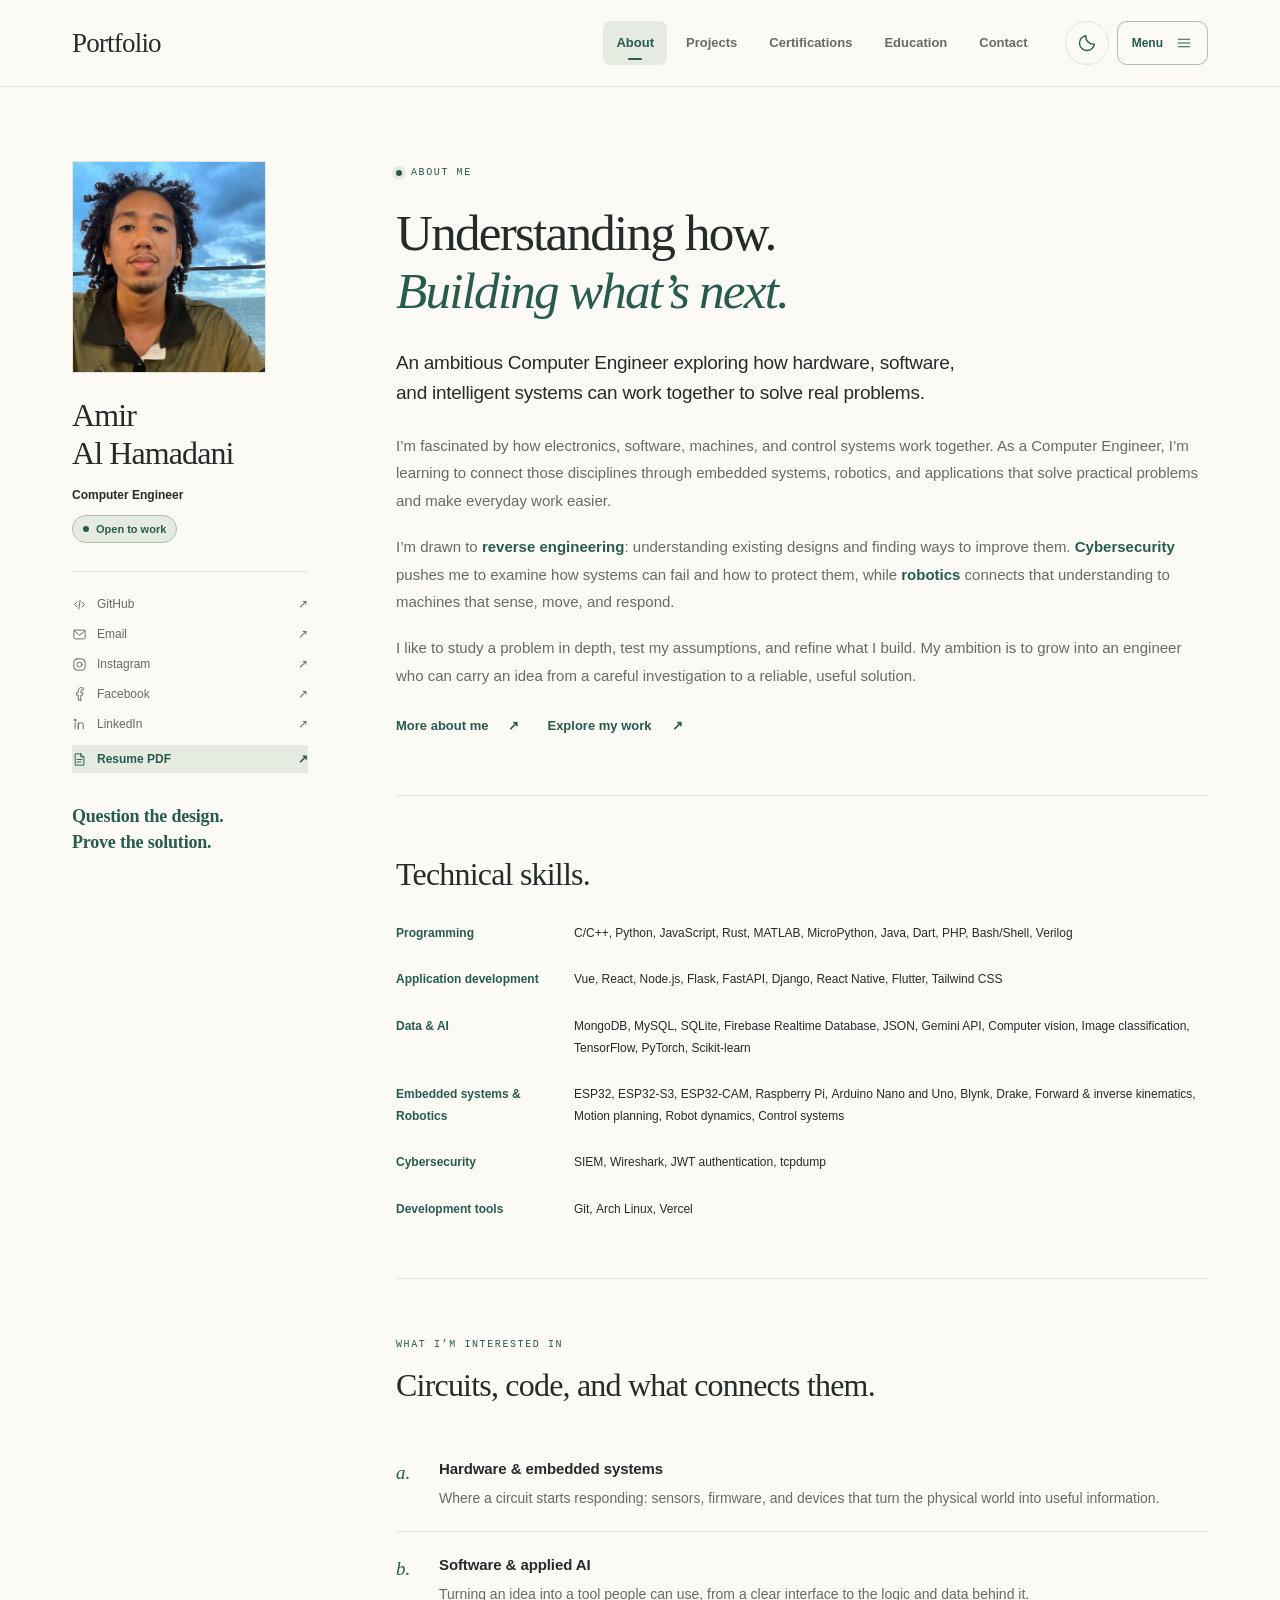
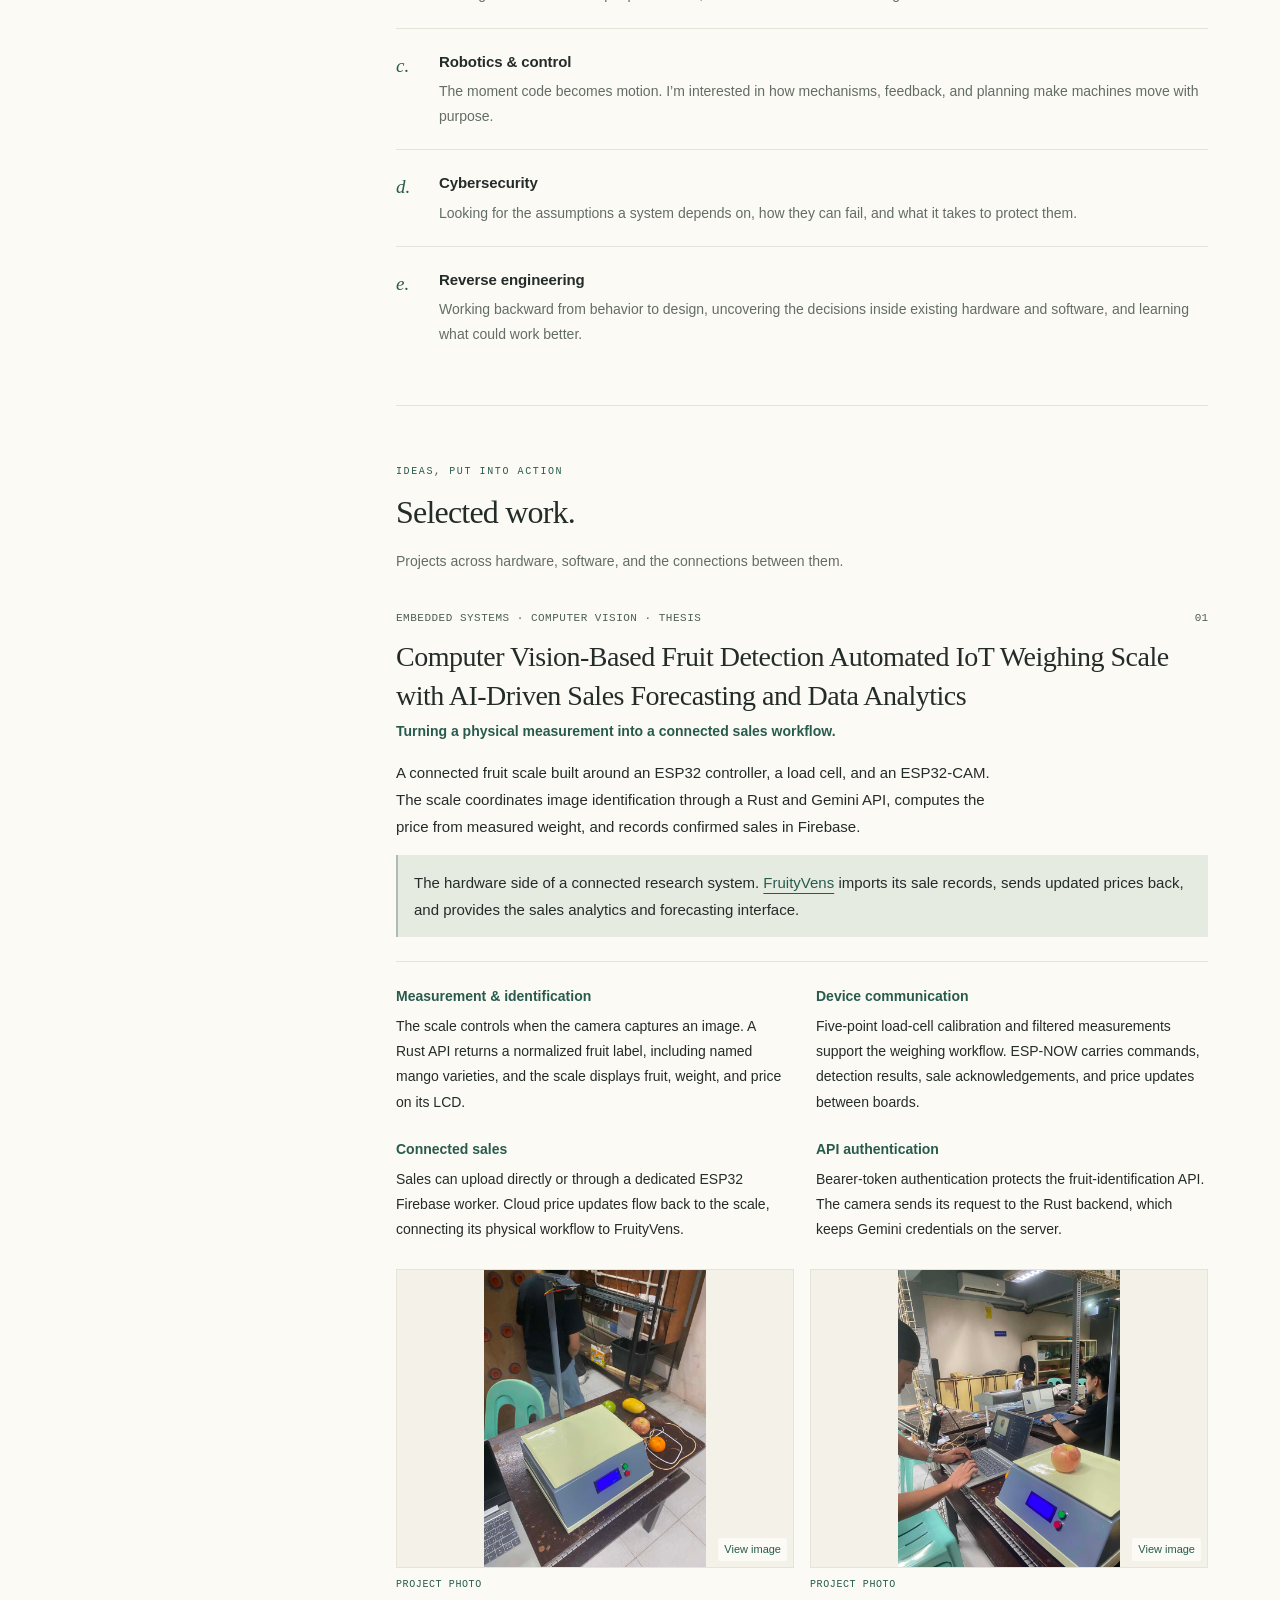
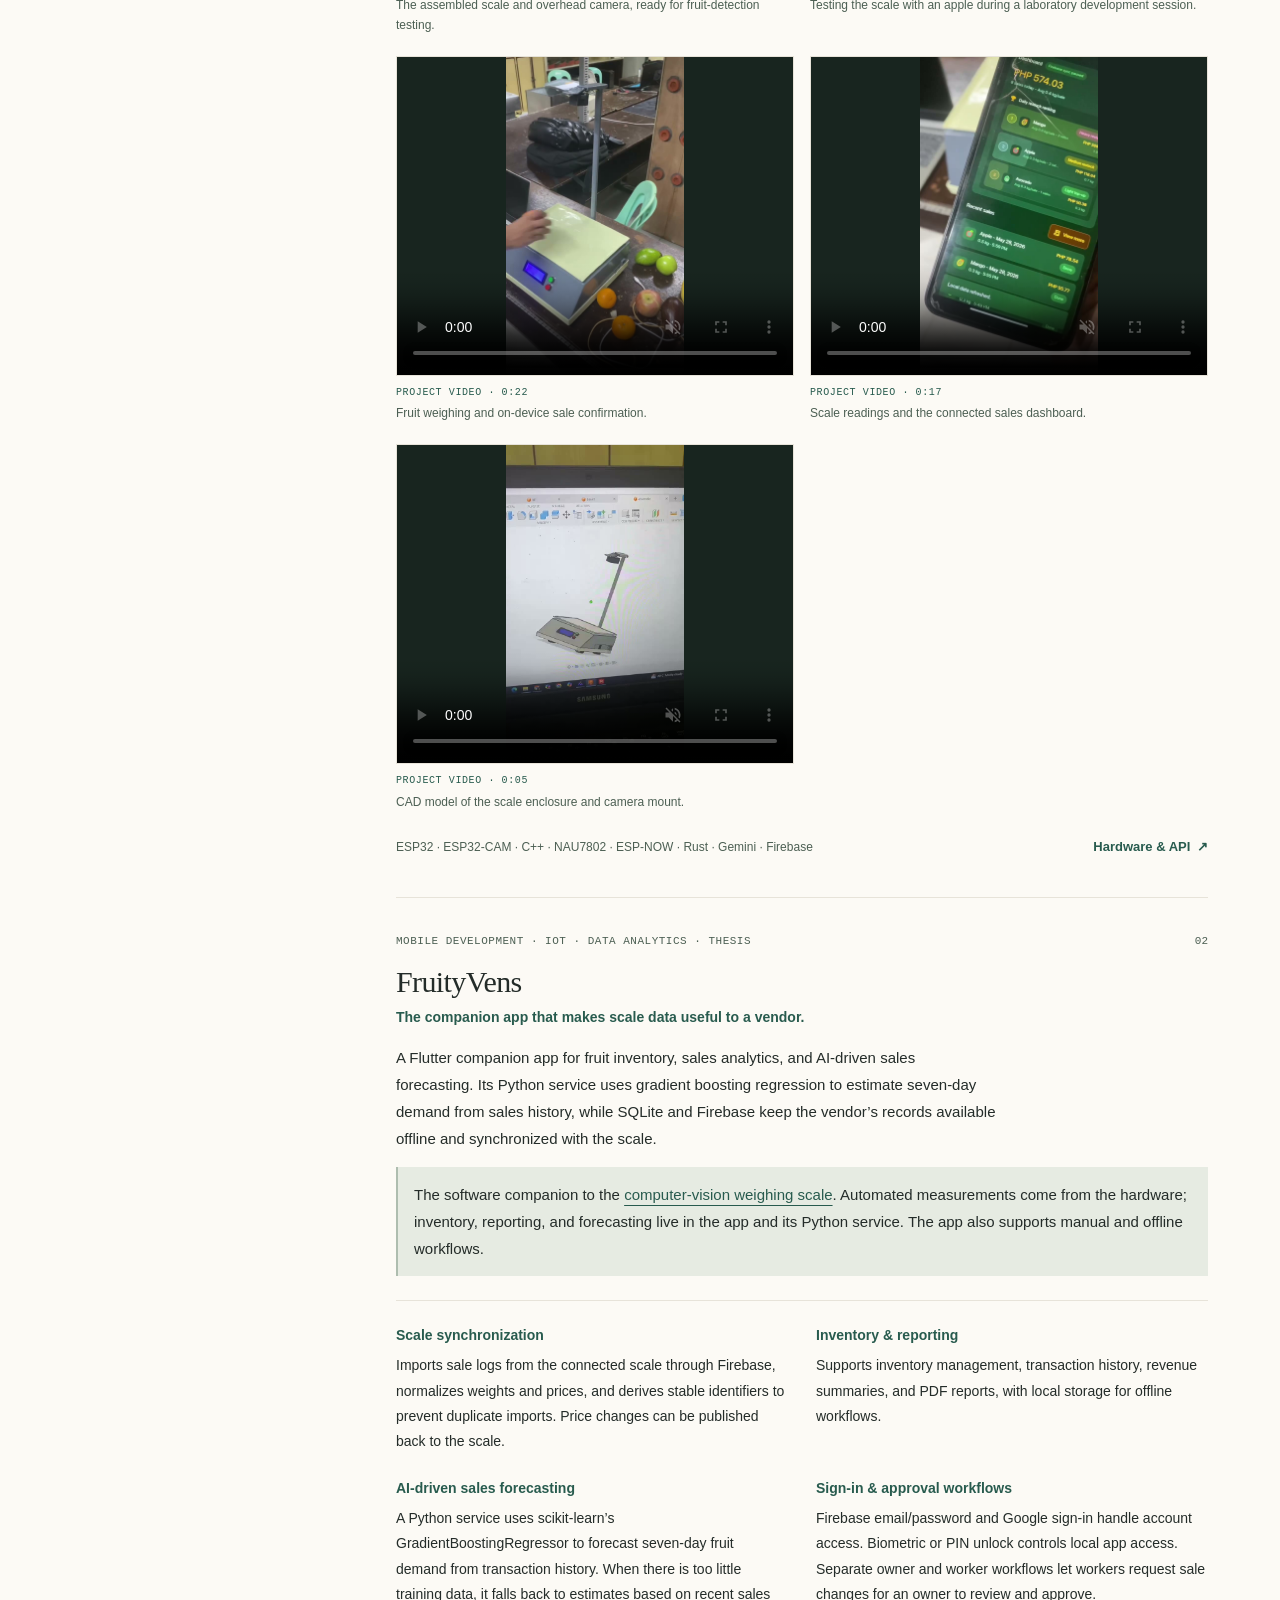
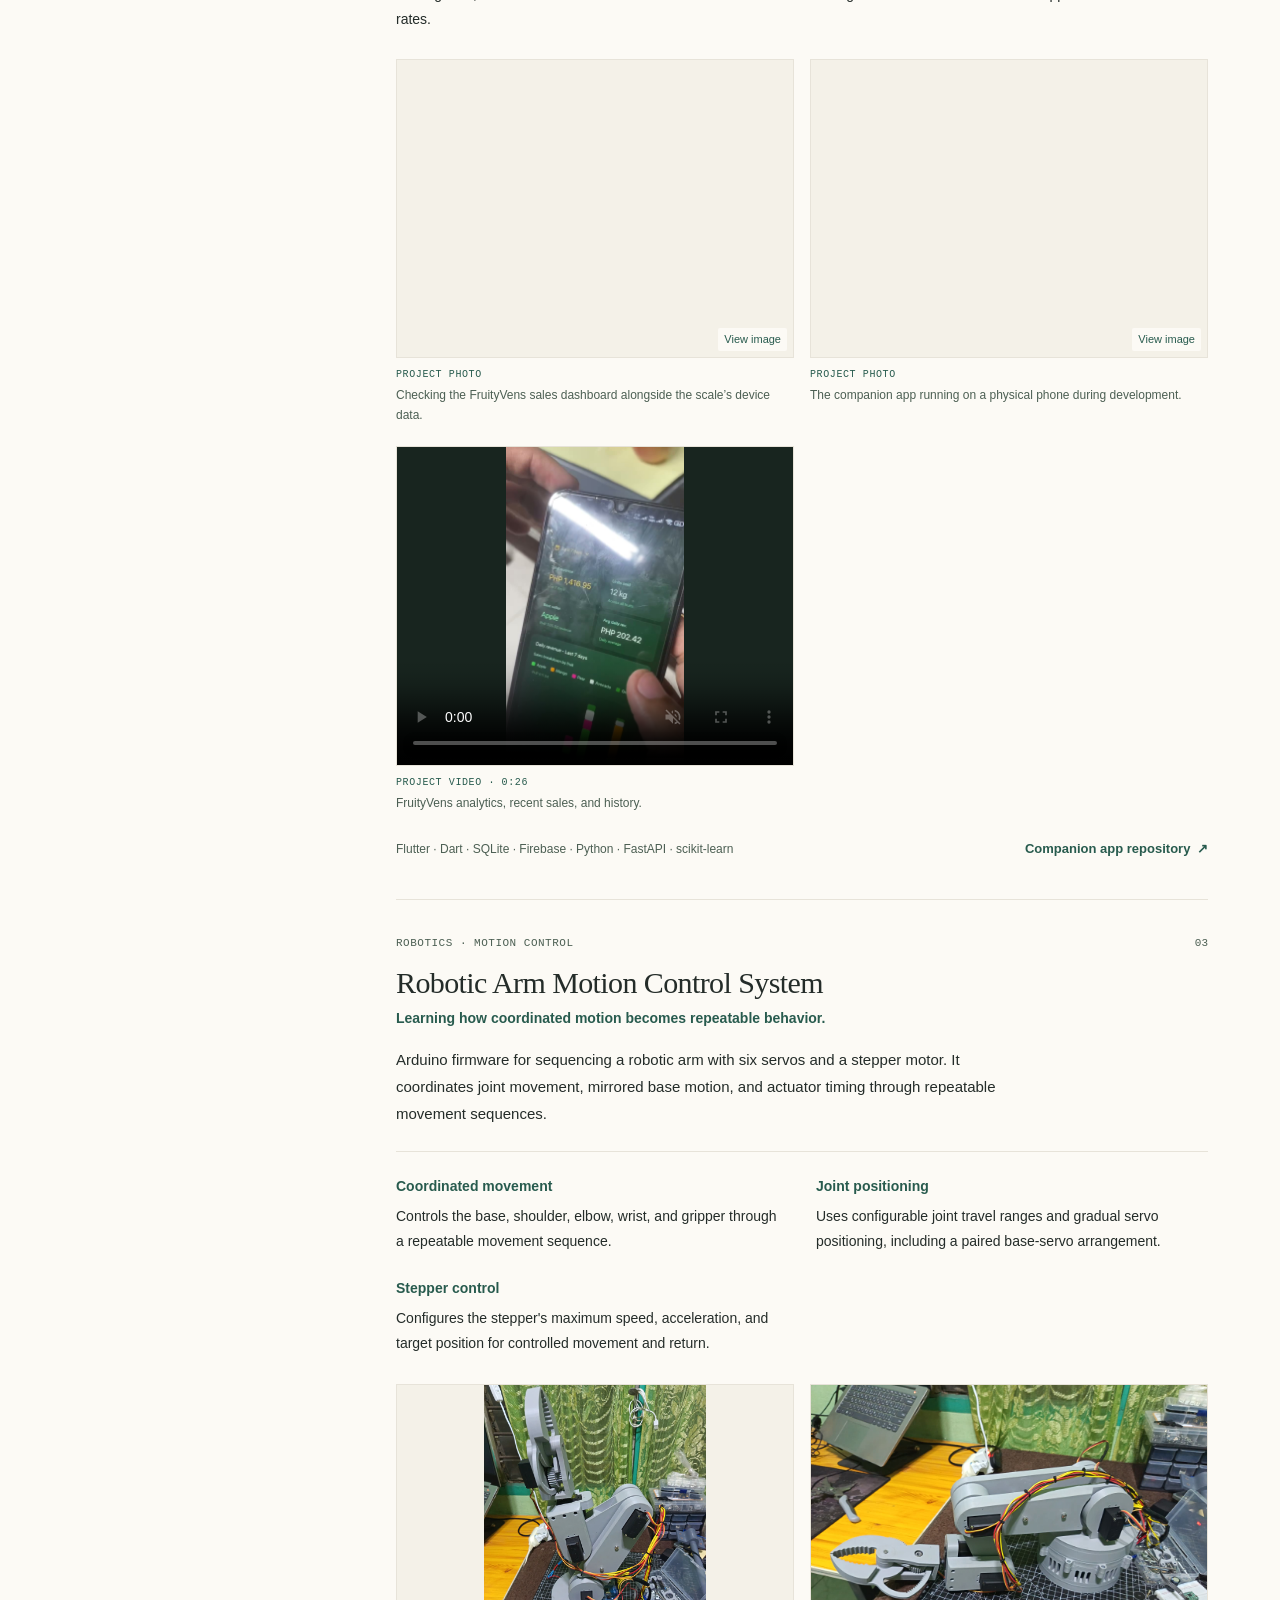
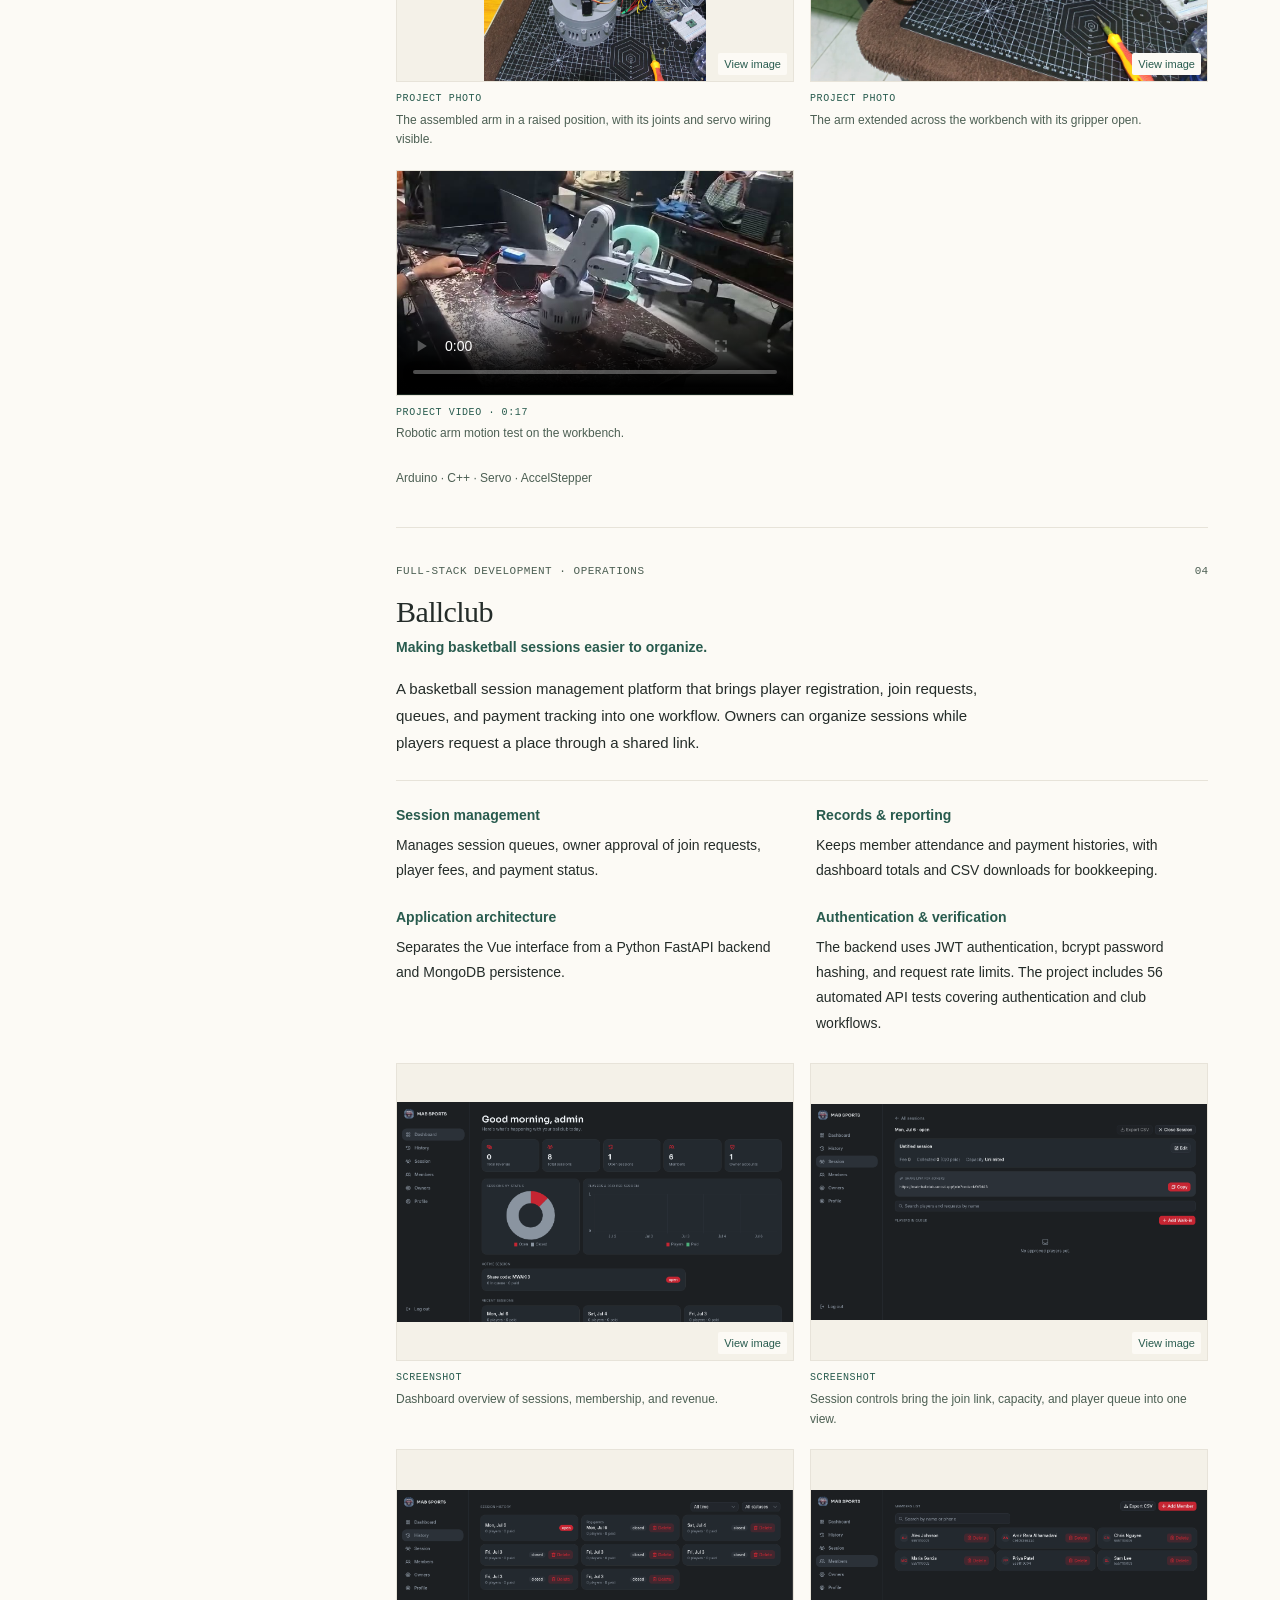
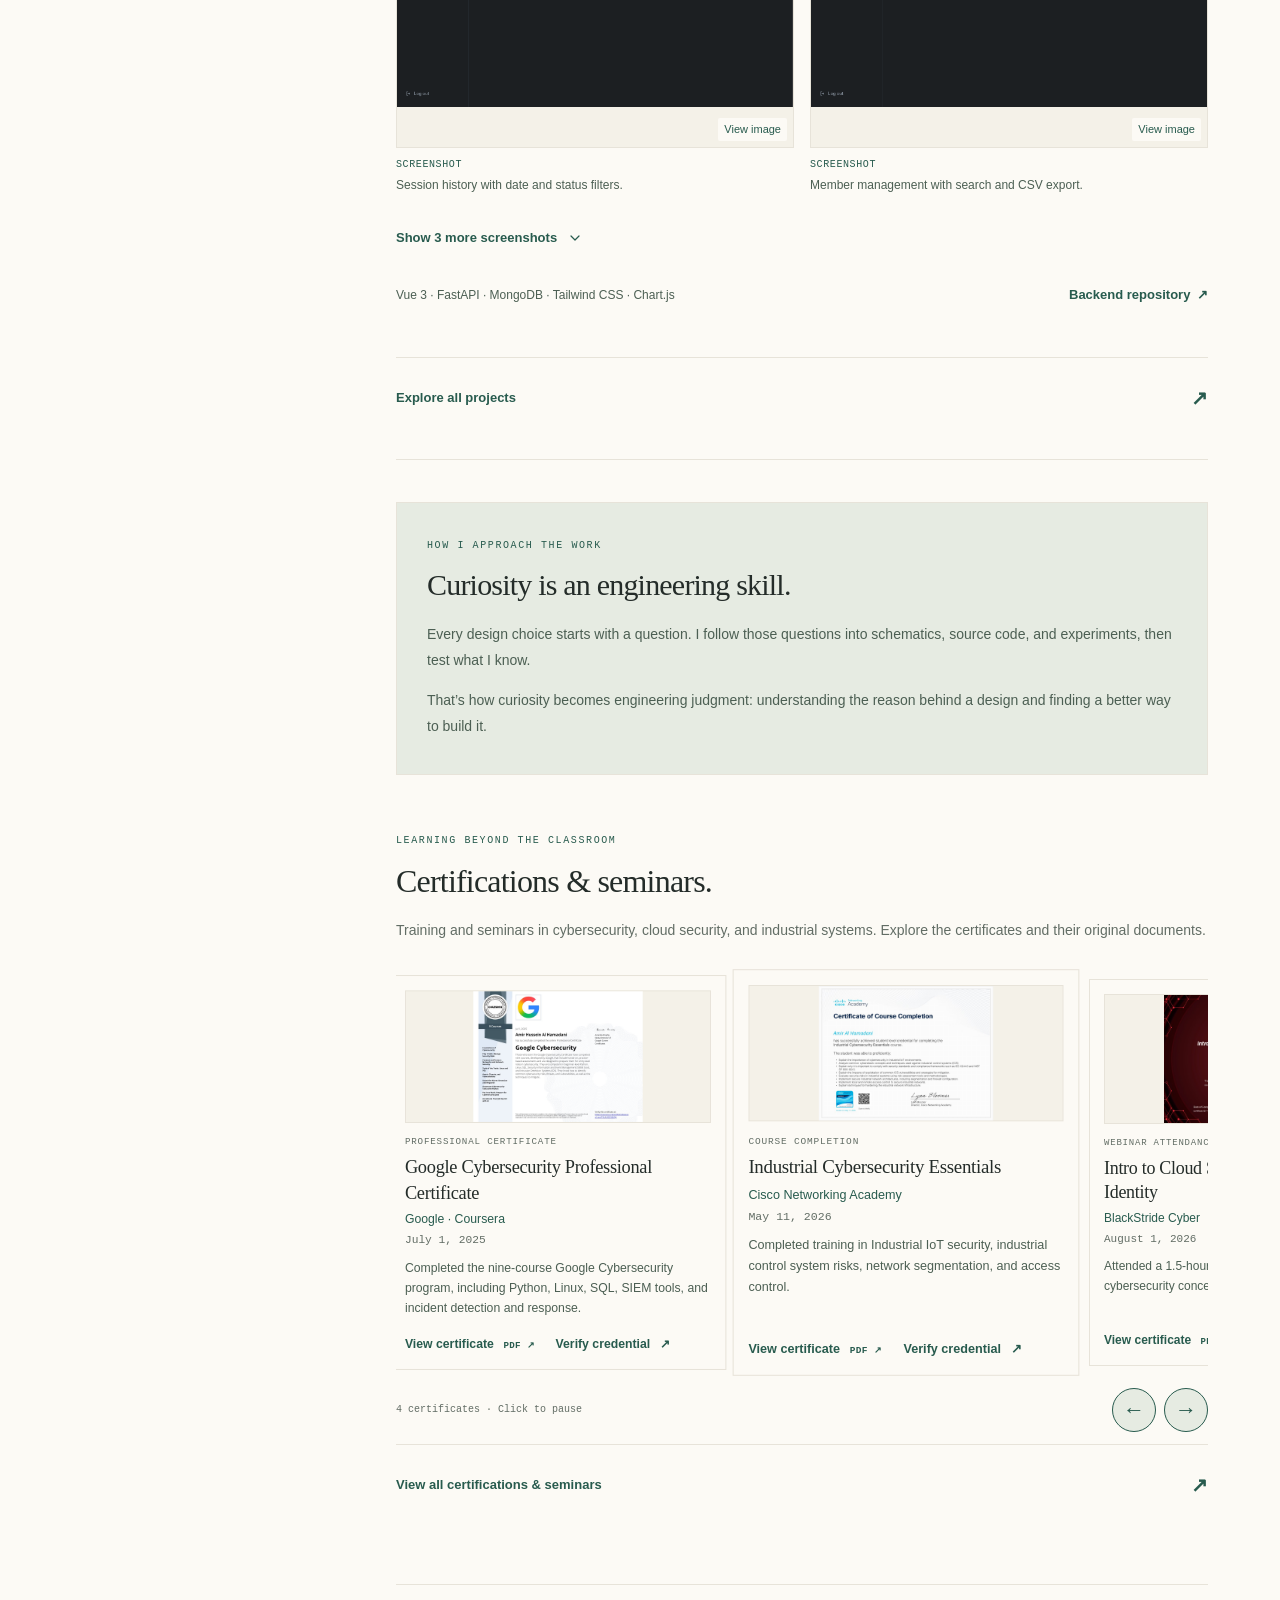
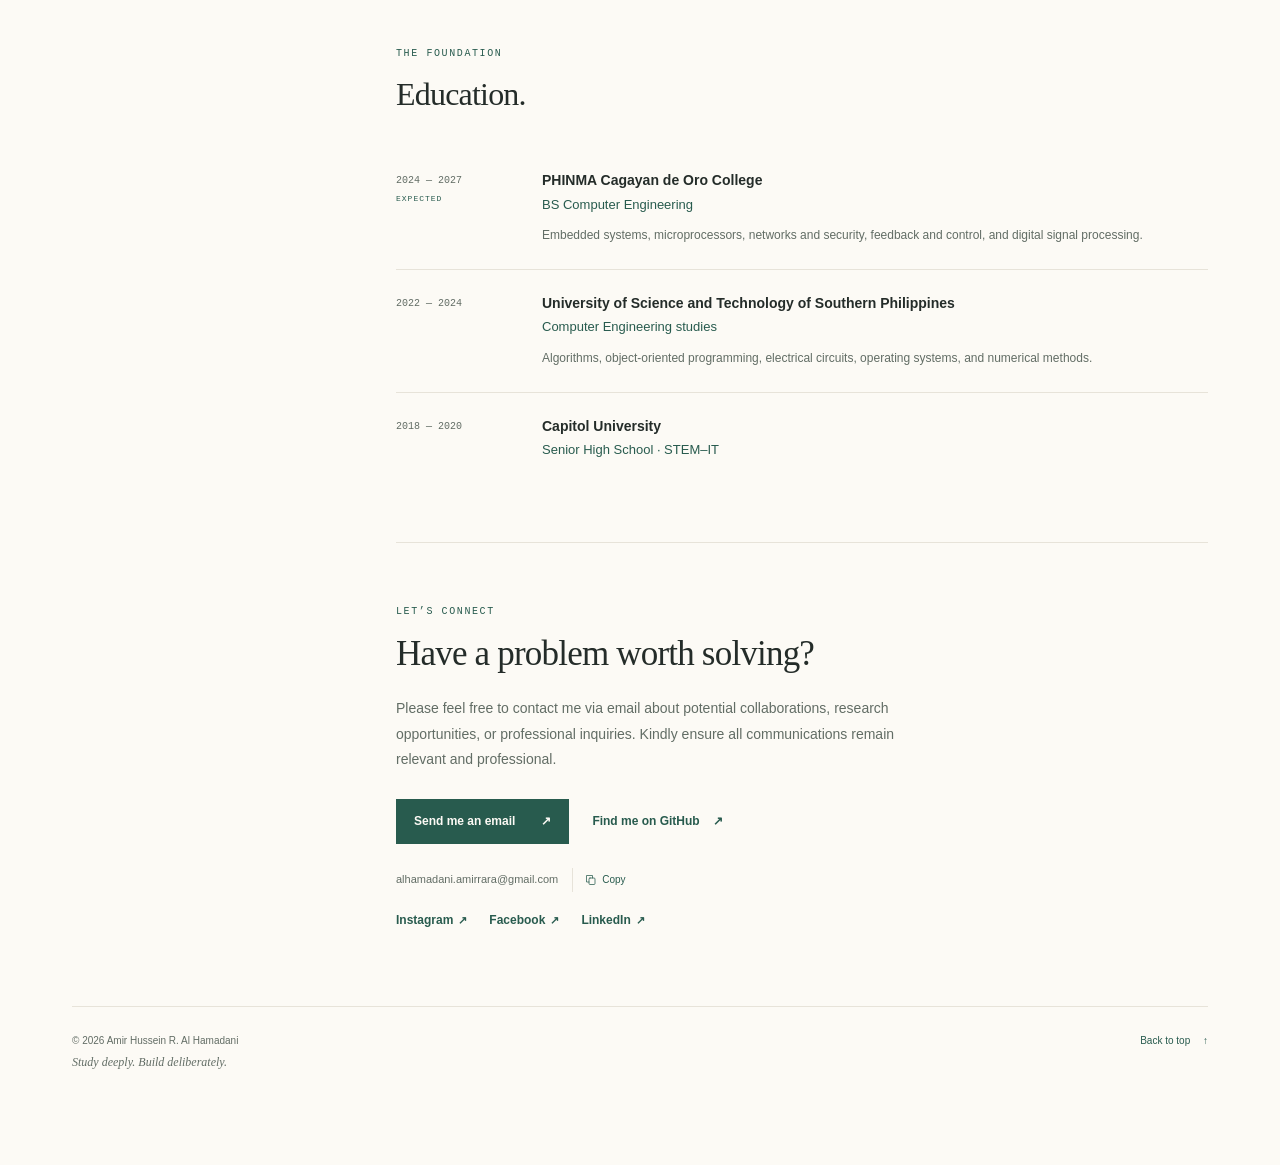
==== index.html @ 792cb80e "chnaged the student" ====
<!doctype html>
<html lang="en">
  <head>
    <meta charset="utf-8">
    <meta name="viewport" content="width=device-width, initial-scale=1">
    <meta name="color-scheme" content="light">
    <meta name="theme-color" content="#fcfaf5">
    <title>Amir Al Hamadani - Computer Engineering</title>
    <meta name="description" content="Amir Al Hamadani is an aspiring Computer Engineer exploring electronics, software, robotics, and the systems that connect them.">
    <meta property="og:type" content="website">
    <meta property="og:title" content="Amir Al Hamadani - Computer Engineering">
    <meta property="og:description" content="Connecting hardware and software. Understanding the details. Building things that help.">
    <meta property="og:url" content="https://alhamadaniamir.github.io/">
    <link rel="canonical" href="https://alhamadaniamir.github.io/">
    <!-- Read the saved theme before the first paint, including the loading screen. -->
    <script>
      (() => {
        function handleTransitionPromises(event) {
          const transition = event.viewTransition;
          if (!transition) return;
          transition.ready.catch(() => {});
          transition.updateCallbackDone.catch(() => {});
          transition.finished.catch(() => {});
        }
        window.addEventListener('pageswap', handleTransitionPromises);
        // Register before the first paint so a slow deferred script cannot miss arrival.
        window.addEventListener('pagereveal', (event) => {
          handleTransitionPromises(event);
          window.portfolioPageTransition = null;
          const transition = event.viewTransition;
          if (!transition) return;
          if (document.readyState === 'loading' || document.querySelector('#site-styles')?.media !== 'all' ||
              window.matchMedia('(prefers-reduced-motion: reduce)').matches ||
              document.documentElement.matches('.page-preparing, .page-loading, .welcome-active, .welcome-pending')) {
            transition.skipTransition();
            return;
          }
          window.portfolioPageTransition = transition;
        });
        let theme = 'light';
        try { if (localStorage.getItem('portfolio-theme') === 'dark') theme = 'dark'; } catch {}
        document.documentElement.dataset.theme = theme;
        document.querySelector('meta[name="color-scheme"]').content = theme;
        document.querySelector('meta[name="theme-color"]').content = theme === 'dark' ? '#151d19' : '#fcfaf5';
      })();
    </script>
    <!-- Critical loading styles stay inline so a slow stylesheet cannot hide the indicator. -->
    <style>
      @media (prefers-reduced-motion: no-preference) { @view-transition { navigation: auto; types: page; } }
      :root { color-scheme: light; --paper: #fcfaf5; --ink: #242c29; --muted: #626d65; --accent: #285b4e; --rule: #e7e3d9; --soft-green: #e6ebe2; }
      :root[data-theme="dark"] { color-scheme: dark; --paper: #151d19; --ink: #e6ece5; --muted: #afbdb1; --accent: #9ecdb2; --rule: #34463a; --soft-green: #23382c; }
      html.page-preparing { background: var(--paper); }
      html.page-preparing body { visibility: hidden; max-width: 100vw; overflow: hidden; }
      html.page-loading, html.welcome-active { overflow: hidden; }
      .page-loader { position: fixed; inset: 0; z-index: 100; visibility: visible; display: grid; place-items: center; padding: 32px; background: var(--paper); color: var(--ink); opacity: 1; transition: opacity .16s ease-out; }
      .page-loader--leaving { opacity: 0; pointer-events: none; }
      .page-loader:focus { outline: none; }
      .page-loader-content { width: min(224px, 100%); }
      .page-loader-brand { margin-bottom: 24px; font: 400 28px/1.2 Georgia, serif; letter-spacing: -.7px; text-align: center; }
      .page-loader-track { height: 1px; overflow: hidden; background: var(--rule); }
      .page-loader-track::after { content: ""; display: block; width: 36%; height: 100%; background: var(--accent); animation: loading-sweep 1.6s ease-in-out infinite; }
      .page-loader-meta { display: flex; align-items: center; justify-content: space-between; gap: 16px; margin-top: 8px; }
      .page-loader-label { margin: 0; color: var(--muted); font: 11px/1.6 "Segoe UI", Arial, sans-serif; letter-spacing: .2px; }
      .page-loader button { display: inline-flex; align-items: center; gap: 8px; min-height: 44px; padding: 8px 0 8px 8px; border: 0; background: transparent; color: var(--accent); font: 11px/1.6 "Segoe UI", Arial, sans-serif; cursor: pointer; }
      .page-loader button:hover { text-decoration: underline; text-underline-offset: 4px; }
      .page-loader button:focus-visible { outline: 2px solid var(--accent); outline-offset: 4px; }
      /* An editorial opening in the portfolio's green and serif typography. */
      .portfolio-welcome { --welcome-paper: #fcfaf5; --welcome-muted: #cfddd3; padding: 32px 24px; text-align: center; overflow: hidden; background: #151d19; color: var(--welcome-paper); transition: opacity 1s ease; }
      .portfolio-welcome .welcome-content { width: min(440px, 100%); transition: opacity .75s ease; }
      .welcome-heading { margin: 0; font: italic 400 clamp(44px, 7vw, 72px)/1.15 Georgia, serif; letter-spacing: -1.6px; }
      .welcome-title { display: block; color: #9ecdb2; animation: welcome-title-in .95s cubic-bezier(.22, 1, .36, 1) both; }
      .welcome-rule { display: block; height: 1px; margin: 26px auto 0; background: #a8c6b7; transform-origin: center; animation: welcome-rule-expand 1.1s .55s cubic-bezier(.22, 1, .36, 1) both; }
      .welcome-quote { margin: 22px 0 0; color: var(--welcome-muted); font: 13px/1.7 "Segoe UI", Arial, sans-serif; letter-spacing: .35px; animation: welcome-settle .75s .35s cubic-bezier(.22, 1, .36, 1) both; }
      .welcome-loading { margin: 20px 0 0; color: var(--welcome-muted); font: 11px/1.6 "Segoe UI", Arial, sans-serif; }
      .portfolio-welcome .welcome-skip { position: absolute; bottom: max(26px, env(safe-area-inset-bottom)); left: 50%; transform: translateX(-50%); padding: 10px 14px; color: var(--welcome-muted); transition: opacity .25s ease; }
      .portfolio-welcome .welcome-skip:focus-visible { outline-color: var(--welcome-paper); }
      .portfolio-welcome.page-loader--leaving { opacity: 0; }
      .portfolio-welcome.welcome-aperture-active { opacity: 1; transition: none; }
      .welcome-aperture-letter { position: relative; isolation: isolate; white-space: nowrap; }
      .welcome-baseline { position: relative; display: inline-block; width: 0; height: 0; }
      .welcome-baseline::before { content: ""; position: absolute; z-index: -1; left: var(--counter-x); top: var(--counter-y); width: var(--counter-width); height: var(--counter-height); transform: translate(-50%, -50%); background: var(--welcome-paper); -webkit-mask-image: var(--counter-mask); mask-image: var(--counter-mask); -webkit-mask-size: 100% 100%; mask-size: 100% 100%; }
      .portfolio-welcome.welcome-aperture-active.page-loader--leaving .welcome-content { opacity: 1; }
      .welcome-aperture-active .welcome-title { animation: none; }
      .welcome-aperture-active .welcome-rule, .welcome-aperture-active .welcome-quote, .welcome-aperture-active .welcome-loading { visibility: hidden; }
      .portfolio-welcome.page-loader--leaving .welcome-content { opacity: 0; }
      .portfolio-welcome.page-loader--leaving .welcome-skip { opacity: 0; }
      @keyframes welcome-title-in { from { opacity: 0; transform: translateY(12px) scale(.97); } to { opacity: 1; transform: translateY(0) scale(1); } }
      @keyframes welcome-rule-expand { from { opacity: 0; transform: scaleX(.16); } to { opacity: 1; transform: scaleX(1); } }
      @keyframes welcome-settle { from { opacity: 0; transform: translateY(6px); } to { opacity: 1; transform: translateY(0); } }
      @keyframes loading-sweep { 0% { transform: translateX(-110%); } 100% { transform: translateX(390%); } }
      @media (prefers-reduced-motion: reduce) { .page-loader { transition: none; } .page-loader-track::after { animation: none; width: 36%; } .welcome-title, .welcome-rule, .welcome-quote { animation: none; } .portfolio-welcome, .portfolio-welcome .welcome-content { transition: none; } }
      @media print { html.page-preparing body { visibility: visible; } .page-loader { display: none !important; } }
    </style>
    <script>
      (() => {
        const root = document.documentElement;
        const reducedMotion = window.matchMedia('(prefers-reduced-motion: reduce)');
        const welcomeKey = 'portfolio-welcome-seen';
        let welcome = false;
        try {
          const navigation = performance.getEntriesByType('navigation')[0];
          const fromPortfolio = document.referrer && new URL(document.referrer).origin === location.origin;
          welcome = !reducedMotion.matches && !document.hidden && !location.hash && !fromPortfolio &&
            (!navigation || navigation.type === 'navigate') && sessionStorage.getItem(welcomeKey) !== '1';
        } catch { /* With storage unavailable, keep navigation immediate. */ }
        root.classList.add('page-preparing');
        if (welcome) root.classList.add('welcome-active');
        let finished = false;
        let stylesReady = false;
        let contentReady = false;
        let loader;
        let previousFocus;
        let observer;
        let showTimer;
        let welcomeTimer;
        let statusTimer;
        let welcomeStarted = 0;
        let apertureFrame = 0;
        let letterCounter;
        const entranceAnimations = new Set();
        const inertElements = new Map();

        function finishWhenReady() {
          if (finished || !stylesReady || !contentReady) return;
          if (!welcome) { restorePage(); return; }
          if (!loader) showLoader();
          window.clearTimeout(welcomeTimer);
          // The brief greeting runs while the document prepares; media never delays it.
          welcomeTimer = window.setTimeout(() => restorePage(true), Math.max(0, 1800 - (performance.now() - welcomeStarted)));
        }

        function revealIntroduction() {
          if (reducedMotion.matches || document.body.classList.contains('hero-morph-ready') || typeof Element.prototype.animate !== 'function') return;
          const elements = document.querySelectorAll('.home-hero .hero-copy, .home-hero .hero-portrait-wrap, .home-hero .hero-scroll-cue, .profile, .about-section > .section-eyebrow, .about-section > h1, .about-section > .intro-lead, .about-section > .prose, .about-section > .intro-actions');
          [...elements].filter(element => element.getBoundingClientRect().top < window.innerHeight).forEach((element, index) => {
            const animation = element.animate(
              [{ opacity: 0, transform: 'translateY(6px)' }, { opacity: 1, transform: 'translateY(0)' }],
              { duration: 900, delay: 60 + index * 60, easing: 'cubic-bezier(.22, 1, .36, 1)', fill: 'backwards' },
            );
            animation.id = 'welcome-enter';
            entranceAnimations.add(animation);
            const cleanup = () => entranceAnimations.delete(animation);
            animation.finished.then(cleanup, cleanup);
          });
        }

        function prepareLetterCenter() {
          const letter = loader.querySelector('.welcome-aperture-letter');
          const canvas = document.createElement('canvas');
          const context = canvas.getContext('2d', { willReadFrequently: true });
          if (!letter || !context || !window.CSS?.supports('mask-image', 'radial-gradient(circle, transparent 1px, black 2px)')) return;
          const font = getComputedStyle(letter);
          // Trace the enclosed counter of the actual font, rather than guessing an oval.
          // Normalized coordinates keep the same shape at every responsive text size.
          const size = 256;
          const canvasFont = `${font.fontStyle} ${font.fontWeight} ${size}px ${font.fontFamily}`;
          context.font = canvasFont;
          const metrics = context.measureText('o');
          const baselineX = Math.ceil(metrics.actualBoundingBoxLeft) + 4;
          const baselineY = Math.ceil(metrics.actualBoundingBoxAscent) + 4;
          canvas.width = Math.ceil(metrics.actualBoundingBoxLeft + metrics.actualBoundingBoxRight) + 8;
          canvas.height = Math.ceil(metrics.actualBoundingBoxAscent + metrics.actualBoundingBoxDescent) + 8;
          context.font = canvasFont;
          context.fillText('o', baselineX, baselineY);
          const { width, height } = canvas;
          const pixels = context.getImageData(0, 0, width, height).data;
          const seedX = Math.round(baselineX + (metrics.actualBoundingBoxRight - metrics.actualBoundingBoxLeft) / 2);
          const seedY = Math.round(baselineY + (metrics.actualBoundingBoxDescent - metrics.actualBoundingBoxAscent) / 2);
          const seed = seedY * width + seedX;
          if (pixels[seed * 4 + 3] >= 224) return;
          const visited = new Uint8Array(width * height);
          const leftEdges = new Int32Array(height).fill(width);
          const rightEdges = new Int32Array(height).fill(-1);
          const queue = [seed];
          visited[seed] = 1;
          let top = height, bottom = 0, left = width, right = 0;
          for (let cursor = 0; cursor < queue.length; cursor++) {
            const pixel = queue[cursor], x = pixel % width, y = Math.floor(pixel / width);
            // An unclosed glyph should use the existing fade fallback, not an exterior fill.
            if (!x || !y || x === width - 1 || y === height - 1) return;
            leftEdges[y] = Math.min(leftEdges[y], x);
            rightEdges[y] = Math.max(rightEdges[y], x);
            left = Math.min(left, x); right = Math.max(right, x + 1);
            top = Math.min(top, y); bottom = Math.max(bottom, y + 1);
            for (const neighbor of [pixel - 1, pixel + 1, pixel - width, pixel + width]) {
              if (!visited[neighbor] && pixels[neighbor * 4 + 3] < 224) {
                visited[neighbor] = 1;
                queue.push(neighbor);
              }
            }
          }
          const centerX = (left + right) / 2, centerY = (top + bottom) / 2;
          const rows = [];
          for (let y = top; y < bottom; y += 3) rows.push(y);
          if (rows[rows.length - 1] !== bottom - 1) rows.push(bottom - 1);
          const point = (x, y) => ({ x: (x - centerX) / size, y: (y - centerY) / size });
          const points = [
            ...rows.map(y => point(leftEdges[y] - .5, y + .5)),
            ...rows.slice().reverse().map(y => point(rightEdges[y] + 1.5, y + .5)),
          ];
          const midpoint = (a, b) => `${((a.x + b.x) / 2).toFixed(5)} ${((a.y + b.y) / 2).toFixed(5)}`;
          let path = `M ${midpoint(points[points.length - 1], points[0])}`;
          points.forEach((p, index) => {
            path += ` Q ${p.x.toFixed(5)} ${p.y.toFixed(5)} ${midpoint(p, points[(index + 1) % points.length])}`;
          });
          path += ' Z';
          const properties = {
            x: (centerX - baselineX) / size,
            y: (centerY - baselineY) / size,
            width: (right - left + 2) / size,
            height: (bottom - top + 2) / size,
          };
          const svg = `<svg xmlns="http://www.w3.org/2000/svg" viewBox="${-properties.width / 2} ${-properties.height / 2} ${properties.width} ${properties.height}"><path d="${path}" fill="white"/></svg>`;
          Object.entries(properties).forEach(([key, value]) => letter.style.setProperty(`--counter-${key}`, `${value}em`));
          letter.style.setProperty('--counter-mask', `url("data:image/svg+xml,${encodeURIComponent(svg)}")`);
          letterCounter = { ...properties, path, radius: Math.min(...points.map(p => Math.hypot(p.x, p.y))) * .9 };
        }

        function revealThroughLetter() {
          const letter = loader.querySelector('.welcome-aperture-letter');
          if (!letter || !letterCounter || !window.CSS?.supports('mask-image', 'radial-gradient(circle, transparent 1px, black 2px)')) return;
          const title = loader.querySelector('.welcome-title');
          loader.classList.add('welcome-aperture-active');
          function measureOrigin() {
            title.style.transform = 'none';
            const bounds = loader.getBoundingClientRect();
            const titleBounds = title.getBoundingClientRect();
            const baseline = letter.querySelector('.welcome-baseline').getBoundingClientRect();
            const size = parseFloat(getComputedStyle(letter).fontSize);
            const x = baseline.left + letterCounter.x * size;
            const y = baseline.top + letterCounter.y * size;
            title.style.transformOrigin = `${x - titleBounds.left}px ${y - titleBounds.top}px`;
            return { width: bounds.width, height: bounds.height, size, x: x - bounds.left, y: y - bounds.top };
          }
          let layout = measureOrigin();
          const started = performance.now();
          function draw(time) {
            const progress = Math.min(1, Math.max(0, (time - started) / 1200));
            const eased = progress * progress * (3 - 2 * progress);
            const width = loader.clientWidth, height = loader.clientHeight;
            if (width !== layout.width || height !== layout.height) layout = measureOrigin();
            const pan = Math.min(1, progress / .65);
            const centered = pan * pan * (3 - 2 * pan);
            const x = layout.x + (width / 2 - layout.x) * centered;
            const y = layout.y + (height / 2 - layout.y) * centered;
            const finalScale = Math.hypot(width, height) / (2 * letterCounter.radius * layout.size) + 2;
            // Exponential growth feels like moving through the letter, rather than wiping the screen.
            const scale = Math.exp(Math.log(finalScale) * eased);
            // Blend the white center into the homepage as the zoom starts.
            const opening = Math.min(1, progress / .22);
            const cover = 1 - opening * opening * (3 - 2 * opening);
            // Use the exact same contour as the white center, including its italic lean.
            const svg = `<svg xmlns="http://www.w3.org/2000/svg" width="${width}" height="${height}" viewBox="0 0 ${width} ${height}"><defs><mask id="opening" maskUnits="userSpaceOnUse" x="0" y="0" width="${width}" height="${height}"><rect width="100%" height="100%" fill="white"/><path d="${letterCounter.path}" transform="translate(${x} ${y}) scale(${layout.size * scale})" fill="black" opacity="${1 - cover}"/></mask></defs><rect width="100%" height="100%" fill="white" mask="url(#opening)"/></svg>`;
            const mask = `url("data:image/svg+xml,${encodeURIComponent(svg)}")`;
            title.style.transform = `translate(${x - layout.x}px, ${y - layout.y}px) scale(${scale})`;
            loader.style.maskImage = mask;
            loader.style.webkitMaskImage = mask;
            apertureFrame = progress < 1 ? requestAnimationFrame(draw) : 0;
          }
          draw(started);
        }

        function restorePage(revealWelcome = false) {
          if (finished) return;
          finished = true;
          window.clearTimeout(showTimer);
          window.clearTimeout(fallbackTimer);
          window.clearTimeout(welcomeTimer);
          window.clearTimeout(statusTimer);
          observer?.disconnect();
          root.classList.remove('page-loading', 'page-preparing', 'welcome-active');
          inertElements.forEach((wasInert, element) => { element.inert = wasInert; });
          if (loader?.contains(document.activeElement)) {
            previousFocus?.focus({ preventScroll: true });
            if (loader.contains(document.activeElement)) document.activeElement.blur();
          }
          if (loader) {
            loader.inert = true;
            loader.removeAttribute('aria-modal');
            loader.setAttribute('aria-hidden', 'true');
            if (reducedMotion.matches || (welcome && !revealWelcome)) loader.remove();
            else {
              if (welcome) { revealIntroduction(); revealThroughLetter(); }
              loader.classList.add('page-loader--leaving');
              window.setTimeout(() => { cancelAnimationFrame(apertureFrame); loader.remove(); }, welcome ? 1230 : 180);
            }
          }
        }

        function dismiss() {
          restorePage();
          const content = document.querySelector('.home-hero:not([hidden])') || document.querySelector('main');
          if (content) { content.tabIndex = -1; content.focus({ preventScroll: true }); }
        }

        function stopMotion() {
          cancelAnimationFrame(apertureFrame);
          restorePage();
          loader?.remove();
          entranceAnimations.forEach(animation => animation.cancel());
          entranceAnimations.clear();
        }

        function makeInert(element) {
          if (element === loader || inertElements.has(element)) return;
          inertElements.set(element, element.inert);
          element.inert = true;
        }

        function showLoader() {
          if (finished || loader) return;
          if (!document.body) {
            showTimer = window.setTimeout(showLoader, 50);
            return;
          }
          previousFocus = document.activeElement;
          // Show the inline loader even if the stylesheet is still downloading.
          const styles = document.querySelector('#site-styles');
          if (!stylesReady && styles) styles.media = 'print';
          loader = document.createElement('div');
          loader.id = 'page-loader';
          loader.className = welcome ? 'page-loader portfolio-welcome' : 'page-loader';
          loader.setAttribute('role', 'dialog');
          loader.setAttribute('aria-modal', 'true');
          loader.setAttribute('aria-label', welcome ? 'Welcome to my portfolio' : 'Loading portfolio');
          loader.tabIndex = -1;
          loader.innerHTML = welcome
            ? '<div class="welcome-content"><p class="welcome-heading"><span class="welcome-title">Portfoli<span class="welcome-aperture-letter"><span class="welcome-baseline" aria-hidden="true"></span>o</span></span></p><span class="welcome-rule" aria-hidden="true"></span><p class="welcome-quote">Think deeper. Build with purpose.</p><p class="welcome-loading" role="status" hidden>Preparing portfolio…</p></div><button class="welcome-skip" type="button">Skip intro <span aria-hidden="true">→</span></button>'
            : '<div class="page-loader-content"><div class="page-loader-brand" aria-hidden="true">Portfolio</div><div class="page-loader-track" aria-hidden="true"></div><div class="page-loader-meta"><p class="page-loader-label" role="status">Loading…</p><button type="button" aria-label="Continue to portfolio">Continue <span aria-hidden="true">→</span></button></div></div>';
          if (welcome) {
            welcomeStarted = performance.now();
            try { sessionStorage.setItem(welcomeKey, '1'); } catch { /* The greeting can still finish. */ }
            statusTimer = window.setTimeout(() => {
              if (!finished && (!stylesReady || !contentReady)) loader.querySelector('.welcome-loading').hidden = false;
            }, 1800);
          }
          [...document.body.children].forEach(makeInert);
          observer = new MutationObserver((records) => {
            records.forEach((record) => record.addedNodes.forEach((node) => {
              if (node.nodeType === Node.ELEMENT_NODE) makeInert(node);
            }));
          });
          observer.observe(document.body, { childList: true });
          document.body.append(loader);
          if (welcome) prepareLetterCenter();
          root.classList.add('page-loading');
          if (stylesReady) root.classList.remove('page-preparing');
          const continueButton = loader.querySelector('button');
          continueButton.addEventListener('click', dismiss);
          loader.addEventListener('keydown', (event) => {
            if (finished) return;
            if (event.key === 'Escape') { event.preventDefault(); dismiss(); }
            if (event.key === 'Tab') { event.preventDefault(); continueButton.focus(); }
          });
          loader.focus({ preventScroll: true });
        }

        document.addEventListener('load', (event) => {
          if (event.target.id === 'site-styles') {
            event.target.media = 'all';
            if (!welcome || loader) root.classList.remove('page-preparing');
            stylesReady = true;
            finishWhenReady();
          }
        }, true);
        document.addEventListener('error', (event) => {
          if (event.target.id === 'site-styles') restorePage();
        }, true);
        // Photos and videos can finish in the background once the page can be read.
        document.addEventListener('DOMContentLoaded', () => {
          contentReady = true;
          finishWhenReady();
        }, { once: true });
        window.addEventListener('pagehide', stopMotion);
        window.addEventListener('beforeprint', stopMotion);
        reducedMotion.addEventListener('change', event => { if (event.matches) stopMotion(); });
        document.addEventListener('visibilitychange', () => { if (document.hidden) stopMotion(); });
        document.addEventListener('focusin', event => {
          entranceAnimations.forEach(animation => { if (animation.effect.target.contains(event.target)) animation.cancel(); });
        });
        window.addEventListener('pageshow', (event) => {
          if (event.persisted) stopMotion();
        });
        const fallbackTimer = window.setTimeout(() => restorePage(), 8000);
        showTimer = window.setTimeout(showLoader, welcome ? 0 : 600);
      })();
    </script>
    <link rel="preload" href="style.css" as="style" fetchpriority="high">
    <link id="site-styles" rel="stylesheet" href="style.css" media="all">
    <noscript><link rel="stylesheet" href="style.css"></noscript>
    <script src="theme.js" defer></script>
    <script src="profile-opening.js" defer></script>
    <script src="script.js" defer></script>
    <script src="gallery-preview.js" defer></script>
    <script src="media-viewer.js" defer></script>
  </head>
  <body class="home-page">
    <a class="skip-link" href="#main">Skip to content</a>
    <header class="site-header">
      <div class="header-inner">
        <a class="wordmark" href="#about" aria-label="Portfolio home"><span>Portfolio</span></a>
        <nav class="main-nav" aria-label="Main navigation">
          <a href="#about" class="nav-link" aria-current="location">About</a>
          <a href="#work" class="nav-link">Projects</a>
          <a href="#certifications" class="nav-link">Certifications</a>
          <a href="#background" class="nav-link">Education</a>
          <a href="#contact" class="nav-link">Contact</a>
        </nav>
        <button class="theme-toggle theme-toggle--header" type="button" role="switch" aria-checked="false" aria-label="Dark theme" title="Switch to dark theme" data-theme-toggle hidden>
          <svg class="theme-icon-moon" viewBox="0 0 24 24" aria-hidden="true"><path d="M20.9 13.3A9 9 0 0 1 10.7 3.1a9 9 0 1 0 10.2 10.2Z"/></svg>
          <svg class="theme-icon-sun" viewBox="0 0 24 24" aria-hidden="true"><circle cx="12" cy="12" r="4"/><path d="M12 2v2m0 16v2M2 12h2m16 0h2M4.9 4.9l1.4 1.4m11.4 11.4 1.4 1.4m0-14.2-1.4 1.4M6.3 17.7l-1.4 1.4"/></svg>
        </button>
        <details class="site-menu">
          <summary aria-label="Navigation menu"><span>Menu</span><svg viewBox="0 0 24 24" aria-hidden="true"><path d="M4 7h16M4 12h16M4 17h16"/></svg></summary>
          <nav class="menu-panel" aria-label="More pages">
            <p class="menu-label">EXPLORE THE PORTFOLIO</p>
            <a href="about.html">About me <span aria-hidden="true">↗</span></a>
            <a href="research.html">Research <span aria-hidden="true">↗</span></a>
            <a href="projects.html">All projects <span aria-hidden="true">↗</span></a>
            <a href="certifications.html">Certifications &amp; seminars <span aria-hidden="true">↗</span></a>
            <a href="education.html">Education <span aria-hidden="true">↗</span></a>
            <a href="contact.html">Get in touch <span aria-hidden="true">↗</span></a>
          </nav>
        </details>
      </div>
    </header>

    <section class="home-hero" aria-labelledby="hero-title" hidden>
      <div class="hero-copy">
        <p class="hero-kicker"><span class="status-dot" aria-hidden="true"></span>HI, I’M</p>
        <h1 id="hero-title">Amir <br>Al Hamadani</h1>
        <p class="hero-description">An ambitious Computer Engineer exploring how hardware, software, and intelligent systems can work together to solve real problems.</p>
        <div class="hero-actions">
          <nav class="hero-socials" aria-label="Connect with Amir">
            <a href="https://github.com/alhamadaniamir" aria-label="GitHub" title="GitHub"><svg viewBox="0 0 24 24" aria-hidden="true"><path d="M9 19c-4.3 1.4-4.3-2.5-6-3m12 6v-3.9a3.4 3.4 0 0 0-.9-2.6c3-.3 6.2-1.5 6.2-6.7a5.2 5.2 0 0 0-1.4-3.6 4.8 4.8 0 0 0-.1-3.6S17.6 1.3 15 3.2a13.2 13.2 0 0 0-7 0C5.4 1.3 4.2 1.6 4.2 1.6a4.8 4.8 0 0 0-.1 3.6A5.2 5.2 0 0 0 2.7 8.8c0 5.2 3.2 6.4 6.2 6.7A3.4 3.4 0 0 0 8 18.1V22"/></svg></a>
            <a href="https://www.linkedin.com/in/amir-al-hamadani-116a98423/" target="_blank" rel="noopener noreferrer" aria-label="LinkedIn (opens in a new tab)" title="LinkedIn"><svg viewBox="0 0 24 24" aria-hidden="true"><path d="M5 9v10M5 5v.1M10 19v-6a4 4 0 0 1 8 0v6m-8 0V9"/><circle cx="5" cy="5" r="1.5"/></svg></a>
            <a href="https://www.instagram.com/mmr_rara/" target="_blank" rel="noopener noreferrer" aria-label="Instagram (opens in a new tab)" title="Instagram"><svg viewBox="0 0 24 24" aria-hidden="true"><rect x="3" y="3" width="18" height="18" rx="5"/><circle cx="12" cy="12" r="4"/><circle cx="18" cy="6" r=".8"/></svg></a>
            <a href="mailto:alhamadani.amirrara@gmail.com" aria-label="Email Amir" title="Email"><svg viewBox="0 0 24 24" aria-hidden="true"><rect x="3" y="5" width="18" height="14" rx="2"/><path d="m3 6 9 7 9-7"/></svg></a>
          </nav>
          <a class="hero-resume" href="assets/Amir-Al-Hamadani-Resume.pdf" target="_blank" rel="noopener noreferrer" aria-label="View Resume PDF (opens in a new tab)">
            <svg viewBox="0 0 24 24" aria-hidden="true"><path d="M14 3h7v7m0-7L10 14M10 3H3v18h18v-7"/></svg>
            <span class="hero-resume-label">View Resume</span><span class="hero-resume-format">PDF</span>
          </a>
        </div>
      </div>
      <div class="hero-portrait-wrap">
        <div class="hero-portrait-ring" aria-hidden="true"></div>
        <img class="hero-portrait" src="assets/profile.jpg" alt="Portrait of Amir Al Hamadani" width="960" height="966" fetchpriority="high">
      </div>
      <a class="hero-scroll-cue" href="#about"><span>Scroll to explore</span><svg viewBox="0 0 20 20" aria-hidden="true"><path d="M10 3v13m-5-5 5 5 5-5"/></svg></a>
    </section>

    <div class="page-layout">
      <aside class="profile" aria-label="Profile and links">
        <a class="profile-mark" href="#about" aria-label="Back to introduction">
          <img class="profile-photo" src="assets/profile.jpg" alt="Amir Al Hamadani" width="960" height="966" fetchpriority="high">
        </a>
        <h2 class="profile-name"><span class="profile-name-text">Amir <br>Al Hamadani</span></h2>
        <p class="profile-role">Computer Engineer</p>
        <p class="profile-availability">Open to work</p>
        <div class="profile-links">
          <a href="https://github.com/alhamadaniamir"><svg viewBox="0 0 24 24" aria-hidden="true"><path d="m8 8-4 4 4 4m8-8 4 4-4 4m-3-11-2 14"/></svg>GitHub<span aria-hidden="true">↗</span></a>
          <a href="mailto:alhamadani.amirrara@gmail.com"><svg viewBox="0 0 24 24" aria-hidden="true"><rect x="3" y="5" width="18" height="14" rx="2"/><path d="m3 6 9 7 9-7"/></svg>Email<span aria-hidden="true">↗</span></a>
          <a href="https://www.instagram.com/mmr_rara/" target="_blank" rel="noopener noreferrer" aria-label="Visit Instagram profile (opens in a new tab)"><svg viewBox="0 0 24 24" aria-hidden="true"><rect x="3" y="3" width="18" height="18" rx="5"/><circle cx="12" cy="12" r="4"/><circle cx="18" cy="6" r=".8" fill="currentColor" stroke="none"/></svg>Instagram<span aria-hidden="true">↗</span></a>
          <a href="https://www.facebook.com/marzoq.al.hamadani/" target="_blank" rel="noopener noreferrer" aria-label="Visit Facebook profile (opens in a new tab)"><svg viewBox="0 0 24 24" aria-hidden="true"><path d="M14 21v-8h3l.5-4H14V7c0-1.2.4-2 2-2h2V1.4C17.3 1.2 16.3 1 15 1c-3.1 0-5 1.9-5 5.4V9H7v4h3v8h4Z"/></svg>Facebook<span aria-hidden="true">↗</span></a>
          <a href="https://www.linkedin.com/in/amir-al-hamadani-116a98423/?isSelfProfile=true" target="_blank" rel="noopener noreferrer" aria-label="Visit LinkedIn profile (opens in a new tab)"><svg viewBox="0 0 24 24" aria-hidden="true"><path d="M5 9v10M5 5v.1M10 19v-6a4 4 0 0 1 8 0v6m-8 0V9"/><circle cx="5" cy="5" r="1.5"/></svg>LinkedIn<span aria-hidden="true">↗</span></a>
          <a class="profile-resume" href="assets/Amir-Al-Hamadani-Resume.pdf" target="_blank" rel="noopener noreferrer" aria-label="Open Resume PDF in a new tab"><svg viewBox="0 0 24 24" aria-hidden="true"><path d="M14 3H5v18h14V8l-5-5Z"/><path d="M14 3v5h5M8 12h8m-8 4h6"/></svg><span>Resume PDF</span><span aria-hidden="true">↗</span></a>
        </div>
        <p class="profile-note">Question the design.<br>Prove the solution.</p>
      </aside>

      <main id="main">
        <section class="about-section section" id="about" aria-labelledby="about-title">
          <div class="section-eyebrow"><span class="status-dot" aria-hidden="true"></span>ABOUT ME</div>
          <h1 id="about-title"><span class="opening-title-piece">Understanding how.</span><br><em><span class="opening-title-piece">Building what’s next.</span></em></h1>
          <p class="intro-lead"><span class="intro-lead-text">An ambitious Computer Engineer exploring how hardware, software, and intelligent systems can work together to solve real problems.</span></p>
          <div class="prose">
            <p>I’m fascinated by how electronics, software, machines, and control systems work together. As a Computer Engineer, I’m learning to connect those disciplines through embedded systems, robotics, and applications that solve practical problems and make everyday work easier.</p>
            <p>I’m drawn to <strong>reverse engineering</strong>: understanding existing designs and finding ways to improve them. <strong>Cybersecurity</strong> pushes me to examine how systems can fail and how to protect them, while <strong>robotics</strong> connects that understanding to machines that sense, move, and respond.</p>
            <p>I like to study a problem in depth, test my assumptions, and refine what I build. My ambition is to grow into an engineer who can carry an idea from a careful investigation to a reliable, useful solution.</p>
          </div>
          <div class="intro-actions"><a class="text-link" href="about.html">More about me <span aria-hidden="true">↗</span></a><a class="text-link" href="projects.html">Explore my work <span aria-hidden="true">↗</span></a></div>
        </section>

        <section class="section toolkit-section" aria-labelledby="toolkit-title">
          <div class="section-heading"><h2 id="toolkit-title">Technical skills.</h2></div>
          <div class="toolkit-content">
            <div class="toolkit-group"><h3>Programming</h3><ul class="toolkit-tags"><li>C/C++</li><li>Python</li><li>JavaScript</li><li>Rust</li><li>MATLAB</li><li>MicroPython</li><li>Java</li><li>Dart</li><li>PHP</li><li>Bash/Shell</li><li>Verilog</li></ul></div>
            <div class="toolkit-group"><h3>Application development</h3><ul class="toolkit-tags"><li>Vue</li><li>React</li><li>Node.js</li><li>Flask</li><li>FastAPI</li><li>Django</li><li>React Native</li><li>Flutter</li><li>Tailwind CSS</li></ul></div>
            <div class="toolkit-group"><h3>Data &amp; AI</h3><ul class="toolkit-tags"><li>MongoDB</li><li>MySQL</li><li>SQLite</li><li>Firebase Realtime Database</li><li>JSON</li><li>Gemini API</li><li>Computer vision</li><li>Image classification</li><li>TensorFlow</li><li>PyTorch</li><li>Scikit-learn</li></ul></div>
            <div class="toolkit-group"><h3>Embedded systems &amp; Robotics</h3><ul class="toolkit-tags"><li>ESP32</li><li>ESP32-S3</li><li>ESP32-CAM</li><li>Raspberry Pi</li><li>Arduino Nano and Uno</li><li>Blynk</li><li>Drake</li><li>Forward &amp; inverse kinematics</li><li>Motion planning</li><li>Robot dynamics</li><li>Control systems</li></ul></div>
            <div class="toolkit-group"><h3>Cybersecurity</h3><ul class="toolkit-tags"><li>SIEM</li><li>Wireshark</li><li>JWT authentication</li><li>tcpdump</li></ul></div>
            <div class="toolkit-group"><h3>Development tools</h3><ul class="toolkit-tags"><li>Git</li><li>Arch Linux</li><li>Vercel</li></ul></div>
          </div>
        </section>

        <section class="section interests-section" aria-labelledby="interests-title">
          <div class="section-heading"><div><p class="section-eyebrow">WHAT I’M INTERESTED IN</p><h2 id="interests-title">Circuits, code, and what connects them.</h2></div></div>
          <div class="interest-list">
            <article class="interest"><span class="interest-number" aria-hidden="true">a.</span><div><h3>Hardware &amp; embedded systems</h3><p>Where a circuit starts responding: sensors, firmware, and devices that turn the physical world into useful information.</p></div></article>
            <article class="interest"><span class="interest-number" aria-hidden="true">b.</span><div><h3>Software &amp; applied AI</h3><p>Turning an idea into a tool people can use, from a clear interface to the logic and data behind it.</p></div></article>
            <article class="interest"><span class="interest-number" aria-hidden="true">c.</span><div><h3>Robotics &amp; control</h3><p>The moment code becomes motion. I’m interested in how mechanisms, feedback, and planning make machines move with purpose.</p></div></article>
            <article class="interest"><span class="interest-number" aria-hidden="true">d.</span><div><h3>Cybersecurity</h3><p>Looking for the assumptions a system depends on, how they can fail, and what it takes to protect them.</p></div></article>
            <article class="interest"><span class="interest-number" aria-hidden="true">e.</span><div><h3>Reverse engineering</h3><p>Working backward from behavior to design, uncovering the decisions inside existing hardware and software, and learning what could work better.</p></div></article>
          </div>
        </section>

        <section class="section work-section" id="work" aria-labelledby="work-title">
          <div class="section-heading"><div><p class="section-eyebrow">IDEAS, PUT INTO ACTION</p><h2 id="work-title">Selected work.</h2></div></div>
          <p class="section-intro">Projects across hardware, software, and the connections between them.</p><article class="project" id="vision-scale">
  <div class="project-topline"><span class="project-category">EMBEDDED SYSTEMS · COMPUTER VISION · THESIS </span><span class="project-number" aria-hidden="true">01</span></div>
  <h3 class="project-title-long">Computer Vision-Based Fruit Detection Automated IoT Weighing Scale with AI-Driven Sales Forecasting and Data Analytics</h3><p class="project-subtitle">Turning a physical measurement into a connected sales workflow.</p>
  <p>A connected fruit scale built around an ESP32 controller, a load cell, and an ESP32-CAM. The scale coordinates image identification through a Rust and Gemini API, computes the price from measured weight, and records confirmed sales in Firebase.</p><p class="project-connection">The hardware side of a connected research system. <a href="#fruityvens">FruityVens</a> imports its sale records, sends updated prices back, and provides the sales analytics and forecasting interface.</p>
  <details class="project-details" open><summary>Project details &amp; media <span aria-hidden="true">+</span></summary><div class="details-content"><div class="project-features">
  <div class="project-feature"><h4>Measurement &amp; identification</h4><p>The scale controls when the camera captures an image. A Rust API returns a normalized fruit label, including named mango varieties, and the scale displays fruit, weight, and price on its LCD.</p></div>
  <div class="project-feature"><h4>Device communication</h4><p>Five-point load-cell calibration and filtered measurements support the weighing workflow. ESP-NOW carries commands, detection results, sale acknowledgements, and price updates between boards.</p></div>
  <div class="project-feature"><h4>Connected sales</h4><p>Sales can upload directly or through a dedicated ESP32 Firebase worker. Cloud price updates flow back to the scale, connecting its physical workflow to FruityVens.</p></div>
  <div class="project-feature"><h4>API authentication</h4><p>Bearer-token authentication protects the fruit-identification API. The camera sends its request to the Rust backend, which keeps Gemini credentials on the server.</p></div>
</div><div class="project-media" role="group" aria-label="IoT weighing scale project documentation"><figure class="media-item">
  <a class="media-image-link" href="assets/projects/vision-scale/scale-prototype.jpeg" target="_blank" rel="noopener noreferrer" aria-label="Open full-size image in a new tab: Fruit-weighing scale prototype with an overhead camera, front display, and sample fruit on a laboratory table.">
    <img class="project-image" src="assets/projects/vision-scale/scale-prototype.jpeg" alt="Fruit-weighing scale prototype with an overhead camera, front display, and sample fruit on a laboratory table." width="3024" height="4032" loading="lazy" decoding="async">
    <span class="media-open" aria-hidden="true">View full size ↗</span>
  </a>
  <figcaption><span class="media-type">PROJECT PHOTO</span>The assembled scale and overhead camera, ready for fruit-detection testing.</figcaption>
 </figure><figure class="media-item">
  <a class="media-image-link" href="assets/projects/vision-scale/apple-detection-test.jpeg" target="_blank" rel="noopener noreferrer" aria-label="Open full-size image in a new tab: An apple on the prototype scale while the team works with laptops beside the device.">
    <img class="project-image" src="assets/projects/vision-scale/apple-detection-test.jpeg" alt="An apple on the prototype scale while the team works with laptops beside the device." width="3024" height="4032" loading="lazy" decoding="async">
    <span class="media-open" aria-hidden="true">View full size ↗</span>
  </a>
  <figcaption><span class="media-type">PROJECT PHOTO</span>Testing the scale with an apple during a laboratory development session.</figcaption>
 </figure><figure class="media-item media-item--wide">
  <video class="project-video" controls playsinline preload="none" poster="assets/projects/vision-scale/fruit-weighing-demo-poster.jpg" width="720" height="1280" aria-label="Fruit weighing and on-device sale confirmation.">
    <source src="assets/projects/vision-scale/fruit-weighing-demo.mp4" type="video/mp4">
    Your browser does not support this video. <a href="assets/projects/vision-scale/fruit-weighing-demo.mp4">Open the video file</a>.
  </video>
  <figcaption><span class="media-type">PROJECT VIDEO · 0:22</span>Fruit weighing and on-device sale confirmation.</figcaption>
 </figure><figure class="media-item media-item--wide">
  <video class="project-video" controls playsinline preload="none" poster="assets/projects/vision-scale/connected-sales-demo-poster.jpg" width="720" height="1280" aria-label="Scale readings and the connected sales dashboard.">
    <source src="assets/projects/vision-scale/connected-sales-demo.mp4" type="video/mp4">
    Your browser does not support this video. <a href="assets/projects/vision-scale/connected-sales-demo.mp4">Open the video file</a>.
  </video>
  <figcaption><span class="media-type">PROJECT VIDEO · 0:17</span>Scale readings and the connected sales dashboard.</figcaption>
 </figure><figure class="media-item media-item--wide">
  <video class="project-video" controls playsinline preload="none" poster="assets/projects/vision-scale/scale-cad-model-poster.jpg" width="576" height="1024" aria-label="CAD model of the scale enclosure and camera mount.">
    <source src="assets/projects/vision-scale/scale-cad-model.mp4" type="video/mp4">
    Your browser does not support this video. <a href="assets/projects/vision-scale/scale-cad-model.mp4">Open the video file</a>.
  </video>
  <figcaption><span class="media-type">PROJECT VIDEO · 0:05</span>CAD model of the scale enclosure and camera mount.</figcaption>
 </figure></div></div></details>
  <div class="project-bottom"><p class="project-stack">ESP32 · ESP32-CAM · C++ · NAU7802 · ESP-NOW · Rust · Gemini · Firebase</p><div class="project-links"><a href="https://github.com/alhamadaniamir/My-thesis-Project-correlation-with-FruityVens-App">Hardware &amp; API <span aria-hidden="true">↗</span></a></div></div>
 </article><article class="project" id="fruityvens">
  <div class="project-topline"><span class="project-category">MOBILE DEVELOPMENT · IOT · DATA ANALYTICS · THESIS </span><span class="project-number" aria-hidden="true">02</span></div>
  <h3>FruityVens</h3><p class="project-subtitle">The companion app that makes scale data useful to a vendor.</p>
  <p>A Flutter companion app for fruit inventory, sales analytics, and AI-driven sales forecasting. Its Python service uses gradient boosting regression to estimate seven-day demand from sales history, while SQLite and Firebase keep the vendor’s records available offline and synchronized with the scale.</p><p class="project-connection">The software companion to the <a href="#vision-scale">computer-vision weighing scale</a>. Automated measurements come from the hardware; inventory, reporting, and forecasting live in the app and its Python service. The app also supports manual and offline workflows.</p>
  <details class="project-details" open><summary>Project details &amp; media <span aria-hidden="true">+</span></summary><div class="details-content"><div class="project-features">
  <div class="project-feature"><h4>Scale synchronization</h4><p>Imports sale logs from the connected scale through Firebase, normalizes weights and prices, and derives stable identifiers to prevent duplicate imports. Price changes can be published back to the scale.</p></div>
  <div class="project-feature"><h4>Inventory &amp; reporting</h4><p>Supports inventory management, transaction history, revenue summaries, and PDF reports, with local storage for offline workflows.</p></div>
  <div class="project-feature"><h4>AI-driven sales forecasting</h4><p>A Python service uses scikit-learn’s GradientBoostingRegressor to forecast seven-day fruit demand from transaction history. When there is too little training data, it falls back to estimates based on recent sales rates.</p></div>
  <div class="project-feature"><h4>Sign-in &amp; approval workflows</h4><p>Firebase email/password and Google sign-in handle account access. Biometric or PIN unlock controls local app access. Separate owner and worker workflows let workers request sale changes for an owner to review and approve.</p></div>
</div><div class="project-media" role="group" aria-label="FruityVens companion app project documentation"><figure class="media-item">
  <a class="media-image-link" href="assets/projects/fruityvens/mobile-dashboard-test.jpeg" target="_blank" rel="noopener noreferrer" aria-label="Open full-size image in a new tab: FruityVens running on a phone with its sales dashboard visible beside a laptop displaying device data.">
    <img class="project-image" src="assets/projects/fruityvens/mobile-dashboard-test.jpeg" alt="FruityVens running on a phone with its sales dashboard visible beside a laptop displaying device data." width="1536" height="2048" loading="lazy" decoding="async">
    <span class="media-open" aria-hidden="true">View full size ↗</span>
  </a>
  <figcaption><span class="media-type">PROJECT PHOTO</span>Checking the FruityVens sales dashboard alongside the scale’s device data.</figcaption>
 </figure><figure class="media-item">
  <a class="media-image-link" href="assets/projects/fruityvens/development-workspace.jpeg" target="_blank" rel="noopener noreferrer" aria-label="Open full-size image in a new tab: FruityVens running on a phone between a monitor showing source code and a laptop showing terminal output.">
    <img class="project-image" src="assets/projects/fruityvens/development-workspace.jpeg" alt="FruityVens running on a phone between a monitor showing source code and a laptop showing terminal output." width="1920" height="1080" loading="lazy" decoding="async">
    <span class="media-open" aria-hidden="true">View full size ↗</span>
  </a>
  <figcaption><span class="media-type">PROJECT PHOTO</span>The companion app running on a physical phone during development.</figcaption>
 </figure><figure class="media-item media-item--wide">
  <video class="project-video" controls playsinline preload="none" poster="assets/projects/fruityvens/companion-app-demo-poster.jpg" width="720" height="1280" aria-label="FruityVens analytics, recent sales, and history.">
    <source src="assets/projects/fruityvens/companion-app-demo.mp4" type="video/mp4">
    Your browser does not support this video. <a href="assets/projects/fruityvens/companion-app-demo.mp4">Open the video file</a>.
  </video>
  <figcaption><span class="media-type">PROJECT VIDEO · 0:26</span>FruityVens analytics, recent sales, and history.</figcaption>
 </figure></div></div></details>
  <div class="project-bottom"><p class="project-stack">Flutter · Dart · SQLite · Firebase · Python · FastAPI · scikit-learn</p><div class="project-links"><a href="https://github.com/alhamadaniamir/FruityVens">Companion app repository <span aria-hidden="true">↗</span></a></div></div>
 </article><article class="project" id="robotic-arm">
  <div class="project-topline"><span class="project-category">ROBOTICS · MOTION CONTROL</span><span class="project-number" aria-hidden="true">03</span></div>
  <h3>Robotic Arm Motion Control System</h3><p class="project-subtitle">Learning how coordinated motion becomes repeatable behavior.</p>
  <p>Arduino firmware for sequencing a robotic arm with six servos and a stepper motor. It coordinates joint movement, mirrored base motion, and actuator timing through repeatable movement sequences.</p>
  <details class="project-details" open><summary>Project details &amp; media <span aria-hidden="true">+</span></summary><div class="details-content"><div class="project-features">
  <div class="project-feature"><h4>Coordinated movement</h4><p>Controls the base, shoulder, elbow, wrist, and gripper through a repeatable movement sequence.</p></div>
  <div class="project-feature"><h4>Joint positioning</h4><p>Uses configurable joint travel ranges and gradual servo positioning, including a paired base-servo arrangement.</p></div>
  <div class="project-feature"><h4>Stepper control</h4><p>Configures the stepper&#x27;s maximum speed, acceleration, and target position for controlled movement and return.</p></div>
</div><div class="project-media" role="group" aria-label="Robotic arm project documentation"><figure class="media-item">
  <a class="media-image-link" href="assets/projects/robotic-arm/raised-arm.jpeg" target="_blank" rel="noopener noreferrer" aria-label="Open full-size image in a new tab: Gray robotic arm on a workbench with the gripper raised and servo wiring visible.">
    <img class="project-image" src="assets/projects/robotic-arm/raised-arm.jpeg" alt="Gray robotic arm on a workbench with the gripper raised and servo wiring visible." width="1536" height="2048" loading="lazy" decoding="async">
    <span class="media-open" aria-hidden="true">View full size ↗</span>
  </a>
  <figcaption><span class="media-type">PROJECT PHOTO</span>The assembled arm in a raised position, with its joints and servo wiring visible.</figcaption>
 </figure><figure class="media-item">
  <a class="media-image-link" href="assets/projects/robotic-arm/extended-arm.jpeg" target="_blank" rel="noopener noreferrer" aria-label="Open full-size image in a new tab: Gray robotic arm extending its open gripper across a workbench beside control electronics.">
    <img class="project-image" src="assets/projects/robotic-arm/extended-arm.jpeg" alt="Gray robotic arm extending its open gripper across a workbench beside control electronics." width="2048" height="1536" loading="lazy" decoding="async">
    <span class="media-open" aria-hidden="true">View full size ↗</span>
  </a>
  <figcaption><span class="media-type">PROJECT PHOTO</span>The arm extended across the workbench with its gripper open.</figcaption>
 </figure><figure class="media-item media-item--wide">
  <video class="project-video" controls playsinline preload="none" poster="assets/projects/robotic-arm/robotic-arm-demo-poster.jpg" width="1280" height="720" aria-label="Robotic arm motion test on the workbench.">
    <source src="assets/projects/robotic-arm/robotic-arm-demo.mp4" type="video/mp4">
    Your browser does not support this video. <a href="assets/projects/robotic-arm/robotic-arm-demo.mp4">Open the video file</a>.
  </video>
  <figcaption><span class="media-type">PROJECT VIDEO · 0:17</span>Robotic arm motion test on the workbench.</figcaption>
 </figure></div></div></details>
  <div class="project-bottom"><p class="project-stack">Arduino · C++ · Servo · AccelStepper</p><div class="project-links"></div></div>
 </article><article class="project" id="ballclub">
  <div class="project-topline"><span class="project-category">FULL-STACK DEVELOPMENT · OPERATIONS</span><span class="project-number" aria-hidden="true">04</span></div>
  <h3>Ballclub</h3><p class="project-subtitle">Making basketball sessions easier to organize.</p>
  <p>A basketball session management platform that brings player registration, join requests, queues, and payment tracking into one workflow. Owners can organize sessions while players request a place through a shared link.</p>
  <details class="project-details" open><summary>Project details &amp; media <span aria-hidden="true">+</span></summary><div class="details-content"><div class="project-features">
  <div class="project-feature"><h4>Session management</h4><p>Manages session queues, owner approval of join requests, player fees, and payment status.</p></div>
  <div class="project-feature"><h4>Records &amp; reporting</h4><p>Keeps member attendance and payment histories, with dashboard totals and CSV downloads for bookkeeping.</p></div>
  <div class="project-feature"><h4>Application architecture</h4><p>Separates the Vue interface from a Python FastAPI backend and MongoDB persistence.</p></div>
  <div class="project-feature"><h4>Authentication &amp; verification</h4><p>The backend uses JWT authentication, bcrypt password hashing, and request rate limits. The project includes 56 automated API tests covering authentication and club workflows.</p></div>
</div><div class="project-media" role="group" aria-label="Ballclub project documentation"><figure class="media-item">
  <a class="media-image-link" href="assets/projects/ballclub/dashboard.png" target="_blank" rel="noopener noreferrer" aria-label="Open full-size image in a new tab: Ballclub dashboard with session totals, a status chart, an active session, and recent sessions.">
    <img class="project-image" src="assets/projects/ballclub/dashboard.png" alt="Ballclub dashboard with session totals, a status chart, an active session, and recent sessions." width="1307" height="724" loading="lazy" decoding="async">
    <span class="media-open" aria-hidden="true">View full size ↗</span>
  </a>
  <figcaption><span class="media-type">SCREENSHOT</span>Dashboard overview of sessions, membership, and revenue.</figcaption>
 </figure><figure class="media-item">
  <a class="media-image-link" href="assets/projects/ballclub/session-management.png" target="_blank" rel="noopener noreferrer" aria-label="Open full-size image in a new tab: Ballclub session page showing fee, capacity, a shareable join link, and the player queue.">
    <img class="project-image" src="assets/projects/ballclub/session-management.png" alt="Ballclub session page showing fee, capacity, a shareable join link, and the player queue." width="1323" height="724" loading="lazy" decoding="async">
    <span class="media-open" aria-hidden="true">View full size ↗</span>
  </a>
  <figcaption><span class="media-type">SCREENSHOT</span>Session controls bring the join link, capacity, and player queue into one view.</figcaption>
 </figure><figure class="media-item">
  <a class="media-image-link" href="assets/projects/ballclub/session-history.png" target="_blank" rel="noopener noreferrer" aria-label="Open full-size image in a new tab: Ballclub session history with date and status filters and cards for open and closed sessions.">
    <img class="project-image" src="assets/projects/ballclub/session-history.png" alt="Ballclub session history with date and status filters and cards for open and closed sessions." width="1328" height="727" loading="lazy" decoding="async">
    <span class="media-open" aria-hidden="true">View full size ↗</span>
  </a>
  <figcaption><span class="media-type">SCREENSHOT</span>Session history with date and status filters.</figcaption>
 </figure><figure class="media-item">
  <a class="media-image-link" href="assets/projects/ballclub/members.png" target="_blank" rel="noopener noreferrer" aria-label="Open full-size image in a new tab: Ballclub member directory with a search field, member cards, CSV export, and an add-member button.">
    <img class="project-image" src="assets/projects/ballclub/members.png" alt="Ballclub member directory with a search field, member cards, CSV export, and an add-member button." width="1319" height="725" loading="lazy" decoding="async">
    <span class="media-open" aria-hidden="true">View full size ↗</span>
  </a>
  <figcaption><span class="media-type">SCREENSHOT</span>Member management with search and CSV export.</figcaption>
 </figure>
 <details class="media-more">
  <summary><span class="media-more-show">Show 3 more screenshots</span><span class="media-more-hide">Show fewer screenshots</span><svg viewBox="0 0 20 20" width="16" height="16" fill="none" stroke="currentColor" stroke-width="1.5" stroke-linecap="round" stroke-linejoin="round" aria-hidden="true"><path d="m5 7.5 5 5 5-5"/></svg></summary>
  <div class="media-more-content" id="ballclub-more-screenshots"><div class="media-more-grid"><figure class="media-item">
  <a class="media-image-link" href="assets/projects/ballclub/owner-accounts.png" target="_blank" rel="noopener noreferrer" aria-label="Open full-size image in a new tab: Ballclub owner-account page with username search and controls to add or remove an owner.">
    <img class="project-image" src="assets/projects/ballclub/owner-accounts.png" alt="Ballclub owner-account page with username search and controls to add or remove an owner." width="1323" height="717" loading="lazy" decoding="async">
    <span class="media-open" aria-hidden="true">View full size ↗</span>
  </a>
  <figcaption><span class="media-type">SCREENSHOT</span>A dedicated view for managing owner accounts.</figcaption>
 </figure><figure class="media-item">
  <a class="media-image-link" href="assets/projects/ballclub/account-profile.png" target="_blank" rel="noopener noreferrer" aria-label="Open full-size image in a new tab: Ballclub profile page with account details, masked password fields, and an edit button.">
    <img class="project-image" src="assets/projects/ballclub/account-profile.png" alt="Ballclub profile page with account details, masked password fields, and an edit button." width="1317" height="723" loading="lazy" decoding="async">
    <span class="media-open" aria-hidden="true">View full size ↗</span>
  </a>
  <figcaption><span class="media-type">SCREENSHOT</span>Account settings keep profile and password updates together.</figcaption>
 </figure><figure class="media-item">
  <a class="media-image-link" href="assets/projects/ballclub/owner-sign-in.png" target="_blank" rel="noopener noreferrer" aria-label="Open full-size image in a new tab: Ballclub owner sign-in screen with username and password fields and a log-in button.">
    <img class="project-image" src="assets/projects/ballclub/owner-sign-in.png" alt="Ballclub owner sign-in screen with username and password fields and a log-in button." width="1322" height="721" loading="lazy" decoding="async">
    <span class="media-open" aria-hidden="true">View full size ↗</span>
  </a>
  <figcaption><span class="media-type">SCREENSHOT</span>The owner sign-in screen.</figcaption>
 </figure></div></div></details></div></div></details>
  <div class="project-bottom"><p class="project-stack">Vue 3 · FastAPI · MongoDB · Tailwind CSS · Chart.js</p><div class="project-links"><a href="https://github.com/alhamadaniamir/ballclub-app-front">Backend repository <span aria-hidden="true">↗</span></a></div></div>
 </article>
          <a class="collection-link" href="projects.html"><span>Explore all projects</span><span aria-hidden="true">↗</span></a>
        </section>

        <section class="section approach-section" aria-labelledby="approach-title">
          <p class="section-eyebrow">HOW I APPROACH THE WORK</p>
          <h2 id="approach-title">Curiosity is an engineering skill.</h2>
          <p>Every design choice starts with a question. I follow those questions into schematics, source code, and experiments, then test what I know.</p>
          <p>That’s how curiosity becomes engineering judgment: understanding the reason behind a design and finding a better way to build it.</p>
        </section>



        <section class="section certifications-section" id="certifications" aria-labelledby="certifications-title">
          <div class="section-heading"><div><p class="section-eyebrow">LEARNING BEYOND THE CLASSROOM</p><h2 id="certifications-title">Certifications &amp; seminars.</h2></div></div>
          <p class="section-intro">Training and seminars in cybersecurity, cloud security, and industrial systems. Explore the certificates and their original documents.</p>
          <div class="certificate-list"><article class="certificate-card" id="google-cybersecurity">
      <a class="certificate-preview" href="assets/certifications/google-cybersecurity.pdf" target="_blank" rel="noopener noreferrer" aria-label="Open Google Cybersecurity Professional Certificate certificate PDF in a new tab">
        <img src="assets/certifications/google-cybersecurity.jpg" alt="Google Cybersecurity Professional Certificate certificate issued to Amir Al Hamadani" width="900" height="675" loading="lazy" decoding="async">
      </a>
      <div class="certificate-info">
        <p class="certificate-status">PROFESSIONAL CERTIFICATE</p>
        <h3>Google Cybersecurity Professional Certificate</h3>
        <p class="certificate-issuer">Google · Coursera</p>
        <p class="certificate-date"><time datetime="2025-07-01">July 1, 2025</time></p>
        <p class="certificate-description">Completed the nine-course Google Cybersecurity program, including Python, Linux, SQL, SIEM tools, and incident detection and response.</p>
        <div class="certificate-actions"><a class="certificate-link" href="assets/certifications/google-cybersecurity.pdf" target="_blank" rel="noopener noreferrer">View certificate <span class="file-type">PDF ↗</span></a><a class="certificate-link" href="https://coursera.org/verify/professional-cert/TNUU9G5306QA" target="_blank" rel="noopener noreferrer">Verify credential <span aria-hidden="true">↗</span></a></div>
      </div>
    </article><article class="certificate-card" id="cisco-industrial-cybersecurity-essentials">
      <a class="certificate-preview" href="assets/certifications/cisco-industrial-cybersecurity-essentials.pdf" target="_blank" rel="noopener noreferrer" aria-label="Open Industrial Cybersecurity Essentials certificate PDF in a new tab">
        <img src="assets/certifications/cisco-industrial-cybersecurity-essentials.jpg" alt="Industrial Cybersecurity Essentials certificate issued to Amir Al Hamadani" width="900" height="675" loading="lazy" decoding="async">
      </a>
      <div class="certificate-info">
        <p class="certificate-status">COURSE COMPLETION</p>
        <h3>Industrial Cybersecurity Essentials</h3>
        <p class="certificate-issuer">Cisco Networking Academy</p>
        <p class="certificate-date"><time datetime="2026-05-11">May 11, 2026</time></p>
        <p class="certificate-description">Completed training in Industrial IoT security, industrial control system risks, network segmentation, and access control.</p>
        <div class="certificate-actions"><a class="certificate-link" href="assets/certifications/cisco-industrial-cybersecurity-essentials.pdf" target="_blank" rel="noopener noreferrer">View certificate <span class="file-type">PDF ↗</span></a><a class="certificate-link" href="https://www.credly.com/badges/1f756b53-9b31-4d09-b502-8bf12ccb65d7" target="_blank" rel="noopener noreferrer">Verify credential <span aria-hidden="true">↗</span></a></div>
      </div>
    </article><article class="certificate-card" id="blackstride-cloud-security-webinar">
      <a class="certificate-preview" href="assets/certifications/blackstride-cloud-security-webinar.pdf" target="_blank" rel="noopener noreferrer" aria-label="Open Intro to Cloud Security, Compliance and Identity certificate PDF in a new tab">
        <img src="assets/certifications/blackstride-cloud-security-webinar.jpg" alt="Intro to Cloud Security, Compliance and Identity certificate issued to Amir Al Hamadani" width="900" height="675" loading="lazy" decoding="async">
      </a>
      <div class="certificate-info">
        <p class="certificate-status">WEBINAR ATTENDANCE</p>
        <h3>Intro to Cloud Security, Compliance and Identity</h3>
        <p class="certificate-issuer">BlackStride Cyber</p>
        <p class="certificate-date"><time datetime="2026-08-01">August 1, 2026</time></p>
        <p class="certificate-description">Attended a 1.5-hour webinar on foundational cybersecurity concepts.</p>
        <div class="certificate-actions"><a class="certificate-link" href="assets/certifications/blackstride-cloud-security-webinar.pdf" target="_blank" rel="noopener noreferrer">View certificate <span class="file-type">PDF ↗</span></a></div>
      </div>
    </article><article class="certificate-card" id="isc2-cc-training">
      <a class="certificate-preview" href="assets/certifications/isc2-cc-training.pdf" target="_blank" rel="noopener noreferrer" aria-label="Open Certified in Cybersecurity (CC) — Training certificate PDF in a new tab">
        <img src="assets/certifications/isc2-cc-training.jpg" alt="Certified in Cybersecurity (CC) — Training certificate issued to Amir Al Hamadani" width="900" height="675" loading="lazy" decoding="async">
      </a>
      <div class="certificate-info">
        <p class="certificate-status">COURSE COMPLETION</p>
        <h3>Certified in Cybersecurity (CC) — Training</h3>
        <p class="certificate-issuer">ISC2</p>
        <p class="certificate-date"><time datetime="2025-12-27">December 27, 2025</time></p>
        <p class="certificate-description">Completed the ISC2 Certified in Cybersecurity (CC) training course.</p>
        <div class="certificate-actions"><a class="certificate-link" href="assets/certifications/isc2-cc-training.pdf" target="_blank" rel="noopener noreferrer">View certificate <span class="file-type">PDF ↗</span></a></div>
      </div>
    </article></div>
          <a class="collection-link" href="certifications.html"><span>View all certifications &amp; seminars</span><span aria-hidden="true">↗</span></a>
        </section>

        <section class="section background-section" id="background" aria-labelledby="background-title">
          <div class="section-heading"><div><p class="section-eyebrow">THE FOUNDATION</p><h2 id="background-title">Education.</h2></div></div>
          <div class="education-list">
            <article class="education-item"><p class="education-date">2024 — 2027 <span>EXPECTED</span></p><div><h3>PHINMA Cagayan de Oro College</h3><p>BS Computer Engineering</p><p class="education-detail">Embedded systems, microprocessors, networks and security, feedback and control, and digital signal processing.</p></div></article>
            <article class="education-item"><p class="education-date">2022 — 2024</p><div><h3>University of Science and Technology of Southern Philippines</h3><p>Computer Engineering studies</p><p class="education-detail">Algorithms, object-oriented programming, electrical circuits, operating systems, and numerical methods.</p></div></article>
            <article class="education-item"><p class="education-date">2018 — 2020</p><div><h3>Capitol University</h3><p>Senior High School · STEM–IT</p></div></article>
          </div>
        </section>

        <section class="section contact-section" id="contact" aria-labelledby="contact-title">
          <p class="section-eyebrow">LET’S CONNECT</p>
          <h2 id="contact-title">Have a problem worth solving?</h2>
          <p>Please feel free to contact me via email about potential collaborations, research opportunities, or professional inquiries. Kindly ensure all communications remain relevant and professional.</p>
          <div class="contact-actions"><a class="button" href="mailto:alhamadani.amirrara@gmail.com">Send me an email <span aria-hidden="true">↗</span></a><a class="contact-github" href="https://github.com/alhamadaniamir">Find me on GitHub <span aria-hidden="true">↗</span></a></div>
          <div class="email-line"><a href="mailto:alhamadani.amirrara@gmail.com">alhamadani.amirrara@gmail.com</a><button class="copy-email" type="button" hidden aria-label="Copy email address"><svg viewBox="0 0 24 24" aria-hidden="true"><rect x="8" y="8" width="12" height="13" rx="2"/><path d="M15 8V3H3v13h5"/></svg><span>Copy</span></button><span class="copy-status" role="status" aria-live="polite"></span></div>
          <nav class="social-links" aria-label="Social media profiles"><a href="https://www.instagram.com/mmr_rara/" target="_blank" rel="noopener noreferrer">Instagram <span aria-hidden="true">↗</span></a><a href="https://www.facebook.com/marzoq.al.hamadani/" target="_blank" rel="noopener noreferrer">Facebook <span aria-hidden="true">↗</span></a><a href="https://www.linkedin.com/in/amir-al-hamadani-116a98423/?isSelfProfile=true" target="_blank" rel="noopener noreferrer">LinkedIn <span aria-hidden="true">↗</span></a></nav>
        </section>
      </main>
    </div>
    <footer class="site-footer"><div><p>© <span id="year">2026</span> Amir Hussein R. Al Hamadani</p><a href="#about">Back to top <span aria-hidden="true">↑</span></a></div><p class="footer-note">Study deeply. Build deliberately.</p></footer>
  </body>
</html>
---- style.css ----
@charset "UTF-8";

:root {
  color-scheme: light;
  --paper: #fcfaf5;
  --surface: #f4f1e8;
  --ink: #242c29;
  --muted: #626d65;
  --accent: #285b4e;
  --accent-dark: #184438;
  --rule: #e7e3d9;
  --soft-green: #e6ebe2;
  --border-accent: #aebdaf;
  --panel-ink: #4c5f53;
  --shadow: #173f3017;
  --portrait-ring: #6aa885;
  --portrait-glow: #68ab85;
  --serif: Georgia, "Times New Roman", serif;
  --sans: "Segoe UI", -apple-system, BlinkMacSystemFont, Arial, sans-serif;
  --mono: "SFMono-Regular", Consolas, "Liberation Mono", monospace;
}

:root[data-theme="dark"] {
  color-scheme: dark;
  --paper: #151d19;
  --surface: #1d2922;
  --ink: #e6ece5;
  --muted: #afbdb1;
  --accent: #9ecdb2;
  --accent-dark: #c4e1ce;
  --rule: #34463a;
  --soft-green: #23382c;
  --border-accent: #668b72;
  --panel-ink: #bfccc0;
  --shadow: #00000038;
  --portrait-ring: #7bc69a;
  --portrait-glow: #71b78e;
}

*, *::before, *::after { box-sizing: border-box; }
html { scroll-behavior: smooth; scroll-padding-top: calc(var(--header-height, 86px) + 24px); }
body { margin: 0; color: var(--ink); background: var(--paper); font-family: var(--sans); font-size: 16px; line-height: 1.75; -webkit-font-smoothing: antialiased; }
::selection { background: #d5e3d7; color: #163d31; }
a { color: inherit; text-decoration: none; text-underline-offset: 5px; }
button { font: inherit; }
button, a, summary { -webkit-tap-highlight-color: transparent; }
a:focus-visible, button:focus-visible, summary:focus-visible { outline: 2px solid var(--accent); outline-offset: 6px; border-radius: 2px; }
p, h1, h2, h3 { margin: 0; }
svg { display: block; }
button:not(:disabled), summary { cursor: pointer; }
[hidden] { display: none !important; }
.visually-hidden { position: absolute; width: 1px; height: 1px; padding: 0; margin: -1px; overflow: hidden; clip: rect(0, 0, 0, 0); white-space: nowrap; border: 0; }
/* Keep normal scrolling, touch panning, and keyboard movement without visible tracks. */
html, body, .profile, .main-nav, .menu-panel, .media-viewer-viewport, .media-viewer-description { scrollbar-width: none; }
html::-webkit-scrollbar, body::-webkit-scrollbar, .profile::-webkit-scrollbar, .main-nav::-webkit-scrollbar, .menu-panel::-webkit-scrollbar, .media-viewer-viewport::-webkit-scrollbar, .media-viewer-description::-webkit-scrollbar { display: none; }
.skip-link { position: fixed; z-index: 20; top: 12px; left: 12px; padding: 10px 18px; background: var(--accent); color: var(--paper); transform: translateY(-160%); }
.skip-link:focus { transform: translateY(0); }

/* A quiet masthead stays available while reading. */
.site-header { position: sticky; z-index: 10; top: 0; background: var(--paper); background: color-mix(in srgb, var(--paper) 94%, transparent); backdrop-filter: blur(12px); border-bottom: 1px solid var(--rule); }
.header-inner { max-width: 1232px; height: 86px; margin: 0 auto; padding: 0 48px; display: flex; align-items: center; }
.wordmark { flex: 1; width: fit-content; font-size: 30px; line-height: 1; font-family: var(--serif); font-weight: 700; letter-spacing: -1.8px; }
.wordmark-dot { color: var(--accent); }
.main-nav { display: flex; height: auto; gap: 6px; align-items: center; }
.nav-link { display: flex; position: relative; align-items: center; justify-content: center; min-height: 44px; padding: 8px 13px; border-radius: 8px; color: var(--muted); font-size: 13px; font-weight: 600; transition: color .24s ease, background-color .24s ease; }
.nav-link::after { position: absolute; content: ""; width: 14px; height: 2px; bottom: 5px; left: calc(50% - 7px); border-radius: 2px; background: var(--accent); transform: scaleX(0); transition: transform .3s cubic-bezier(.22, 1, .36, 1); }
.nav-link:hover, .nav-link:focus-visible, .nav-link[aria-current] { color: var(--accent); background: var(--soft-green); }
.nav-link:focus-visible { outline-offset: 3px; border-radius: 8px; }
.nav-link[aria-current]::after { transform: scaleX(1); }
.header-resume { margin-left: 48px; padding: 6px 12px; border: 1px solid var(--rule); color: var(--accent); font-size: 12px; font-weight: 600; transition: background .18s ease; }
.header-resume:hover { background: var(--soft-green); }
.arrow { margin-left: 12px; font-size: 16px; }

.page-layout { display: grid; grid-template-columns: 236px minmax(0, 1fr); column-gap: 88px; max-width: 1232px; padding: 74px 48px 0; margin: 0 auto; }
.home-hero { position: relative; display: grid; grid-template-columns: 310px minmax(0, 1fr); align-items: center; column-gap: clamp(56px, 8vw, 110px); max-width: 1140px; min-height: calc(100svh - var(--header-height, 86px)); padding: 48px 48px 72px; margin: 0 auto; }
.hero-copy { grid-column: 2; grid-row: 1; max-width: 650px; }
.hero-kicker { display: flex; align-items: center; gap: 12px; color: var(--muted); font: 10px/1.6 var(--mono); letter-spacing: 1.45px; }
.hero-kicker .status-dot { flex: 0 0 6px; }
.hero-copy h1 { margin-top: 15px; color: var(--accent); font-family: var(--serif); font-size: clamp(44px, 4.7vw, 64px); font-weight: 400; line-height: 1.08; letter-spacing: -1.8px; }
.hero-description { max-width: 590px; margin-top: 20px; color: var(--muted); font-size: clamp(16px, 1.7vw, 19px); line-height: 1.8; }
.hero-actions { display: flex; flex-wrap: wrap; align-items: center; gap: 16px 22px; margin-top: 27px; }
.hero-socials { display: flex; flex-wrap: wrap; gap: 11px; }
.hero-socials a { display: grid; place-items: center; width: 42px; height: 42px; border: 1px solid var(--rule); border-radius: 50%; color: var(--accent); background: var(--paper); transition: color .2s ease, background-color .2s ease, border-color .2s ease, transform .25s cubic-bezier(.22, 1, .36, 1); }
.hero-socials a:hover { transform: translateY(-3px); border-color: var(--accent); background: var(--soft-green); }
.hero-socials svg { width: 17px; height: 17px; fill: none; stroke: currentColor; stroke-width: 1.7; stroke-linecap: round; stroke-linejoin: round; }
.hero-resume { display: inline-flex; align-items: center; justify-content: center; gap: 8px; min-height: 42px; max-width: 100%; padding: 8px 12px; border: 1px solid var(--accent); border-radius: 9px; background: var(--accent); color: var(--paper); font-size: 12px; font-weight: 600; line-height: 1.5; transition: background-color .25s ease, transform .25s ease; }
.hero-resume svg { flex: 0 0 16px; width: 16px; height: 16px; fill: none; stroke: currentColor; stroke-width: 1.6; stroke-linecap: round; stroke-linejoin: round; }
.hero-resume-format { padding-left: 8px; border-left: 1px solid currentColor; font: 9px/1.5 var(--mono); letter-spacing: .6px; }
.hero-resume:hover { background: var(--accent-dark); transform: translateY(-2px); }
.hero-resume:active { transform: translateY(0); }
@media (min-width: 761px) and (max-width: 1000px) {
  .hero-actions { gap: 10px; }
  .hero-socials { gap: 6px; }
  .hero-socials a { width: 36px; height: 40px; }
  .hero-resume { gap: 8px; padding: 8px 10px; }
  .hero-resume-format { display: none; }
}
.hero-portrait-wrap { position: relative; grid-column: 1; grid-row: 1; display: grid; place-items: center; width: 310px; aspect-ratio: 1; justify-self: center; }
.hero-portrait-ring { position: absolute; inset: 0; border: 1px solid color-mix(in srgb, var(--portrait-ring) 65%, transparent); border-radius: 50%; box-shadow: 0 0 22px color-mix(in srgb, var(--portrait-glow) 25%, transparent); transform: rotate(-9deg) scale(.96); transition: transform .8s cubic-bezier(.22, 1, .36, 1), border-color .4s ease; }
.hero-portrait-wrap:hover .hero-portrait-ring { transform: rotate(0) scale(1); border-color: var(--accent); }
.hero-portrait { display: block; width: calc(100% - 18px); height: calc(100% - 18px); border-radius: 50%; object-fit: cover; object-position: center 42%; box-shadow: 0 0 0 1.5px var(--portrait-ring), 0 0 22px color-mix(in srgb, var(--portrait-glow) 28%, transparent), 0 0 48px color-mix(in srgb, var(--portrait-glow) 16%, transparent); transition: scale .32s ease, translate .32s ease; }
@media (hover: hover) and (pointer: fine) and (prefers-reduced-motion: no-preference) {
  body:not(.hero-entry-running) .hero-portrait:hover { scale: 1.025; translate: 0 -3px; }
}
.hero-scroll-cue { position: absolute; right: 48px; bottom: 28px; display: inline-flex; align-items: center; gap: 12px; min-height: 44px; padding: 8px 0; color: var(--accent); font: 600 13px/1.4 var(--sans); letter-spacing: .1px; transition: color .2s ease; }
.hero-scroll-cue span { text-decoration: underline; text-decoration-color: var(--border-accent); text-underline-offset: 5px; text-decoration-thickness: 1px; }
.hero-scroll-cue:hover { color: var(--accent-dark); }
.hero-scroll-cue:hover span { text-decoration-color: currentColor; }
.hero-scroll-cue svg { width: 21px; height: 21px; fill: none; stroke: currentColor; stroke-width: 1.8; stroke-linecap: round; stroke-linejoin: round; animation: hero-cue-bob 1.8s ease-in-out infinite; }
@keyframes hero-cue-bob { 0%, 100% { transform: translateY(-2px); } 50% { transform: translateY(3px); } }
.profile { position: sticky; top: calc(var(--header-height, 86px) + 46px); align-self: start; max-height: calc(100vh - var(--header-height, 86px) - 70px); overflow-y: auto; padding-bottom: 40px; scrollbar-width: none; -ms-overflow-style: none; }
.profile::-webkit-scrollbar { display: none; }
.profile-mark { display: block; position: relative; width: 194px; height: 212px; overflow: hidden; background: var(--soft-green); border: 1px solid var(--rule); color: var(--accent); }
.profile-art { width: 194px; height: 194px; transition: transform .45s ease; }
.profile-mark:hover .profile-art { transform: rotate(3deg); }
.profile-art-label { position: absolute; bottom: 10px; width: 100%; text-align: center; font-family: var(--mono); font-size: 8px; letter-spacing: 1.5px; }
.profile-name { margin-top: 24px; font-family: var(--serif); font-size: 32px; font-weight: 400; letter-spacing: -.9px; line-height: 1.18; }
.name-dot { color: var(--accent); }
.profile-role { margin-top: 13px; font-size: 12px; font-weight: 600; line-height: 1.6; }
.profile-availability { display: flex; align-items: center; gap: 7px; width: fit-content; margin-top: 10px; padding: 5px 10px; border: 1px solid var(--border-accent); border-radius: 999px; background: var(--soft-green); color: var(--accent); font-size: 11px; font-weight: 600; line-height: 1.5; }
.profile-availability::before { content: ""; flex: 0 0 6px; width: 6px; height: 6px; border-radius: 50%; background: var(--accent); }
.profile-school { margin-top: 4px; color: var(--muted); font-size: 12px; line-height: 1.7; max-width: 205px; }
.profile-links { display: grid; gap: 12px; margin-top: 28px; padding-top: 23px; border-top: 1px solid var(--rule); max-width: 100%; }
.profile-links a { display: flex; align-items: center; gap: 10px; width: 100%; font-size: 12px; line-height: 1.5; color: var(--muted); transition: color .15s ease; }
.profile-links a:hover { color: var(--accent); }
.profile-links .profile-resume { width: 100%; flex-basis: 100%; padding: 5px 0; border-radius: 0; background: var(--soft-green); color: var(--accent); font-weight: 600; text-decoration: none; }
.profile-links .profile-resume:hover { color: var(--accent-dark); }
.profile-links a > span:last-child { margin-left: auto; }
.profile-links svg { width: 15px; height: 15px; fill: none; stroke: currentColor; stroke-width: 1.5; stroke-linecap: round; stroke-linejoin: round; }
.social-links { display: flex; flex-wrap: wrap; gap: 10px 22px; margin-top: 18px; }
.social-links a { display: inline-flex; align-items: center; gap: 5px; color: var(--accent); font-size: 12px; font-weight: 600; transition: color .18s ease, transform .18s ease; }
.social-links a:hover { color: var(--accent-dark); transform: translateY(-1px); }
.social-links a span { font-size: 11px; }
.file-type { font-family: var(--mono); font-size: 9px; letter-spacing: .3px; }
.profile-note { margin-top: 30px; color: var(--accent); font-family: var(--serif); font-size: 18px; font-weight: 700; line-height: 1.45; letter-spacing: -.2px; }

/* A small, always-visible theme control sits beside the Menu in the masthead. */
.theme-toggle { position: relative; display: inline-flex; flex: 0 0 44px; align-items: center; justify-content: center; width: 44px; height: 44px; padding: 10px; border: 1px solid var(--rule); border-radius: 50%; color: var(--accent); background: var(--paper); transition: background-color .18s ease, border-color .18s ease, color .3s ease; }
.theme-toggle--header { margin-left: 24px; }
.theme-toggle:hover { background: var(--soft-green); border-color: var(--border-accent); }
.theme-toggle:focus-visible { border-radius: 50%; outline-offset: 4px; }
.theme-toggle svg { position: absolute; top: 50%; left: 50%; width: 20px; height: 20px; fill: none; stroke: currentColor; stroke-width: 1.6; stroke-linecap: round; stroke-linejoin: round; transition: opacity .24s ease, transform .48s cubic-bezier(.2, .8, .2, 1); }
.theme-toggle .theme-icon-moon { opacity: 1; transform: translate(-50%, -50%) rotate(0) scale(1); }
.theme-toggle .theme-icon-sun { opacity: 0; transform: translate(-50%, -50%) rotate(-100deg) scale(.55); }
.theme-toggle[aria-checked="true"] .theme-icon-moon { opacity: 0; transform: translate(-50%, -50%) rotate(100deg) scale(.55); }
.theme-toggle[aria-checked="true"] .theme-icon-sun { opacity: 1; transform: translate(-50%, -50%) rotate(0) scale(1); }
.theme-toggle::after { content: ""; position: absolute; inset: -5px; border: 1px solid var(--accent); border-radius: inherit; opacity: 0; transform: scale(.7); pointer-events: none; }
.theme-toggle.theme-switching::after { animation: theme-halo .62s cubic-bezier(.22, 1, .36, 1) both; }
@keyframes theme-halo { 0% { opacity: 0; transform: scale(.7); } 24% { opacity: .72; } 100% { opacity: 0; transform: scale(1.38); } }

html.theme-changing, html.theme-changing *, html.theme-changing *::before, html.theme-changing *::after { transition: background-color .5s ease, color .5s ease, border-color .5s ease, box-shadow .5s ease; }
html.theme-changing .nav-link::after { transition: transform .3s ease, background-color .5s ease; }

/* During a theme reveal, layer the new palette over a still snapshot of the old one. */
html.theme-reveal::view-transition-old(root), html.theme-reveal::view-transition-new(root) { animation: none; mix-blend-mode: normal; }
html.theme-reveal::view-transition-old(root) { z-index: 1; }
html.theme-reveal::view-transition-new(root) { z-index: 2; filter: drop-shadow(0 0 5px var(--accent)); }
html.theme-reveal::view-transition-group(root) { animation: none; }
html.theme-reveal::view-transition { pointer-events: none; }

/* Cross-page snapshots blend the content while the shared header stays in place. */
@media (prefers-reduced-motion: no-preference) {
  html:not(.theme-reveal) .site-header { view-transition-name: site-header; }
  html:active-view-transition-type(page)::view-transition-old(root) { animation: page-depart .26s ease-out both; mix-blend-mode: normal; }
  html:active-view-transition-type(page)::view-transition-new(root) { animation: page-arrive .96s .04s cubic-bezier(.22, 1, .36, 1) both; mix-blend-mode: normal; }
  html:active-view-transition-type(page)::view-transition-group(site-header),
  html:active-view-transition-type(page)::view-transition-old(site-header),
  html:active-view-transition-type(page)::view-transition-new(site-header) { animation: none; mix-blend-mode: normal; }
  html:active-view-transition-type(page)::view-transition { pointer-events: none; }
}
@keyframes page-depart { to { opacity: 0; transform: translateY(-8px); } }
@keyframes page-arrive { from { opacity: 0; transform: translateY(18px); } to { opacity: 1; transform: translateY(0); } }

@keyframes detail-reveal { from { opacity: 0; transform: translateY(5px); } to { opacity: 1; transform: translateY(0); } }
.project-details[open] > .details-content { animation: detail-reveal .28s ease-out; }
@keyframes menu-reveal { from { opacity: 0; transform: translateY(-8px) scale(.985); } to { opacity: 1; transform: translateY(0) scale(1); } }
@keyframes menu-link-reveal { from { opacity: 0; transform: translateY(5px); } to { opacity: 1; transform: translateY(0); } }
.site-menu[open] > .menu-panel { transform-origin: top right; animation: menu-reveal .42s cubic-bezier(.22, 1, .36, 1); }
.site-menu[open] .menu-panel > a { animation: menu-link-reveal .36s cubic-bezier(.22, 1, .36, 1) both; animation-delay: calc(40ms * var(--menu-order, 1)); }
.menu-panel > a:nth-of-type(2) { --menu-order: 2; }
.menu-panel > a:nth-of-type(3) { --menu-order: 3; }
.menu-panel > a:nth-of-type(4) { --menu-order: 4; }
.menu-panel > a:nth-of-type(5) { --menu-order: 5; }
.menu-panel > a:nth-of-type(6) { --menu-order: 6; }
.menu-panel > a:nth-of-type(7) { --menu-order: 7; }
.site-menu[open] .menu-panel:focus-within > a { animation: none; }
.project-collapse-bar { position: sticky; bottom: max(20px, env(safe-area-inset-bottom)); z-index: 3; display: flex; justify-content: flex-end; margin-top: 24px; pointer-events: none; }
.project-collapse-button { display: inline-flex; align-items: center; gap: 16px; min-height: 44px; padding: 10px 16px; border: 1px solid var(--border-accent); border-radius: 24px; background: var(--paper); color: var(--accent); font: 600 12px/1.5 var(--sans); box-shadow: 0 4px 16px var(--shadow); pointer-events: auto; transition: background-color .18s ease, transform .18s ease; }
.project-collapse-button:hover { background: var(--soft-green); transform: translateY(-2px); }
.project-collapse-button > span { font-size: 16px; line-height: 1; }

main { min-width: 0; }
.section { padding: 58px 0; border-bottom: 1px solid var(--rule); }
.section-eyebrow { display: flex; align-items: center; gap: 9px; color: var(--accent); font-family: var(--mono); font-size: 10px; line-height: 1.5; letter-spacing: 1.6px; font-weight: 400; }
.status-dot { width: 6px; height: 6px; border-radius: 50%; background: var(--accent); box-shadow: 0 0 0 4px var(--soft-green); }
.about-section { padding-top: 4px; }
h1 { margin-top: 24px; font-family: var(--serif); font-size: clamp(38px, 4vw, 52px); font-weight: 400; line-height: 1.14; letter-spacing: -1.8px; }
h1 em { color: var(--accent); font-weight: 400; }
.intro-lead { margin-top: 27px; font-size: 19px; line-height: 1.6; letter-spacing: -.25px; max-width: 580px; }
.prose { margin-top: 23px; }
.prose strong { color: var(--accent); font-weight: 600; }
.prose p, .approach-section > p:not(.section-eyebrow) { color: var(--muted); font-size: 15px; line-height: 1.85; }
.prose p + p { margin-top: 18px; }
.about-section h1, .archive-intro h1, .section h2, .archive-section h2, .project h3, .personal-interest h3, .education-item h3, .toolkit-group h3, .certificate-info h3, .engineering-decision h4 { position: relative; width: fit-content; max-width: 100%; transition: color .28s ease; }
.intro-actions { display: flex; flex-wrap: wrap; gap: 0 28px; }
.text-link { display: inline-flex; align-items: center; gap: 20px; margin-top: 25px; color: var(--accent); font-size: 13px; font-weight: 600; }
.text-link span { transition: transform .2s ease; }
.text-link:hover span { transform: translateY(3px); }
.intro-footnote { display: flex; align-items: center; justify-content: space-between; gap: 16px; margin-top: 42px; font-family: var(--mono); font-size: 9px; letter-spacing: .5px; color: var(--muted); }
.intro-footnote span:last-child { font-family: var(--serif); font-size: 13px; font-style: italic; letter-spacing: 0; }
.section-heading { display: flex; align-items: flex-end; justify-content: space-between; gap: 20px; }
h2 { font-family: var(--serif); font-size: 32px; font-weight: 400; line-height: 1.25; letter-spacing: -.8px; }
.section-heading h2, .approach-section h2, .contact-section h2 { margin-top: 13px; }
.section-index { font-family: var(--mono); font-size: 12px; color: var(--muted); padding-bottom: 4px; }
.section-intro { color: var(--muted); margin-top: 17px; font-size: 14px; line-height: 1.8; }

.interest-list { margin-top: 31px; }
.interest { display: grid; grid-template-columns: 28px 1fr; gap: 15px; padding: 20px 0; }
.interest + .interest { border-top: 1px solid var(--rule); }
.interest:last-child { padding-bottom: 0; }
.interest-number { font-family: var(--serif); color: var(--accent); font-size: 19px; font-style: italic; }
.interest h3 { font-size: 15px; font-weight: 600; letter-spacing: -.1px; }
.interest p { margin-top: 4px; color: var(--muted); font-size: 14px; line-height: 1.8; }

.work-section { padding-bottom: 20px; }
.project { position: relative; padding: 34px 0 38px; }
.project + .project { border-top: 1px solid var(--rule); }
.project-topline { display: flex; align-items: center; justify-content: space-between; gap: 16px; margin-bottom: 11px; }
.project-category, .project-number { color: var(--panel-ink); font-family: var(--mono); font-size: 11px; line-height: 1.7; letter-spacing: .5px; transition: color .25s ease; }
.project-number { letter-spacing: 0; }
.project h3 { font-family: var(--serif); font-size: 30px; font-weight: 400; line-height: 1.3; letter-spacing: -.6px; transition: color .28s ease; }
.project-subtitle { margin-top: 4px; font-size: 14px; font-weight: 600; color: var(--accent); }
.project > p:not(.project-subtitle) { margin-top: 15px; font-size: 15px; line-height: 1.8; color: var(--ink); }
.project > p:not(.project-subtitle, .project-connection) { max-width: 72ch; }
.system-flow { display: flex; justify-content: space-between; align-items: center; gap: 10px; margin-top: 22px; padding: 17px 19px; border: 1px solid var(--rule); background: var(--surface); }
.system-flow > span:not(.flow-arrow) { font-size: 11px; line-height: 1.6; white-space: nowrap; }
.flow-label { display: block; margin-bottom: 3px; font-family: var(--mono); font-size: 8px; letter-spacing: 1px; color: var(--muted); }
.flow-arrow { color: var(--accent); }
.project-details { margin-top: 19px; }
summary { list-style: none; }
summary::-webkit-details-marker { display: none; }
.project-details > summary { display: flex; align-items: center; gap: 10px; width: fit-content; max-width: 100%; min-height: 44px; padding: 8px 11px; border: 2px solid var(--border-accent); border-radius: 6px; background: transparent; color: var(--accent); font-size: 12px; font-weight: 600; line-height: 1.5; transition: background-color .18s ease, border-color .18s ease; }
.project-details > summary::before { content: ""; flex: 0 0 15px; width: 15px; height: 15px; background: currentColor; -webkit-mask: url("assets/media-icon.svg") center / contain no-repeat; mask: url("assets/media-icon.svg") center / contain no-repeat; }
.project-details > summary > span { display: grid; place-items: center; flex: 0 0 20px; width: 20px; height: 20px; margin-left: 2px; border-radius: 50%; background: var(--soft-green); font-size: 16px; font-weight: 400; line-height: 1; transition: transform .18s ease, background-color .18s ease; }
.project-details[open] > summary, .project-details > summary:hover { background: var(--soft-green); border-color: var(--accent); }
.project-details[open] > summary > span { background: var(--paper); transform: rotate(45deg); }
.details-content { padding: 22px 0 0 18px; margin-top: 12px; border-left: 2px solid var(--border-accent); font-size: 14px; color: var(--ink); line-height: 1.8; }
.details-content p + p { margin-top: 12px; }
.project-features { display: grid; grid-template-columns: repeat(2, minmax(0, 1fr)); gap: 24px 28px; }
.project-feature { min-width: 0; }
.project-feature p { margin-top: 7px; }
.details-content .project-feature h4 { margin: 0; }
.home-page .project-details { margin-top: 24px; }
.home-page .project-details > summary { display: none; }
.home-page .project-details > .details-content { max-width: 900px; padding: 24px 0 0; margin-top: 0; border-top: 1px solid var(--rule); border-left: 0; }
.home-page .project-details > .details-content h4 { color: var(--accent); }
.home-page .project-details .project-media { margin-top: 27px; }
/* Keep project videos compact in both the homepage and the full archive. */
.project-details .media-item--wide { grid-column: auto; }
.project-details .project-video { width: 100%; max-height: 320px; margin-inline: auto; object-fit: contain; }
.project-media { display: grid; grid-template-columns: repeat(2, minmax(0, 1fr)); gap: 20px 16px; margin-top: 25px; }
.media-more { grid-column: 1 / -1; min-width: 0; }
.media-more > summary, .media-more-collapse { display: flex; align-items: center; gap: 10px; width: fit-content; max-width: 100%; min-height: 44px; padding: 8px 0; border: 0; background: transparent; color: var(--accent); font: 600 13px/1.5 var(--sans); }
.media-more > summary:hover, .media-more-collapse:hover { text-decoration: underline; text-underline-offset: 4px; }
.media-more > summary svg { flex: 0 0 16px; transition: transform .25s ease; }
.media-more > summary .media-more-hide, .media-more[open] > summary .media-more-show { display: none; }
.media-more[open] > summary .media-more-hide { display: inline; }
.media-more[open] > summary svg { transform: rotate(180deg); }
.media-more-content { margin-top: 16px; }
.media-more[open] > .media-more-content { animation: detail-reveal .38s cubic-bezier(.22, 1, .36, 1); }
.media-more-grid { display: grid; grid-template-columns: repeat(2, minmax(0, 1fr)); gap: 20px 16px; }
.media-more-collapse { margin-top: 16px; }
.engineering-decision { margin: 26px 0; }
.engineering-decision .section-eyebrow { margin: 0; color: var(--accent); font: 11px/1.6 var(--mono); letter-spacing: 1px; }
.engineering-decision h4 { margin-top: 8px; }
.details-content .engineering-decision h4 { margin-top: 8px; }
.engineering-decision .decision-tradeoff { margin-top: 10px; }
.engineering-decision strong { color: var(--accent); font-weight: 600; }
.media-item { min-width: 0; margin: 0; }
.media-placeholder { display: flex; flex-direction: column; justify-content: center; align-items: center; gap: 9px; aspect-ratio: 16 / 10; padding: 24px 18px; border: 1px dashed var(--border-accent); background: var(--surface); color: var(--muted); text-align: center; }
.media-placeholder svg { width: 30px; height: 30px; margin-bottom: 3px; fill: none; stroke: var(--accent); stroke-width: 1.2; stroke-linecap: round; stroke-linejoin: round; }
.media-placeholder strong { color: var(--accent); font-size: 12px; line-height: 1.6; font-weight: 600; }
.media-placeholder > span { max-width: 230px; font-size: 11px; line-height: 1.6; }
.media-item figcaption { margin-top: 9px; font-size: 12px; line-height: 1.65; color: var(--panel-ink); }
.media-type { display: block; margin-bottom: 3px; color: var(--accent); font-family: var(--mono); font-size: 10px; letter-spacing: .6px; }
.project-image, .project-video { display: block; width: 100%; height: auto; aspect-ratio: 16 / 10; object-fit: contain; background: var(--surface); border: 1px solid var(--rule); }
.project-video { aspect-ratio: auto; max-height: 640px; background: #18251f; }
.project-video { transition: border-color .22s ease, box-shadow .28s ease, transform .3s cubic-bezier(.22, 1, .36, 1); }
.project-video:hover, .project-video:focus-visible { border-color: var(--border-accent); box-shadow: 0 5px 18px var(--shadow); transform: translateY(-2px); }
.media-image-link { position: relative; display: block; overflow: hidden; background: var(--surface); }
.media-image-link .project-image { aspect-ratio: 4 / 3; transition: transform .32s cubic-bezier(.2, .65, .3, 1), border-color .22s ease; }
.media-image-link:focus-visible .project-image { transform: scale(1.025); border-color: var(--accent); }
.media-open { position: absolute; right: 7px; bottom: 7px; padding: 3px 6px; border-radius: 2px; background: var(--paper); color: var(--accent); font-size: 11px; line-height: 1.5; }
.media-transcript { display: inline-block; margin-top: 5px; color: var(--accent); font-size: 12px; text-decoration: underline; }
.media-item--wide { grid-column: 1 / -1; }
.project-bottom { display: flex; flex-wrap: wrap; gap: 14px 24px; justify-content: space-between; align-items: baseline; margin-top: 24px; }
.project-stack { font-size: 12px; color: var(--panel-ink); line-height: 1.8; }
.project-links { display: flex; flex-wrap: wrap; align-items: center; gap: 12px 20px; }
.project-links a { color: var(--accent); font-size: 13px; font-weight: 600; white-space: nowrap; }
.project-links a:hover { text-decoration: underline; }
.project-links a span { margin-left: 3px; }
.project-note { color: var(--panel-ink); font-size: 12px; font-style: italic; }

.approach-section { position: relative; padding: 35px 30px 34px; margin: 42px 0 0; border: 1px solid var(--rule); background: var(--soft-green); }
.approach-section h2 { font-size: 30px; margin-bottom: 19px; }
.approach-section > p:not(.section-eyebrow) { color: var(--panel-ink); font-size: 14px; }
.approach-section > p + p { margin-top: 14px; }
.background-section { padding-top: 61px; }
.education-list { margin-top: 33px; }
.education-item { display: grid; grid-template-columns: 122px minmax(0, 1fr); gap: 24px; padding: 22px 0; }
.education-item + .education-item { border-top: 1px solid var(--rule); }
.education-date { font-size: 10px; font-family: var(--mono); color: var(--muted); line-height: 1.8; padding-top: 3px; }
.education-date span { display: block; font-size: 8px; letter-spacing: 1px; color: var(--accent); margin-top: 2px; }
.education-item h3 { font-weight: 600; font-size: 14px; line-height: 1.6; }
.education-item h3 + p { font-size: 13px; color: var(--accent); margin-top: 2px; }
.education-detail { margin-top: 9px; font-size: 12px; color: var(--muted); line-height: 1.8; }
.toolkit-section .section-heading h2 { margin-top: 0; }
.toolkit-content { display: grid; gap: 24px; margin-top: 28px; }
.toolkit-group { display: grid; grid-template-columns: 150px minmax(0, 1fr); column-gap: 28px; align-items: baseline; min-width: 0; }
.toolkit-group h3 { margin: 0; color: var(--accent); font-size: 12px; font-weight: 600; line-height: 1.85; }
.toolkit-tags { min-width: 0; padding: 0; margin: 0; list-style: none; color: var(--ink); font-size: 12px; line-height: 1.85; }
.toolkit-tags li { display: inline; }
.toolkit-tags li:not(:last-child)::after { content: ", "; }

.certificate-list { display: grid; gap: 22px; margin-top: 30px; }
.certificate-card { display: grid; grid-template-columns: minmax(0, 1fr) minmax(0, 1.3fr); gap: 26px; align-items: center; padding: 22px; border: 1px solid var(--rule); transition: translate .24s cubic-bezier(.2, .65, .3, 1), border-color .22s ease, box-shadow .22s ease; }
.certificate-card:has(:focus-visible) { translate: 0 -2px; border-color: var(--border-accent); box-shadow: 0 5px 16px var(--shadow); }
.certificate-preview { min-width: 0; aspect-ratio: 4 / 3; }
.certificate-preview.media-placeholder { padding: 20px 16px; }
.certificate-preview img { display: block; width: 100%; height: auto; aspect-ratio: 4 / 3; object-fit: contain; background: var(--surface); border: 1px solid var(--rule); }
a.certificate-preview { display: block; }
a.certificate-preview:focus-visible img { border-color: var(--accent); }
.certificate-status { margin-bottom: 5px; color: var(--muted); font-family: var(--mono); font-size: 9px; line-height: 1.6; letter-spacing: .8px; }
.certificate-info h3 { font-family: var(--serif); font-size: 21px; font-weight: 400; line-height: 1.4; letter-spacing: -.3px; }
.certificate-issuer { margin-top: 5px; color: var(--accent); font-size: 12px; line-height: 1.6; }
.certificate-date { margin-top: 3px; color: var(--muted); font-family: var(--mono); font-size: 11px; line-height: 1.6; }
.certificate-description { margin-top: 8px; color: var(--panel-ink); font-size: 12px; line-height: 1.65; }
.certificate-link { display: inline-block; margin-top: 10px; color: var(--accent); font-size: 12px; font-weight: 600; }
.certificate-link span { margin-left: 6px; }
.certificate-link:hover { text-decoration: underline; }

@media (hover: hover) and (pointer: fine) {
  .section h2::after, .archive-section h2::after, .archive-intro h1::after, .about-section h1::after, .project h3::after, .personal-interest h3::after, .education-item h3::after, .toolkit-group h3::after, .certificate-info h3::after, .engineering-decision h4::after { content: ""; position: absolute; left: 0; bottom: -.16em; width: 42px; height: 1px; background: currentColor; opacity: .65; transform: scaleX(0); transform-origin: left; transition: transform .38s cubic-bezier(.22, 1, .36, 1); pointer-events: none; }
  .section h2:hover, .archive-section h2:hover, .archive-intro h1:hover, .about-section h1:hover, .project h3:hover, .personal-interest h3:hover, .education-item h3:hover, .toolkit-group h3:hover, .certificate-info h3:hover, .engineering-decision h4:hover { color: var(--accent); }
  .section h2:hover::after, .archive-section h2:hover::after, .archive-intro h1:hover::after, .about-section h1:hover::after, .project h3:hover::after, .personal-interest h3:hover::after, .education-item h3:hover::after, .toolkit-group h3:hover::after, .certificate-info h3:hover::after, .engineering-decision h4:hover::after { transform: scaleX(1); }
  .project::before { content: ""; position: absolute; top: 34px; bottom: 38px; left: -12px; width: 2px; background: var(--accent); opacity: 0; transform: scaleY(.08); transform-origin: top; transition: opacity .24s ease, transform .4s cubic-bezier(.22, 1, .36, 1); pointer-events: none; }
  .project:hover::before, .project:focus-within::before { opacity: .75; transform: scaleY(1); }
  .project:hover .project-category, .project:hover .project-number, .project:focus-within .project-category, .project:focus-within .project-number { color: var(--accent); }
  .project:hover h3 { color: var(--accent); }
  .media-image-link:hover { box-shadow: 0 5px 18px var(--shadow); }
  .media-image-link:hover .project-image { transform: scale(1.018); border-color: var(--accent); }
  .certificate-card:hover { translate: 0 -2px; border-color: var(--border-accent); box-shadow: 0 5px 16px var(--shadow); }
  a.certificate-preview:hover img { border-color: var(--accent); }
}

/* A quiet lightbox keeps the image, rather than the interface, in focus. */
html.media-viewer-open { overflow: hidden; }
.media-viewer { --viewer-ink: #edf1ea; --viewer-muted: #c2cbc4; --viewer-accent: #b6d6c4; width: min(1120px, calc(100% - 48px)); max-width: none; height: min(92vh, 920px); height: min(92dvh, 920px); max-height: none; margin: auto; padding: 0; overflow: hidden; border: 0; background: transparent; color: var(--viewer-ink); }
.media-viewer[open] { animation: media-viewer-reveal .32s cubic-bezier(.22, 1, .36, 1); }
.media-viewer::backdrop { background: #0d1411f7; }
@keyframes media-viewer-reveal { from { opacity: 0; transform: translateY(4px); } to { opacity: 1; transform: translateY(0); } }
.media-viewer-shell { display: grid; grid-template-rows: 48px minmax(0, 1fr) auto; gap: 12px; height: 100%; min-height: 0; }
.media-viewer-header { display: flex; align-items: center; justify-content: flex-end; }
.media-viewer-tools { display: flex; align-items: center; gap: 4px; }
.media-viewer button, .media-viewer-original { display: inline-flex; flex: 0 0 44px; align-items: center; justify-content: center; width: 44px; height: 44px; padding: 11px; border: 0; border-radius: 50%; background: transparent; color: var(--viewer-ink); transition: color .22s ease, background-color .22s ease; }
.media-viewer button svg, .media-viewer-original svg { width: 20px; height: 20px; fill: none; stroke: currentColor; stroke-width: 1.6; stroke-linecap: round; stroke-linejoin: round; }
.media-viewer button:disabled { opacity: .25; cursor: default; }
.media-viewer-stage { display: grid; grid-template-columns: 44px minmax(0, 1fr) 44px; gap: 16px; min-height: 0; }
.media-viewer-stage > button { align-self: center; }
.media-viewer-viewport { min-width: 0; min-height: 0; width: 100%; height: 100%; overflow: hidden; overscroll-behavior: contain; scroll-behavior: auto; }
.media-viewer-viewport:focus-visible { outline: 1px solid var(--viewer-accent); outline-offset: -2px; }
.media-viewer-image { display: block; width: 100%; height: 100%; max-width: 100%; max-height: 100%; object-fit: contain; cursor: zoom-in; animation: media-image-reveal .32s ease-out; }
@keyframes media-image-reveal { from { opacity: 0; } to { opacity: 1; } }
.media-viewer-message { max-width: 380px; margin: 24px auto; padding: 12px; color: var(--viewer-muted); font-size: 13px; line-height: 1.7; text-align: center; }
.media-viewer.is-zoomed .media-viewer-viewport { overflow: auto; }
.media-viewer.is-zoomed .media-viewer-image { max-width: none; max-height: none; object-fit: fill; }
.media-viewer.is-zoomed .media-viewer-viewport, .media-viewer.is-zoomed .media-viewer-image { cursor: grab; }
.media-viewer.is-dragging .media-viewer-viewport, .media-viewer.is-dragging .media-viewer-image { cursor: grabbing; }
.media-viewer-footer { padding: 0 60px 6px; text-align: center; }
.media-viewer-description { max-height: 3.2em; overflow: auto; color: var(--viewer-muted); font-size: 12px; line-height: 1.6; overflow-wrap: anywhere; }
.media-viewer-description:focus-visible { outline: 1px solid var(--viewer-accent); outline-offset: 2px; }
.media-viewer-status { margin-top: 6px; color: var(--viewer-muted); font: 10px/1.6 var(--mono); }
.media-viewer-zoom[aria-pressed="true"] { color: var(--viewer-accent); background: #ffffff12; }
.media-viewer-zoom[aria-pressed="true"] .media-viewer-zoom-plus { display: none; }
.media-viewer a:focus-visible, .media-viewer button:focus-visible { outline: 2px solid var(--viewer-accent); outline-offset: -3px; border-radius: 50%; }
@media (hover: hover) and (pointer: fine) {
  .media-viewer button:not(:disabled):hover, .media-viewer-original:hover { color: var(--viewer-accent); background: #ffffff12; }
}
@media (max-width: 600px) {
  .media-viewer { width: calc(100% - 24px); height: calc(100vh - 24px); height: calc(100dvh - 24px); }
  .media-viewer-shell { gap: 8px; }
  .media-viewer-stage { grid-template-columns: 44px minmax(0, 1fr) 44px; grid-template-rows: minmax(0, 1fr) 44px; gap: 4px; }
  .media-viewer-viewport { grid-column: 1 / -1; grid-row: 1; }
  .media-viewer-prev { grid-column: 1; grid-row: 2; }
  .media-viewer-next { grid-column: 3; grid-row: 2; }
  .media-viewer-footer { padding: 0 6px 6px; }
  .media-viewer-description { font-size: 11px; }
}
@media (max-height: 500px) and (min-width: 601px) {
  .media-viewer { height: calc(100vh - 16px); height: calc(100dvh - 16px); }
  .media-viewer-shell { grid-template-rows: 44px minmax(0, 1fr) auto; gap: 4px; }
  .media-viewer-description { max-height: 1.6em; }
}

.contact-section { border-bottom: 0; padding-top: 61px; padding-bottom: 75px; }
.contact-section h2 { font-size: 35px; max-width: 530px; }
.contact-section > p:not(.section-eyebrow) { margin-top: 20px; color: var(--muted); font-size: 14px; line-height: 1.85; max-width: 535px; }
.contact-actions { margin-top: 26px; display: flex; align-items: center; flex-wrap: wrap; gap: 23px; }
.button { display: inline-flex; align-items: center; justify-content: space-between; gap: 26px; background: var(--accent); color: var(--paper); font-size: 12px; font-weight: 600; padding: 11px 17px; border: 1px solid var(--accent); transition: background .18s ease, transform .18s ease; }
.button:hover { background: var(--accent-dark); transform: translateY(-2px); }
.contact-github { color: var(--accent); font-size: 12px; font-weight: 600; }
.contact-github:hover { text-decoration: underline; }
.contact-github span { margin-left: 10px; }
.email-line { display: flex; align-items: center; flex-wrap: wrap; gap: 8px 14px; margin-top: 24px; }
.email-line > a { color: var(--muted); font-size: 11px; overflow-wrap: anywhere; }
.email-line > a:hover { text-decoration: underline; }
.copy-email { display: flex; gap: 5px; align-items: center; border: 0; border-left: 1px solid var(--rule); padding: 3px 0 3px 12px; background: transparent; color: var(--accent); font-size: 10px; }
.copy-email svg { width: 12px; height: 12px; fill: none; stroke: currentColor; stroke-width: 1.5; stroke-linecap: round; stroke-linejoin: round; }
.copy-status { font-size: 10px; color: var(--accent); }
.site-footer { max-width: 1136px; margin: 0 auto; padding: 25px 0 92px; border-top: 1px solid var(--rule); color: var(--muted); font-size: 10px; }
.site-footer > div { display: flex; gap: 16px; justify-content: space-between; }
.site-footer a { color: var(--accent); }
.site-footer a:hover { text-decoration: underline; }
.site-footer a span { margin-left: 10px; }
.footer-note { margin-top: 3px; font-family: var(--serif); font-size: 12px; font-style: italic; }

/* Shared navigation and the complete collections. */
.wordmark { display: inline-flex; flex: 0 0 auto; align-items: center; gap: 11px; font-size: 27px; font-weight: 400; letter-spacing: -.8px; }
.site-logo { display: block; width: 34px; height: 40px; }
.main-nav { margin-left: auto; }
.profile-photo { display: block; width: 100%; height: 100%; object-fit: cover; object-position: center 42%; }
.site-menu { position: relative; margin-left: 8px; }
.site-menu > summary { display: flex; align-items: center; justify-content: center; gap: 12px; min-height: 44px; padding: 10px 14px; border: 1px solid var(--border-accent); border-radius: 10px; color: var(--accent); font-size: 12px; font-weight: 600; line-height: 1; transition: color .2s ease, background-color .2s ease, border-color .2s ease; list-style: none; }
.site-menu > summary::-webkit-details-marker { display: none; }
.site-menu > summary:focus-visible { border-radius: 10px; outline-offset: 4px; }
.site-menu > summary svg { width: 18px; height: 18px; fill: none; stroke: currentColor; stroke-width: 1.5; }
.site-menu > summary:hover { background: var(--soft-green); border-color: var(--accent); }
.site-menu[open] > summary { background: var(--accent); color: var(--paper); border-color: var(--accent); }
.site-menu > summary::after { display: none; content: "×"; width: 18px; text-align: center; font: 22px/18px var(--sans); }
.site-menu[open] > summary svg { display: none; }
.site-menu[open] > summary::after { display: block; }
.menu-panel { position: absolute; z-index: 15; right: 0; top: calc(100% + 12px); width: 320px; max-width: calc(100vw - 40px); max-height: calc(100dvh - var(--header-height, 86px) - 24px); overflow-y: auto; padding: 12px; background: var(--paper); border: 1px solid var(--rule); border-top: 2px solid var(--accent); border-radius: 16px; box-shadow: 0 18px 44px var(--shadow), 0 3px 10px var(--shadow); }
.menu-label { padding: 8px 12px 12px; color: var(--muted); font: 10px/1.5 var(--mono); letter-spacing: 1px; }
.menu-panel a { display: flex; align-items: center; justify-content: space-between; gap: 12px; min-height: 44px; padding: 11px 12px; border-radius: 9px; font-size: 14px; font-weight: 500; line-height: 1.5; transition: color .18s ease, background-color .18s ease; }
.menu-panel a:hover, .menu-panel a[aria-current="page"] { background: var(--soft-green); color: var(--accent); }
.menu-panel a > span { color: var(--accent); transition: transform .18s ease; }
.menu-panel a:hover > span, .menu-panel a:focus-visible > span { transform: translateX(3px); }
.menu-panel a[aria-current="page"] { box-shadow: inset 2px 0 var(--accent); }
.project .project-title-long { max-width: 790px; font-size: clamp(23px, 2.4vw, 28px); line-height: 1.38; letter-spacing: -.5px; }
.project-connection { padding: 14px 16px; background: var(--soft-green); border-left: 2px solid var(--border-accent); }
.project-connection a { color: var(--accent); text-decoration: underline; }
.details-content h4 { margin: 22px 0 7px; color: var(--ink); font-size: 14px; font-weight: 600; line-height: 1.5; }
.details-content h4:first-child { margin-top: 0; }
.details-content ul { padding-left: 18px; margin: 8px 0 14px; }
.details-content li + li { margin-top: 7px; }
.collection-link { display: flex; align-items: center; justify-content: space-between; gap: 20px; padding: 23px 0; margin-top: 12px; border-top: 1px solid var(--rule); color: var(--accent); font-size: 13px; font-weight: 600; }
.collection-link > span:last-child { font-size: 20px; }
.collection-link:hover > span:first-child { text-decoration: underline; }
.archive-main { max-width: 1056px; margin: 0 auto; padding: 52px 48px 70px; }
.archive-back { display: inline-flex; gap: 12px; align-items: center; font-size: 12px; color: var(--accent); }
.archive-back:hover { text-decoration: underline; }
.archive-intro { padding: 40px 0 45px; border-bottom: 1px solid var(--rule); }
.archive-intro h1 { max-width: 850px; font-size: clamp(38px, 5vw, 58px); }
.archive-intro .intro-lead { max-width: 720px; font-size: 18px; }
.archive-jumps { display: flex; flex-wrap: wrap; gap: 10px; margin-top: 28px; }
.archive-jumps a { padding: 7px 12px; border: 1px solid var(--rule); color: var(--accent); font-size: 11px; }
.archive-jumps a:hover { background: var(--soft-green); border-color: var(--border-accent); }
.archive-section { padding: 43px 0; border-bottom: 1px solid var(--rule); }
.archive-section h2 { margin-top: 10px; }
.archive-section .section-intro { max-width: 710px; }
.about-intro { display: grid; grid-template-columns: minmax(0, 1fr) 180px; align-items: center; gap: 48px; }
.about-portrait { display: block; width: 180px; height: 205px; border-radius: 3px; object-fit: cover; object-position: center 42%; }
.personal-page .prose { max-width: 760px; }
.personal-interests { display: grid; grid-template-columns: repeat(2, minmax(0, 1fr)); gap: 30px 42px; margin-top: 28px; }
.personal-interest h3 { color: var(--accent); font-size: 15px; font-weight: 600; }
.personal-interest p { margin-top: 8px; color: var(--muted); font-size: 14px; line-height: 1.85; text-align: justify; }
.page-links { display: flex; flex-wrap: wrap; column-gap: 32px; padding-top: 5px; }
.research-page { min-height: calc(100svh - 260px); }
.education-page .education-detail { font-size: 13px; }
.archive-projects .project { padding: 36px 0 42px; }
.archive-projects .project > p:not(.project-subtitle) { max-width: 840px; }
.archive-projects .project-media { max-width: 820px; }
.archive-projects .project-details { max-width: 900px; }
.archive-cta { margin-top: 36px; padding: 26px 28px; background: var(--soft-green); }
.archive-cta p { max-width: 740px; font-size: 14px; color: var(--muted); }
.archive-cta .text-link { margin-top: 14px; }
.archive-certificates { display: grid; grid-template-columns: repeat(2, minmax(0, 1fr)); gap: 24px; margin-top: 29px; }
.archive-certificates .certificate-card { display: flex; flex-direction: column; align-items: stretch; gap: 14px; padding: 18px; }
.archive-certificates .certificate-preview { width: 100%; max-width: none; height: 150px; aspect-ratio: auto; }
.archive-certificates .certificate-preview img { width: 100%; height: 100%; aspect-ratio: auto; object-fit: contain; }
.archive-certificates .certificate-info { flex: 1; }
.archive-certificates .certificate-info h3 { font-size: 20px; }
.certificate-marquee { --certificate-width: min(330px, calc(100vw - 64px)); margin-top: 22px; }
.certificate-marquee-viewport { width: 100%; overflow-x: auto; overflow-y: hidden; padding: 14px 4px; scroll-behavior: auto; overscroll-behavior-x: contain; scrollbar-width: none; }
.certificate-marquee-viewport::-webkit-scrollbar { display: none; }
.certificate-marquee-track { position: relative; display: flex; gap: 18px; width: max-content; }
.certificate-marquee .certificate-marquee-track > .certificate-reel-group { display: flex; flex: 0 0 auto; gap: 18px; width: max-content; margin: 0; }
.certificate-marquee .certificate-reel-copy[hidden] { display: none !important; }
.certificate-marquee .certificate-card { display: flex; flex-direction: column; align-items: stretch; flex: 0 0 var(--certificate-width); width: var(--certificate-width); min-width: 0; gap: 12px; padding: 14px; background: var(--paper); }
.certificate-marquee .certificate-card { scale: var(--certificate-scale, 1); transform-origin: center; translate: none; }
.certificate-marquee .certificate-preview { width: 100%; max-width: none; height: 130px; aspect-ratio: auto; }
.certificate-marquee .certificate-preview img { width: 100%; height: 100%; aspect-ratio: auto; object-fit: contain; }
.certificate-marquee .certificate-info { display: flex; flex-direction: column; flex: 1; }
.certificate-marquee .certificate-info h3 { font-size: 18px; line-height: 1.35; }
.certificate-marquee .certificate-actions { margin-top: auto; padding-top: 4px; }
.certificate-marquee-controls { display: flex; align-items: center; justify-content: space-between; flex-wrap: wrap; gap: 10px 16px; margin-top: 8px; }
.certificate-marquee-note { margin: 0; color: var(--muted); font: 10px/1.6 var(--mono); }
.certificate-marquee-buttons { display: flex; align-items: center; gap: 8px; }
.certificate-marquee-button { display: grid; place-items: center; min-width: 44px; height: 44px; padding: 0; border: 1px solid var(--accent); border-radius: 50%; background: var(--soft-green); color: var(--accent); cursor: pointer; font: 600 22px/1 var(--sans); transition: background-color .2s ease, border-color .2s ease, color .2s ease; }
.certificate-marquee-button:hover { background: var(--accent); color: var(--paper); }
.certificate-actions { display: flex; flex-wrap: wrap; gap: 5px 20px; }
.certificate-preview img { transition: border-color .18s ease; }
.certificate-description:empty { display: none; }
.course-domains { margin-top: 28px; padding: 18px 20px; border: 1px solid var(--rule); }
.course-domains summary { display: flex; justify-content: space-between; gap: 14px; color: var(--accent); font-size: 13px; font-weight: 600; }
.course-domains .archive-certificates { margin-top: 23px; }
.course-domains[open] > summary { padding-bottom: 18px; border-bottom: 1px solid var(--rule); }

@media (min-width: 1440px) {
  .header-inner { max-width: 1280px; }
  .page-layout { max-width: 1280px; grid-template-columns: 250px minmax(0, 1fr); column-gap: 100px; padding-top: 88px; }
  .profile-mark { width: 212px; height: 230px; }
  .profile-art { width: 212px; height: 212px; }
  .profile-links { max-width: 100%; }
  .site-footer { max-width: 1184px; }
  .prose p { font-size: 16px; }
  h1 { font-size: 56px; }
}

@media (max-width: 1050px) {
  .page-layout { grid-template-columns: 190px minmax(0, 1fr); gap: 48px; padding: 56px 36px 0; }
  .header-inner { padding: 0 36px; }
  .profile-mark { width: 170px; height: 188px; }
  .profile-art { width: 170px; height: 170px; }
  .profile-name { font-size: 29px; }
  .profile-links { max-width: 100%; }
  .profile-school { max-width: 170px; }
  .main-nav { gap: 4px; }
  .header-resume { margin-left: 28px; }
  .site-footer { margin-left: 36px; margin-right: 36px; }
  h1 { font-size: 43px; }
  .intro-lead { font-size: 18px; }
  .education-item { grid-template-columns: 106px minmax(0, 1fr); gap: 15px; }
  .certificate-card { padding: 19px; gap: 20px; }
}

@media (min-width: 761px) and (max-width: 900px), (max-width: 520px) {
  .certificate-card { grid-template-columns: minmax(0, 1fr); }
  .certificate-preview { width: 100%; max-width: 360px; }
  .toolkit-content { gap: 22px; }
  .toolkit-group { grid-template-columns: minmax(0, 1fr); row-gap: 5px; }
}

@media (min-width: 761px) and (max-width: 1000px) {
  .home-page .project-features { grid-template-columns: minmax(0, 1fr); }
}
@media (max-width: 620px) {
  .project-features { grid-template-columns: minmax(0, 1fr); gap: 22px; }
  .project-bottom { flex-direction: column; align-items: flex-start; }
}

@media (max-width: 760px) {
  .header-inner { padding: 10px 26px 0; }
  .wordmark { font-size: 27px; }
  .main-nav { gap: 4px; }
  .nav-link { font-size: 12px; }
  .header-resume { display: none; }
  .home-hero { grid-template-columns: minmax(0, 1fr); align-content: center; justify-items: center; gap: 18px; min-height: calc(100svh - var(--header-height, 86px)); padding: 24px 26px 56px; }
  .hero-portrait-wrap { grid-row: 1; justify-self: center; width: clamp(140px, 40vw, 190px); }
  .hero-copy { grid-column: 1; grid-row: 2; width: 100%; }
  .hero-kicker { font-size: 8px; letter-spacing: 1px; }
  .hero-copy h1 { margin-top: 10px; font-size: clamp(34px, 8vw, 42px); letter-spacing: -1.2px; }
  .hero-copy h1 br { display: none; }
  .hero-description { max-width: 520px; margin: 13px auto 0; font-size: 15px; line-height: 1.7; }
  .hero-actions { flex-wrap: nowrap; gap: 10px; margin-top: 19px; }
  .hero-socials { flex-wrap: nowrap; gap: 8px; }
  .hero-socials a { width: 40px; height: 40px; }
  .hero-resume { flex: 0 0 auto; min-height: 40px; gap: 6px; padding: 8px 10px; }
  .hero-resume-format { display: none; }
  .hero-scroll-cue { right: 50%; bottom: 17px; transform: translateX(50%); white-space: nowrap; }
  .hero-scroll-cue svg { animation: none; }
  .page-layout { display: block; padding: 32px 26px 0; max-width: 670px; }
  .profile { position: static; display: grid; grid-template-columns: 88px minmax(0, 1fr); column-gap: 20px; max-height: none; overflow: visible; padding-bottom: 28px; border-bottom: 1px solid var(--rule); margin-bottom: 36px; }
  .profile-mark { grid-column: 1; grid-row: 1 / 5; width: 88px; height: 96px; }
  .profile-art { width: 88px; height: 88px; }
  .profile-art-label { bottom: 5px; font-size: 4px; letter-spacing: .5px; }
  .profile-name { grid-column: 2; margin: 1px 0 0; font-size: 26px; line-height: 1.2; letter-spacing: -.7px; }
  .profile-name br { display: none; }
  .profile-name br::after { content: " "; }
  .profile-role { grid-column: 2; margin-top: 5px; font-size: 11px; }
  .profile-availability { grid-column: 2; margin-top: 7px; padding: 4px 8px; font-size: 10px; }
  .profile-school { grid-column: 2; margin-top: 1px; font-size: 10px; max-width: none; }
  .profile-links { grid-column: 2; display: flex; align-items: center; flex-wrap: wrap; gap: 9px 19px; border: 0; padding: 0; margin: 12px 0 0; max-width: none; }
  .profile-links a { width: auto; gap: 5px; font-size: 10px; }
  .profile-links a > span:last-child { display: none; }
  .profile-links svg { width: 12px; height: 12px; }
  .social-links { gap: 10px 18px; }
  .profile-note { display: none; }
  .about-section { padding-top: 0; }
  h1 { font-size: clamp(37px, 6.8vw, 49px); margin-top: 20px; }
  .intro-lead { margin-top: 24px; font-size: 18px; }
  .prose { margin-top: 20px; }
  .prose p { font-size: 15px; }
  .section { padding-top: 43px; padding-bottom: 43px; }
  .about-section { padding-top: 0; }
  .section h2 { font-size: 30px; }
  .intro-footnote { margin-top: 32px; }
  .work-section { padding-bottom: 4px; }
  .approach-section { padding: 28px 24px; margin-top: 36px; }
  .site-footer { margin-left: 26px; margin-right: 26px; }
  .contact-section { padding-bottom: 47px; }
  .project-media { grid-template-columns: repeat(2, minmax(0, 1fr)); gap: 18px 12px; }
  .media-more-grid { gap: 18px 12px; }
  .project-media .media-item--wide { grid-column: auto; }
  .media-image-link .project-image { aspect-ratio: 4 / 3; max-height: 160px; object-fit: contain; }
  .project-media .project-video { aspect-ratio: 4 / 3; max-height: 160px; object-fit: contain; }
  .media-placeholder { aspect-ratio: 4 / 3; padding: 14px 10px; }
  .media-item figcaption { margin-top: 8px; font-size: 12px; line-height: 1.65; }
  .media-open { font-size: 10px; }
  .certificate-marquee .certificate-preview { height: 115px; }
}

@media (prefers-reduced-motion: reduce) {
  .hero-scroll-cue svg { animation: none; }
}

@media (max-width: 400px) {
  .hero-actions { gap: 8px; }
  .hero-socials { gap: 6px; }
  .hero-socials a { width: 36px; }
  .hero-resume { padding-right: 9px; padding-left: 9px; }
  .header-inner { padding-left: 20px; padding-right: 20px; }
  .main-nav { gap: 2px; }
  .nav-link { font-size: 11px; }
  .page-layout { padding: 27px 20px 0; }
  .profile { column-gap: 15px; grid-template-columns: 70px minmax(0, 1fr); }
  .profile-mark { width: 70px; height: 80px; }
  .profile-art { width: 70px; height: 70px; }
  .profile-art-label { font-size: 3.3px; bottom: 5px; }
  .profile-name { font-size: 23px; }
  .profile-links { column-gap: 15px; }
  h1 { font-size: 35px; letter-spacing: -1.4px; }
  .section-eyebrow { font-size: 9px; letter-spacing: 1.3px; }
  .intro-lead { font-size: 17px; }
  .intro-footnote { align-items: flex-start; flex-direction: column; gap: 5px; }
  .interest { grid-template-columns: 20px 1fr; gap: 10px; }
  .system-flow { padding: 13px 11px; gap: 7px; }
  .system-flow > span:not(.flow-arrow) { font-size: 9px; }
  .flow-label { font-size: 7px; }
  .flow-arrow { font-size: 11px; }
  .education-item { grid-template-columns: 1fr; gap: 7px; }
  .education-date span { display: inline; margin-left: 8px; }
  .approach-section { padding: 23px 20px; }
  .site-footer { margin-left: 20px; margin-right: 20px; }
  .site-footer > div { align-items: flex-start; }
}

@media (max-width: 1050px) {
  .theme-toggle--header { margin-left: 20px; }
  .main-nav { gap: 4px; }
}
@media (max-width: 900px) {
  .header-inner { height: auto; min-height: 108px; flex-wrap: wrap; padding-top: 10px; }
  .main-nav { display: flex; order: 4; flex: 1 0 100%; flex-wrap: wrap; justify-content: space-between; gap: 4px; height: auto; min-height: 44px; margin-left: 0; padding: 4px 0 8px; }
  .nav-link { min-height: 44px; padding: 8px 10px; white-space: nowrap; }
  .theme-toggle--header { margin-left: auto; }
  .site-menu { margin-left: 8px; }
  .theme-toggle--header[hidden] + .site-menu { margin-left: auto; }
}
@media (max-width: 400px) {
  .main-nav { gap: 2px; }
  .nav-link { padding-left: 4px; padding-right: 4px; }
}
@media (max-width: 760px) {
  .wordmark { font-size: 25px; }
  .site-logo { width: 29px; height: 34px; }
  .profile-mark { grid-row: 1 / 4; }
  .profile-role { margin-top: 7px; }
  .archive-main { padding: 29px 26px 48px; }
  .archive-intro { padding: 30px 0 35px; }
  .archive-intro .intro-lead { font-size: 16px; }
  .archive-certificates { grid-template-columns: minmax(0, 1fr); }
  .archive-certificates .certificate-preview { max-width: none; height: 120px; }
  .archive-cta { padding: 22px; }
  .about-intro { grid-template-columns: minmax(0, 1fr) 110px; gap: 20px; }
  .about-portrait { width: 110px; height: 135px; }
  .personal-interests { grid-template-columns: minmax(0, 1fr); gap: 24px; }
}
@media (max-width: 520px) {
  .about-intro { grid-template-columns: minmax(0, 1fr); }
  .about-portrait { width: 140px; height: 160px; }
}
@media (max-width: 400px) {
  .archive-main { padding-left: 20px; padding-right: 20px; }
  .site-menu > summary { gap: 10px; }
  .archive-intro h1 { font-size: 37px; }
  .archive-certificates .certificate-card { padding: 17px; }
  .course-domains { padding: 16px 13px; }
  .project-collapse-bar { bottom: max(12px, env(safe-area-inset-bottom)); }
  .project-collapse-button { gap: 9px; padding: 10px 12px; font-size: 11px; }
}
@media (prefers-reduced-motion: reduce) {
  ::view-transition-group(*), ::view-transition-old(*), ::view-transition-new(*) { animation: none !important; }
  html { scroll-behavior: auto; }
  *, *::before, *::after { transition: none !important; animation: none !important; }
  .media-image-link:hover .project-image, .media-image-link:focus-visible .project-image { transform: none; }
  .certificate-card:hover, .certificate-card:has(:focus-visible) { translate: none; }
}
@media (max-width: 360px) {
  .hero-socials { gap: 4px; }
  .hero-socials a { width: 32px; }
  .hero-resume { gap: 6px; font-size: 11px; }
}

/* The sidebar portrait travels from its opening position into the portfolio. */
/* Keep type in its natural layout; only opacity and translation change on scroll. */
.profile-opening-ready .site-header { opacity: var(--opening-navigation, 0); transform: translateY(calc(-18px * (1 - var(--opening-navigation, 0)))); }
.profile-opening-ready.opening-header-hidden .site-header { visibility: hidden; pointer-events: none; }
.profile-opening-ready:not(.hero-morph-ready) .home-hero { min-height: 100svh; margin-top: calc(-1 * var(--header-height, 86px)); }
.hero-morph-ready .home-hero { position: fixed; z-index: 5; top: 0; right: 0; left: 0; height: 100svh; min-height: 0; pointer-events: none; }
.hero-morph-ready .hero-socials, .hero-morph-ready .hero-resume, .hero-morph-ready .hero-scroll-cue { pointer-events: auto; }
.hero-morph-ready .page-layout { position: relative; z-index: 3; }
.hero-morph-ready .hero-portrait { position: fixed; z-index: 1; left: var(--flight-origin-x); top: var(--flight-origin-y); width: var(--flight-width); height: var(--flight-height); border-radius: var(--flight-radius); transform: translate3d(var(--flight-x), var(--flight-y), 0); pointer-events: auto; box-shadow: 0 0 0 1.5px color-mix(in srgb, var(--portrait-ring) calc(var(--opening-glow, 1) * 100%), transparent), 0 0 22px color-mix(in srgb, var(--portrait-glow) calc(var(--opening-glow, 1) * 28%), transparent), 0 0 48px color-mix(in srgb, var(--portrait-glow) calc(var(--opening-glow, 1) * 16%), transparent); }
.hero-entry-running .hero-portrait { will-change: transform; }
.hero-morph-ready .hero-copy { opacity: var(--opening-extras, 1); transform: translate3d(var(--opening-copy-shift, 0px), 0, 0); }
.hero-morph-ready .hero-portrait-ring { opacity: var(--opening-extras, 1); transform: scale(var(--opening-ring-scale, .96)); transition: none; }
.hero-morph-ready .hero-scroll-cue { opacity: var(--opening-cue, 1); }
.hero-morph-complete .home-hero { visibility: hidden; pointer-events: none; }
.hero-morph-active .page-layout { transform: translateY(var(--opening-offset, 0px)); opacity: var(--opening-reveal-opacity, 0); }
.hero-morph-active .profile { position: relative; top: auto; max-height: none; overflow: visible; }
.hero-morph-active .profile-mark { background: transparent; border-color: transparent; }
.hero-morph-active .profile-photo { opacity: 0; }
.hero-morph-active .profile > :not(.profile-mark) { opacity: var(--opening-sidebar-opacity, 0); }
.profile-name-text, .intro-lead-text { display: block; }
.opening-title-piece { display: inline-block; max-width: 100%; }
.hero-morph-active .opening-title-piece,
.hero-morph-active .intro-lead-text,
.hero-morph-active .about-section .prose > p { transform: translate3d(var(--piece-shift, 0px), 0, 0); opacity: var(--piece-opacity, 0); transition: none; }
.hero-entry-running .opening-title-piece,
.hero-entry-running .intro-lead-text,
.hero-entry-running .about-section .prose > p { will-change: transform, opacity; }
/* Measure the resting layout without disturbing the visible scroll position. */
.hero-morph-measuring .page-layout { transform: none !important; clip-path: none !important; opacity: 1 !important; }
.hero-morph-measuring .profile { position: relative !important; top: auto !important; max-height: none !important; overflow: visible !important; }
.hero-morph-measuring .hero-portrait { position: static !important; width: calc(100% - 18px) !important; height: calc(100% - 18px) !important; border-radius: 50% !important; transform: none !important; scale: 1 !important; translate: none !important; transition: none !important; }

@media print {
  .home-hero, .hero-scroll-space { display: none !important; }
  .certificate-marquee-controls, .certificate-marquee .certificate-reel-copy { display: none !important; }
  .certificate-marquee-viewport { overflow: visible; padding: 0; }
  .certificate-marquee-track { display: block; width: auto; }
  .certificate-marquee .certificate-marquee-track > .certificate-reel-group { display: grid; grid-template-columns: repeat(2, minmax(0, 1fr)); width: auto; }
  .certificate-marquee .certificate-card { width: auto; scale: 1; }
  html.media-viewer-open { overflow: visible; }
  .media-viewer, .media-viewer::backdrop { display: none !important; }
  :root, :root[data-theme="dark"] { color-scheme: light; --paper: #fff; --surface: #f0f0e8; --ink: #242c29; --muted: #626d65; --accent: #285b4e; --accent-dark: #184438; --rule: #dddfd6; --soft-green: #e6ebe2; --border-accent: #aebdaf; --panel-ink: #4c5f53; }
  .theme-toggle, .project-collapse-bar { display: none !important; }
  body { background: white; color: black; font-size: 11pt; }
  .site-header, .profile-mark, .profile-links, .profile-note, .social-links, .copy-email, .contact-actions, .skip-link, .intro-footnote, .site-footer, .text-link, .section-index { display: none !important; }
  .page-layout { display: block; padding: 0; max-width: none; }
  .profile { position: static; max-height: none; overflow: visible; padding: 0 0 20px; border-bottom: 1px solid #ccc; }
  .profile-name { margin: 0; }
  .profile-name br { display: none; }
  .profile-school { max-width: none; }
  .section { padding: 25px 0; }
  .section h2 { font-size: 23pt; }
  h1 { font-size: 28pt; }
  .project, .education-item, .interest, .certificate-card { break-inside: avoid; }
  .media-placeholder, .certificate-placeholder { display: none; }
  .approach-section { margin-top: 25px; padding: 20px; background: none; }
  .project-details:not([open]) { display: none; }
  a { text-decoration: none; }
}

@media print { .archive-back, .archive-jumps, .collection-link { display: none; } .archive-main { max-width: none; padding: 0; } .archive-certificates { grid-template-columns: 1fr 1fr; } .certificate-card { break-inside: avoid; } }
---- style.css ----
@charset "UTF-8";

:root {
  color-scheme: light;
  --paper: #fcfaf5;
  --surface: #f4f1e8;
  --ink: #242c29;
  --muted: #626d65;
  --accent: #285b4e;
  --accent-dark: #184438;
  --rule: #e7e3d9;
  --soft-green: #e6ebe2;
  --border-accent: #aebdaf;
  --panel-ink: #4c5f53;
  --shadow: #173f3017;
  --portrait-ring: #6aa885;
  --portrait-glow: #68ab85;
  --serif: Georgia, "Times New Roman", serif;
  --sans: "Segoe UI", -apple-system, BlinkMacSystemFont, Arial, sans-serif;
  --mono: "SFMono-Regular", Consolas, "Liberation Mono", monospace;
}

:root[data-theme="dark"] {
  color-scheme: dark;
  --paper: #151d19;
  --surface: #1d2922;
  --ink: #e6ece5;
  --muted: #afbdb1;
  --accent: #9ecdb2;
  --accent-dark: #c4e1ce;
  --rule: #34463a;
  --soft-green: #23382c;
  --border-accent: #668b72;
  --panel-ink: #bfccc0;
  --shadow: #00000038;
  --portrait-ring: #7bc69a;
  --portrait-glow: #71b78e;
}

*, *::before, *::after { box-sizing: border-box; }
html { scroll-behavior: smooth; scroll-padding-top: calc(var(--header-height, 86px) + 24px); }
body { margin: 0; color: var(--ink); background: var(--paper); font-family: var(--sans); font-size: 16px; line-height: 1.75; -webkit-font-smoothing: antialiased; }
::selection { background: #d5e3d7; color: #163d31; }
a { color: inherit; text-decoration: none; text-underline-offset: 5px; }
button { font: inherit; }
button, a, summary { -webkit-tap-highlight-color: transparent; }
a:focus-visible, button:focus-visible, summary:focus-visible { outline: 2px solid var(--accent); outline-offset: 6px; border-radius: 2px; }
p, h1, h2, h3 { margin: 0; }
svg { display: block; }
button:not(:disabled), summary { cursor: pointer; }
[hidden] { display: none !important; }
.visually-hidden { position: absolute; width: 1px; height: 1px; padding: 0; margin: -1px; overflow: hidden; clip: rect(0, 0, 0, 0); white-space: nowrap; border: 0; }
/* Keep normal scrolling, touch panning, and keyboard movement without visible tracks. */
html, body, .profile, .main-nav, .menu-panel, .media-viewer-viewport, .media-viewer-description { scrollbar-width: none; }
html::-webkit-scrollbar, body::-webkit-scrollbar, .profile::-webkit-scrollbar, .main-nav::-webkit-scrollbar, .menu-panel::-webkit-scrollbar, .media-viewer-viewport::-webkit-scrollbar, .media-viewer-description::-webkit-scrollbar { display: none; }
.skip-link { position: fixed; z-index: 20; top: 12px; left: 12px; padding: 10px 18px; background: var(--accent); color: var(--paper); transform: translateY(-160%); }
.skip-link:focus { transform: translateY(0); }

/* A quiet masthead stays available while reading. */
.site-header { position: sticky; z-index: 10; top: 0; background: var(--paper); background: color-mix(in srgb, var(--paper) 94%, transparent); backdrop-filter: blur(12px); border-bottom: 1px solid var(--rule); }
.header-inner { max-width: 1232px; height: 86px; margin: 0 auto; padding: 0 48px; display: flex; align-items: center; }
.wordmark { flex: 1; width: fit-content; font-size: 30px; line-height: 1; font-family: var(--serif); font-weight: 700; letter-spacing: -1.8px; }
.wordmark-dot { color: var(--accent); }
.main-nav { display: flex; height: auto; gap: 6px; align-items: center; }
.nav-link { display: flex; position: relative; align-items: center; justify-content: center; min-height: 44px; padding: 8px 13px; border-radius: 8px; color: var(--muted); font-size: 13px; font-weight: 600; transition: color .24s ease, background-color .24s ease; }
.nav-link::after { position: absolute; content: ""; width: 14px; height: 2px; bottom: 5px; left: calc(50% - 7px); border-radius: 2px; background: var(--accent); transform: scaleX(0); transition: transform .3s cubic-bezier(.22, 1, .36, 1); }
.nav-link:hover, .nav-link:focus-visible, .nav-link[aria-current] { color: var(--accent); background: var(--soft-green); }
.nav-link:focus-visible { outline-offset: 3px; border-radius: 8px; }
.nav-link[aria-current]::after { transform: scaleX(1); }
.header-resume { margin-left: 48px; padding: 6px 12px; border: 1px solid var(--rule); color: var(--accent); font-size: 12px; font-weight: 600; transition: background .18s ease; }
.header-resume:hover { background: var(--soft-green); }
.arrow { margin-left: 12px; font-size: 16px; }

.page-layout { display: grid; grid-template-columns: 236px minmax(0, 1fr); column-gap: 88px; max-width: 1232px; padding: 74px 48px 0; margin: 0 auto; }
.home-hero { position: relative; display: grid; grid-template-columns: 310px minmax(0, 1fr); align-items: center; column-gap: clamp(56px, 8vw, 110px); max-width: 1140px; min-height: calc(100svh - var(--header-height, 86px)); padding: 48px 48px 72px; margin: 0 auto; }
.hero-copy { grid-column: 2; grid-row: 1; max-width: 650px; }
.hero-kicker { display: flex; align-items: center; gap: 12px; color: var(--muted); font: 10px/1.6 var(--mono); letter-spacing: 1.45px; }
.hero-kicker .status-dot { flex: 0 0 6px; }
.hero-copy h1 { margin-top: 15px; color: var(--accent); font-family: var(--serif); font-size: clamp(44px, 4.7vw, 64px); font-weight: 400; line-height: 1.08; letter-spacing: -1.8px; }
.hero-description { max-width: 590px; margin-top: 20px; color: var(--muted); font-size: clamp(16px, 1.7vw, 19px); line-height: 1.8; }
.hero-actions { display: flex; flex-wrap: wrap; align-items: center; gap: 16px 22px; margin-top: 27px; }
.hero-socials { display: flex; flex-wrap: wrap; gap: 11px; }
.hero-socials a { display: grid; place-items: center; width: 42px; height: 42px; border: 1px solid var(--rule); border-radius: 50%; color: var(--accent); background: var(--paper); transition: color .2s ease, background-color .2s ease, border-color .2s ease, transform .25s cubic-bezier(.22, 1, .36, 1); }
.hero-socials a:hover { transform: translateY(-3px); border-color: var(--accent); background: var(--soft-green); }
.hero-socials svg { width: 17px; height: 17px; fill: none; stroke: currentColor; stroke-width: 1.7; stroke-linecap: round; stroke-linejoin: round; }
.hero-resume { display: inline-flex; align-items: center; justify-content: center; gap: 8px; min-height: 42px; max-width: 100%; padding: 8px 12px; border: 1px solid var(--accent); border-radius: 9px; background: var(--accent); color: var(--paper); font-size: 12px; font-weight: 600; line-height: 1.5; transition: background-color .25s ease, transform .25s ease; }
.hero-resume svg { flex: 0 0 16px; width: 16px; height: 16px; fill: none; stroke: currentColor; stroke-width: 1.6; stroke-linecap: round; stroke-linejoin: round; }
.hero-resume-format { padding-left: 8px; border-left: 1px solid currentColor; font: 9px/1.5 var(--mono); letter-spacing: .6px; }
.hero-resume:hover { background: var(--accent-dark); transform: translateY(-2px); }
.hero-resume:active { transform: translateY(0); }
@media (min-width: 761px) and (max-width: 1000px) {
  .hero-actions { gap: 10px; }
  .hero-socials { gap: 6px; }
  .hero-socials a { width: 36px; height: 40px; }
  .hero-resume { gap: 8px; padding: 8px 10px; }
  .hero-resume-format { display: none; }
}
.hero-portrait-wrap { position: relative; grid-column: 1; grid-row: 1; display: grid; place-items: center; width: 310px; aspect-ratio: 1; justify-self: center; }
.hero-portrait-ring { position: absolute; inset: 0; border: 1px solid color-mix(in srgb, var(--portrait-ring) 65%, transparent); border-radius: 50%; box-shadow: 0 0 22px color-mix(in srgb, var(--portrait-glow) 25%, transparent); transform: rotate(-9deg) scale(.96); transition: transform .8s cubic-bezier(.22, 1, .36, 1), border-color .4s ease; }
.hero-portrait-wrap:hover .hero-portrait-ring { transform: rotate(0) scale(1); border-color: var(--accent); }
.hero-portrait { display: block; width: calc(100% - 18px); height: calc(100% - 18px); border-radius: 50%; object-fit: cover; object-position: center 42%; box-shadow: 0 0 0 1.5px var(--portrait-ring), 0 0 22px color-mix(in srgb, var(--portrait-glow) 28%, transparent), 0 0 48px color-mix(in srgb, var(--portrait-glow) 16%, transparent); transition: scale .32s ease, translate .32s ease; }
@media (hover: hover) and (pointer: fine) and (prefers-reduced-motion: no-preference) {
  body:not(.hero-entry-running) .hero-portrait:hover { scale: 1.025; translate: 0 -3px; }
}
.hero-scroll-cue { position: absolute; right: 48px; bottom: 28px; display: inline-flex; align-items: center; gap: 12px; min-height: 44px; padding: 8px 0; color: var(--accent); font: 600 13px/1.4 var(--sans); letter-spacing: .1px; transition: color .2s ease; }
.hero-scroll-cue span { text-decoration: underline; text-decoration-color: var(--border-accent); text-underline-offset: 5px; text-decoration-thickness: 1px; }
.hero-scroll-cue:hover { color: var(--accent-dark); }
.hero-scroll-cue:hover span { text-decoration-color: currentColor; }
.hero-scroll-cue svg { width: 21px; height: 21px; fill: none; stroke: currentColor; stroke-width: 1.8; stroke-linecap: round; stroke-linejoin: round; animation: hero-cue-bob 1.8s ease-in-out infinite; }
@keyframes hero-cue-bob { 0%, 100% { transform: translateY(-2px); } 50% { transform: translateY(3px); } }
.profile { position: sticky; top: calc(var(--header-height, 86px) + 46px); align-self: start; max-height: calc(100vh - var(--header-height, 86px) - 70px); overflow-y: auto; padding-bottom: 40px; scrollbar-width: none; -ms-overflow-style: none; }
.profile::-webkit-scrollbar { display: none; }
.profile-mark { display: block; position: relative; width: 194px; height: 212px; overflow: hidden; background: var(--soft-green); border: 1px solid var(--rule); color: var(--accent); }
.profile-art { width: 194px; height: 194px; transition: transform .45s ease; }
.profile-mark:hover .profile-art { transform: rotate(3deg); }
.profile-art-label { position: absolute; bottom: 10px; width: 100%; text-align: center; font-family: var(--mono); font-size: 8px; letter-spacing: 1.5px; }
.profile-name { margin-top: 24px; font-family: var(--serif); font-size: 32px; font-weight: 400; letter-spacing: -.9px; line-height: 1.18; }
.name-dot { color: var(--accent); }
.profile-role { margin-top: 13px; font-size: 12px; font-weight: 600; line-height: 1.6; }
.profile-availability { display: flex; align-items: center; gap: 7px; width: fit-content; margin-top: 10px; padding: 5px 10px; border: 1px solid var(--border-accent); border-radius: 999px; background: var(--soft-green); color: var(--accent); font-size: 11px; font-weight: 600; line-height: 1.5; }
.profile-availability::before { content: ""; flex: 0 0 6px; width: 6px; height: 6px; border-radius: 50%; background: var(--accent); }
.profile-school { margin-top: 4px; color: var(--muted); font-size: 12px; line-height: 1.7; max-width: 205px; }
.profile-links { display: grid; gap: 12px; margin-top: 28px; padding-top: 23px; border-top: 1px solid var(--rule); max-width: 100%; }
.profile-links a { display: flex; align-items: center; gap: 10px; width: 100%; font-size: 12px; line-height: 1.5; color: var(--muted); transition: color .15s ease; }
.profile-links a:hover { color: var(--accent); }
.profile-links .profile-resume { width: 100%; flex-basis: 100%; padding: 5px 0; border-radius: 0; background: var(--soft-green); color: var(--accent); font-weight: 600; text-decoration: none; }
.profile-links .profile-resume:hover { color: var(--accent-dark); }
.profile-links a > span:last-child { margin-left: auto; }
.profile-links svg { width: 15px; height: 15px; fill: none; stroke: currentColor; stroke-width: 1.5; stroke-linecap: round; stroke-linejoin: round; }
.social-links { display: flex; flex-wrap: wrap; gap: 10px 22px; margin-top: 18px; }
.social-links a { display: inline-flex; align-items: center; gap: 5px; color: var(--accent); font-size: 12px; font-weight: 600; transition: color .18s ease, transform .18s ease; }
.social-links a:hover { color: var(--accent-dark); transform: translateY(-1px); }
.social-links a span { font-size: 11px; }
.file-type { font-family: var(--mono); font-size: 9px; letter-spacing: .3px; }
.profile-note { margin-top: 30px; color: var(--accent); font-family: var(--serif); font-size: 18px; font-weight: 700; line-height: 1.45; letter-spacing: -.2px; }

/* A small, always-visible theme control sits beside the Menu in the masthead. */
.theme-toggle { position: relative; display: inline-flex; flex: 0 0 44px; align-items: center; justify-content: center; width: 44px; height: 44px; padding: 10px; border: 1px solid var(--rule); border-radius: 50%; color: var(--accent); background: var(--paper); transition: background-color .18s ease, border-color .18s ease, color .3s ease; }
.theme-toggle--header { margin-left: 24px; }
.theme-toggle:hover { background: var(--soft-green); border-color: var(--border-accent); }
.theme-toggle:focus-visible { border-radius: 50%; outline-offset: 4px; }
.theme-toggle svg { position: absolute; top: 50%; left: 50%; width: 20px; height: 20px; fill: none; stroke: currentColor; stroke-width: 1.6; stroke-linecap: round; stroke-linejoin: round; transition: opacity .24s ease, transform .48s cubic-bezier(.2, .8, .2, 1); }
.theme-toggle .theme-icon-moon { opacity: 1; transform: translate(-50%, -50%) rotate(0) scale(1); }
.theme-toggle .theme-icon-sun { opacity: 0; transform: translate(-50%, -50%) rotate(-100deg) scale(.55); }
.theme-toggle[aria-checked="true"] .theme-icon-moon { opacity: 0; transform: translate(-50%, -50%) rotate(100deg) scale(.55); }
.theme-toggle[aria-checked="true"] .theme-icon-sun { opacity: 1; transform: translate(-50%, -50%) rotate(0) scale(1); }
.theme-toggle::after { content: ""; position: absolute; inset: -5px; border: 1px solid var(--accent); border-radius: inherit; opacity: 0; transform: scale(.7); pointer-events: none; }
.theme-toggle.theme-switching::after { animation: theme-halo .62s cubic-bezier(.22, 1, .36, 1) both; }
@keyframes theme-halo { 0% { opacity: 0; transform: scale(.7); } 24% { opacity: .72; } 100% { opacity: 0; transform: scale(1.38); } }

html.theme-changing, html.theme-changing *, html.theme-changing *::before, html.theme-changing *::after { transition: background-color .5s ease, color .5s ease, border-color .5s ease, box-shadow .5s ease; }
html.theme-changing .nav-link::after { transition: transform .3s ease, background-color .5s ease; }

/* During a theme reveal, layer the new palette over a still snapshot of the old one. */
html.theme-reveal::view-transition-old(root), html.theme-reveal::view-transition-new(root) { animation: none; mix-blend-mode: normal; }
html.theme-reveal::view-transition-old(root) { z-index: 1; }
html.theme-reveal::view-transition-new(root) { z-index: 2; filter: drop-shadow(0 0 5px var(--accent)); }
html.theme-reveal::view-transition-group(root) { animation: none; }
html.theme-reveal::view-transition { pointer-events: none; }

/* Cross-page snapshots blend the content while the shared header stays in place. */
@media (prefers-reduced-motion: no-preference) {
  html:not(.theme-reveal) .site-header { view-transition-name: site-header; }
  html:active-view-transition-type(page)::view-transition-old(root) { animation: page-depart .26s ease-out both; mix-blend-mode: normal; }
  html:active-view-transition-type(page)::view-transition-new(root) { animation: page-arrive .96s .04s cubic-bezier(.22, 1, .36, 1) both; mix-blend-mode: normal; }
  html:active-view-transition-type(page)::view-transition-group(site-header),
  html:active-view-transition-type(page)::view-transition-old(site-header),
  html:active-view-transition-type(page)::view-transition-new(site-header) { animation: none; mix-blend-mode: normal; }
  html:active-view-transition-type(page)::view-transition { pointer-events: none; }
}
@keyframes page-depart { to { opacity: 0; transform: translateY(-8px); } }
@keyframes page-arrive { from { opacity: 0; transform: translateY(18px); } to { opacity: 1; transform: translateY(0); } }

@keyframes detail-reveal { from { opacity: 0; transform: translateY(5px); } to { opacity: 1; transform: translateY(0); } }
.project-details[open] > .details-content { animation: detail-reveal .28s ease-out; }
@keyframes menu-reveal { from { opacity: 0; transform: translateY(-8px) scale(.985); } to { opacity: 1; transform: translateY(0) scale(1); } }
@keyframes menu-link-reveal { from { opacity: 0; transform: translateY(5px); } to { opacity: 1; transform: translateY(0); } }
.site-menu[open] > .menu-panel { transform-origin: top right; animation: menu-reveal .42s cubic-bezier(.22, 1, .36, 1); }
.site-menu[open] .menu-panel > a { animation: menu-link-reveal .36s cubic-bezier(.22, 1, .36, 1) both; animation-delay: calc(40ms * var(--menu-order, 1)); }
.menu-panel > a:nth-of-type(2) { --menu-order: 2; }
.menu-panel > a:nth-of-type(3) { --menu-order: 3; }
.menu-panel > a:nth-of-type(4) { --menu-order: 4; }
.menu-panel > a:nth-of-type(5) { --menu-order: 5; }
.menu-panel > a:nth-of-type(6) { --menu-order: 6; }
.menu-panel > a:nth-of-type(7) { --menu-order: 7; }
.site-menu[open] .menu-panel:focus-within > a { animation: none; }
.project-collapse-bar { position: sticky; bottom: max(20px, env(safe-area-inset-bottom)); z-index: 3; display: flex; justify-content: flex-end; margin-top: 24px; pointer-events: none; }
.project-collapse-button { display: inline-flex; align-items: center; gap: 16px; min-height: 44px; padding: 10px 16px; border: 1px solid var(--border-accent); border-radius: 24px; background: var(--paper); color: var(--accent); font: 600 12px/1.5 var(--sans); box-shadow: 0 4px 16px var(--shadow); pointer-events: auto; transition: background-color .18s ease, transform .18s ease; }
.project-collapse-button:hover { background: var(--soft-green); transform: translateY(-2px); }
.project-collapse-button > span { font-size: 16px; line-height: 1; }

main { min-width: 0; }
.section { padding: 58px 0; border-bottom: 1px solid var(--rule); }
.section-eyebrow { display: flex; align-items: center; gap: 9px; color: var(--accent); font-family: var(--mono); font-size: 10px; line-height: 1.5; letter-spacing: 1.6px; font-weight: 400; }
.status-dot { width: 6px; height: 6px; border-radius: 50%; background: var(--accent); box-shadow: 0 0 0 4px var(--soft-green); }
.about-section { padding-top: 4px; }
h1 { margin-top: 24px; font-family: var(--serif); font-size: clamp(38px, 4vw, 52px); font-weight: 400; line-height: 1.14; letter-spacing: -1.8px; }
h1 em { color: var(--accent); font-weight: 400; }
.intro-lead { margin-top: 27px; font-size: 19px; line-height: 1.6; letter-spacing: -.25px; max-width: 580px; }
.prose { margin-top: 23px; }
.prose strong { color: var(--accent); font-weight: 600; }
.prose p, .approach-section > p:not(.section-eyebrow) { color: var(--muted); font-size: 15px; line-height: 1.85; }
.prose p + p { margin-top: 18px; }
.about-section h1, .archive-intro h1, .section h2, .archive-section h2, .project h3, .personal-interest h3, .education-item h3, .toolkit-group h3, .certificate-info h3, .engineering-decision h4 { position: relative; width: fit-content; max-width: 100%; transition: color .28s ease; }
.intro-actions { display: flex; flex-wrap: wrap; gap: 0 28px; }
.text-link { display: inline-flex; align-items: center; gap: 20px; margin-top: 25px; color: var(--accent); font-size: 13px; font-weight: 600; }
.text-link span { transition: transform .2s ease; }
.text-link:hover span { transform: translateY(3px); }
.intro-footnote { display: flex; align-items: center; justify-content: space-between; gap: 16px; margin-top: 42px; font-family: var(--mono); font-size: 9px; letter-spacing: .5px; color: var(--muted); }
.intro-footnote span:last-child { font-family: var(--serif); font-size: 13px; font-style: italic; letter-spacing: 0; }
.section-heading { display: flex; align-items: flex-end; justify-content: space-between; gap: 20px; }
h2 { font-family: var(--serif); font-size: 32px; font-weight: 400; line-height: 1.25; letter-spacing: -.8px; }
.section-heading h2, .approach-section h2, .contact-section h2 { margin-top: 13px; }
.section-index { font-family: var(--mono); font-size: 12px; color: var(--muted); padding-bottom: 4px; }
.section-intro { color: var(--muted); margin-top: 17px; font-size: 14px; line-height: 1.8; }

.interest-list { margin-top: 31px; }
.interest { display: grid; grid-template-columns: 28px 1fr; gap: 15px; padding: 20px 0; }
.interest + .interest { border-top: 1px solid var(--rule); }
.interest:last-child { padding-bottom: 0; }
.interest-number { font-family: var(--serif); color: var(--accent); font-size: 19px; font-style: italic; }
.interest h3 { font-size: 15px; font-weight: 600; letter-spacing: -.1px; }
.interest p { margin-top: 4px; color: var(--muted); font-size: 14px; line-height: 1.8; }

.work-section { padding-bottom: 20px; }
.project { position: relative; padding: 34px 0 38px; }
.project + .project { border-top: 1px solid var(--rule); }
.project-topline { display: flex; align-items: center; justify-content: space-between; gap: 16px; margin-bottom: 11px; }
.project-category, .project-number { color: var(--panel-ink); font-family: var(--mono); font-size: 11px; line-height: 1.7; letter-spacing: .5px; transition: color .25s ease; }
.project-number { letter-spacing: 0; }
.project h3 { font-family: var(--serif); font-size: 30px; font-weight: 400; line-height: 1.3; letter-spacing: -.6px; transition: color .28s ease; }
.project-subtitle { margin-top: 4px; font-size: 14px; font-weight: 600; color: var(--accent); }
.project > p:not(.project-subtitle) { margin-top: 15px; font-size: 15px; line-height: 1.8; color: var(--ink); }
.project > p:not(.project-subtitle, .project-connection) { max-width: 72ch; }
.system-flow { display: flex; justify-content: space-between; align-items: center; gap: 10px; margin-top: 22px; padding: 17px 19px; border: 1px solid var(--rule); background: var(--surface); }
.system-flow > span:not(.flow-arrow) { font-size: 11px; line-height: 1.6; white-space: nowrap; }
.flow-label { display: block; margin-bottom: 3px; font-family: var(--mono); font-size: 8px; letter-spacing: 1px; color: var(--muted); }
.flow-arrow { color: var(--accent); }
.project-details { margin-top: 19px; }
summary { list-style: none; }
summary::-webkit-details-marker { display: none; }
.project-details > summary { display: flex; align-items: center; gap: 10px; width: fit-content; max-width: 100%; min-height: 44px; padding: 8px 11px; border: 2px solid var(--border-accent); border-radius: 6px; background: transparent; color: var(--accent); font-size: 12px; font-weight: 600; line-height: 1.5; transition: background-color .18s ease, border-color .18s ease; }
.project-details > summary::before { content: ""; flex: 0 0 15px; width: 15px; height: 15px; background: currentColor; -webkit-mask: url("assets/media-icon.svg") center / contain no-repeat; mask: url("assets/media-icon.svg") center / contain no-repeat; }
.project-details > summary > span { display: grid; place-items: center; flex: 0 0 20px; width: 20px; height: 20px; margin-left: 2px; border-radius: 50%; background: var(--soft-green); font-size: 16px; font-weight: 400; line-height: 1; transition: transform .18s ease, background-color .18s ease; }
.project-details[open] > summary, .project-details > summary:hover { background: var(--soft-green); border-color: var(--accent); }
.project-details[open] > summary > span { background: var(--paper); transform: rotate(45deg); }
.details-content { padding: 22px 0 0 18px; margin-top: 12px; border-left: 2px solid var(--border-accent); font-size: 14px; color: var(--ink); line-height: 1.8; }
.details-content p + p { margin-top: 12px; }
.project-features { display: grid; grid-template-columns: repeat(2, minmax(0, 1fr)); gap: 24px 28px; }
.project-feature { min-width: 0; }
.project-feature p { margin-top: 7px; }
.details-content .project-feature h4 { margin: 0; }
.home-page .project-details { margin-top: 24px; }
.home-page .project-details > summary { display: none; }
.home-page .project-details > .details-content { max-width: 900px; padding: 24px 0 0; margin-top: 0; border-top: 1px solid var(--rule); border-left: 0; }
.home-page .project-details > .details-content h4 { color: var(--accent); }
.home-page .project-details .project-media { margin-top: 27px; }
/* Keep project videos compact in both the homepage and the full archive. */
.project-details .media-item--wide { grid-column: auto; }
.project-details .project-video { width: 100%; max-height: 320px; margin-inline: auto; object-fit: contain; }
.project-media { display: grid; grid-template-columns: repeat(2, minmax(0, 1fr)); gap: 20px 16px; margin-top: 25px; }
.media-more { grid-column: 1 / -1; min-width: 0; }
.media-more > summary, .media-more-collapse { display: flex; align-items: center; gap: 10px; width: fit-content; max-width: 100%; min-height: 44px; padding: 8px 0; border: 0; background: transparent; color: var(--accent); font: 600 13px/1.5 var(--sans); }
.media-more > summary:hover, .media-more-collapse:hover { text-decoration: underline; text-underline-offset: 4px; }
.media-more > summary svg { flex: 0 0 16px; transition: transform .25s ease; }
.media-more > summary .media-more-hide, .media-more[open] > summary .media-more-show { display: none; }
.media-more[open] > summary .media-more-hide { display: inline; }
.media-more[open] > summary svg { transform: rotate(180deg); }
.media-more-content { margin-top: 16px; }
.media-more[open] > .media-more-content { animation: detail-reveal .38s cubic-bezier(.22, 1, .36, 1); }
.media-more-grid { display: grid; grid-template-columns: repeat(2, minmax(0, 1fr)); gap: 20px 16px; }
.media-more-collapse { margin-top: 16px; }
.engineering-decision { margin: 26px 0; }
.engineering-decision .section-eyebrow { margin: 0; color: var(--accent); font: 11px/1.6 var(--mono); letter-spacing: 1px; }
.engineering-decision h4 { margin-top: 8px; }
.details-content .engineering-decision h4 { margin-top: 8px; }
.engineering-decision .decision-tradeoff { margin-top: 10px; }
.engineering-decision strong { color: var(--accent); font-weight: 600; }
.media-item { min-width: 0; margin: 0; }
.media-placeholder { display: flex; flex-direction: column; justify-content: center; align-items: center; gap: 9px; aspect-ratio: 16 / 10; padding: 24px 18px; border: 1px dashed var(--border-accent); background: var(--surface); color: var(--muted); text-align: center; }
.media-placeholder svg { width: 30px; height: 30px; margin-bottom: 3px; fill: none; stroke: var(--accent); stroke-width: 1.2; stroke-linecap: round; stroke-linejoin: round; }
.media-placeholder strong { color: var(--accent); font-size: 12px; line-height: 1.6; font-weight: 600; }
.media-placeholder > span { max-width: 230px; font-size: 11px; line-height: 1.6; }
.media-item figcaption { margin-top: 9px; font-size: 12px; line-height: 1.65; color: var(--panel-ink); }
.media-type { display: block; margin-bottom: 3px; color: var(--accent); font-family: var(--mono); font-size: 10px; letter-spacing: .6px; }
.project-image, .project-video { display: block; width: 100%; height: auto; aspect-ratio: 16 / 10; object-fit: contain; background: var(--surface); border: 1px solid var(--rule); }
.project-video { aspect-ratio: auto; max-height: 640px; background: #18251f; }
.project-video { transition: border-color .22s ease, box-shadow .28s ease, transform .3s cubic-bezier(.22, 1, .36, 1); }
.project-video:hover, .project-video:focus-visible { border-color: var(--border-accent); box-shadow: 0 5px 18px var(--shadow); transform: translateY(-2px); }
.media-image-link { position: relative; display: block; overflow: hidden; background: var(--surface); }
.media-image-link .project-image { aspect-ratio: 4 / 3; transition: transform .32s cubic-bezier(.2, .65, .3, 1), border-color .22s ease; }
.media-image-link:focus-visible .project-image { transform: scale(1.025); border-color: var(--accent); }
.media-open { position: absolute; right: 7px; bottom: 7px; padding: 3px 6px; border-radius: 2px; background: var(--paper); color: var(--accent); font-size: 11px; line-height: 1.5; }
.media-transcript { display: inline-block; margin-top: 5px; color: var(--accent); font-size: 12px; text-decoration: underline; }
.media-item--wide { grid-column: 1 / -1; }
.project-bottom { display: flex; flex-wrap: wrap; gap: 14px 24px; justify-content: space-between; align-items: baseline; margin-top: 24px; }
.project-stack { font-size: 12px; color: var(--panel-ink); line-height: 1.8; }
.project-links { display: flex; flex-wrap: wrap; align-items: center; gap: 12px 20px; }
.project-links a { color: var(--accent); font-size: 13px; font-weight: 600; white-space: nowrap; }
.project-links a:hover { text-decoration: underline; }
.project-links a span { margin-left: 3px; }
.project-note { color: var(--panel-ink); font-size: 12px; font-style: italic; }

.approach-section { position: relative; padding: 35px 30px 34px; margin: 42px 0 0; border: 1px solid var(--rule); background: var(--soft-green); }
.approach-section h2 { font-size: 30px; margin-bottom: 19px; }
.approach-section > p:not(.section-eyebrow) { color: var(--panel-ink); font-size: 14px; }
.approach-section > p + p { margin-top: 14px; }
.background-section { padding-top: 61px; }
.education-list { margin-top: 33px; }
.education-item { display: grid; grid-template-columns: 122px minmax(0, 1fr); gap: 24px; padding: 22px 0; }
.education-item + .education-item { border-top: 1px solid var(--rule); }
.education-date { font-size: 10px; font-family: var(--mono); color: var(--muted); line-height: 1.8; padding-top: 3px; }
.education-date span { display: block; font-size: 8px; letter-spacing: 1px; color: var(--accent); margin-top: 2px; }
.education-item h3 { font-weight: 600; font-size: 14px; line-height: 1.6; }
.education-item h3 + p { font-size: 13px; color: var(--accent); margin-top: 2px; }
.education-detail { margin-top: 9px; font-size: 12px; color: var(--muted); line-height: 1.8; }
.toolkit-section .section-heading h2 { margin-top: 0; }
.toolkit-content { display: grid; gap: 24px; margin-top: 28px; }
.toolkit-group { display: grid; grid-template-columns: 150px minmax(0, 1fr); column-gap: 28px; align-items: baseline; min-width: 0; }
.toolkit-group h3 { margin: 0; color: var(--accent); font-size: 12px; font-weight: 600; line-height: 1.85; }
.toolkit-tags { min-width: 0; padding: 0; margin: 0; list-style: none; color: var(--ink); font-size: 12px; line-height: 1.85; }
.toolkit-tags li { display: inline; }
.toolkit-tags li:not(:last-child)::after { content: ", "; }

.certificate-list { display: grid; gap: 22px; margin-top: 30px; }
.certificate-card { display: grid; grid-template-columns: minmax(0, 1fr) minmax(0, 1.3fr); gap: 26px; align-items: center; padding: 22px; border: 1px solid var(--rule); transition: translate .24s cubic-bezier(.2, .65, .3, 1), border-color .22s ease, box-shadow .22s ease; }
.certificate-card:has(:focus-visible) { translate: 0 -2px; border-color: var(--border-accent); box-shadow: 0 5px 16px var(--shadow); }
.certificate-preview { min-width: 0; aspect-ratio: 4 / 3; }
.certificate-preview.media-placeholder { padding: 20px 16px; }
.certificate-preview img { display: block; width: 100%; height: auto; aspect-ratio: 4 / 3; object-fit: contain; background: var(--surface); border: 1px solid var(--rule); }
a.certificate-preview { display: block; }
a.certificate-preview:focus-visible img { border-color: var(--accent); }
.certificate-status { margin-bottom: 5px; color: var(--muted); font-family: var(--mono); font-size: 9px; line-height: 1.6; letter-spacing: .8px; }
.certificate-info h3 { font-family: var(--serif); font-size: 21px; font-weight: 400; line-height: 1.4; letter-spacing: -.3px; }
.certificate-issuer { margin-top: 5px; color: var(--accent); font-size: 12px; line-height: 1.6; }
.certificate-date { margin-top: 3px; color: var(--muted); font-family: var(--mono); font-size: 11px; line-height: 1.6; }
.certificate-description { margin-top: 8px; color: var(--panel-ink); font-size: 12px; line-height: 1.65; }
.certificate-link { display: inline-block; margin-top: 10px; color: var(--accent); font-size: 12px; font-weight: 600; }
.certificate-link span { margin-left: 6px; }
.certificate-link:hover { text-decoration: underline; }

@media (hover: hover) and (pointer: fine) {
  .section h2::after, .archive-section h2::after, .archive-intro h1::after, .about-section h1::after, .project h3::after, .personal-interest h3::after, .education-item h3::after, .toolkit-group h3::after, .certificate-info h3::after, .engineering-decision h4::after { content: ""; position: absolute; left: 0; bottom: -.16em; width: 42px; height: 1px; background: currentColor; opacity: .65; transform: scaleX(0); transform-origin: left; transition: transform .38s cubic-bezier(.22, 1, .36, 1); pointer-events: none; }
  .section h2:hover, .archive-section h2:hover, .archive-intro h1:hover, .about-section h1:hover, .project h3:hover, .personal-interest h3:hover, .education-item h3:hover, .toolkit-group h3:hover, .certificate-info h3:hover, .engineering-decision h4:hover { color: var(--accent); }
  .section h2:hover::after, .archive-section h2:hover::after, .archive-intro h1:hover::after, .about-section h1:hover::after, .project h3:hover::after, .personal-interest h3:hover::after, .education-item h3:hover::after, .toolkit-group h3:hover::after, .certificate-info h3:hover::after, .engineering-decision h4:hover::after { transform: scaleX(1); }
  .project::before { content: ""; position: absolute; top: 34px; bottom: 38px; left: -12px; width: 2px; background: var(--accent); opacity: 0; transform: scaleY(.08); transform-origin: top; transition: opacity .24s ease, transform .4s cubic-bezier(.22, 1, .36, 1); pointer-events: none; }
  .project:hover::before, .project:focus-within::before { opacity: .75; transform: scaleY(1); }
  .project:hover .project-category, .project:hover .project-number, .project:focus-within .project-category, .project:focus-within .project-number { color: var(--accent); }
  .project:hover h3 { color: var(--accent); }
  .media-image-link:hover { box-shadow: 0 5px 18px var(--shadow); }
  .media-image-link:hover .project-image { transform: scale(1.018); border-color: var(--accent); }
  .certificate-card:hover { translate: 0 -2px; border-color: var(--border-accent); box-shadow: 0 5px 16px var(--shadow); }
  a.certificate-preview:hover img { border-color: var(--accent); }
}

/* A quiet lightbox keeps the image, rather than the interface, in focus. */
html.media-viewer-open { overflow: hidden; }
.media-viewer { --viewer-ink: #edf1ea; --viewer-muted: #c2cbc4; --viewer-accent: #b6d6c4; width: min(1120px, calc(100% - 48px)); max-width: none; height: min(92vh, 920px); height: min(92dvh, 920px); max-height: none; margin: auto; padding: 0; overflow: hidden; border: 0; background: transparent; color: var(--viewer-ink); }
.media-viewer[open] { animation: media-viewer-reveal .32s cubic-bezier(.22, 1, .36, 1); }
.media-viewer::backdrop { background: #0d1411f7; }
@keyframes media-viewer-reveal { from { opacity: 0; transform: translateY(4px); } to { opacity: 1; transform: translateY(0); } }
.media-viewer-shell { display: grid; grid-template-rows: 48px minmax(0, 1fr) auto; gap: 12px; height: 100%; min-height: 0; }
.media-viewer-header { display: flex; align-items: center; justify-content: flex-end; }
.media-viewer-tools { display: flex; align-items: center; gap: 4px; }
.media-viewer button, .media-viewer-original { display: inline-flex; flex: 0 0 44px; align-items: center; justify-content: center; width: 44px; height: 44px; padding: 11px; border: 0; border-radius: 50%; background: transparent; color: var(--viewer-ink); transition: color .22s ease, background-color .22s ease; }
.media-viewer button svg, .media-viewer-original svg { width: 20px; height: 20px; fill: none; stroke: currentColor; stroke-width: 1.6; stroke-linecap: round; stroke-linejoin: round; }
.media-viewer button:disabled { opacity: .25; cursor: default; }
.media-viewer-stage { display: grid; grid-template-columns: 44px minmax(0, 1fr) 44px; gap: 16px; min-height: 0; }
.media-viewer-stage > button { align-self: center; }
.media-viewer-viewport { min-width: 0; min-height: 0; width: 100%; height: 100%; overflow: hidden; overscroll-behavior: contain; scroll-behavior: auto; }
.media-viewer-viewport:focus-visible { outline: 1px solid var(--viewer-accent); outline-offset: -2px; }
.media-viewer-image { display: block; width: 100%; height: 100%; max-width: 100%; max-height: 100%; object-fit: contain; cursor: zoom-in; animation: media-image-reveal .32s ease-out; }
@keyframes media-image-reveal { from { opacity: 0; } to { opacity: 1; } }
.media-viewer-message { max-width: 380px; margin: 24px auto; padding: 12px; color: var(--viewer-muted); font-size: 13px; line-height: 1.7; text-align: center; }
.media-viewer.is-zoomed .media-viewer-viewport { overflow: auto; }
.media-viewer.is-zoomed .media-viewer-image { max-width: none; max-height: none; object-fit: fill; }
.media-viewer.is-zoomed .media-viewer-viewport, .media-viewer.is-zoomed .media-viewer-image { cursor: grab; }
.media-viewer.is-dragging .media-viewer-viewport, .media-viewer.is-dragging .media-viewer-image { cursor: grabbing; }
.media-viewer-footer { padding: 0 60px 6px; text-align: center; }
.media-viewer-description { max-height: 3.2em; overflow: auto; color: var(--viewer-muted); font-size: 12px; line-height: 1.6; overflow-wrap: anywhere; }
.media-viewer-description:focus-visible { outline: 1px solid var(--viewer-accent); outline-offset: 2px; }
.media-viewer-status { margin-top: 6px; color: var(--viewer-muted); font: 10px/1.6 var(--mono); }
.media-viewer-zoom[aria-pressed="true"] { color: var(--viewer-accent); background: #ffffff12; }
.media-viewer-zoom[aria-pressed="true"] .media-viewer-zoom-plus { display: none; }
.media-viewer a:focus-visible, .media-viewer button:focus-visible { outline: 2px solid var(--viewer-accent); outline-offset: -3px; border-radius: 50%; }
@media (hover: hover) and (pointer: fine) {
  .media-viewer button:not(:disabled):hover, .media-viewer-original:hover { color: var(--viewer-accent); background: #ffffff12; }
}
@media (max-width: 600px) {
  .media-viewer { width: calc(100% - 24px); height: calc(100vh - 24px); height: calc(100dvh - 24px); }
  .media-viewer-shell { gap: 8px; }
  .media-viewer-stage { grid-template-columns: 44px minmax(0, 1fr) 44px; grid-template-rows: minmax(0, 1fr) 44px; gap: 4px; }
  .media-viewer-viewport { grid-column: 1 / -1; grid-row: 1; }
  .media-viewer-prev { grid-column: 1; grid-row: 2; }
  .media-viewer-next { grid-column: 3; grid-row: 2; }
  .media-viewer-footer { padding: 0 6px 6px; }
  .media-viewer-description { font-size: 11px; }
}
@media (max-height: 500px) and (min-width: 601px) {
  .media-viewer { height: calc(100vh - 16px); height: calc(100dvh - 16px); }
  .media-viewer-shell { grid-template-rows: 44px minmax(0, 1fr) auto; gap: 4px; }
  .media-viewer-description { max-height: 1.6em; }
}

.contact-section { border-bottom: 0; padding-top: 61px; padding-bottom: 75px; }
.contact-section h2 { font-size: 35px; max-width: 530px; }
.contact-section > p:not(.section-eyebrow) { margin-top: 20px; color: var(--muted); font-size: 14px; line-height: 1.85; max-width: 535px; }
.contact-actions { margin-top: 26px; display: flex; align-items: center; flex-wrap: wrap; gap: 23px; }
.button { display: inline-flex; align-items: center; justify-content: space-between; gap: 26px; background: var(--accent); color: var(--paper); font-size: 12px; font-weight: 600; padding: 11px 17px; border: 1px solid var(--accent); transition: background .18s ease, transform .18s ease; }
.button:hover { background: var(--accent-dark); transform: translateY(-2px); }
.contact-github { color: var(--accent); font-size: 12px; font-weight: 600; }
.contact-github:hover { text-decoration: underline; }
.contact-github span { margin-left: 10px; }
.email-line { display: flex; align-items: center; flex-wrap: wrap; gap: 8px 14px; margin-top: 24px; }
.email-line > a { color: var(--muted); font-size: 11px; overflow-wrap: anywhere; }
.email-line > a:hover { text-decoration: underline; }
.copy-email { display: flex; gap: 5px; align-items: center; border: 0; border-left: 1px solid var(--rule); padding: 3px 0 3px 12px; background: transparent; color: var(--accent); font-size: 10px; }
.copy-email svg { width: 12px; height: 12px; fill: none; stroke: currentColor; stroke-width: 1.5; stroke-linecap: round; stroke-linejoin: round; }
.copy-status { font-size: 10px; color: var(--accent); }
.site-footer { max-width: 1136px; margin: 0 auto; padding: 25px 0 92px; border-top: 1px solid var(--rule); color: var(--muted); font-size: 10px; }
.site-footer > div { display: flex; gap: 16px; justify-content: space-between; }
.site-footer a { color: var(--accent); }
.site-footer a:hover { text-decoration: underline; }
.site-footer a span { margin-left: 10px; }
.footer-note { margin-top: 3px; font-family: var(--serif); font-size: 12px; font-style: italic; }

/* Shared navigation and the complete collections. */
.wordmark { display: inline-flex; flex: 0 0 auto; align-items: center; gap: 11px; font-size: 27px; font-weight: 400; letter-spacing: -.8px; }
.site-logo { display: block; width: 34px; height: 40px; }
.main-nav { margin-left: auto; }
.profile-photo { display: block; width: 100%; height: 100%; object-fit: cover; object-position: center 42%; }
.site-menu { position: relative; margin-left: 8px; }
.site-menu > summary { display: flex; align-items: center; justify-content: center; gap: 12px; min-height: 44px; padding: 10px 14px; border: 1px solid var(--border-accent); border-radius: 10px; color: var(--accent); font-size: 12px; font-weight: 600; line-height: 1; transition: color .2s ease, background-color .2s ease, border-color .2s ease; list-style: none; }
.site-menu > summary::-webkit-details-marker { display: none; }
.site-menu > summary:focus-visible { border-radius: 10px; outline-offset: 4px; }
.site-menu > summary svg { width: 18px; height: 18px; fill: none; stroke: currentColor; stroke-width: 1.5; }
.site-menu > summary:hover { background: var(--soft-green); border-color: var(--accent); }
.site-menu[open] > summary { background: var(--accent); color: var(--paper); border-color: var(--accent); }
.site-menu > summary::after { display: none; content: "×"; width: 18px; text-align: center; font: 22px/18px var(--sans); }
.site-menu[open] > summary svg { display: none; }
.site-menu[open] > summary::after { display: block; }
.menu-panel { position: absolute; z-index: 15; right: 0; top: calc(100% + 12px); width: 320px; max-width: calc(100vw - 40px); max-height: calc(100dvh - var(--header-height, 86px) - 24px); overflow-y: auto; padding: 12px; background: var(--paper); border: 1px solid var(--rule); border-top: 2px solid var(--accent); border-radius: 16px; box-shadow: 0 18px 44px var(--shadow), 0 3px 10px var(--shadow); }
.menu-label { padding: 8px 12px 12px; color: var(--muted); font: 10px/1.5 var(--mono); letter-spacing: 1px; }
.menu-panel a { display: flex; align-items: center; justify-content: space-between; gap: 12px; min-height: 44px; padding: 11px 12px; border-radius: 9px; font-size: 14px; font-weight: 500; line-height: 1.5; transition: color .18s ease, background-color .18s ease; }
.menu-panel a:hover, .menu-panel a[aria-current="page"] { background: var(--soft-green); color: var(--accent); }
.menu-panel a > span { color: var(--accent); transition: transform .18s ease; }
.menu-panel a:hover > span, .menu-panel a:focus-visible > span { transform: translateX(3px); }
.menu-panel a[aria-current="page"] { box-shadow: inset 2px 0 var(--accent); }
.project .project-title-long { max-width: 790px; font-size: clamp(23px, 2.4vw, 28px); line-height: 1.38; letter-spacing: -.5px; }
.project-connection { padding: 14px 16px; background: var(--soft-green); border-left: 2px solid var(--border-accent); }
.project-connection a { color: var(--accent); text-decoration: underline; }
.details-content h4 { margin: 22px 0 7px; color: var(--ink); font-size: 14px; font-weight: 600; line-height: 1.5; }
.details-content h4:first-child { margin-top: 0; }
.details-content ul { padding-left: 18px; margin: 8px 0 14px; }
.details-content li + li { margin-top: 7px; }
.collection-link { display: flex; align-items: center; justify-content: space-between; gap: 20px; padding: 23px 0; margin-top: 12px; border-top: 1px solid var(--rule); color: var(--accent); font-size: 13px; font-weight: 600; }
.collection-link > span:last-child { font-size: 20px; }
.collection-link:hover > span:first-child { text-decoration: underline; }
.archive-main { max-width: 1056px; margin: 0 auto; padding: 52px 48px 70px; }
.archive-back { display: inline-flex; gap: 12px; align-items: center; font-size: 12px; color: var(--accent); }
.archive-back:hover { text-decoration: underline; }
.archive-intro { padding: 40px 0 45px; border-bottom: 1px solid var(--rule); }
.archive-intro h1 { max-width: 850px; font-size: clamp(38px, 5vw, 58px); }
.archive-intro .intro-lead { max-width: 720px; font-size: 18px; }
.archive-jumps { display: flex; flex-wrap: wrap; gap: 10px; margin-top: 28px; }
.archive-jumps a { padding: 7px 12px; border: 1px solid var(--rule); color: var(--accent); font-size: 11px; }
.archive-jumps a:hover { background: var(--soft-green); border-color: var(--border-accent); }
.archive-section { padding: 43px 0; border-bottom: 1px solid var(--rule); }
.archive-section h2 { margin-top: 10px; }
.archive-section .section-intro { max-width: 710px; }
.about-intro { display: grid; grid-template-columns: minmax(0, 1fr) 180px; align-items: center; gap: 48px; }
.about-portrait { display: block; width: 180px; height: 205px; border-radius: 3px; object-fit: cover; object-position: center 42%; }
.personal-page .prose { max-width: 760px; }
.personal-interests { display: grid; grid-template-columns: repeat(2, minmax(0, 1fr)); gap: 30px 42px; margin-top: 28px; }
.personal-interest h3 { color: var(--accent); font-size: 15px; font-weight: 600; }
.personal-interest p { margin-top: 8px; color: var(--muted); font-size: 14px; line-height: 1.85; text-align: justify; }
.page-links { display: flex; flex-wrap: wrap; column-gap: 32px; padding-top: 5px; }
.research-page { min-height: calc(100svh - 260px); }
.education-page .education-detail { font-size: 13px; }
.archive-projects .project { padding: 36px 0 42px; }
.archive-projects .project > p:not(.project-subtitle) { max-width: 840px; }
.archive-projects .project-media { max-width: 820px; }
.archive-projects .project-details { max-width: 900px; }
.archive-cta { margin-top: 36px; padding: 26px 28px; background: var(--soft-green); }
.archive-cta p { max-width: 740px; font-size: 14px; color: var(--muted); }
.archive-cta .text-link { margin-top: 14px; }
.archive-certificates { display: grid; grid-template-columns: repeat(2, minmax(0, 1fr)); gap: 24px; margin-top: 29px; }
.archive-certificates .certificate-card { display: flex; flex-direction: column; align-items: stretch; gap: 14px; padding: 18px; }
.archive-certificates .certificate-preview { width: 100%; max-width: none; height: 150px; aspect-ratio: auto; }
.archive-certificates .certificate-preview img { width: 100%; height: 100%; aspect-ratio: auto; object-fit: contain; }
.archive-certificates .certificate-info { flex: 1; }
.archive-certificates .certificate-info h3 { font-size: 20px; }
.certificate-marquee { --certificate-width: min(330px, calc(100vw - 64px)); margin-top: 22px; }
.certificate-marquee-viewport { width: 100%; overflow-x: auto; overflow-y: hidden; padding: 14px 4px; scroll-behavior: auto; overscroll-behavior-x: contain; scrollbar-width: none; }
.certificate-marquee-viewport::-webkit-scrollbar { display: none; }
.certificate-marquee-track { position: relative; display: flex; gap: 18px; width: max-content; }
.certificate-marquee .certificate-marquee-track > .certificate-reel-group { display: flex; flex: 0 0 auto; gap: 18px; width: max-content; margin: 0; }
.certificate-marquee .certificate-reel-copy[hidden] { display: none !important; }
.certificate-marquee .certificate-card { display: flex; flex-direction: column; align-items: stretch; flex: 0 0 var(--certificate-width); width: var(--certificate-width); min-width: 0; gap: 12px; padding: 14px; background: var(--paper); }
.certificate-marquee .certificate-card { scale: var(--certificate-scale, 1); transform-origin: center; translate: none; }
.certificate-marquee .certificate-preview { width: 100%; max-width: none; height: 130px; aspect-ratio: auto; }
.certificate-marquee .certificate-preview img { width: 100%; height: 100%; aspect-ratio: auto; object-fit: contain; }
.certificate-marquee .certificate-info { display: flex; flex-direction: column; flex: 1; }
.certificate-marquee .certificate-info h3 { font-size: 18px; line-height: 1.35; }
.certificate-marquee .certificate-actions { margin-top: auto; padding-top: 4px; }
.certificate-marquee-controls { display: flex; align-items: center; justify-content: space-between; flex-wrap: wrap; gap: 10px 16px; margin-top: 8px; }
.certificate-marquee-note { margin: 0; color: var(--muted); font: 10px/1.6 var(--mono); }
.certificate-marquee-buttons { display: flex; align-items: center; gap: 8px; }
.certificate-marquee-button { display: grid; place-items: center; min-width: 44px; height: 44px; padding: 0; border: 1px solid var(--accent); border-radius: 50%; background: var(--soft-green); color: var(--accent); cursor: pointer; font: 600 22px/1 var(--sans); transition: background-color .2s ease, border-color .2s ease, color .2s ease; }
.certificate-marquee-button:hover { background: var(--accent); color: var(--paper); }
.certificate-actions { display: flex; flex-wrap: wrap; gap: 5px 20px; }
.certificate-preview img { transition: border-color .18s ease; }
.certificate-description:empty { display: none; }
.course-domains { margin-top: 28px; padding: 18px 20px; border: 1px solid var(--rule); }
.course-domains summary { display: flex; justify-content: space-between; gap: 14px; color: var(--accent); font-size: 13px; font-weight: 600; }
.course-domains .archive-certificates { margin-top: 23px; }
.course-domains[open] > summary { padding-bottom: 18px; border-bottom: 1px solid var(--rule); }

@media (min-width: 1440px) {
  .header-inner { max-width: 1280px; }
  .page-layout { max-width: 1280px; grid-template-columns: 250px minmax(0, 1fr); column-gap: 100px; padding-top: 88px; }
  .profile-mark { width: 212px; height: 230px; }
  .profile-art { width: 212px; height: 212px; }
  .profile-links { max-width: 100%; }
  .site-footer { max-width: 1184px; }
  .prose p { font-size: 16px; }
  h1 { font-size: 56px; }
}

@media (max-width: 1050px) {
  .page-layout { grid-template-columns: 190px minmax(0, 1fr); gap: 48px; padding: 56px 36px 0; }
  .header-inner { padding: 0 36px; }
  .profile-mark { width: 170px; height: 188px; }
  .profile-art { width: 170px; height: 170px; }
  .profile-name { font-size: 29px; }
  .profile-links { max-width: 100%; }
  .profile-school { max-width: 170px; }
  .main-nav { gap: 4px; }
  .header-resume { margin-left: 28px; }
  .site-footer { margin-left: 36px; margin-right: 36px; }
  h1 { font-size: 43px; }
  .intro-lead { font-size: 18px; }
  .education-item { grid-template-columns: 106px minmax(0, 1fr); gap: 15px; }
  .certificate-card { padding: 19px; gap: 20px; }
}

@media (min-width: 761px) and (max-width: 900px), (max-width: 520px) {
  .certificate-card { grid-template-columns: minmax(0, 1fr); }
  .certificate-preview { width: 100%; max-width: 360px; }
  .toolkit-content { gap: 22px; }
  .toolkit-group { grid-template-columns: minmax(0, 1fr); row-gap: 5px; }
}

@media (min-width: 761px) and (max-width: 1000px) {
  .home-page .project-features { grid-template-columns: minmax(0, 1fr); }
}
@media (max-width: 620px) {
  .project-features { grid-template-columns: minmax(0, 1fr); gap: 22px; }
  .project-bottom { flex-direction: column; align-items: flex-start; }
}

@media (max-width: 760px) {
  .header-inner { padding: 10px 26px 0; }
  .wordmark { font-size: 27px; }
  .main-nav { gap: 4px; }
  .nav-link { font-size: 12px; }
  .header-resume { display: none; }
  .home-hero { grid-template-columns: minmax(0, 1fr); align-content: center; justify-items: center; gap: 18px; min-height: calc(100svh - var(--header-height, 86px)); padding: 24px 26px 56px; }
  .hero-portrait-wrap { grid-row: 1; justify-self: center; width: clamp(140px, 40vw, 190px); }
  .hero-copy { grid-column: 1; grid-row: 2; width: 100%; }
  .hero-kicker { font-size: 8px; letter-spacing: 1px; }
  .hero-copy h1 { margin-top: 10px; font-size: clamp(34px, 8vw, 42px); letter-spacing: -1.2px; }
  .hero-copy h1 br { display: none; }
  .hero-description { max-width: 520px; margin: 13px auto 0; font-size: 15px; line-height: 1.7; }
  .hero-actions { flex-wrap: nowrap; gap: 10px; margin-top: 19px; }
  .hero-socials { flex-wrap: nowrap; gap: 8px; }
  .hero-socials a { width: 40px; height: 40px; }
  .hero-resume { flex: 0 0 auto; min-height: 40px; gap: 6px; padding: 8px 10px; }
  .hero-resume-format { display: none; }
  .hero-scroll-cue { right: 50%; bottom: 17px; transform: translateX(50%); white-space: nowrap; }
  .hero-scroll-cue svg { animation: none; }
  .page-layout { display: block; padding: 32px 26px 0; max-width: 670px; }
  .profile { position: static; display: grid; grid-template-columns: 88px minmax(0, 1fr); column-gap: 20px; max-height: none; overflow: visible; padding-bottom: 28px; border-bottom: 1px solid var(--rule); margin-bottom: 36px; }
  .profile-mark { grid-column: 1; grid-row: 1 / 5; width: 88px; height: 96px; }
  .profile-art { width: 88px; height: 88px; }
  .profile-art-label { bottom: 5px; font-size: 4px; letter-spacing: .5px; }
  .profile-name { grid-column: 2; margin: 1px 0 0; font-size: 26px; line-height: 1.2; letter-spacing: -.7px; }
  .profile-name br { display: none; }
  .profile-name br::after { content: " "; }
  .profile-role { grid-column: 2; margin-top: 5px; font-size: 11px; }
  .profile-availability { grid-column: 2; margin-top: 7px; padding: 4px 8px; font-size: 10px; }
  .profile-school { grid-column: 2; margin-top: 1px; font-size: 10px; max-width: none; }
  .profile-links { grid-column: 2; display: flex; align-items: center; flex-wrap: wrap; gap: 9px 19px; border: 0; padding: 0; margin: 12px 0 0; max-width: none; }
  .profile-links a { width: auto; gap: 5px; font-size: 10px; }
  .profile-links a > span:last-child { display: none; }
  .profile-links svg { width: 12px; height: 12px; }
  .social-links { gap: 10px 18px; }
  .profile-note { display: none; }
  .about-section { padding-top: 0; }
  h1 { font-size: clamp(37px, 6.8vw, 49px); margin-top: 20px; }
  .intro-lead { margin-top: 24px; font-size: 18px; }
  .prose { margin-top: 20px; }
  .prose p { font-size: 15px; }
  .section { padding-top: 43px; padding-bottom: 43px; }
  .about-section { padding-top: 0; }
  .section h2 { font-size: 30px; }
  .intro-footnote { margin-top: 32px; }
  .work-section { padding-bottom: 4px; }
  .approach-section { padding: 28px 24px; margin-top: 36px; }
  .site-footer { margin-left: 26px; margin-right: 26px; }
  .contact-section { padding-bottom: 47px; }
  .project-media { grid-template-columns: repeat(2, minmax(0, 1fr)); gap: 18px 12px; }
  .media-more-grid { gap: 18px 12px; }
  .project-media .media-item--wide { grid-column: auto; }
  .media-image-link .project-image { aspect-ratio: 4 / 3; max-height: 160px; object-fit: contain; }
  .project-media .project-video { aspect-ratio: 4 / 3; max-height: 160px; object-fit: contain; }
  .media-placeholder { aspect-ratio: 4 / 3; padding: 14px 10px; }
  .media-item figcaption { margin-top: 8px; font-size: 12px; line-height: 1.65; }
  .media-open { font-size: 10px; }
  .certificate-marquee .certificate-preview { height: 115px; }
}

@media (prefers-reduced-motion: reduce) {
  .hero-scroll-cue svg { animation: none; }
}

@media (max-width: 400px) {
  .hero-actions { gap: 8px; }
  .hero-socials { gap: 6px; }
  .hero-socials a { width: 36px; }
  .hero-resume { padding-right: 9px; padding-left: 9px; }
  .header-inner { padding-left: 20px; padding-right: 20px; }
  .main-nav { gap: 2px; }
  .nav-link { font-size: 11px; }
  .page-layout { padding: 27px 20px 0; }
  .profile { column-gap: 15px; grid-template-columns: 70px minmax(0, 1fr); }
  .profile-mark { width: 70px; height: 80px; }
  .profile-art { width: 70px; height: 70px; }
  .profile-art-label { font-size: 3.3px; bottom: 5px; }
  .profile-name { font-size: 23px; }
  .profile-links { column-gap: 15px; }
  h1 { font-size: 35px; letter-spacing: -1.4px; }
  .section-eyebrow { font-size: 9px; letter-spacing: 1.3px; }
  .intro-lead { font-size: 17px; }
  .intro-footnote { align-items: flex-start; flex-direction: column; gap: 5px; }
  .interest { grid-template-columns: 20px 1fr; gap: 10px; }
  .system-flow { padding: 13px 11px; gap: 7px; }
  .system-flow > span:not(.flow-arrow) { font-size: 9px; }
  .flow-label { font-size: 7px; }
  .flow-arrow { font-size: 11px; }
  .education-item { grid-template-columns: 1fr; gap: 7px; }
  .education-date span { display: inline; margin-left: 8px; }
  .approach-section { padding: 23px 20px; }
  .site-footer { margin-left: 20px; margin-right: 20px; }
  .site-footer > div { align-items: flex-start; }
}

@media (max-width: 1050px) {
  .theme-toggle--header { margin-left: 20px; }
  .main-nav { gap: 4px; }
}
@media (max-width: 900px) {
  .header-inner { height: auto; min-height: 108px; flex-wrap: wrap; padding-top: 10px; }
  .main-nav { display: flex; order: 4; flex: 1 0 100%; flex-wrap: wrap; justify-content: space-between; gap: 4px; height: auto; min-height: 44px; margin-left: 0; padding: 4px 0 8px; }
  .nav-link { min-height: 44px; padding: 8px 10px; white-space: nowrap; }
  .theme-toggle--header { margin-left: auto; }
  .site-menu { margin-left: 8px; }
  .theme-toggle--header[hidden] + .site-menu { margin-left: auto; }
}
@media (max-width: 400px) {
  .main-nav { gap: 2px; }
  .nav-link { padding-left: 4px; padding-right: 4px; }
}
@media (max-width: 760px) {
  .wordmark { font-size: 25px; }
  .site-logo { width: 29px; height: 34px; }
  .profile-mark { grid-row: 1 / 4; }
  .profile-role { margin-top: 7px; }
  .archive-main { padding: 29px 26px 48px; }
  .archive-intro { padding: 30px 0 35px; }
  .archive-intro .intro-lead { font-size: 16px; }
  .archive-certificates { grid-template-columns: minmax(0, 1fr); }
  .archive-certificates .certificate-preview { max-width: none; height: 120px; }
  .archive-cta { padding: 22px; }
  .about-intro { grid-template-columns: minmax(0, 1fr) 110px; gap: 20px; }
  .about-portrait { width: 110px; height: 135px; }
  .personal-interests { grid-template-columns: minmax(0, 1fr); gap: 24px; }
}
@media (max-width: 520px) {
  .about-intro { grid-template-columns: minmax(0, 1fr); }
  .about-portrait { width: 140px; height: 160px; }
}
@media (max-width: 400px) {
  .archive-main { padding-left: 20px; padding-right: 20px; }
  .site-menu > summary { gap: 10px; }
  .archive-intro h1 { font-size: 37px; }
  .archive-certificates .certificate-card { padding: 17px; }
  .course-domains { padding: 16px 13px; }
  .project-collapse-bar { bottom: max(12px, env(safe-area-inset-bottom)); }
  .project-collapse-button { gap: 9px; padding: 10px 12px; font-size: 11px; }
}
@media (prefers-reduced-motion: reduce) {
  ::view-transition-group(*), ::view-transition-old(*), ::view-transition-new(*) { animation: none !important; }
  html { scroll-behavior: auto; }
  *, *::before, *::after { transition: none !important; animation: none !important; }
  .media-image-link:hover .project-image, .media-image-link:focus-visible .project-image { transform: none; }
  .certificate-card:hover, .certificate-card:has(:focus-visible) { translate: none; }
}
@media (max-width: 360px) {
  .hero-socials { gap: 4px; }
  .hero-socials a { width: 32px; }
  .hero-resume { gap: 6px; font-size: 11px; }
}

/* The sidebar portrait travels from its opening position into the portfolio. */
/* Keep type in its natural layout; only opacity and translation change on scroll. */
.profile-opening-ready .site-header { opacity: var(--opening-navigation, 0); transform: translateY(calc(-18px * (1 - var(--opening-navigation, 0)))); }
.profile-opening-ready.opening-header-hidden .site-header { visibility: hidden; pointer-events: none; }
.profile-opening-ready:not(.hero-morph-ready) .home-hero { min-height: 100svh; margin-top: calc(-1 * var(--header-height, 86px)); }
.hero-morph-ready .home-hero { position: fixed; z-index: 5; top: 0; right: 0; left: 0; height: 100svh; min-height: 0; pointer-events: none; }
.hero-morph-ready .hero-socials, .hero-morph-ready .hero-resume, .hero-morph-ready .hero-scroll-cue { pointer-events: auto; }
.hero-morph-ready .page-layout { position: relative; z-index: 3; }
.hero-morph-ready .hero-portrait { position: fixed; z-index: 1; left: var(--flight-origin-x); top: var(--flight-origin-y); width: var(--flight-width); height: var(--flight-height); border-radius: var(--flight-radius); transform: translate3d(var(--flight-x), var(--flight-y), 0); pointer-events: auto; box-shadow: 0 0 0 1.5px color-mix(in srgb, var(--portrait-ring) calc(var(--opening-glow, 1) * 100%), transparent), 0 0 22px color-mix(in srgb, var(--portrait-glow) calc(var(--opening-glow, 1) * 28%), transparent), 0 0 48px color-mix(in srgb, var(--portrait-glow) calc(var(--opening-glow, 1) * 16%), transparent); }
.hero-entry-running .hero-portrait { will-change: transform; }
.hero-morph-ready .hero-copy { opacity: var(--opening-extras, 1); transform: translate3d(var(--opening-copy-shift, 0px), 0, 0); }
.hero-morph-ready .hero-portrait-ring { opacity: var(--opening-extras, 1); transform: scale(var(--opening-ring-scale, .96)); transition: none; }
.hero-morph-ready .hero-scroll-cue { opacity: var(--opening-cue, 1); }
.hero-morph-complete .home-hero { visibility: hidden; pointer-events: none; }
.hero-morph-active .page-layout { transform: translateY(var(--opening-offset, 0px)); opacity: var(--opening-reveal-opacity, 0); }
.hero-morph-active .profile { position: relative; top: auto; max-height: none; overflow: visible; }
.hero-morph-active .profile-mark { background: transparent; border-color: transparent; }
.hero-morph-active .profile-photo { opacity: 0; }
.hero-morph-active .profile > :not(.profile-mark) { opacity: var(--opening-sidebar-opacity, 0); }
.profile-name-text, .intro-lead-text { display: block; }
.opening-title-piece { display: inline-block; max-width: 100%; }
.hero-morph-active .opening-title-piece,
.hero-morph-active .intro-lead-text,
.hero-morph-active .about-section .prose > p { transform: translate3d(var(--piece-shift, 0px), 0, 0); opacity: var(--piece-opacity, 0); transition: none; }
.hero-entry-running .opening-title-piece,
.hero-entry-running .intro-lead-text,
.hero-entry-running .about-section .prose > p { will-change: transform, opacity; }
/* Measure the resting layout without disturbing the visible scroll position. */
.hero-morph-measuring .page-layout { transform: none !important; clip-path: none !important; opacity: 1 !important; }
.hero-morph-measuring .profile { position: relative !important; top: auto !important; max-height: none !important; overflow: visible !important; }
.hero-morph-measuring .hero-portrait { position: static !important; width: calc(100% - 18px) !important; height: calc(100% - 18px) !important; border-radius: 50% !important; transform: none !important; scale: 1 !important; translate: none !important; transition: none !important; }

@media print {
  .home-hero, .hero-scroll-space { display: none !important; }
  .certificate-marquee-controls, .certificate-marquee .certificate-reel-copy { display: none !important; }
  .certificate-marquee-viewport { overflow: visible; padding: 0; }
  .certificate-marquee-track { display: block; width: auto; }
  .certificate-marquee .certificate-marquee-track > .certificate-reel-group { display: grid; grid-template-columns: repeat(2, minmax(0, 1fr)); width: auto; }
  .certificate-marquee .certificate-card { width: auto; scale: 1; }
  html.media-viewer-open { overflow: visible; }
  .media-viewer, .media-viewer::backdrop { display: none !important; }
  :root, :root[data-theme="dark"] { color-scheme: light; --paper: #fff; --surface: #f0f0e8; --ink: #242c29; --muted: #626d65; --accent: #285b4e; --accent-dark: #184438; --rule: #dddfd6; --soft-green: #e6ebe2; --border-accent: #aebdaf; --panel-ink: #4c5f53; }
  .theme-toggle, .project-collapse-bar { display: none !important; }
  body { background: white; color: black; font-size: 11pt; }
  .site-header, .profile-mark, .profile-links, .profile-note, .social-links, .copy-email, .contact-actions, .skip-link, .intro-footnote, .site-footer, .text-link, .section-index { display: none !important; }
  .page-layout { display: block; padding: 0; max-width: none; }
  .profile { position: static; max-height: none; overflow: visible; padding: 0 0 20px; border-bottom: 1px solid #ccc; }
  .profile-name { margin: 0; }
  .profile-name br { display: none; }
  .profile-school { max-width: none; }
  .section { padding: 25px 0; }
  .section h2 { font-size: 23pt; }
  h1 { font-size: 28pt; }
  .project, .education-item, .interest, .certificate-card { break-inside: avoid; }
  .media-placeholder, .certificate-placeholder { display: none; }
  .approach-section { margin-top: 25px; padding: 20px; background: none; }
  .project-details:not([open]) { display: none; }
  a { text-decoration: none; }
}

@media print { .archive-back, .archive-jumps, .collection-link { display: none; } .archive-main { max-width: none; padding: 0; } .archive-certificates { grid-template-columns: 1fr 1fr; } .certificate-card { break-inside: avoid; } }
---- style.css ----
@charset "UTF-8";

:root {
  color-scheme: light;
  --paper: #fcfaf5;
  --surface: #f4f1e8;
  --ink: #242c29;
  --muted: #626d65;
  --accent: #285b4e;
  --accent-dark: #184438;
  --rule: #e7e3d9;
  --soft-green: #e6ebe2;
  --border-accent: #aebdaf;
  --panel-ink: #4c5f53;
  --shadow: #173f3017;
  --portrait-ring: #6aa885;
  --portrait-glow: #68ab85;
  --serif: Georgia, "Times New Roman", serif;
  --sans: "Segoe UI", -apple-system, BlinkMacSystemFont, Arial, sans-serif;
  --mono: "SFMono-Regular", Consolas, "Liberation Mono", monospace;
}

:root[data-theme="dark"] {
  color-scheme: dark;
  --paper: #151d19;
  --surface: #1d2922;
  --ink: #e6ece5;
  --muted: #afbdb1;
  --accent: #9ecdb2;
  --accent-dark: #c4e1ce;
  --rule: #34463a;
  --soft-green: #23382c;
  --border-accent: #668b72;
  --panel-ink: #bfccc0;
  --shadow: #00000038;
  --portrait-ring: #7bc69a;
  --portrait-glow: #71b78e;
}

*, *::before, *::after { box-sizing: border-box; }
html { scroll-behavior: smooth; scroll-padding-top: calc(var(--header-height, 86px) + 24px); }
body { margin: 0; color: var(--ink); background: var(--paper); font-family: var(--sans); font-size: 16px; line-height: 1.75; -webkit-font-smoothing: antialiased; }
::selection { background: #d5e3d7; color: #163d31; }
a { color: inherit; text-decoration: none; text-underline-offset: 5px; }
button { font: inherit; }
button, a, summary { -webkit-tap-highlight-color: transparent; }
a:focus-visible, button:focus-visible, summary:focus-visible { outline: 2px solid var(--accent); outline-offset: 6px; border-radius: 2px; }
p, h1, h2, h3 { margin: 0; }
svg { display: block; }
button:not(:disabled), summary { cursor: pointer; }
[hidden] { display: none !important; }
.visually-hidden { position: absolute; width: 1px; height: 1px; padding: 0; margin: -1px; overflow: hidden; clip: rect(0, 0, 0, 0); white-space: nowrap; border: 0; }
/* Keep normal scrolling, touch panning, and keyboard movement without visible tracks. */
html, body, .profile, .main-nav, .menu-panel, .media-viewer-viewport, .media-viewer-description { scrollbar-width: none; }
html::-webkit-scrollbar, body::-webkit-scrollbar, .profile::-webkit-scrollbar, .main-nav::-webkit-scrollbar, .menu-panel::-webkit-scrollbar, .media-viewer-viewport::-webkit-scrollbar, .media-viewer-description::-webkit-scrollbar { display: none; }
.skip-link { position: fixed; z-index: 20; top: 12px; left: 12px; padding: 10px 18px; background: var(--accent); color: var(--paper); transform: translateY(-160%); }
.skip-link:focus { transform: translateY(0); }

/* A quiet masthead stays available while reading. */
.site-header { position: sticky; z-index: 10; top: 0; background: var(--paper); background: color-mix(in srgb, var(--paper) 94%, transparent); backdrop-filter: blur(12px); border-bottom: 1px solid var(--rule); }
.header-inner { max-width: 1232px; height: 86px; margin: 0 auto; padding: 0 48px; display: flex; align-items: center; }
.wordmark { flex: 1; width: fit-content; font-size: 30px; line-height: 1; font-family: var(--serif); font-weight: 700; letter-spacing: -1.8px; }
.wordmark-dot { color: var(--accent); }
.main-nav { display: flex; height: auto; gap: 6px; align-items: center; }
.nav-link { display: flex; position: relative; align-items: center; justify-content: center; min-height: 44px; padding: 8px 13px; border-radius: 8px; color: var(--muted); font-size: 13px; font-weight: 600; transition: color .24s ease, background-color .24s ease; }
.nav-link::after { position: absolute; content: ""; width: 14px; height: 2px; bottom: 5px; left: calc(50% - 7px); border-radius: 2px; background: var(--accent); transform: scaleX(0); transition: transform .3s cubic-bezier(.22, 1, .36, 1); }
.nav-link:hover, .nav-link:focus-visible, .nav-link[aria-current] { color: var(--accent); background: var(--soft-green); }
.nav-link:focus-visible { outline-offset: 3px; border-radius: 8px; }
.nav-link[aria-current]::after { transform: scaleX(1); }
.header-resume { margin-left: 48px; padding: 6px 12px; border: 1px solid var(--rule); color: var(--accent); font-size: 12px; font-weight: 600; transition: background .18s ease; }
.header-resume:hover { background: var(--soft-green); }
.arrow { margin-left: 12px; font-size: 16px; }

.page-layout { display: grid; grid-template-columns: 236px minmax(0, 1fr); column-gap: 88px; max-width: 1232px; padding: 74px 48px 0; margin: 0 auto; }
.home-hero { position: relative; display: grid; grid-template-columns: 310px minmax(0, 1fr); align-items: center; column-gap: clamp(56px, 8vw, 110px); max-width: 1140px; min-height: calc(100svh - var(--header-height, 86px)); padding: 48px 48px 72px; margin: 0 auto; }
.hero-copy { grid-column: 2; grid-row: 1; max-width: 650px; }
.hero-kicker { display: flex; align-items: center; gap: 12px; color: var(--muted); font: 10px/1.6 var(--mono); letter-spacing: 1.45px; }
.hero-kicker .status-dot { flex: 0 0 6px; }
.hero-copy h1 { margin-top: 15px; color: var(--accent); font-family: var(--serif); font-size: clamp(44px, 4.7vw, 64px); font-weight: 400; line-height: 1.08; letter-spacing: -1.8px; }
.hero-description { max-width: 590px; margin-top: 20px; color: var(--muted); font-size: clamp(16px, 1.7vw, 19px); line-height: 1.8; }
.hero-actions { display: flex; flex-wrap: wrap; align-items: center; gap: 16px 22px; margin-top: 27px; }
.hero-socials { display: flex; flex-wrap: wrap; gap: 11px; }
.hero-socials a { display: grid; place-items: center; width: 42px; height: 42px; border: 1px solid var(--rule); border-radius: 50%; color: var(--accent); background: var(--paper); transition: color .2s ease, background-color .2s ease, border-color .2s ease, transform .25s cubic-bezier(.22, 1, .36, 1); }
.hero-socials a:hover { transform: translateY(-3px); border-color: var(--accent); background: var(--soft-green); }
.hero-socials svg { width: 17px; height: 17px; fill: none; stroke: currentColor; stroke-width: 1.7; stroke-linecap: round; stroke-linejoin: round; }
.hero-resume { display: inline-flex; align-items: center; justify-content: center; gap: 8px; min-height: 42px; max-width: 100%; padding: 8px 12px; border: 1px solid var(--accent); border-radius: 9px; background: var(--accent); color: var(--paper); font-size: 12px; font-weight: 600; line-height: 1.5; transition: background-color .25s ease, transform .25s ease; }
.hero-resume svg { flex: 0 0 16px; width: 16px; height: 16px; fill: none; stroke: currentColor; stroke-width: 1.6; stroke-linecap: round; stroke-linejoin: round; }
.hero-resume-format { padding-left: 8px; border-left: 1px solid currentColor; font: 9px/1.5 var(--mono); letter-spacing: .6px; }
.hero-resume:hover { background: var(--accent-dark); transform: translateY(-2px); }
.hero-resume:active { transform: translateY(0); }
@media (min-width: 761px) and (max-width: 1000px) {
  .hero-actions { gap: 10px; }
  .hero-socials { gap: 6px; }
  .hero-socials a { width: 36px; height: 40px; }
  .hero-resume { gap: 8px; padding: 8px 10px; }
  .hero-resume-format { display: none; }
}
.hero-portrait-wrap { position: relative; grid-column: 1; grid-row: 1; display: grid; place-items: center; width: 310px; aspect-ratio: 1; justify-self: center; }
.hero-portrait-ring { position: absolute; inset: 0; border: 1px solid color-mix(in srgb, var(--portrait-ring) 65%, transparent); border-radius: 50%; box-shadow: 0 0 22px color-mix(in srgb, var(--portrait-glow) 25%, transparent); transform: rotate(-9deg) scale(.96); transition: transform .8s cubic-bezier(.22, 1, .36, 1), border-color .4s ease; }
.hero-portrait-wrap:hover .hero-portrait-ring { transform: rotate(0) scale(1); border-color: var(--accent); }
.hero-portrait { display: block; width: calc(100% - 18px); height: calc(100% - 18px); border-radius: 50%; object-fit: cover; object-position: center 42%; box-shadow: 0 0 0 1.5px var(--portrait-ring), 0 0 22px color-mix(in srgb, var(--portrait-glow) 28%, transparent), 0 0 48px color-mix(in srgb, var(--portrait-glow) 16%, transparent); transition: scale .32s ease, translate .32s ease; }
@media (hover: hover) and (pointer: fine) and (prefers-reduced-motion: no-preference) {
  body:not(.hero-entry-running) .hero-portrait:hover { scale: 1.025; translate: 0 -3px; }
}
.hero-scroll-cue { position: absolute; right: 48px; bottom: 28px; display: inline-flex; align-items: center; gap: 12px; min-height: 44px; padding: 8px 0; color: var(--accent); font: 600 13px/1.4 var(--sans); letter-spacing: .1px; transition: color .2s ease; }
.hero-scroll-cue span { text-decoration: underline; text-decoration-color: var(--border-accent); text-underline-offset: 5px; text-decoration-thickness: 1px; }
.hero-scroll-cue:hover { color: var(--accent-dark); }
.hero-scroll-cue:hover span { text-decoration-color: currentColor; }
.hero-scroll-cue svg { width: 21px; height: 21px; fill: none; stroke: currentColor; stroke-width: 1.8; stroke-linecap: round; stroke-linejoin: round; animation: hero-cue-bob 1.8s ease-in-out infinite; }
@keyframes hero-cue-bob { 0%, 100% { transform: translateY(-2px); } 50% { transform: translateY(3px); } }
.profile { position: sticky; top: calc(var(--header-height, 86px) + 46px); align-self: start; max-height: calc(100vh - var(--header-height, 86px) - 70px); overflow-y: auto; padding-bottom: 40px; scrollbar-width: none; -ms-overflow-style: none; }
.profile::-webkit-scrollbar { display: none; }
.profile-mark { display: block; position: relative; width: 194px; height: 212px; overflow: hidden; background: var(--soft-green); border: 1px solid var(--rule); color: var(--accent); }
.profile-art { width: 194px; height: 194px; transition: transform .45s ease; }
.profile-mark:hover .profile-art { transform: rotate(3deg); }
.profile-art-label { position: absolute; bottom: 10px; width: 100%; text-align: center; font-family: var(--mono); font-size: 8px; letter-spacing: 1.5px; }
.profile-name { margin-top: 24px; font-family: var(--serif); font-size: 32px; font-weight: 400; letter-spacing: -.9px; line-height: 1.18; }
.name-dot { color: var(--accent); }
.profile-role { margin-top: 13px; font-size: 12px; font-weight: 600; line-height: 1.6; }
.profile-availability { display: flex; align-items: center; gap: 7px; width: fit-content; margin-top: 10px; padding: 5px 10px; border: 1px solid var(--border-accent); border-radius: 999px; background: var(--soft-green); color: var(--accent); font-size: 11px; font-weight: 600; line-height: 1.5; }
.profile-availability::before { content: ""; flex: 0 0 6px; width: 6px; height: 6px; border-radius: 50%; background: var(--accent); }
.profile-school { margin-top: 4px; color: var(--muted); font-size: 12px; line-height: 1.7; max-width: 205px; }
.profile-links { display: grid; gap: 12px; margin-top: 28px; padding-top: 23px; border-top: 1px solid var(--rule); max-width: 100%; }
.profile-links a { display: flex; align-items: center; gap: 10px; width: 100%; font-size: 12px; line-height: 1.5; color: var(--muted); transition: color .15s ease; }
.profile-links a:hover { color: var(--accent); }
.profile-links .profile-resume { width: 100%; flex-basis: 100%; padding: 5px 0; border-radius: 0; background: var(--soft-green); color: var(--accent); font-weight: 600; text-decoration: none; }
.profile-links .profile-resume:hover { color: var(--accent-dark); }
.profile-links a > span:last-child { margin-left: auto; }
.profile-links svg { width: 15px; height: 15px; fill: none; stroke: currentColor; stroke-width: 1.5; stroke-linecap: round; stroke-linejoin: round; }
.social-links { display: flex; flex-wrap: wrap; gap: 10px 22px; margin-top: 18px; }
.social-links a { display: inline-flex; align-items: center; gap: 5px; color: var(--accent); font-size: 12px; font-weight: 600; transition: color .18s ease, transform .18s ease; }
.social-links a:hover { color: var(--accent-dark); transform: translateY(-1px); }
.social-links a span { font-size: 11px; }
.file-type { font-family: var(--mono); font-size: 9px; letter-spacing: .3px; }
.profile-note { margin-top: 30px; color: var(--accent); font-family: var(--serif); font-size: 18px; font-weight: 700; line-height: 1.45; letter-spacing: -.2px; }

/* A small, always-visible theme control sits beside the Menu in the masthead. */
.theme-toggle { position: relative; display: inline-flex; flex: 0 0 44px; align-items: center; justify-content: center; width: 44px; height: 44px; padding: 10px; border: 1px solid var(--rule); border-radius: 50%; color: var(--accent); background: var(--paper); transition: background-color .18s ease, border-color .18s ease, color .3s ease; }
.theme-toggle--header { margin-left: 24px; }
.theme-toggle:hover { background: var(--soft-green); border-color: var(--border-accent); }
.theme-toggle:focus-visible { border-radius: 50%; outline-offset: 4px; }
.theme-toggle svg { position: absolute; top: 50%; left: 50%; width: 20px; height: 20px; fill: none; stroke: currentColor; stroke-width: 1.6; stroke-linecap: round; stroke-linejoin: round; transition: opacity .24s ease, transform .48s cubic-bezier(.2, .8, .2, 1); }
.theme-toggle .theme-icon-moon { opacity: 1; transform: translate(-50%, -50%) rotate(0) scale(1); }
.theme-toggle .theme-icon-sun { opacity: 0; transform: translate(-50%, -50%) rotate(-100deg) scale(.55); }
.theme-toggle[aria-checked="true"] .theme-icon-moon { opacity: 0; transform: translate(-50%, -50%) rotate(100deg) scale(.55); }
.theme-toggle[aria-checked="true"] .theme-icon-sun { opacity: 1; transform: translate(-50%, -50%) rotate(0) scale(1); }
.theme-toggle::after { content: ""; position: absolute; inset: -5px; border: 1px solid var(--accent); border-radius: inherit; opacity: 0; transform: scale(.7); pointer-events: none; }
.theme-toggle.theme-switching::after { animation: theme-halo .62s cubic-bezier(.22, 1, .36, 1) both; }
@keyframes theme-halo { 0% { opacity: 0; transform: scale(.7); } 24% { opacity: .72; } 100% { opacity: 0; transform: scale(1.38); } }

html.theme-changing, html.theme-changing *, html.theme-changing *::before, html.theme-changing *::after { transition: background-color .5s ease, color .5s ease, border-color .5s ease, box-shadow .5s ease; }
html.theme-changing .nav-link::after { transition: transform .3s ease, background-color .5s ease; }

/* During a theme reveal, layer the new palette over a still snapshot of the old one. */
html.theme-reveal::view-transition-old(root), html.theme-reveal::view-transition-new(root) { animation: none; mix-blend-mode: normal; }
html.theme-reveal::view-transition-old(root) { z-index: 1; }
html.theme-reveal::view-transition-new(root) { z-index: 2; filter: drop-shadow(0 0 5px var(--accent)); }
html.theme-reveal::view-transition-group(root) { animation: none; }
html.theme-reveal::view-transition { pointer-events: none; }

/* Cross-page snapshots blend the content while the shared header stays in place. */
@media (prefers-reduced-motion: no-preference) {
  html:not(.theme-reveal) .site-header { view-transition-name: site-header; }
  html:active-view-transition-type(page)::view-transition-old(root) { animation: page-depart .26s ease-out both; mix-blend-mode: normal; }
  html:active-view-transition-type(page)::view-transition-new(root) { animation: page-arrive .96s .04s cubic-bezier(.22, 1, .36, 1) both; mix-blend-mode: normal; }
  html:active-view-transition-type(page)::view-transition-group(site-header),
  html:active-view-transition-type(page)::view-transition-old(site-header),
  html:active-view-transition-type(page)::view-transition-new(site-header) { animation: none; mix-blend-mode: normal; }
  html:active-view-transition-type(page)::view-transition { pointer-events: none; }
}
@keyframes page-depart { to { opacity: 0; transform: translateY(-8px); } }
@keyframes page-arrive { from { opacity: 0; transform: translateY(18px); } to { opacity: 1; transform: translateY(0); } }

@keyframes detail-reveal { from { opacity: 0; transform: translateY(5px); } to { opacity: 1; transform: translateY(0); } }
.project-details[open] > .details-content { animation: detail-reveal .28s ease-out; }
@keyframes menu-reveal { from { opacity: 0; transform: translateY(-8px) scale(.985); } to { opacity: 1; transform: translateY(0) scale(1); } }
@keyframes menu-link-reveal { from { opacity: 0; transform: translateY(5px); } to { opacity: 1; transform: translateY(0); } }
.site-menu[open] > .menu-panel { transform-origin: top right; animation: menu-reveal .42s cubic-bezier(.22, 1, .36, 1); }
.site-menu[open] .menu-panel > a { animation: menu-link-reveal .36s cubic-bezier(.22, 1, .36, 1) both; animation-delay: calc(40ms * var(--menu-order, 1)); }
.menu-panel > a:nth-of-type(2) { --menu-order: 2; }
.menu-panel > a:nth-of-type(3) { --menu-order: 3; }
.menu-panel > a:nth-of-type(4) { --menu-order: 4; }
.menu-panel > a:nth-of-type(5) { --menu-order: 5; }
.menu-panel > a:nth-of-type(6) { --menu-order: 6; }
.menu-panel > a:nth-of-type(7) { --menu-order: 7; }
.site-menu[open] .menu-panel:focus-within > a { animation: none; }
.project-collapse-bar { position: sticky; bottom: max(20px, env(safe-area-inset-bottom)); z-index: 3; display: flex; justify-content: flex-end; margin-top: 24px; pointer-events: none; }
.project-collapse-button { display: inline-flex; align-items: center; gap: 16px; min-height: 44px; padding: 10px 16px; border: 1px solid var(--border-accent); border-radius: 24px; background: var(--paper); color: var(--accent); font: 600 12px/1.5 var(--sans); box-shadow: 0 4px 16px var(--shadow); pointer-events: auto; transition: background-color .18s ease, transform .18s ease; }
.project-collapse-button:hover { background: var(--soft-green); transform: translateY(-2px); }
.project-collapse-button > span { font-size: 16px; line-height: 1; }

main { min-width: 0; }
.section { padding: 58px 0; border-bottom: 1px solid var(--rule); }
.section-eyebrow { display: flex; align-items: center; gap: 9px; color: var(--accent); font-family: var(--mono); font-size: 10px; line-height: 1.5; letter-spacing: 1.6px; font-weight: 400; }
.status-dot { width: 6px; height: 6px; border-radius: 50%; background: var(--accent); box-shadow: 0 0 0 4px var(--soft-green); }
.about-section { padding-top: 4px; }
h1 { margin-top: 24px; font-family: var(--serif); font-size: clamp(38px, 4vw, 52px); font-weight: 400; line-height: 1.14; letter-spacing: -1.8px; }
h1 em { color: var(--accent); font-weight: 400; }
.intro-lead { margin-top: 27px; font-size: 19px; line-height: 1.6; letter-spacing: -.25px; max-width: 580px; }
.prose { margin-top: 23px; }
.prose strong { color: var(--accent); font-weight: 600; }
.prose p, .approach-section > p:not(.section-eyebrow) { color: var(--muted); font-size: 15px; line-height: 1.85; }
.prose p + p { margin-top: 18px; }
.about-section h1, .archive-intro h1, .section h2, .archive-section h2, .project h3, .personal-interest h3, .education-item h3, .toolkit-group h3, .certificate-info h3, .engineering-decision h4 { position: relative; width: fit-content; max-width: 100%; transition: color .28s ease; }
.intro-actions { display: flex; flex-wrap: wrap; gap: 0 28px; }
.text-link { display: inline-flex; align-items: center; gap: 20px; margin-top: 25px; color: var(--accent); font-size: 13px; font-weight: 600; }
.text-link span { transition: transform .2s ease; }
.text-link:hover span { transform: translateY(3px); }
.intro-footnote { display: flex; align-items: center; justify-content: space-between; gap: 16px; margin-top: 42px; font-family: var(--mono); font-size: 9px; letter-spacing: .5px; color: var(--muted); }
.intro-footnote span:last-child { font-family: var(--serif); font-size: 13px; font-style: italic; letter-spacing: 0; }
.section-heading { display: flex; align-items: flex-end; justify-content: space-between; gap: 20px; }
h2 { font-family: var(--serif); font-size: 32px; font-weight: 400; line-height: 1.25; letter-spacing: -.8px; }
.section-heading h2, .approach-section h2, .contact-section h2 { margin-top: 13px; }
.section-index { font-family: var(--mono); font-size: 12px; color: var(--muted); padding-bottom: 4px; }
.section-intro { color: var(--muted); margin-top: 17px; font-size: 14px; line-height: 1.8; }

.interest-list { margin-top: 31px; }
.interest { display: grid; grid-template-columns: 28px 1fr; gap: 15px; padding: 20px 0; }
.interest + .interest { border-top: 1px solid var(--rule); }
.interest:last-child { padding-bottom: 0; }
.interest-number { font-family: var(--serif); color: var(--accent); font-size: 19px; font-style: italic; }
.interest h3 { font-size: 15px; font-weight: 600; letter-spacing: -.1px; }
.interest p { margin-top: 4px; color: var(--muted); font-size: 14px; line-height: 1.8; }

.work-section { padding-bottom: 20px; }
.project { position: relative; padding: 34px 0 38px; }
.project + .project { border-top: 1px solid var(--rule); }
.project-topline { display: flex; align-items: center; justify-content: space-between; gap: 16px; margin-bottom: 11px; }
.project-category, .project-number { color: var(--panel-ink); font-family: var(--mono); font-size: 11px; line-height: 1.7; letter-spacing: .5px; transition: color .25s ease; }
.project-number { letter-spacing: 0; }
.project h3 { font-family: var(--serif); font-size: 30px; font-weight: 400; line-height: 1.3; letter-spacing: -.6px; transition: color .28s ease; }
.project-subtitle { margin-top: 4px; font-size: 14px; font-weight: 600; color: var(--accent); }
.project > p:not(.project-subtitle) { margin-top: 15px; font-size: 15px; line-height: 1.8; color: var(--ink); }
.project > p:not(.project-subtitle, .project-connection) { max-width: 72ch; }
.system-flow { display: flex; justify-content: space-between; align-items: center; gap: 10px; margin-top: 22px; padding: 17px 19px; border: 1px solid var(--rule); background: var(--surface); }
.system-flow > span:not(.flow-arrow) { font-size: 11px; line-height: 1.6; white-space: nowrap; }
.flow-label { display: block; margin-bottom: 3px; font-family: var(--mono); font-size: 8px; letter-spacing: 1px; color: var(--muted); }
.flow-arrow { color: var(--accent); }
.project-details { margin-top: 19px; }
summary { list-style: none; }
summary::-webkit-details-marker { display: none; }
.project-details > summary { display: flex; align-items: center; gap: 10px; width: fit-content; max-width: 100%; min-height: 44px; padding: 8px 11px; border: 2px solid var(--border-accent); border-radius: 6px; background: transparent; color: var(--accent); font-size: 12px; font-weight: 600; line-height: 1.5; transition: background-color .18s ease, border-color .18s ease; }
.project-details > summary::before { content: ""; flex: 0 0 15px; width: 15px; height: 15px; background: currentColor; -webkit-mask: url("assets/media-icon.svg") center / contain no-repeat; mask: url("assets/media-icon.svg") center / contain no-repeat; }
.project-details > summary > span { display: grid; place-items: center; flex: 0 0 20px; width: 20px; height: 20px; margin-left: 2px; border-radius: 50%; background: var(--soft-green); font-size: 16px; font-weight: 400; line-height: 1; transition: transform .18s ease, background-color .18s ease; }
.project-details[open] > summary, .project-details > summary:hover { background: var(--soft-green); border-color: var(--accent); }
.project-details[open] > summary > span { background: var(--paper); transform: rotate(45deg); }
.details-content { padding: 22px 0 0 18px; margin-top: 12px; border-left: 2px solid var(--border-accent); font-size: 14px; color: var(--ink); line-height: 1.8; }
.details-content p + p { margin-top: 12px; }
.project-features { display: grid; grid-template-columns: repeat(2, minmax(0, 1fr)); gap: 24px 28px; }
.project-feature { min-width: 0; }
.project-feature p { margin-top: 7px; }
.details-content .project-feature h4 { margin: 0; }
.home-page .project-details { margin-top: 24px; }
.home-page .project-details > summary { display: none; }
.home-page .project-details > .details-content { max-width: 900px; padding: 24px 0 0; margin-top: 0; border-top: 1px solid var(--rule); border-left: 0; }
.home-page .project-details > .details-content h4 { color: var(--accent); }
.home-page .project-details .project-media { margin-top: 27px; }
/* Keep project videos compact in both the homepage and the full archive. */
.project-details .media-item--wide { grid-column: auto; }
.project-details .project-video { width: 100%; max-height: 320px; margin-inline: auto; object-fit: contain; }
.project-media { display: grid; grid-template-columns: repeat(2, minmax(0, 1fr)); gap: 20px 16px; margin-top: 25px; }
.media-more { grid-column: 1 / -1; min-width: 0; }
.media-more > summary, .media-more-collapse { display: flex; align-items: center; gap: 10px; width: fit-content; max-width: 100%; min-height: 44px; padding: 8px 0; border: 0; background: transparent; color: var(--accent); font: 600 13px/1.5 var(--sans); }
.media-more > summary:hover, .media-more-collapse:hover { text-decoration: underline; text-underline-offset: 4px; }
.media-more > summary svg { flex: 0 0 16px; transition: transform .25s ease; }
.media-more > summary .media-more-hide, .media-more[open] > summary .media-more-show { display: none; }
.media-more[open] > summary .media-more-hide { display: inline; }
.media-more[open] > summary svg { transform: rotate(180deg); }
.media-more-content { margin-top: 16px; }
.media-more[open] > .media-more-content { animation: detail-reveal .38s cubic-bezier(.22, 1, .36, 1); }
.media-more-grid { display: grid; grid-template-columns: repeat(2, minmax(0, 1fr)); gap: 20px 16px; }
.media-more-collapse { margin-top: 16px; }
.engineering-decision { margin: 26px 0; }
.engineering-decision .section-eyebrow { margin: 0; color: var(--accent); font: 11px/1.6 var(--mono); letter-spacing: 1px; }
.engineering-decision h4 { margin-top: 8px; }
.details-content .engineering-decision h4 { margin-top: 8px; }
.engineering-decision .decision-tradeoff { margin-top: 10px; }
.engineering-decision strong { color: var(--accent); font-weight: 600; }
.media-item { min-width: 0; margin: 0; }
.media-placeholder { display: flex; flex-direction: column; justify-content: center; align-items: center; gap: 9px; aspect-ratio: 16 / 10; padding: 24px 18px; border: 1px dashed var(--border-accent); background: var(--surface); color: var(--muted); text-align: center; }
.media-placeholder svg { width: 30px; height: 30px; margin-bottom: 3px; fill: none; stroke: var(--accent); stroke-width: 1.2; stroke-linecap: round; stroke-linejoin: round; }
.media-placeholder strong { color: var(--accent); font-size: 12px; line-height: 1.6; font-weight: 600; }
.media-placeholder > span { max-width: 230px; font-size: 11px; line-height: 1.6; }
.media-item figcaption { margin-top: 9px; font-size: 12px; line-height: 1.65; color: var(--panel-ink); }
.media-type { display: block; margin-bottom: 3px; color: var(--accent); font-family: var(--mono); font-size: 10px; letter-spacing: .6px; }
.project-image, .project-video { display: block; width: 100%; height: auto; aspect-ratio: 16 / 10; object-fit: contain; background: var(--surface); border: 1px solid var(--rule); }
.project-video { aspect-ratio: auto; max-height: 640px; background: #18251f; }
.project-video { transition: border-color .22s ease, box-shadow .28s ease, transform .3s cubic-bezier(.22, 1, .36, 1); }
.project-video:hover, .project-video:focus-visible { border-color: var(--border-accent); box-shadow: 0 5px 18px var(--shadow); transform: translateY(-2px); }
.media-image-link { position: relative; display: block; overflow: hidden; background: var(--surface); }
.media-image-link .project-image { aspect-ratio: 4 / 3; transition: transform .32s cubic-bezier(.2, .65, .3, 1), border-color .22s ease; }
.media-image-link:focus-visible .project-image { transform: scale(1.025); border-color: var(--accent); }
.media-open { position: absolute; right: 7px; bottom: 7px; padding: 3px 6px; border-radius: 2px; background: var(--paper); color: var(--accent); font-size: 11px; line-height: 1.5; }
.media-transcript { display: inline-block; margin-top: 5px; color: var(--accent); font-size: 12px; text-decoration: underline; }
.media-item--wide { grid-column: 1 / -1; }
.project-bottom { display: flex; flex-wrap: wrap; gap: 14px 24px; justify-content: space-between; align-items: baseline; margin-top: 24px; }
.project-stack { font-size: 12px; color: var(--panel-ink); line-height: 1.8; }
.project-links { display: flex; flex-wrap: wrap; align-items: center; gap: 12px 20px; }
.project-links a { color: var(--accent); font-size: 13px; font-weight: 600; white-space: nowrap; }
.project-links a:hover { text-decoration: underline; }
.project-links a span { margin-left: 3px; }
.project-note { color: var(--panel-ink); font-size: 12px; font-style: italic; }

.approach-section { position: relative; padding: 35px 30px 34px; margin: 42px 0 0; border: 1px solid var(--rule); background: var(--soft-green); }
.approach-section h2 { font-size: 30px; margin-bottom: 19px; }
.approach-section > p:not(.section-eyebrow) { color: var(--panel-ink); font-size: 14px; }
.approach-section > p + p { margin-top: 14px; }
.background-section { padding-top: 61px; }
.education-list { margin-top: 33px; }
.education-item { display: grid; grid-template-columns: 122px minmax(0, 1fr); gap: 24px; padding: 22px 0; }
.education-item + .education-item { border-top: 1px solid var(--rule); }
.education-date { font-size: 10px; font-family: var(--mono); color: var(--muted); line-height: 1.8; padding-top: 3px; }
.education-date span { display: block; font-size: 8px; letter-spacing: 1px; color: var(--accent); margin-top: 2px; }
.education-item h3 { font-weight: 600; font-size: 14px; line-height: 1.6; }
.education-item h3 + p { font-size: 13px; color: var(--accent); margin-top: 2px; }
.education-detail { margin-top: 9px; font-size: 12px; color: var(--muted); line-height: 1.8; }
.toolkit-section .section-heading h2 { margin-top: 0; }
.toolkit-content { display: grid; gap: 24px; margin-top: 28px; }
.toolkit-group { display: grid; grid-template-columns: 150px minmax(0, 1fr); column-gap: 28px; align-items: baseline; min-width: 0; }
.toolkit-group h3 { margin: 0; color: var(--accent); font-size: 12px; font-weight: 600; line-height: 1.85; }
.toolkit-tags { min-width: 0; padding: 0; margin: 0; list-style: none; color: var(--ink); font-size: 12px; line-height: 1.85; }
.toolkit-tags li { display: inline; }
.toolkit-tags li:not(:last-child)::after { content: ", "; }

.certificate-list { display: grid; gap: 22px; margin-top: 30px; }
.certificate-card { display: grid; grid-template-columns: minmax(0, 1fr) minmax(0, 1.3fr); gap: 26px; align-items: center; padding: 22px; border: 1px solid var(--rule); transition: translate .24s cubic-bezier(.2, .65, .3, 1), border-color .22s ease, box-shadow .22s ease; }
.certificate-card:has(:focus-visible) { translate: 0 -2px; border-color: var(--border-accent); box-shadow: 0 5px 16px var(--shadow); }
.certificate-preview { min-width: 0; aspect-ratio: 4 / 3; }
.certificate-preview.media-placeholder { padding: 20px 16px; }
.certificate-preview img { display: block; width: 100%; height: auto; aspect-ratio: 4 / 3; object-fit: contain; background: var(--surface); border: 1px solid var(--rule); }
a.certificate-preview { display: block; }
a.certificate-preview:focus-visible img { border-color: var(--accent); }
.certificate-status { margin-bottom: 5px; color: var(--muted); font-family: var(--mono); font-size: 9px; line-height: 1.6; letter-spacing: .8px; }
.certificate-info h3 { font-family: var(--serif); font-size: 21px; font-weight: 400; line-height: 1.4; letter-spacing: -.3px; }
.certificate-issuer { margin-top: 5px; color: var(--accent); font-size: 12px; line-height: 1.6; }
.certificate-date { margin-top: 3px; color: var(--muted); font-family: var(--mono); font-size: 11px; line-height: 1.6; }
.certificate-description { margin-top: 8px; color: var(--panel-ink); font-size: 12px; line-height: 1.65; }
.certificate-link { display: inline-block; margin-top: 10px; color: var(--accent); font-size: 12px; font-weight: 600; }
.certificate-link span { margin-left: 6px; }
.certificate-link:hover { text-decoration: underline; }

@media (hover: hover) and (pointer: fine) {
  .section h2::after, .archive-section h2::after, .archive-intro h1::after, .about-section h1::after, .project h3::after, .personal-interest h3::after, .education-item h3::after, .toolkit-group h3::after, .certificate-info h3::after, .engineering-decision h4::after { content: ""; position: absolute; left: 0; bottom: -.16em; width: 42px; height: 1px; background: currentColor; opacity: .65; transform: scaleX(0); transform-origin: left; transition: transform .38s cubic-bezier(.22, 1, .36, 1); pointer-events: none; }
  .section h2:hover, .archive-section h2:hover, .archive-intro h1:hover, .about-section h1:hover, .project h3:hover, .personal-interest h3:hover, .education-item h3:hover, .toolkit-group h3:hover, .certificate-info h3:hover, .engineering-decision h4:hover { color: var(--accent); }
  .section h2:hover::after, .archive-section h2:hover::after, .archive-intro h1:hover::after, .about-section h1:hover::after, .project h3:hover::after, .personal-interest h3:hover::after, .education-item h3:hover::after, .toolkit-group h3:hover::after, .certificate-info h3:hover::after, .engineering-decision h4:hover::after { transform: scaleX(1); }
  .project::before { content: ""; position: absolute; top: 34px; bottom: 38px; left: -12px; width: 2px; background: var(--accent); opacity: 0; transform: scaleY(.08); transform-origin: top; transition: opacity .24s ease, transform .4s cubic-bezier(.22, 1, .36, 1); pointer-events: none; }
  .project:hover::before, .project:focus-within::before { opacity: .75; transform: scaleY(1); }
  .project:hover .project-category, .project:hover .project-number, .project:focus-within .project-category, .project:focus-within .project-number { color: var(--accent); }
  .project:hover h3 { color: var(--accent); }
  .media-image-link:hover { box-shadow: 0 5px 18px var(--shadow); }
  .media-image-link:hover .project-image { transform: scale(1.018); border-color: var(--accent); }
  .certificate-card:hover { translate: 0 -2px; border-color: var(--border-accent); box-shadow: 0 5px 16px var(--shadow); }
  a.certificate-preview:hover img { border-color: var(--accent); }
}

/* A quiet lightbox keeps the image, rather than the interface, in focus. */
html.media-viewer-open { overflow: hidden; }
.media-viewer { --viewer-ink: #edf1ea; --viewer-muted: #c2cbc4; --viewer-accent: #b6d6c4; width: min(1120px, calc(100% - 48px)); max-width: none; height: min(92vh, 920px); height: min(92dvh, 920px); max-height: none; margin: auto; padding: 0; overflow: hidden; border: 0; background: transparent; color: var(--viewer-ink); }
.media-viewer[open] { animation: media-viewer-reveal .32s cubic-bezier(.22, 1, .36, 1); }
.media-viewer::backdrop { background: #0d1411f7; }
@keyframes media-viewer-reveal { from { opacity: 0; transform: translateY(4px); } to { opacity: 1; transform: translateY(0); } }
.media-viewer-shell { display: grid; grid-template-rows: 48px minmax(0, 1fr) auto; gap: 12px; height: 100%; min-height: 0; }
.media-viewer-header { display: flex; align-items: center; justify-content: flex-end; }
.media-viewer-tools { display: flex; align-items: center; gap: 4px; }
.media-viewer button, .media-viewer-original { display: inline-flex; flex: 0 0 44px; align-items: center; justify-content: center; width: 44px; height: 44px; padding: 11px; border: 0; border-radius: 50%; background: transparent; color: var(--viewer-ink); transition: color .22s ease, background-color .22s ease; }
.media-viewer button svg, .media-viewer-original svg { width: 20px; height: 20px; fill: none; stroke: currentColor; stroke-width: 1.6; stroke-linecap: round; stroke-linejoin: round; }
.media-viewer button:disabled { opacity: .25; cursor: default; }
.media-viewer-stage { display: grid; grid-template-columns: 44px minmax(0, 1fr) 44px; gap: 16px; min-height: 0; }
.media-viewer-stage > button { align-self: center; }
.media-viewer-viewport { min-width: 0; min-height: 0; width: 100%; height: 100%; overflow: hidden; overscroll-behavior: contain; scroll-behavior: auto; }
.media-viewer-viewport:focus-visible { outline: 1px solid var(--viewer-accent); outline-offset: -2px; }
.media-viewer-image { display: block; width: 100%; height: 100%; max-width: 100%; max-height: 100%; object-fit: contain; cursor: zoom-in; animation: media-image-reveal .32s ease-out; }
@keyframes media-image-reveal { from { opacity: 0; } to { opacity: 1; } }
.media-viewer-message { max-width: 380px; margin: 24px auto; padding: 12px; color: var(--viewer-muted); font-size: 13px; line-height: 1.7; text-align: center; }
.media-viewer.is-zoomed .media-viewer-viewport { overflow: auto; }
.media-viewer.is-zoomed .media-viewer-image { max-width: none; max-height: none; object-fit: fill; }
.media-viewer.is-zoomed .media-viewer-viewport, .media-viewer.is-zoomed .media-viewer-image { cursor: grab; }
.media-viewer.is-dragging .media-viewer-viewport, .media-viewer.is-dragging .media-viewer-image { cursor: grabbing; }
.media-viewer-footer { padding: 0 60px 6px; text-align: center; }
.media-viewer-description { max-height: 3.2em; overflow: auto; color: var(--viewer-muted); font-size: 12px; line-height: 1.6; overflow-wrap: anywhere; }
.media-viewer-description:focus-visible { outline: 1px solid var(--viewer-accent); outline-offset: 2px; }
.media-viewer-status { margin-top: 6px; color: var(--viewer-muted); font: 10px/1.6 var(--mono); }
.media-viewer-zoom[aria-pressed="true"] { color: var(--viewer-accent); background: #ffffff12; }
.media-viewer-zoom[aria-pressed="true"] .media-viewer-zoom-plus { display: none; }
.media-viewer a:focus-visible, .media-viewer button:focus-visible { outline: 2px solid var(--viewer-accent); outline-offset: -3px; border-radius: 50%; }
@media (hover: hover) and (pointer: fine) {
  .media-viewer button:not(:disabled):hover, .media-viewer-original:hover { color: var(--viewer-accent); background: #ffffff12; }
}
@media (max-width: 600px) {
  .media-viewer { width: calc(100% - 24px); height: calc(100vh - 24px); height: calc(100dvh - 24px); }
  .media-viewer-shell { gap: 8px; }
  .media-viewer-stage { grid-template-columns: 44px minmax(0, 1fr) 44px; grid-template-rows: minmax(0, 1fr) 44px; gap: 4px; }
  .media-viewer-viewport { grid-column: 1 / -1; grid-row: 1; }
  .media-viewer-prev { grid-column: 1; grid-row: 2; }
  .media-viewer-next { grid-column: 3; grid-row: 2; }
  .media-viewer-footer { padding: 0 6px 6px; }
  .media-viewer-description { font-size: 11px; }
}
@media (max-height: 500px) and (min-width: 601px) {
  .media-viewer { height: calc(100vh - 16px); height: calc(100dvh - 16px); }
  .media-viewer-shell { grid-template-rows: 44px minmax(0, 1fr) auto; gap: 4px; }
  .media-viewer-description { max-height: 1.6em; }
}

.contact-section { border-bottom: 0; padding-top: 61px; padding-bottom: 75px; }
.contact-section h2 { font-size: 35px; max-width: 530px; }
.contact-section > p:not(.section-eyebrow) { margin-top: 20px; color: var(--muted); font-size: 14px; line-height: 1.85; max-width: 535px; }
.contact-actions { margin-top: 26px; display: flex; align-items: center; flex-wrap: wrap; gap: 23px; }
.button { display: inline-flex; align-items: center; justify-content: space-between; gap: 26px; background: var(--accent); color: var(--paper); font-size: 12px; font-weight: 600; padding: 11px 17px; border: 1px solid var(--accent); transition: background .18s ease, transform .18s ease; }
.button:hover { background: var(--accent-dark); transform: translateY(-2px); }
.contact-github { color: var(--accent); font-size: 12px; font-weight: 600; }
.contact-github:hover { text-decoration: underline; }
.contact-github span { margin-left: 10px; }
.email-line { display: flex; align-items: center; flex-wrap: wrap; gap: 8px 14px; margin-top: 24px; }
.email-line > a { color: var(--muted); font-size: 11px; overflow-wrap: anywhere; }
.email-line > a:hover { text-decoration: underline; }
.copy-email { display: flex; gap: 5px; align-items: center; border: 0; border-left: 1px solid var(--rule); padding: 3px 0 3px 12px; background: transparent; color: var(--accent); font-size: 10px; }
.copy-email svg { width: 12px; height: 12px; fill: none; stroke: currentColor; stroke-width: 1.5; stroke-linecap: round; stroke-linejoin: round; }
.copy-status { font-size: 10px; color: var(--accent); }
.site-footer { max-width: 1136px; margin: 0 auto; padding: 25px 0 92px; border-top: 1px solid var(--rule); color: var(--muted); font-size: 10px; }
.site-footer > div { display: flex; gap: 16px; justify-content: space-between; }
.site-footer a { color: var(--accent); }
.site-footer a:hover { text-decoration: underline; }
.site-footer a span { margin-left: 10px; }
.footer-note { margin-top: 3px; font-family: var(--serif); font-size: 12px; font-style: italic; }

/* Shared navigation and the complete collections. */
.wordmark { display: inline-flex; flex: 0 0 auto; align-items: center; gap: 11px; font-size: 27px; font-weight: 400; letter-spacing: -.8px; }
.site-logo { display: block; width: 34px; height: 40px; }
.main-nav { margin-left: auto; }
.profile-photo { display: block; width: 100%; height: 100%; object-fit: cover; object-position: center 42%; }
.site-menu { position: relative; margin-left: 8px; }
.site-menu > summary { display: flex; align-items: center; justify-content: center; gap: 12px; min-height: 44px; padding: 10px 14px; border: 1px solid var(--border-accent); border-radius: 10px; color: var(--accent); font-size: 12px; font-weight: 600; line-height: 1; transition: color .2s ease, background-color .2s ease, border-color .2s ease; list-style: none; }
.site-menu > summary::-webkit-details-marker { display: none; }
.site-menu > summary:focus-visible { border-radius: 10px; outline-offset: 4px; }
.site-menu > summary svg { width: 18px; height: 18px; fill: none; stroke: currentColor; stroke-width: 1.5; }
.site-menu > summary:hover { background: var(--soft-green); border-color: var(--accent); }
.site-menu[open] > summary { background: var(--accent); color: var(--paper); border-color: var(--accent); }
.site-menu > summary::after { display: none; content: "×"; width: 18px; text-align: center; font: 22px/18px var(--sans); }
.site-menu[open] > summary svg { display: none; }
.site-menu[open] > summary::after { display: block; }
.menu-panel { position: absolute; z-index: 15; right: 0; top: calc(100% + 12px); width: 320px; max-width: calc(100vw - 40px); max-height: calc(100dvh - var(--header-height, 86px) - 24px); overflow-y: auto; padding: 12px; background: var(--paper); border: 1px solid var(--rule); border-top: 2px solid var(--accent); border-radius: 16px; box-shadow: 0 18px 44px var(--shadow), 0 3px 10px var(--shadow); }
.menu-label { padding: 8px 12px 12px; color: var(--muted); font: 10px/1.5 var(--mono); letter-spacing: 1px; }
.menu-panel a { display: flex; align-items: center; justify-content: space-between; gap: 12px; min-height: 44px; padding: 11px 12px; border-radius: 9px; font-size: 14px; font-weight: 500; line-height: 1.5; transition: color .18s ease, background-color .18s ease; }
.menu-panel a:hover, .menu-panel a[aria-current="page"] { background: var(--soft-green); color: var(--accent); }
.menu-panel a > span { color: var(--accent); transition: transform .18s ease; }
.menu-panel a:hover > span, .menu-panel a:focus-visible > span { transform: translateX(3px); }
.menu-panel a[aria-current="page"] { box-shadow: inset 2px 0 var(--accent); }
.project .project-title-long { max-width: 790px; font-size: clamp(23px, 2.4vw, 28px); line-height: 1.38; letter-spacing: -.5px; }
.project-connection { padding: 14px 16px; background: var(--soft-green); border-left: 2px solid var(--border-accent); }
.project-connection a { color: var(--accent); text-decoration: underline; }
.details-content h4 { margin: 22px 0 7px; color: var(--ink); font-size: 14px; font-weight: 600; line-height: 1.5; }
.details-content h4:first-child { margin-top: 0; }
.details-content ul { padding-left: 18px; margin: 8px 0 14px; }
.details-content li + li { margin-top: 7px; }
.collection-link { display: flex; align-items: center; justify-content: space-between; gap: 20px; padding: 23px 0; margin-top: 12px; border-top: 1px solid var(--rule); color: var(--accent); font-size: 13px; font-weight: 600; }
.collection-link > span:last-child { font-size: 20px; }
.collection-link:hover > span:first-child { text-decoration: underline; }
.archive-main { max-width: 1056px; margin: 0 auto; padding: 52px 48px 70px; }
.archive-back { display: inline-flex; gap: 12px; align-items: center; font-size: 12px; color: var(--accent); }
.archive-back:hover { text-decoration: underline; }
.archive-intro { padding: 40px 0 45px; border-bottom: 1px solid var(--rule); }
.archive-intro h1 { max-width: 850px; font-size: clamp(38px, 5vw, 58px); }
.archive-intro .intro-lead { max-width: 720px; font-size: 18px; }
.archive-jumps { display: flex; flex-wrap: wrap; gap: 10px; margin-top: 28px; }
.archive-jumps a { padding: 7px 12px; border: 1px solid var(--rule); color: var(--accent); font-size: 11px; }
.archive-jumps a:hover { background: var(--soft-green); border-color: var(--border-accent); }
.archive-section { padding: 43px 0; border-bottom: 1px solid var(--rule); }
.archive-section h2 { margin-top: 10px; }
.archive-section .section-intro { max-width: 710px; }
.about-intro { display: grid; grid-template-columns: minmax(0, 1fr) 180px; align-items: center; gap: 48px; }
.about-portrait { display: block; width: 180px; height: 205px; border-radius: 3px; object-fit: cover; object-position: center 42%; }
.personal-page .prose { max-width: 760px; }
.personal-interests { display: grid; grid-template-columns: repeat(2, minmax(0, 1fr)); gap: 30px 42px; margin-top: 28px; }
.personal-interest h3 { color: var(--accent); font-size: 15px; font-weight: 600; }
.personal-interest p { margin-top: 8px; color: var(--muted); font-size: 14px; line-height: 1.85; text-align: justify; }
.page-links { display: flex; flex-wrap: wrap; column-gap: 32px; padding-top: 5px; }
.research-page { min-height: calc(100svh - 260px); }
.education-page .education-detail { font-size: 13px; }
.archive-projects .project { padding: 36px 0 42px; }
.archive-projects .project > p:not(.project-subtitle) { max-width: 840px; }
.archive-projects .project-media { max-width: 820px; }
.archive-projects .project-details { max-width: 900px; }
.archive-cta { margin-top: 36px; padding: 26px 28px; background: var(--soft-green); }
.archive-cta p { max-width: 740px; font-size: 14px; color: var(--muted); }
.archive-cta .text-link { margin-top: 14px; }
.archive-certificates { display: grid; grid-template-columns: repeat(2, minmax(0, 1fr)); gap: 24px; margin-top: 29px; }
.archive-certificates .certificate-card { display: flex; flex-direction: column; align-items: stretch; gap: 14px; padding: 18px; }
.archive-certificates .certificate-preview { width: 100%; max-width: none; height: 150px; aspect-ratio: auto; }
.archive-certificates .certificate-preview img { width: 100%; height: 100%; aspect-ratio: auto; object-fit: contain; }
.archive-certificates .certificate-info { flex: 1; }
.archive-certificates .certificate-info h3 { font-size: 20px; }
.certificate-marquee { --certificate-width: min(330px, calc(100vw - 64px)); margin-top: 22px; }
.certificate-marquee-viewport { width: 100%; overflow-x: auto; overflow-y: hidden; padding: 14px 4px; scroll-behavior: auto; overscroll-behavior-x: contain; scrollbar-width: none; }
.certificate-marquee-viewport::-webkit-scrollbar { display: none; }
.certificate-marquee-track { position: relative; display: flex; gap: 18px; width: max-content; }
.certificate-marquee .certificate-marquee-track > .certificate-reel-group { display: flex; flex: 0 0 auto; gap: 18px; width: max-content; margin: 0; }
.certificate-marquee .certificate-reel-copy[hidden] { display: none !important; }
.certificate-marquee .certificate-card { display: flex; flex-direction: column; align-items: stretch; flex: 0 0 var(--certificate-width); width: var(--certificate-width); min-width: 0; gap: 12px; padding: 14px; background: var(--paper); }
.certificate-marquee .certificate-card { scale: var(--certificate-scale, 1); transform-origin: center; translate: none; }
.certificate-marquee .certificate-preview { width: 100%; max-width: none; height: 130px; aspect-ratio: auto; }
.certificate-marquee .certificate-preview img { width: 100%; height: 100%; aspect-ratio: auto; object-fit: contain; }
.certificate-marquee .certificate-info { display: flex; flex-direction: column; flex: 1; }
.certificate-marquee .certificate-info h3 { font-size: 18px; line-height: 1.35; }
.certificate-marquee .certificate-actions { margin-top: auto; padding-top: 4px; }
.certificate-marquee-controls { display: flex; align-items: center; justify-content: space-between; flex-wrap: wrap; gap: 10px 16px; margin-top: 8px; }
.certificate-marquee-note { margin: 0; color: var(--muted); font: 10px/1.6 var(--mono); }
.certificate-marquee-buttons { display: flex; align-items: center; gap: 8px; }
.certificate-marquee-button { display: grid; place-items: center; min-width: 44px; height: 44px; padding: 0; border: 1px solid var(--accent); border-radius: 50%; background: var(--soft-green); color: var(--accent); cursor: pointer; font: 600 22px/1 var(--sans); transition: background-color .2s ease, border-color .2s ease, color .2s ease; }
.certificate-marquee-button:hover { background: var(--accent); color: var(--paper); }
.certificate-actions { display: flex; flex-wrap: wrap; gap: 5px 20px; }
.certificate-preview img { transition: border-color .18s ease; }
.certificate-description:empty { display: none; }
.course-domains { margin-top: 28px; padding: 18px 20px; border: 1px solid var(--rule); }
.course-domains summary { display: flex; justify-content: space-between; gap: 14px; color: var(--accent); font-size: 13px; font-weight: 600; }
.course-domains .archive-certificates { margin-top: 23px; }
.course-domains[open] > summary { padding-bottom: 18px; border-bottom: 1px solid var(--rule); }

@media (min-width: 1440px) {
  .header-inner { max-width: 1280px; }
  .page-layout { max-width: 1280px; grid-template-columns: 250px minmax(0, 1fr); column-gap: 100px; padding-top: 88px; }
  .profile-mark { width: 212px; height: 230px; }
  .profile-art { width: 212px; height: 212px; }
  .profile-links { max-width: 100%; }
  .site-footer { max-width: 1184px; }
  .prose p { font-size: 16px; }
  h1 { font-size: 56px; }
}

@media (max-width: 1050px) {
  .page-layout { grid-template-columns: 190px minmax(0, 1fr); gap: 48px; padding: 56px 36px 0; }
  .header-inner { padding: 0 36px; }
  .profile-mark { width: 170px; height: 188px; }
  .profile-art { width: 170px; height: 170px; }
  .profile-name { font-size: 29px; }
  .profile-links { max-width: 100%; }
  .profile-school { max-width: 170px; }
  .main-nav { gap: 4px; }
  .header-resume { margin-left: 28px; }
  .site-footer { margin-left: 36px; margin-right: 36px; }
  h1 { font-size: 43px; }
  .intro-lead { font-size: 18px; }
  .education-item { grid-template-columns: 106px minmax(0, 1fr); gap: 15px; }
  .certificate-card { padding: 19px; gap: 20px; }
}

@media (min-width: 761px) and (max-width: 900px), (max-width: 520px) {
  .certificate-card { grid-template-columns: minmax(0, 1fr); }
  .certificate-preview { width: 100%; max-width: 360px; }
  .toolkit-content { gap: 22px; }
  .toolkit-group { grid-template-columns: minmax(0, 1fr); row-gap: 5px; }
}

@media (min-width: 761px) and (max-width: 1000px) {
  .home-page .project-features { grid-template-columns: minmax(0, 1fr); }
}
@media (max-width: 620px) {
  .project-features { grid-template-columns: minmax(0, 1fr); gap: 22px; }
  .project-bottom { flex-direction: column; align-items: flex-start; }
}

@media (max-width: 760px) {
  .header-inner { padding: 10px 26px 0; }
  .wordmark { font-size: 27px; }
  .main-nav { gap: 4px; }
  .nav-link { font-size: 12px; }
  .header-resume { display: none; }
  .home-hero { grid-template-columns: minmax(0, 1fr); align-content: center; justify-items: center; gap: 18px; min-height: calc(100svh - var(--header-height, 86px)); padding: 24px 26px 56px; }
  .hero-portrait-wrap { grid-row: 1; justify-self: center; width: clamp(140px, 40vw, 190px); }
  .hero-copy { grid-column: 1; grid-row: 2; width: 100%; }
  .hero-kicker { font-size: 8px; letter-spacing: 1px; }
  .hero-copy h1 { margin-top: 10px; font-size: clamp(34px, 8vw, 42px); letter-spacing: -1.2px; }
  .hero-copy h1 br { display: none; }
  .hero-description { max-width: 520px; margin: 13px auto 0; font-size: 15px; line-height: 1.7; }
  .hero-actions { flex-wrap: nowrap; gap: 10px; margin-top: 19px; }
  .hero-socials { flex-wrap: nowrap; gap: 8px; }
  .hero-socials a { width: 40px; height: 40px; }
  .hero-resume { flex: 0 0 auto; min-height: 40px; gap: 6px; padding: 8px 10px; }
  .hero-resume-format { display: none; }
  .hero-scroll-cue { right: 50%; bottom: 17px; transform: translateX(50%); white-space: nowrap; }
  .hero-scroll-cue svg { animation: none; }
  .page-layout { display: block; padding: 32px 26px 0; max-width: 670px; }
  .profile { position: static; display: grid; grid-template-columns: 88px minmax(0, 1fr); column-gap: 20px; max-height: none; overflow: visible; padding-bottom: 28px; border-bottom: 1px solid var(--rule); margin-bottom: 36px; }
  .profile-mark { grid-column: 1; grid-row: 1 / 5; width: 88px; height: 96px; }
  .profile-art { width: 88px; height: 88px; }
  .profile-art-label { bottom: 5px; font-size: 4px; letter-spacing: .5px; }
  .profile-name { grid-column: 2; margin: 1px 0 0; font-size: 26px; line-height: 1.2; letter-spacing: -.7px; }
  .profile-name br { display: none; }
  .profile-name br::after { content: " "; }
  .profile-role { grid-column: 2; margin-top: 5px; font-size: 11px; }
  .profile-availability { grid-column: 2; margin-top: 7px; padding: 4px 8px; font-size: 10px; }
  .profile-school { grid-column: 2; margin-top: 1px; font-size: 10px; max-width: none; }
  .profile-links { grid-column: 2; display: flex; align-items: center; flex-wrap: wrap; gap: 9px 19px; border: 0; padding: 0; margin: 12px 0 0; max-width: none; }
  .profile-links a { width: auto; gap: 5px; font-size: 10px; }
  .profile-links a > span:last-child { display: none; }
  .profile-links svg { width: 12px; height: 12px; }
  .social-links { gap: 10px 18px; }
  .profile-note { display: none; }
  .about-section { padding-top: 0; }
  h1 { font-size: clamp(37px, 6.8vw, 49px); margin-top: 20px; }
  .intro-lead { margin-top: 24px; font-size: 18px; }
  .prose { margin-top: 20px; }
  .prose p { font-size: 15px; }
  .section { padding-top: 43px; padding-bottom: 43px; }
  .about-section { padding-top: 0; }
  .section h2 { font-size: 30px; }
  .intro-footnote { margin-top: 32px; }
  .work-section { padding-bottom: 4px; }
  .approach-section { padding: 28px 24px; margin-top: 36px; }
  .site-footer { margin-left: 26px; margin-right: 26px; }
  .contact-section { padding-bottom: 47px; }
  .project-media { grid-template-columns: repeat(2, minmax(0, 1fr)); gap: 18px 12px; }
  .media-more-grid { gap: 18px 12px; }
  .project-media .media-item--wide { grid-column: auto; }
  .media-image-link .project-image { aspect-ratio: 4 / 3; max-height: 160px; object-fit: contain; }
  .project-media .project-video { aspect-ratio: 4 / 3; max-height: 160px; object-fit: contain; }
  .media-placeholder { aspect-ratio: 4 / 3; padding: 14px 10px; }
  .media-item figcaption { margin-top: 8px; font-size: 12px; line-height: 1.65; }
  .media-open { font-size: 10px; }
  .certificate-marquee .certificate-preview { height: 115px; }
}

@media (prefers-reduced-motion: reduce) {
  .hero-scroll-cue svg { animation: none; }
}

@media (max-width: 400px) {
  .hero-actions { gap: 8px; }
  .hero-socials { gap: 6px; }
  .hero-socials a { width: 36px; }
  .hero-resume { padding-right: 9px; padding-left: 9px; }
  .header-inner { padding-left: 20px; padding-right: 20px; }
  .main-nav { gap: 2px; }
  .nav-link { font-size: 11px; }
  .page-layout { padding: 27px 20px 0; }
  .profile { column-gap: 15px; grid-template-columns: 70px minmax(0, 1fr); }
  .profile-mark { width: 70px; height: 80px; }
  .profile-art { width: 70px; height: 70px; }
  .profile-art-label { font-size: 3.3px; bottom: 5px; }
  .profile-name { font-size: 23px; }
  .profile-links { column-gap: 15px; }
  h1 { font-size: 35px; letter-spacing: -1.4px; }
  .section-eyebrow { font-size: 9px; letter-spacing: 1.3px; }
  .intro-lead { font-size: 17px; }
  .intro-footnote { align-items: flex-start; flex-direction: column; gap: 5px; }
  .interest { grid-template-columns: 20px 1fr; gap: 10px; }
  .system-flow { padding: 13px 11px; gap: 7px; }
  .system-flow > span:not(.flow-arrow) { font-size: 9px; }
  .flow-label { font-size: 7px; }
  .flow-arrow { font-size: 11px; }
  .education-item { grid-template-columns: 1fr; gap: 7px; }
  .education-date span { display: inline; margin-left: 8px; }
  .approach-section { padding: 23px 20px; }
  .site-footer { margin-left: 20px; margin-right: 20px; }
  .site-footer > div { align-items: flex-start; }
}

@media (max-width: 1050px) {
  .theme-toggle--header { margin-left: 20px; }
  .main-nav { gap: 4px; }
}
@media (max-width: 900px) {
  .header-inner { height: auto; min-height: 108px; flex-wrap: wrap; padding-top: 10px; }
  .main-nav { display: flex; order: 4; flex: 1 0 100%; flex-wrap: wrap; justify-content: space-between; gap: 4px; height: auto; min-height: 44px; margin-left: 0; padding: 4px 0 8px; }
  .nav-link { min-height: 44px; padding: 8px 10px; white-space: nowrap; }
  .theme-toggle--header { margin-left: auto; }
  .site-menu { margin-left: 8px; }
  .theme-toggle--header[hidden] + .site-menu { margin-left: auto; }
}
@media (max-width: 400px) {
  .main-nav { gap: 2px; }
  .nav-link { padding-left: 4px; padding-right: 4px; }
}
@media (max-width: 760px) {
  .wordmark { font-size: 25px; }
  .site-logo { width: 29px; height: 34px; }
  .profile-mark { grid-row: 1 / 4; }
  .profile-role { margin-top: 7px; }
  .archive-main { padding: 29px 26px 48px; }
  .archive-intro { padding: 30px 0 35px; }
  .archive-intro .intro-lead { font-size: 16px; }
  .archive-certificates { grid-template-columns: minmax(0, 1fr); }
  .archive-certificates .certificate-preview { max-width: none; height: 120px; }
  .archive-cta { padding: 22px; }
  .about-intro { grid-template-columns: minmax(0, 1fr) 110px; gap: 20px; }
  .about-portrait { width: 110px; height: 135px; }
  .personal-interests { grid-template-columns: minmax(0, 1fr); gap: 24px; }
}
@media (max-width: 520px) {
  .about-intro { grid-template-columns: minmax(0, 1fr); }
  .about-portrait { width: 140px; height: 160px; }
}
@media (max-width: 400px) {
  .archive-main { padding-left: 20px; padding-right: 20px; }
  .site-menu > summary { gap: 10px; }
  .archive-intro h1 { font-size: 37px; }
  .archive-certificates .certificate-card { padding: 17px; }
  .course-domains { padding: 16px 13px; }
  .project-collapse-bar { bottom: max(12px, env(safe-area-inset-bottom)); }
  .project-collapse-button { gap: 9px; padding: 10px 12px; font-size: 11px; }
}
@media (prefers-reduced-motion: reduce) {
  ::view-transition-group(*), ::view-transition-old(*), ::view-transition-new(*) { animation: none !important; }
  html { scroll-behavior: auto; }
  *, *::before, *::after { transition: none !important; animation: none !important; }
  .media-image-link:hover .project-image, .media-image-link:focus-visible .project-image { transform: none; }
  .certificate-card:hover, .certificate-card:has(:focus-visible) { translate: none; }
}
@media (max-width: 360px) {
  .hero-socials { gap: 4px; }
  .hero-socials a { width: 32px; }
  .hero-resume { gap: 6px; font-size: 11px; }
}

/* The sidebar portrait travels from its opening position into the portfolio. */
/* Keep type in its natural layout; only opacity and translation change on scroll. */
.profile-opening-ready .site-header { opacity: var(--opening-navigation, 0); transform: translateY(calc(-18px * (1 - var(--opening-navigation, 0)))); }
.profile-opening-ready.opening-header-hidden .site-header { visibility: hidden; pointer-events: none; }
.profile-opening-ready:not(.hero-morph-ready) .home-hero { min-height: 100svh; margin-top: calc(-1 * var(--header-height, 86px)); }
.hero-morph-ready .home-hero { position: fixed; z-index: 5; top: 0; right: 0; left: 0; height: 100svh; min-height: 0; pointer-events: none; }
.hero-morph-ready .hero-socials, .hero-morph-ready .hero-resume, .hero-morph-ready .hero-scroll-cue { pointer-events: auto; }
.hero-morph-ready .page-layout { position: relative; z-index: 3; }
.hero-morph-ready .hero-portrait { position: fixed; z-index: 1; left: var(--flight-origin-x); top: var(--flight-origin-y); width: var(--flight-width); height: var(--flight-height); border-radius: var(--flight-radius); transform: translate3d(var(--flight-x), var(--flight-y), 0); pointer-events: auto; box-shadow: 0 0 0 1.5px color-mix(in srgb, var(--portrait-ring) calc(var(--opening-glow, 1) * 100%), transparent), 0 0 22px color-mix(in srgb, var(--portrait-glow) calc(var(--opening-glow, 1) * 28%), transparent), 0 0 48px color-mix(in srgb, var(--portrait-glow) calc(var(--opening-glow, 1) * 16%), transparent); }
.hero-entry-running .hero-portrait { will-change: transform; }
.hero-morph-ready .hero-copy { opacity: var(--opening-extras, 1); transform: translate3d(var(--opening-copy-shift, 0px), 0, 0); }
.hero-morph-ready .hero-portrait-ring { opacity: var(--opening-extras, 1); transform: scale(var(--opening-ring-scale, .96)); transition: none; }
.hero-morph-ready .hero-scroll-cue { opacity: var(--opening-cue, 1); }
.hero-morph-complete .home-hero { visibility: hidden; pointer-events: none; }
.hero-morph-active .page-layout { transform: translateY(var(--opening-offset, 0px)); opacity: var(--opening-reveal-opacity, 0); }
.hero-morph-active .profile { position: relative; top: auto; max-height: none; overflow: visible; }
.hero-morph-active .profile-mark { background: transparent; border-color: transparent; }
.hero-morph-active .profile-photo { opacity: 0; }
.hero-morph-active .profile > :not(.profile-mark) { opacity: var(--opening-sidebar-opacity, 0); }
.profile-name-text, .intro-lead-text { display: block; }
.opening-title-piece { display: inline-block; max-width: 100%; }
.hero-morph-active .opening-title-piece,
.hero-morph-active .intro-lead-text,
.hero-morph-active .about-section .prose > p { transform: translate3d(var(--piece-shift, 0px), 0, 0); opacity: var(--piece-opacity, 0); transition: none; }
.hero-entry-running .opening-title-piece,
.hero-entry-running .intro-lead-text,
.hero-entry-running .about-section .prose > p { will-change: transform, opacity; }
/* Measure the resting layout without disturbing the visible scroll position. */
.hero-morph-measuring .page-layout { transform: none !important; clip-path: none !important; opacity: 1 !important; }
.hero-morph-measuring .profile { position: relative !important; top: auto !important; max-height: none !important; overflow: visible !important; }
.hero-morph-measuring .hero-portrait { position: static !important; width: calc(100% - 18px) !important; height: calc(100% - 18px) !important; border-radius: 50% !important; transform: none !important; scale: 1 !important; translate: none !important; transition: none !important; }

@media print {
  .home-hero, .hero-scroll-space { display: none !important; }
  .certificate-marquee-controls, .certificate-marquee .certificate-reel-copy { display: none !important; }
  .certificate-marquee-viewport { overflow: visible; padding: 0; }
  .certificate-marquee-track { display: block; width: auto; }
  .certificate-marquee .certificate-marquee-track > .certificate-reel-group { display: grid; grid-template-columns: repeat(2, minmax(0, 1fr)); width: auto; }
  .certificate-marquee .certificate-card { width: auto; scale: 1; }
  html.media-viewer-open { overflow: visible; }
  .media-viewer, .media-viewer::backdrop { display: none !important; }
  :root, :root[data-theme="dark"] { color-scheme: light; --paper: #fff; --surface: #f0f0e8; --ink: #242c29; --muted: #626d65; --accent: #285b4e; --accent-dark: #184438; --rule: #dddfd6; --soft-green: #e6ebe2; --border-accent: #aebdaf; --panel-ink: #4c5f53; }
  .theme-toggle, .project-collapse-bar { display: none !important; }
  body { background: white; color: black; font-size: 11pt; }
  .site-header, .profile-mark, .profile-links, .profile-note, .social-links, .copy-email, .contact-actions, .skip-link, .intro-footnote, .site-footer, .text-link, .section-index { display: none !important; }
  .page-layout { display: block; padding: 0; max-width: none; }
  .profile { position: static; max-height: none; overflow: visible; padding: 0 0 20px; border-bottom: 1px solid #ccc; }
  .profile-name { margin: 0; }
  .profile-name br { display: none; }
  .profile-school { max-width: none; }
  .section { padding: 25px 0; }
  .section h2 { font-size: 23pt; }
  h1 { font-size: 28pt; }
  .project, .education-item, .interest, .certificate-card { break-inside: avoid; }
  .media-placeholder, .certificate-placeholder { display: none; }
  .approach-section { margin-top: 25px; padding: 20px; background: none; }
  .project-details:not([open]) { display: none; }
  a { text-decoration: none; }
}

@media print { .archive-back, .archive-jumps, .collection-link { display: none; } .archive-main { max-width: none; padding: 0; } .archive-certificates { grid-template-columns: 1fr 1fr; } .certificate-card { break-inside: avoid; } }
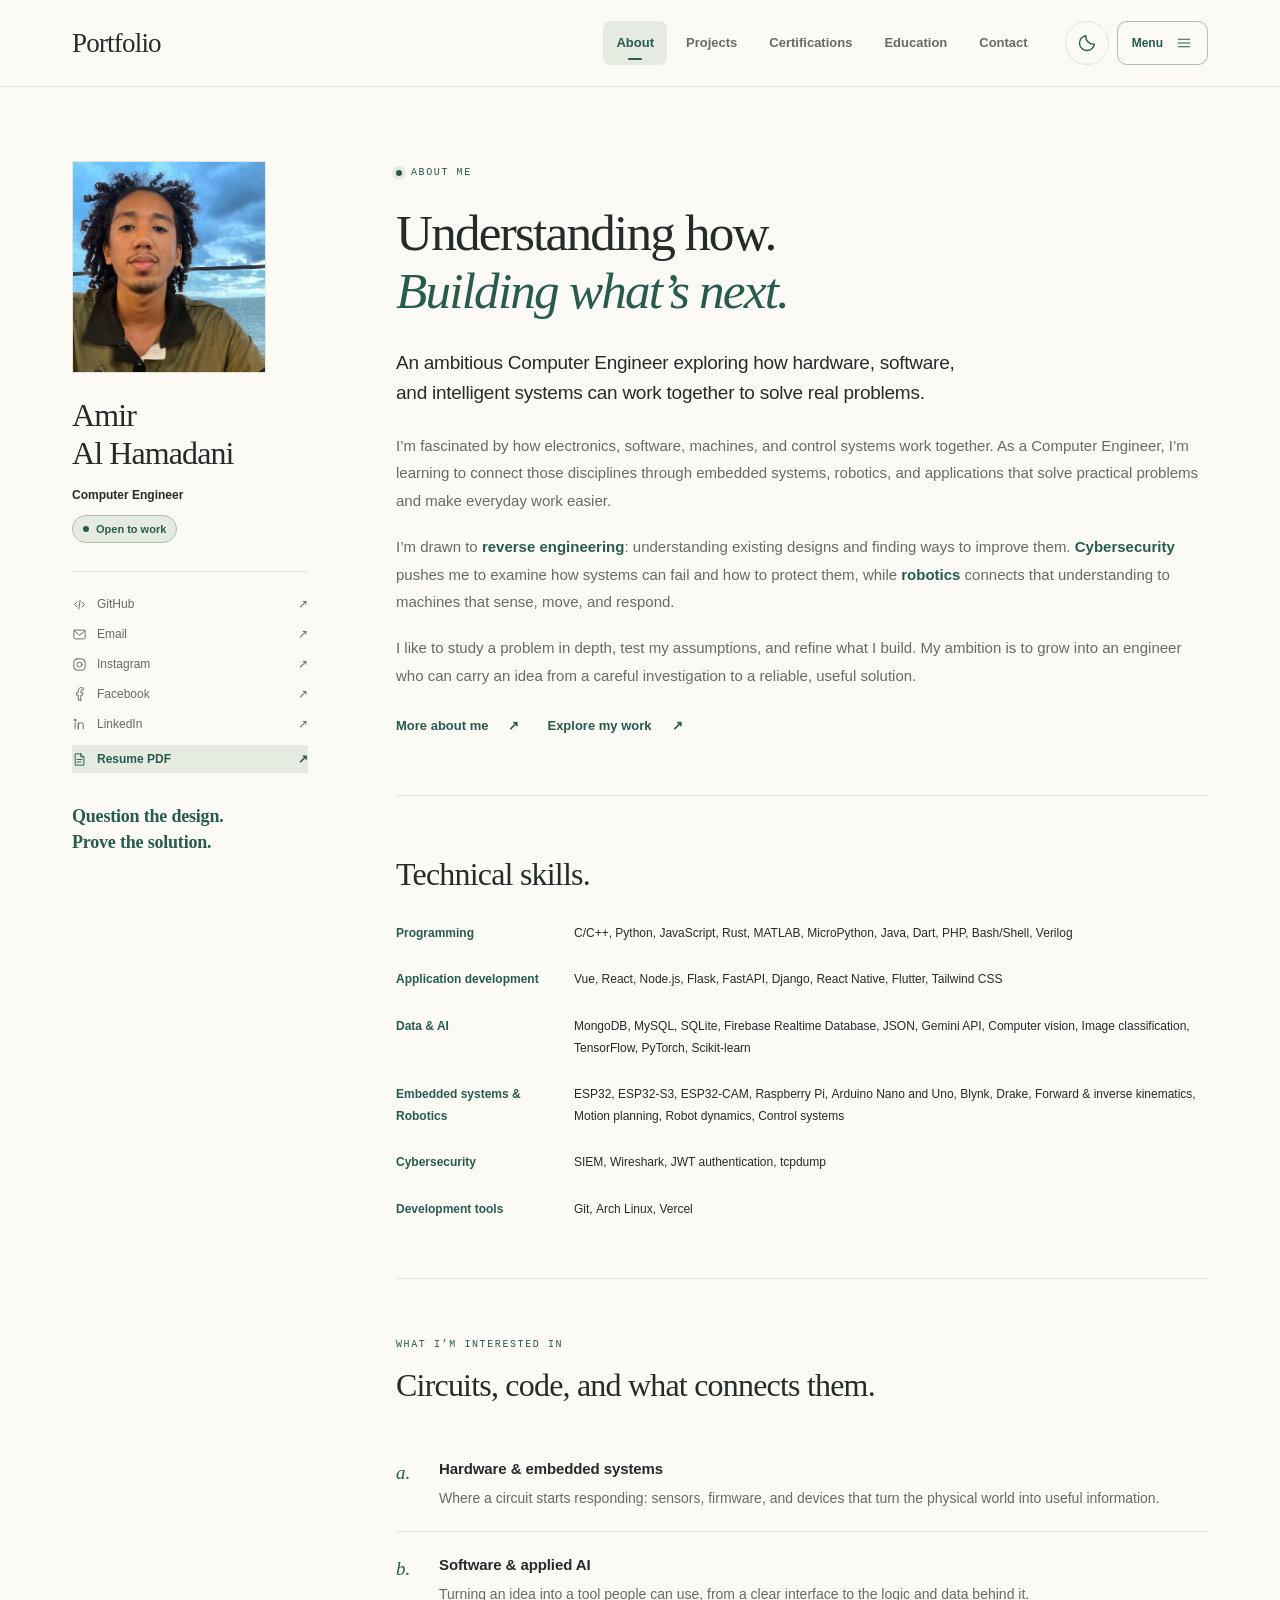
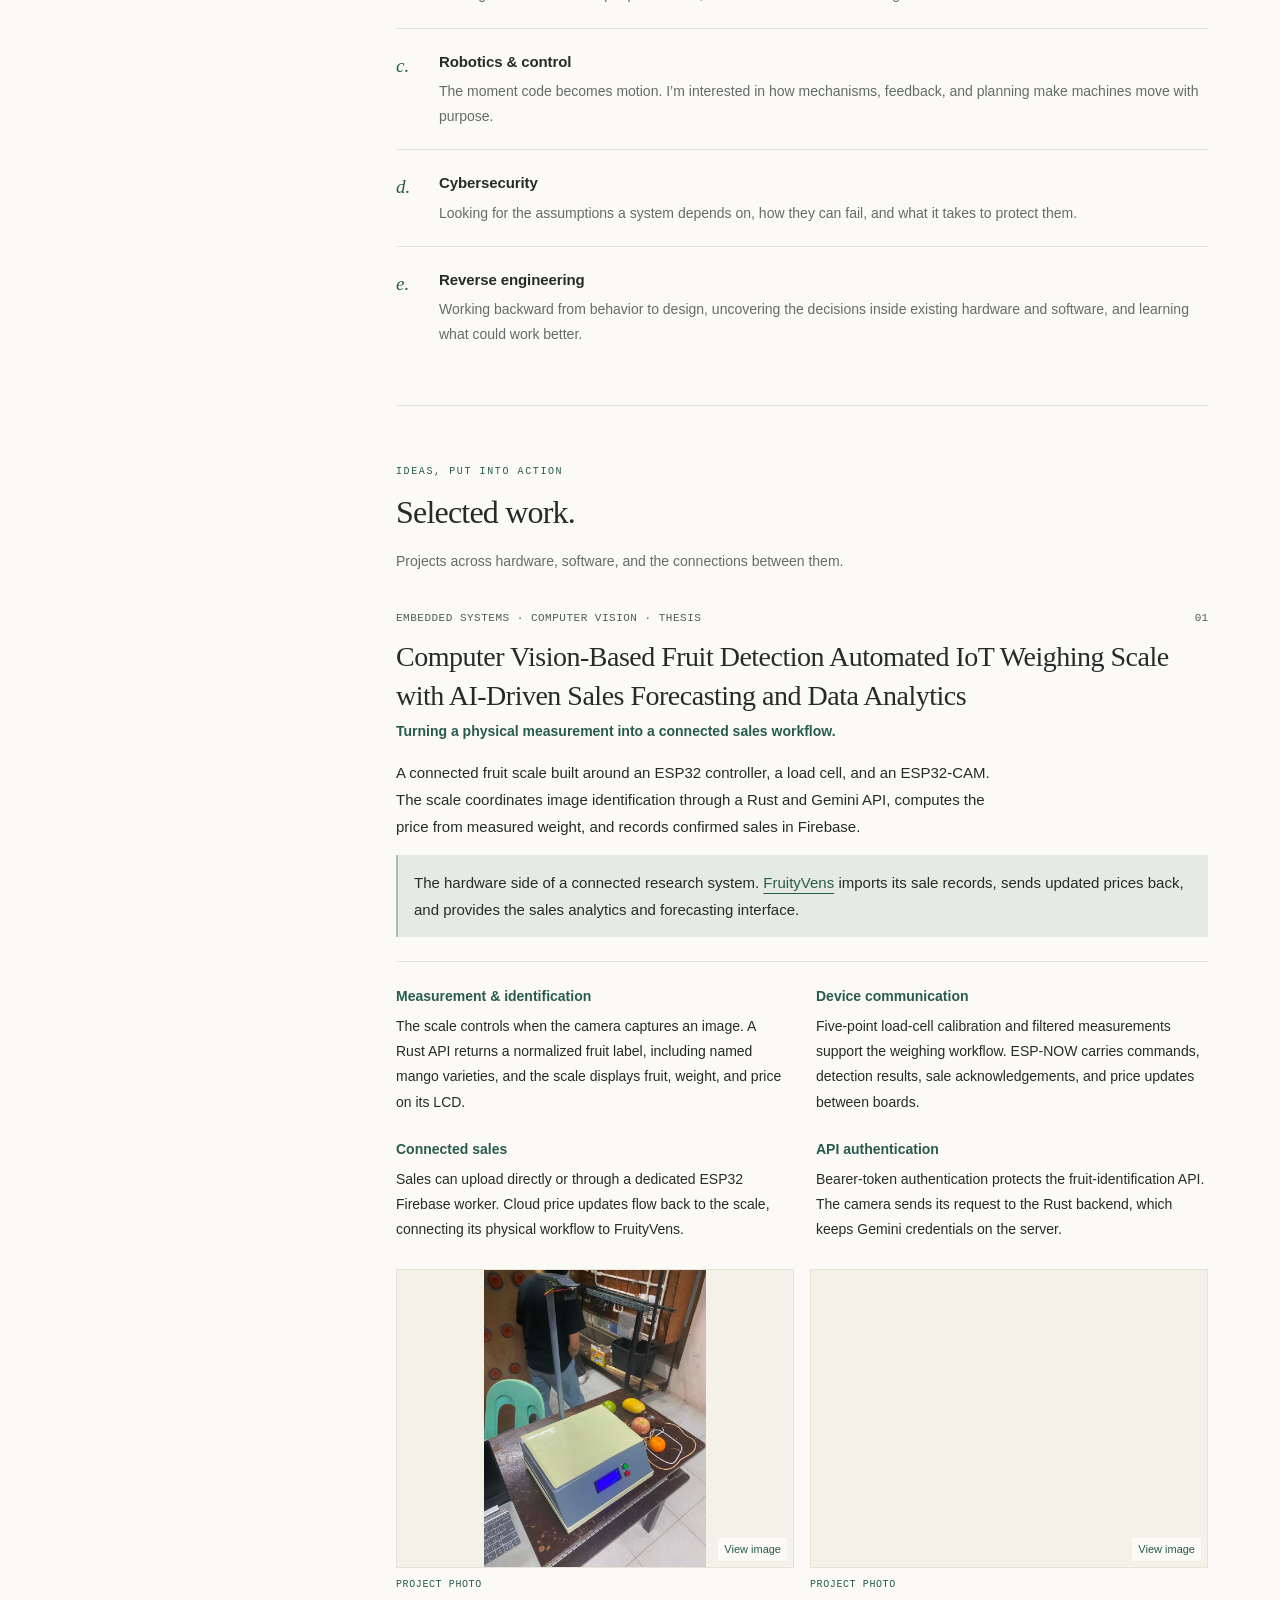
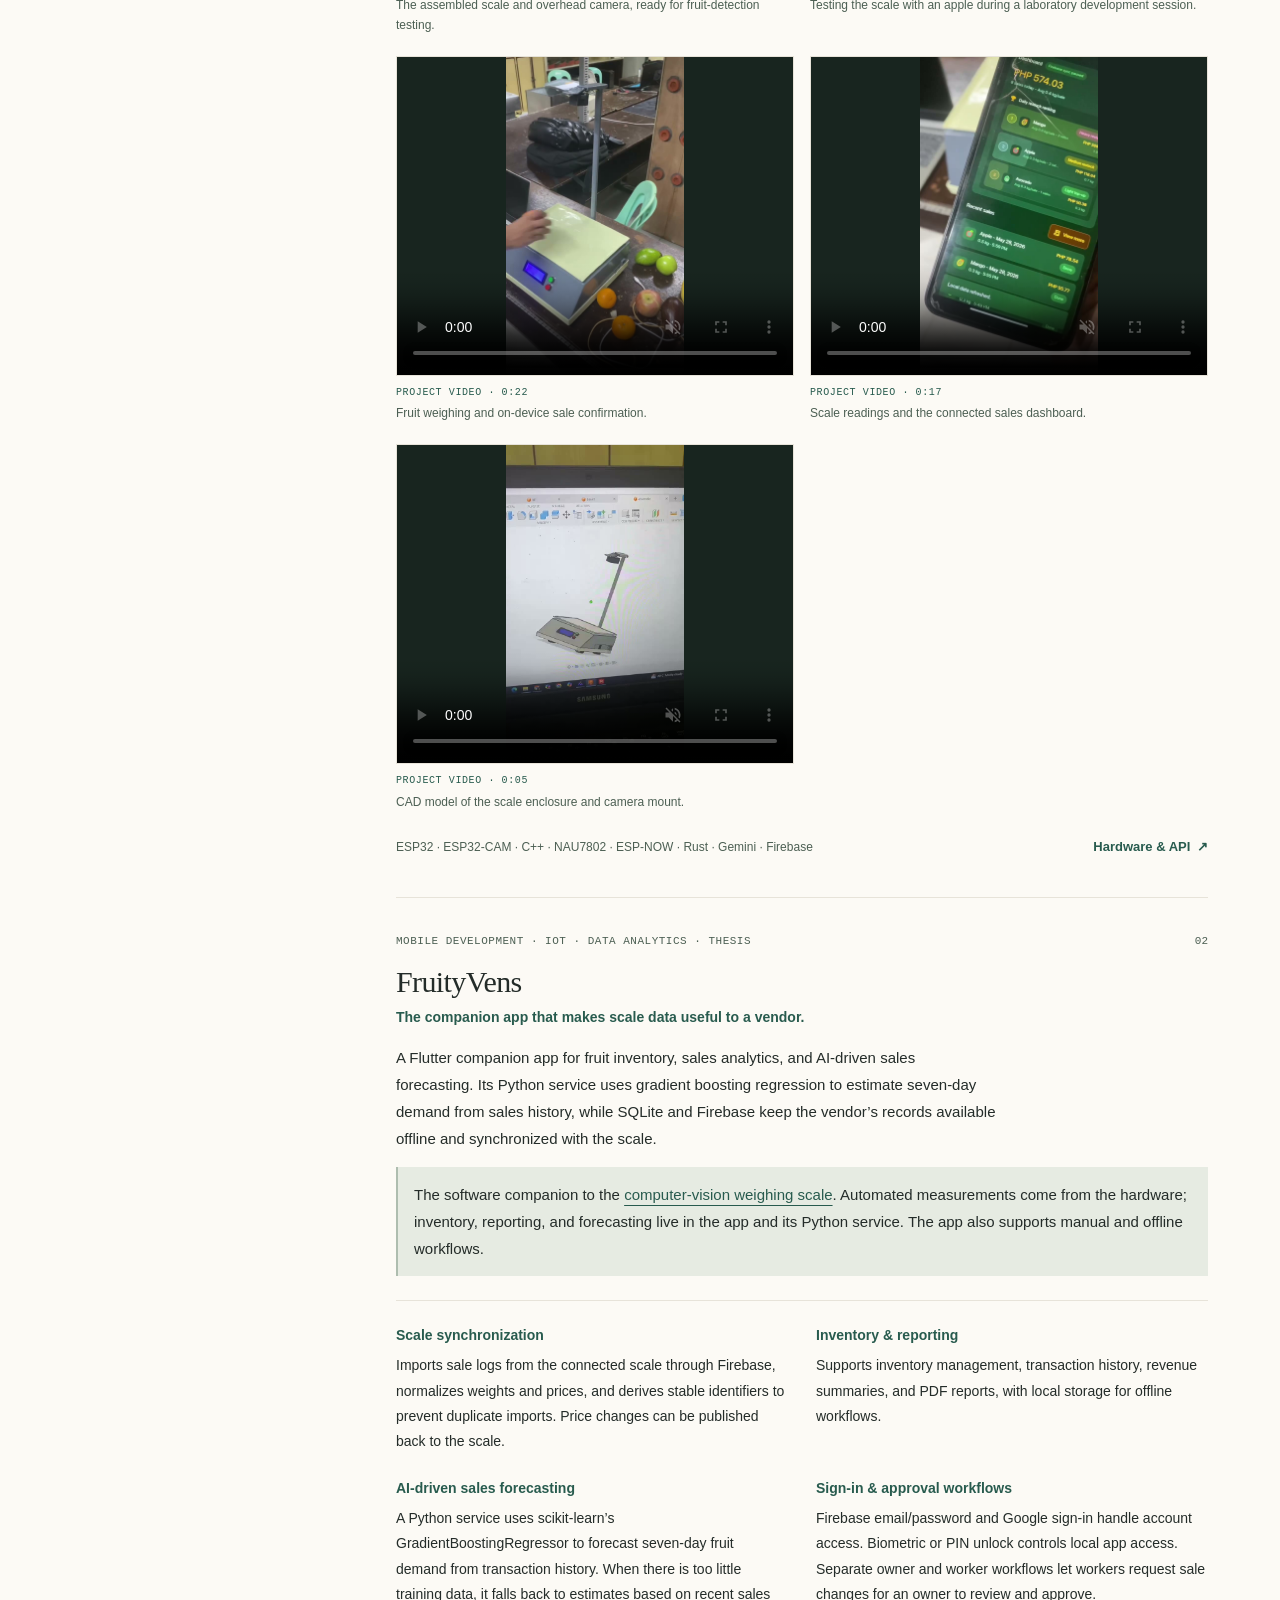
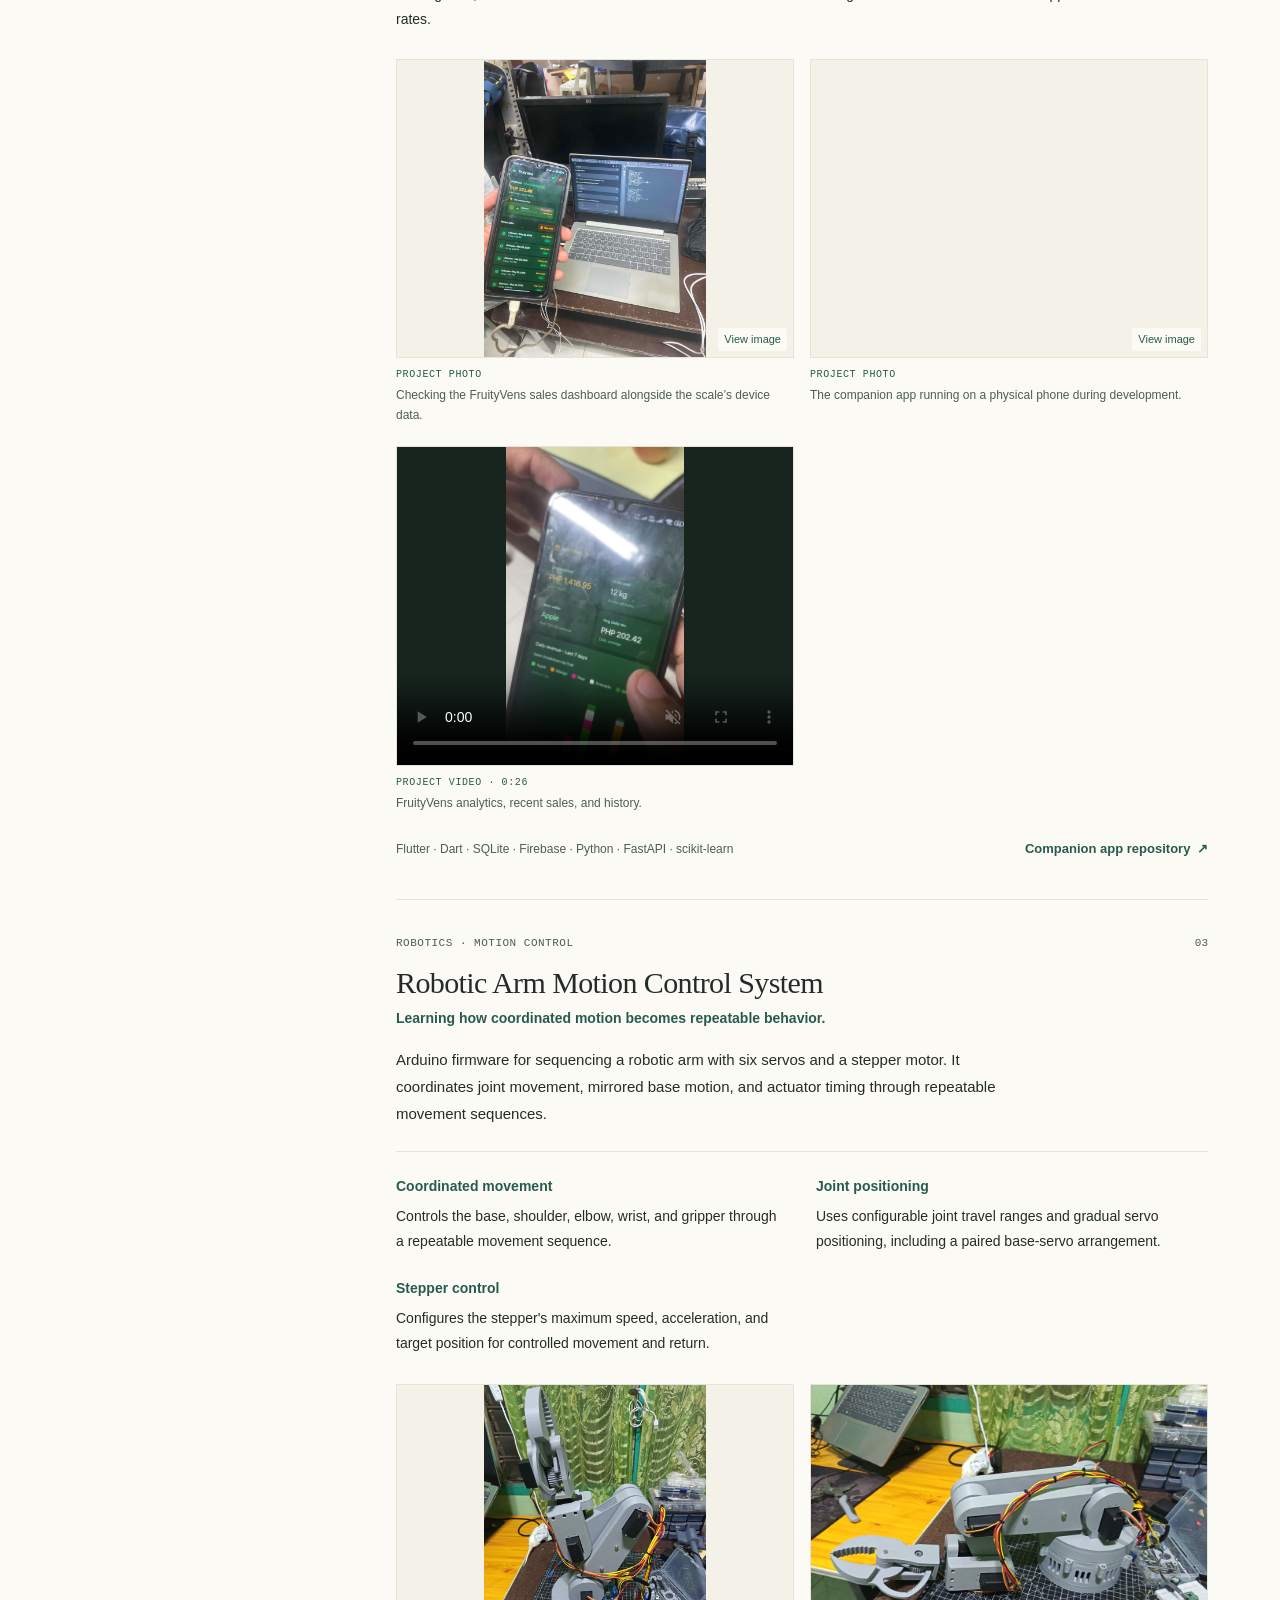
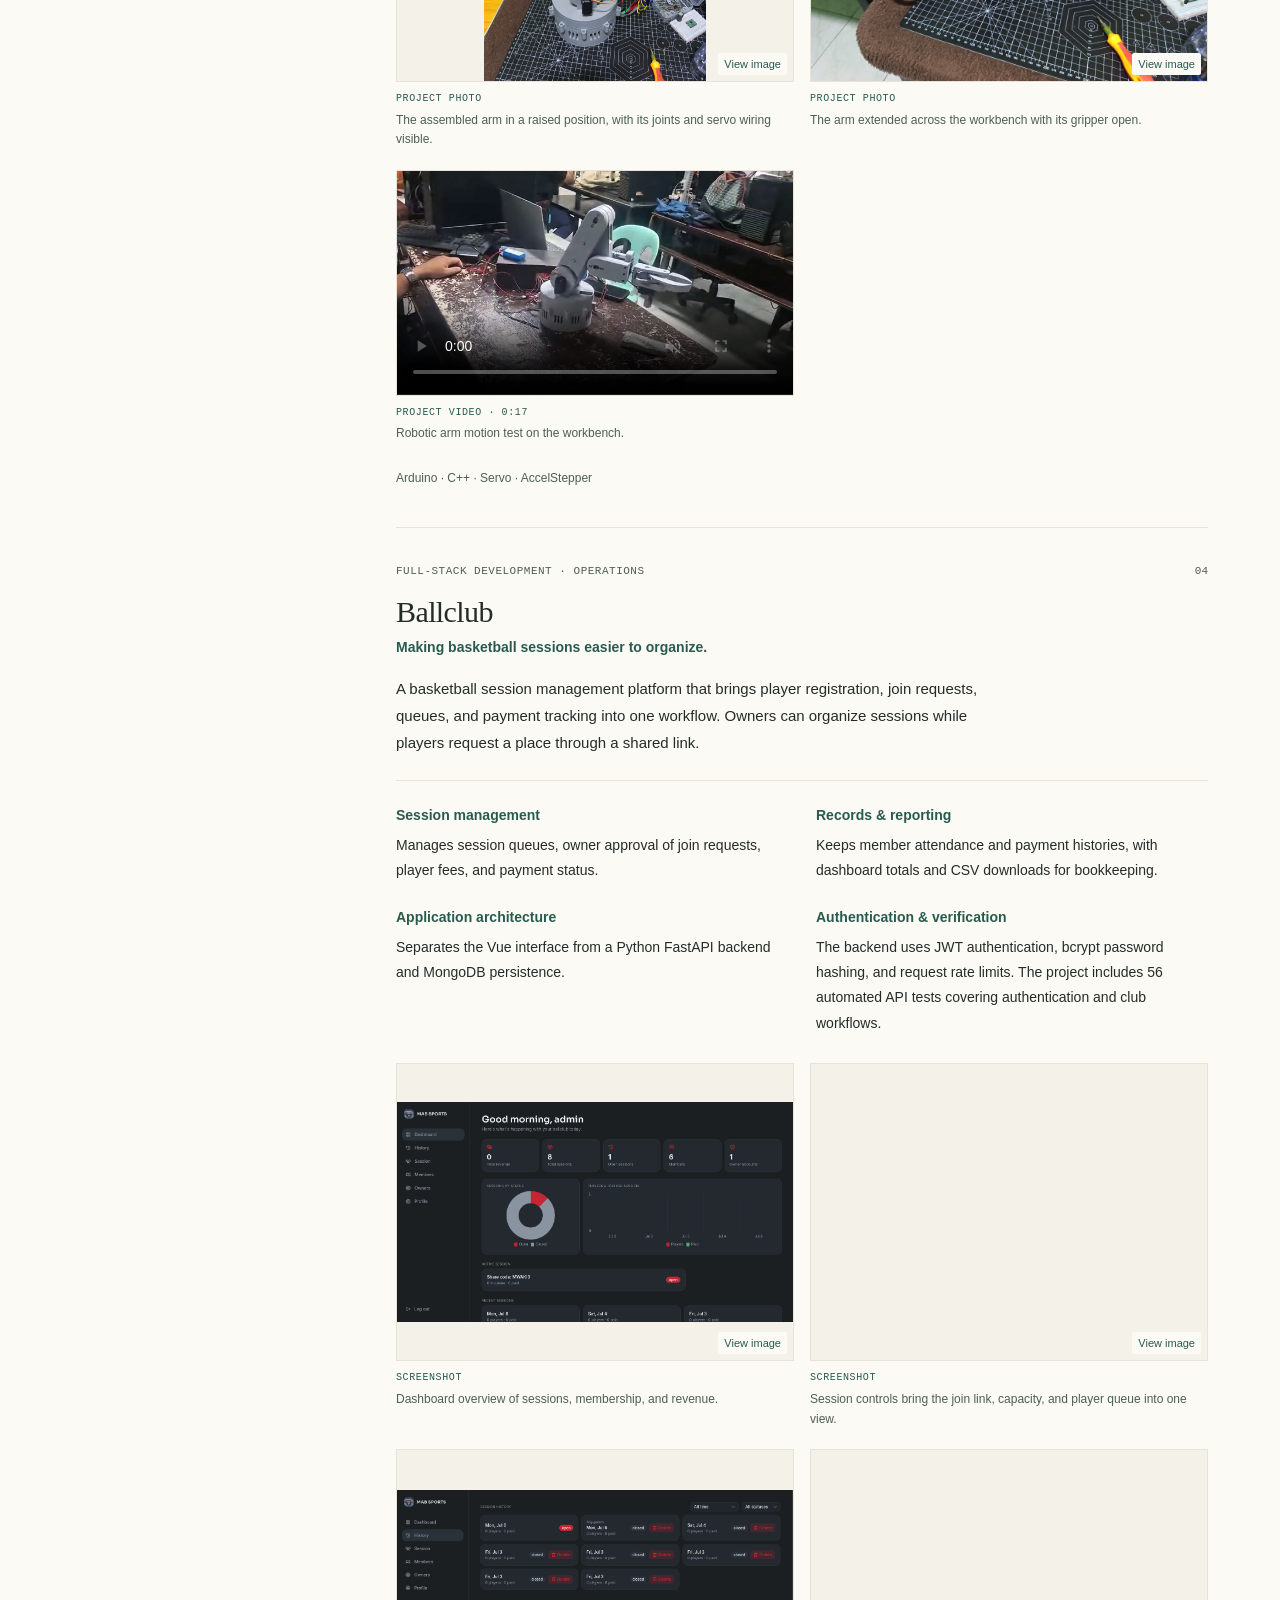
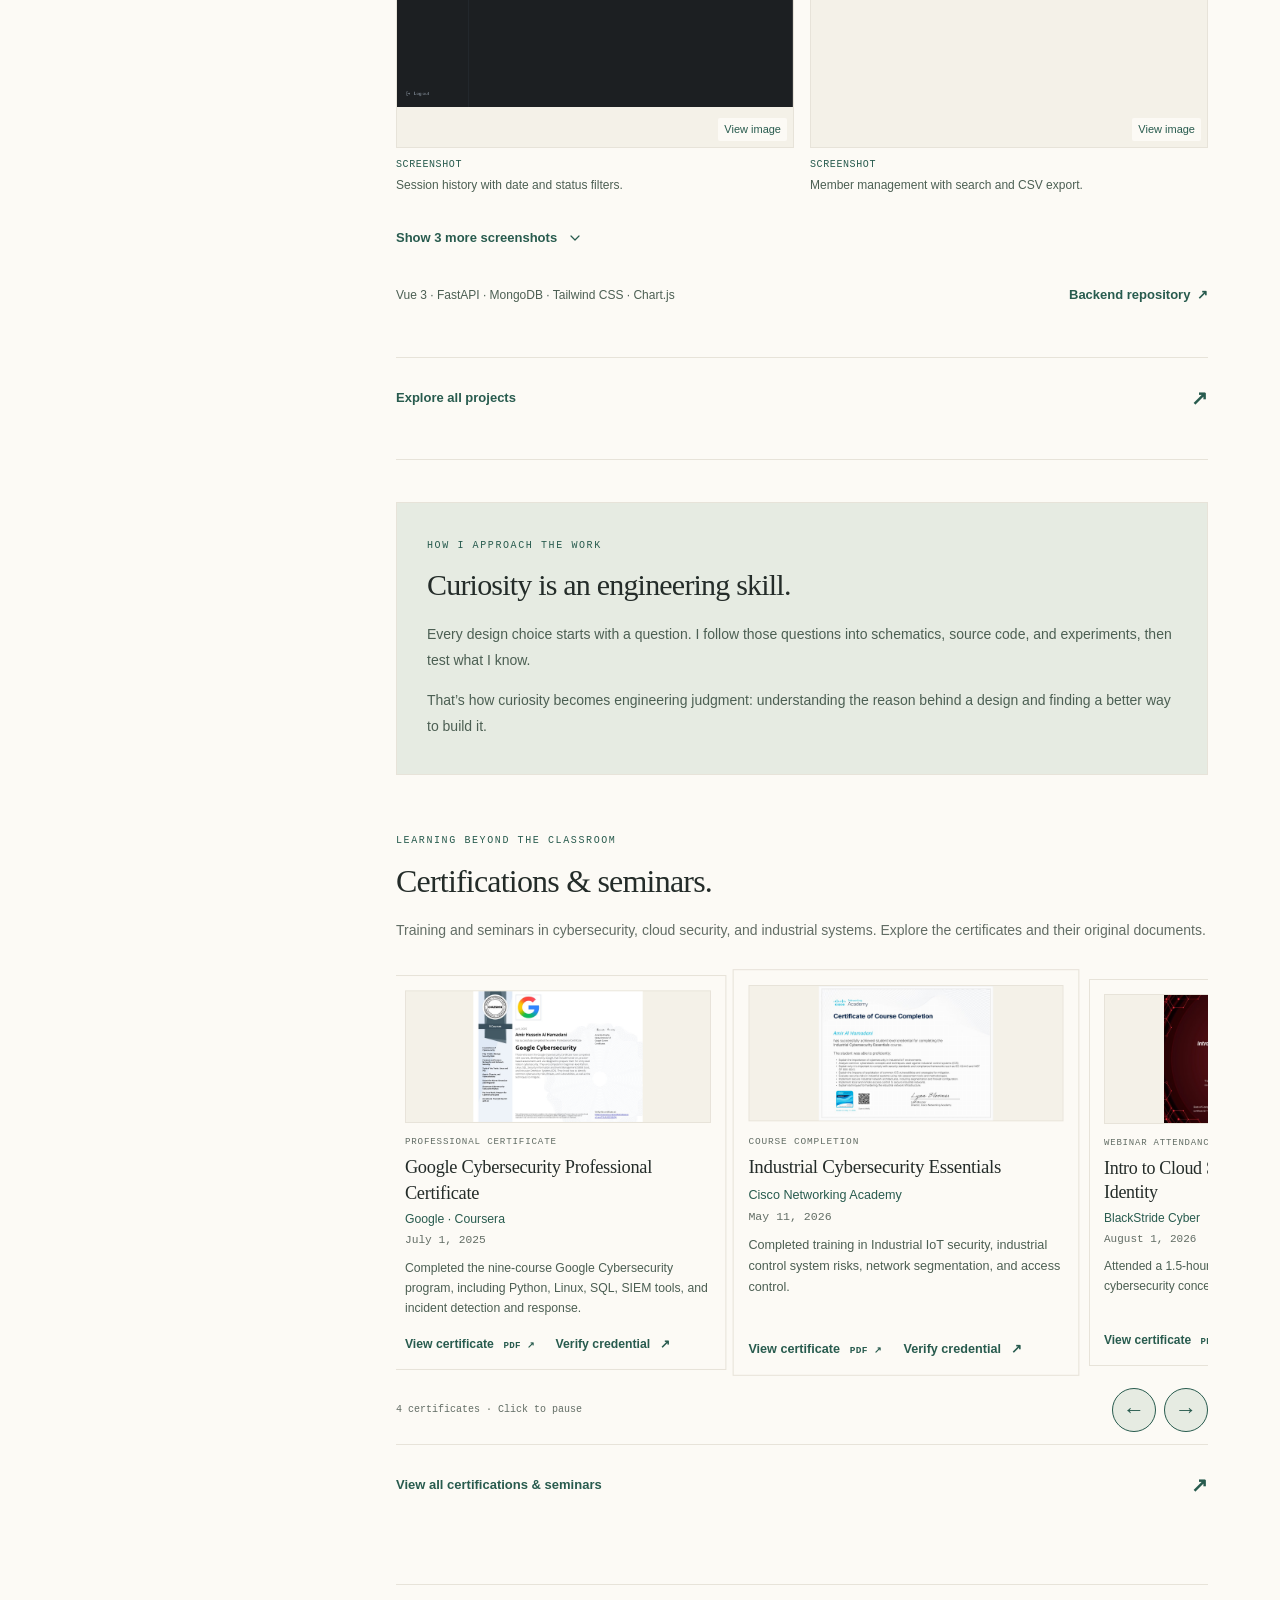
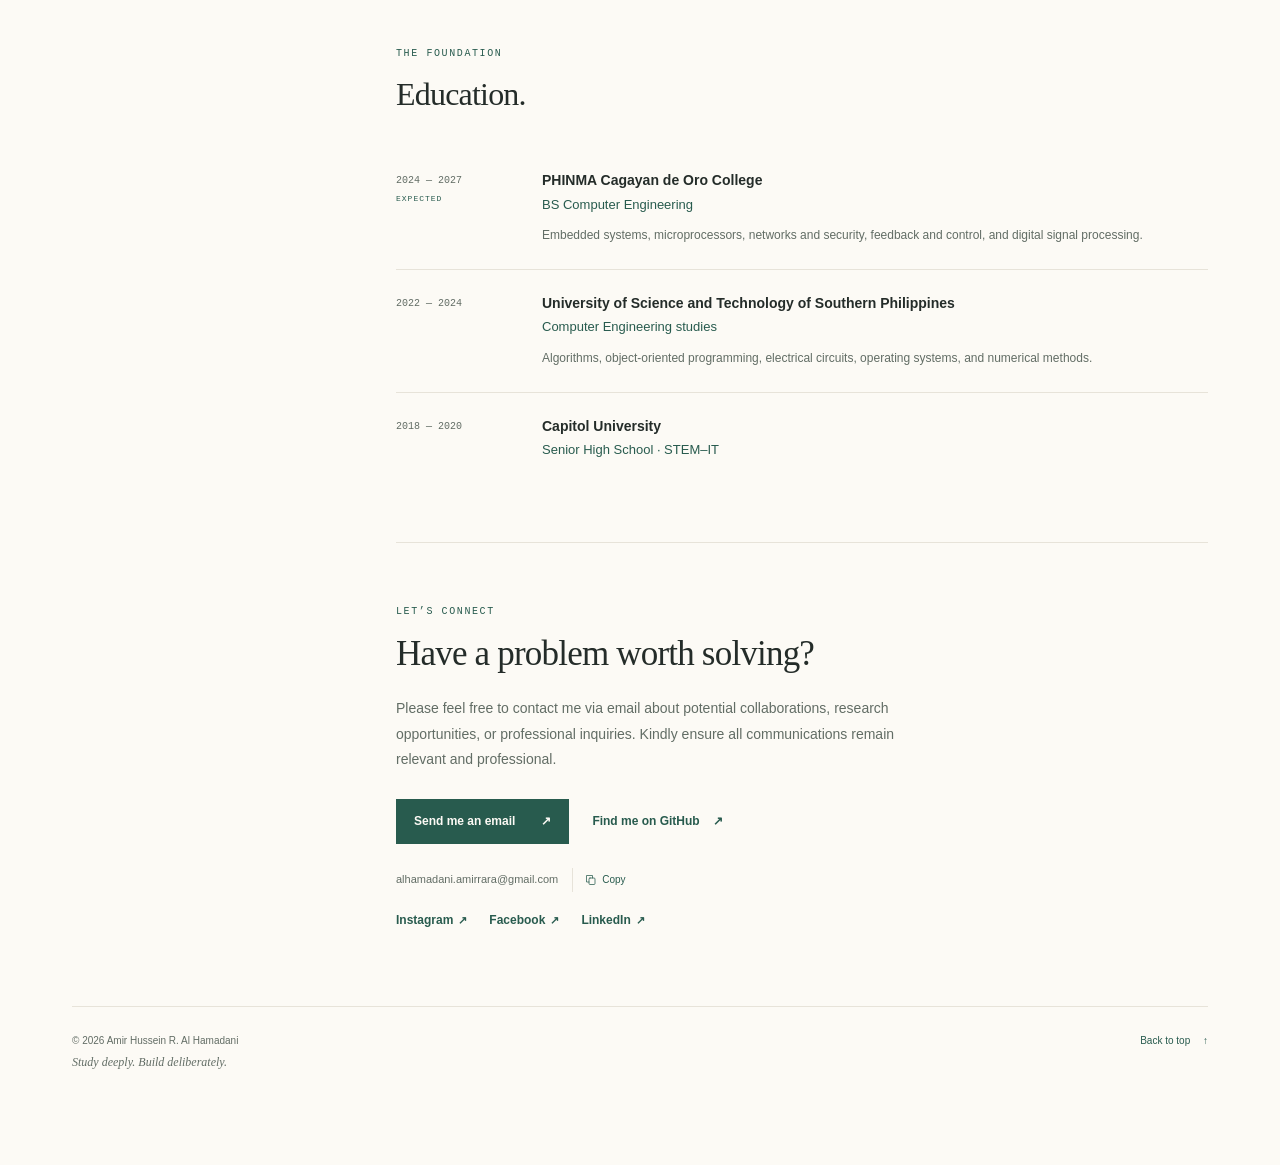
==== commit 80087778: "changed the resume" ====
--- a/index.html
+++ b/index.html
@@ -437,7 +437,7 @@
             <a href="https://www.instagram.com/mmr_rara/" target="_blank" rel="noopener noreferrer" aria-label="Instagram (opens in a new tab)" title="Instagram"><svg viewBox="0 0 24 24" aria-hidden="true"><rect x="3" y="3" width="18" height="18" rx="5"/><circle cx="12" cy="12" r="4"/><circle cx="18" cy="6" r=".8"/></svg></a>
             <a href="mailto:alhamadani.amirrara@gmail.com" aria-label="Email Amir" title="Email"><svg viewBox="0 0 24 24" aria-hidden="true"><rect x="3" y="5" width="18" height="14" rx="2"/><path d="m3 6 9 7 9-7"/></svg></a>
           </nav>
-          <a class="hero-resume" href="assets/Amir-Al-Hamadani-Resume.pdf" target="_blank" rel="noopener noreferrer" aria-label="View Resume PDF (opens in a new tab)">
+          <a class="hero-resume" href="assets/ResumeForME.pdf" target="_blank" rel="noopener noreferrer" aria-label="View Resume PDF (opens in a new tab)">
             <svg viewBox="0 0 24 24" aria-hidden="true"><path d="M14 3h7v7m0-7L10 14M10 3H3v18h18v-7"/></svg>
             <span class="hero-resume-label">View Resume</span><span class="hero-resume-format">PDF</span>
           </a>
@@ -464,7 +464,7 @@
           <a href="https://www.instagram.com/mmr_rara/" target="_blank" rel="noopener noreferrer" aria-label="Visit Instagram profile (opens in a new tab)"><svg viewBox="0 0 24 24" aria-hidden="true"><rect x="3" y="3" width="18" height="18" rx="5"/><circle cx="12" cy="12" r="4"/><circle cx="18" cy="6" r=".8" fill="currentColor" stroke="none"/></svg>Instagram<span aria-hidden="true">↗</span></a>
           <a href="https://www.facebook.com/marzoq.al.hamadani/" target="_blank" rel="noopener noreferrer" aria-label="Visit Facebook profile (opens in a new tab)"><svg viewBox="0 0 24 24" aria-hidden="true"><path d="M14 21v-8h3l.5-4H14V7c0-1.2.4-2 2-2h2V1.4C17.3 1.2 16.3 1 15 1c-3.1 0-5 1.9-5 5.4V9H7v4h3v8h4Z"/></svg>Facebook<span aria-hidden="true">↗</span></a>
           <a href="https://www.linkedin.com/in/amir-al-hamadani-116a98423/?isSelfProfile=true" target="_blank" rel="noopener noreferrer" aria-label="Visit LinkedIn profile (opens in a new tab)"><svg viewBox="0 0 24 24" aria-hidden="true"><path d="M5 9v10M5 5v.1M10 19v-6a4 4 0 0 1 8 0v6m-8 0V9"/><circle cx="5" cy="5" r="1.5"/></svg>LinkedIn<span aria-hidden="true">↗</span></a>
-          <a class="profile-resume" href="assets/Amir-Al-Hamadani-Resume.pdf" target="_blank" rel="noopener noreferrer" aria-label="Open Resume PDF in a new tab"><svg viewBox="0 0 24 24" aria-hidden="true"><path d="M14 3H5v18h14V8l-5-5Z"/><path d="M14 3v5h5M8 12h8m-8 4h6"/></svg><span>Resume PDF</span><span aria-hidden="true">↗</span></a>
+          <a class="profile-resume" href="assets/ResumeForME.pdf" target="_blank" rel="noopener noreferrer" aria-label="Open Resume PDF in a new tab"><svg viewBox="0 0 24 24" aria-hidden="true"><path d="M14 3H5v18h14V8l-5-5Z"/><path d="M14 3v5h5M8 12h8m-8 4h6"/></svg><span>Resume PDF</span><span aria-hidden="true">↗</span></a>
         </div>
         <p class="profile-note">Question the design.<br>Prove the solution.</p>
       </aside>
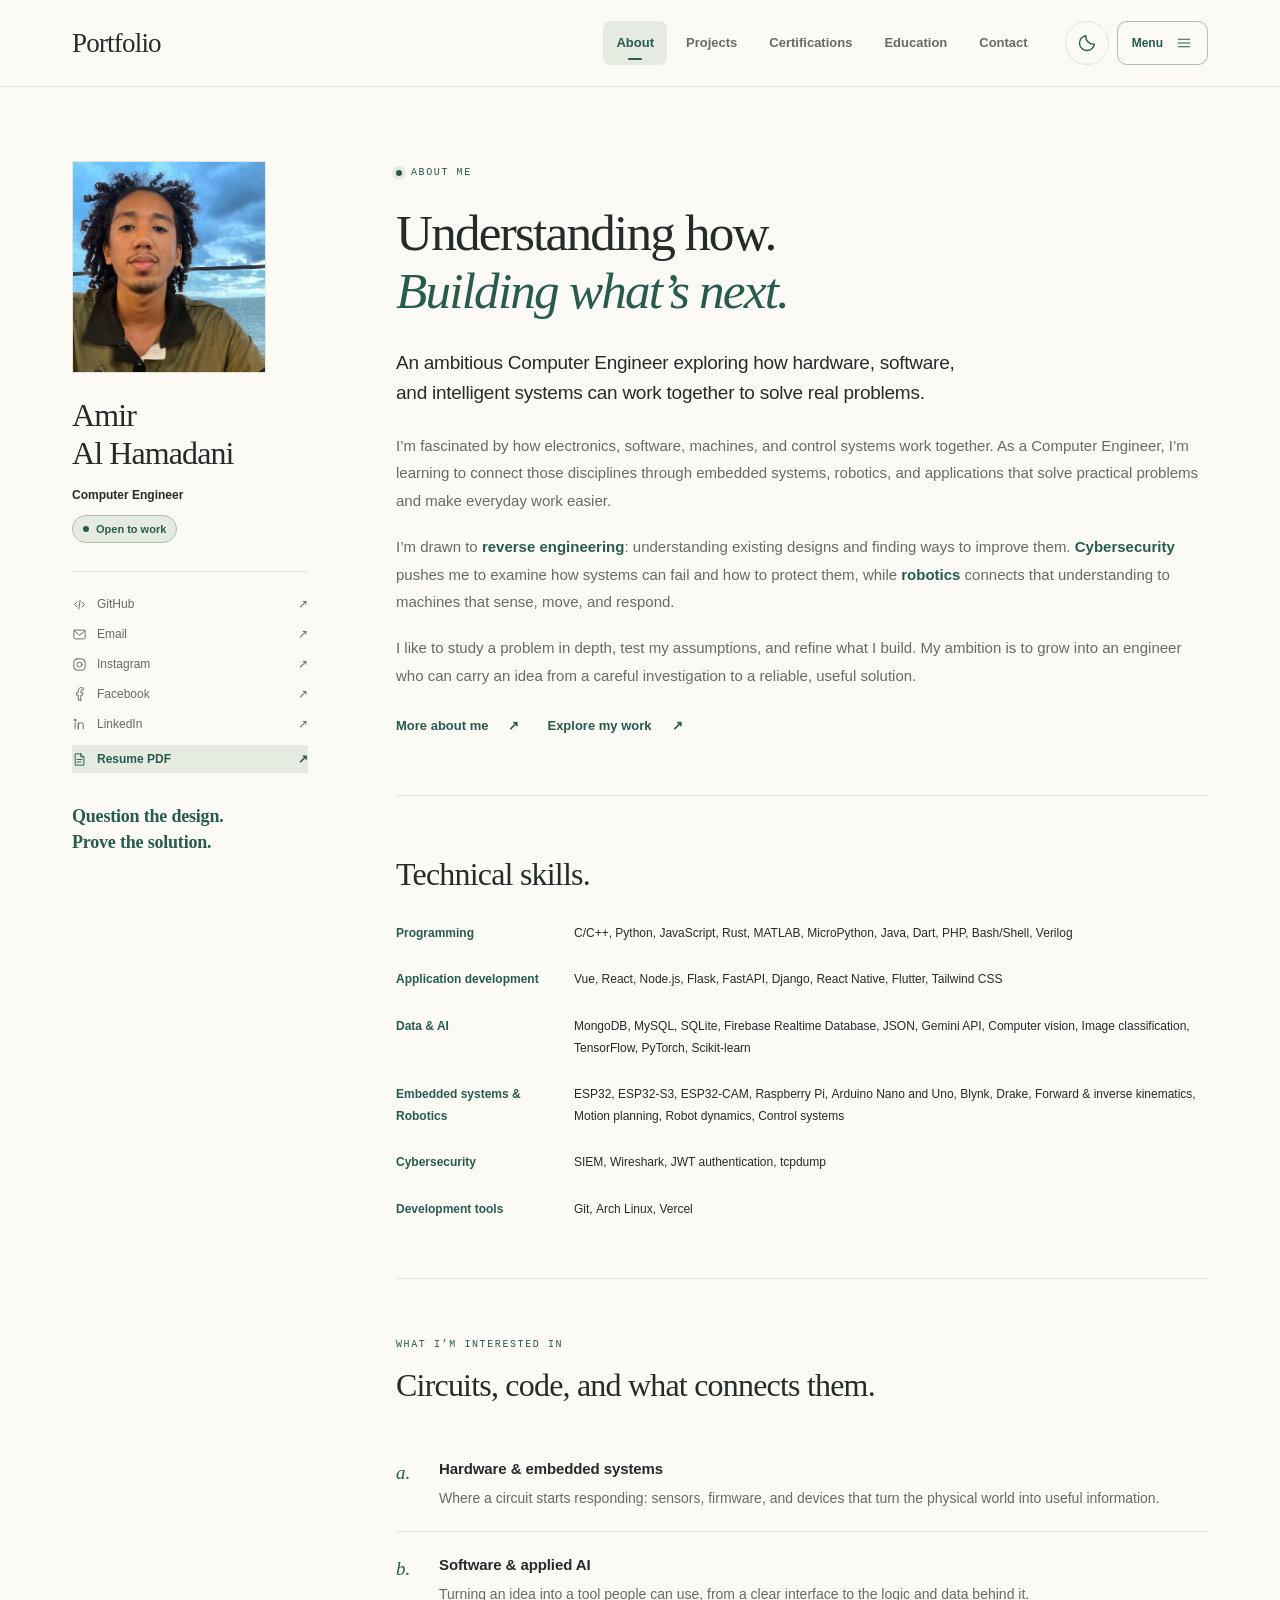
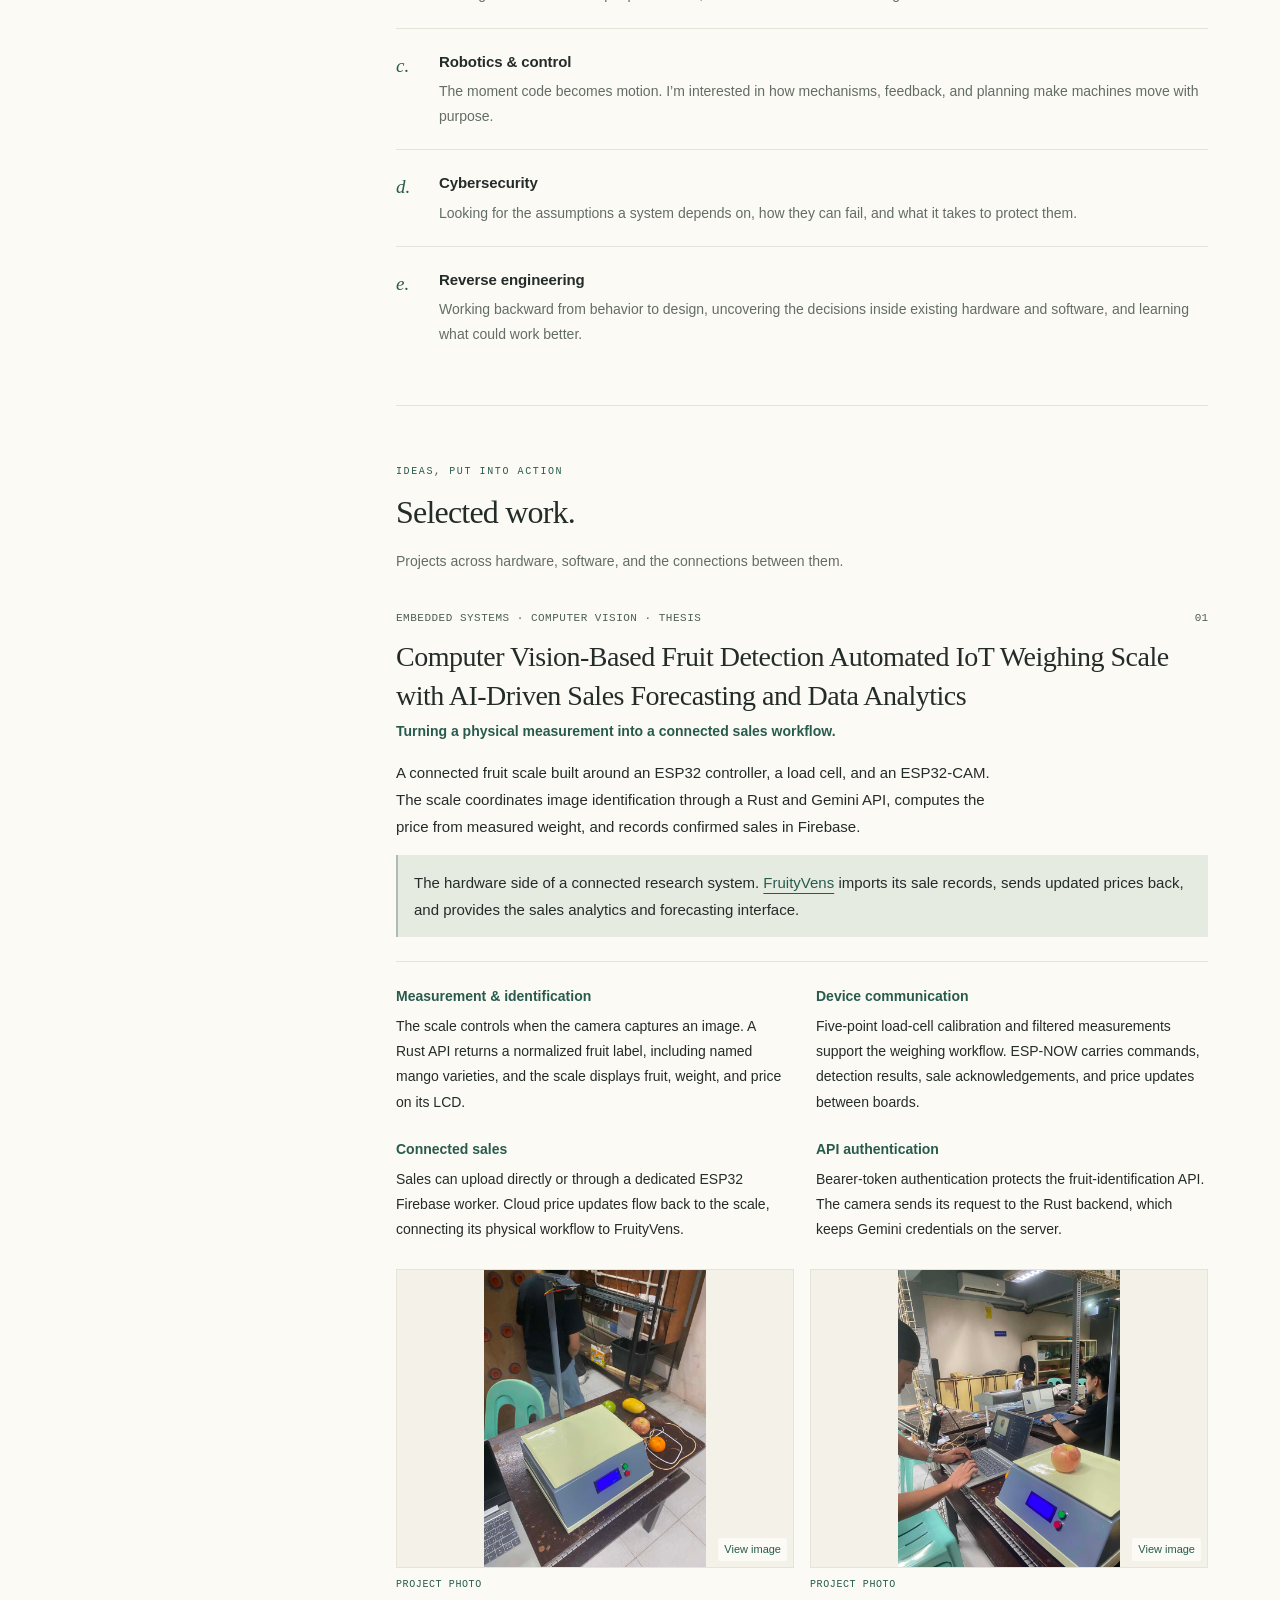
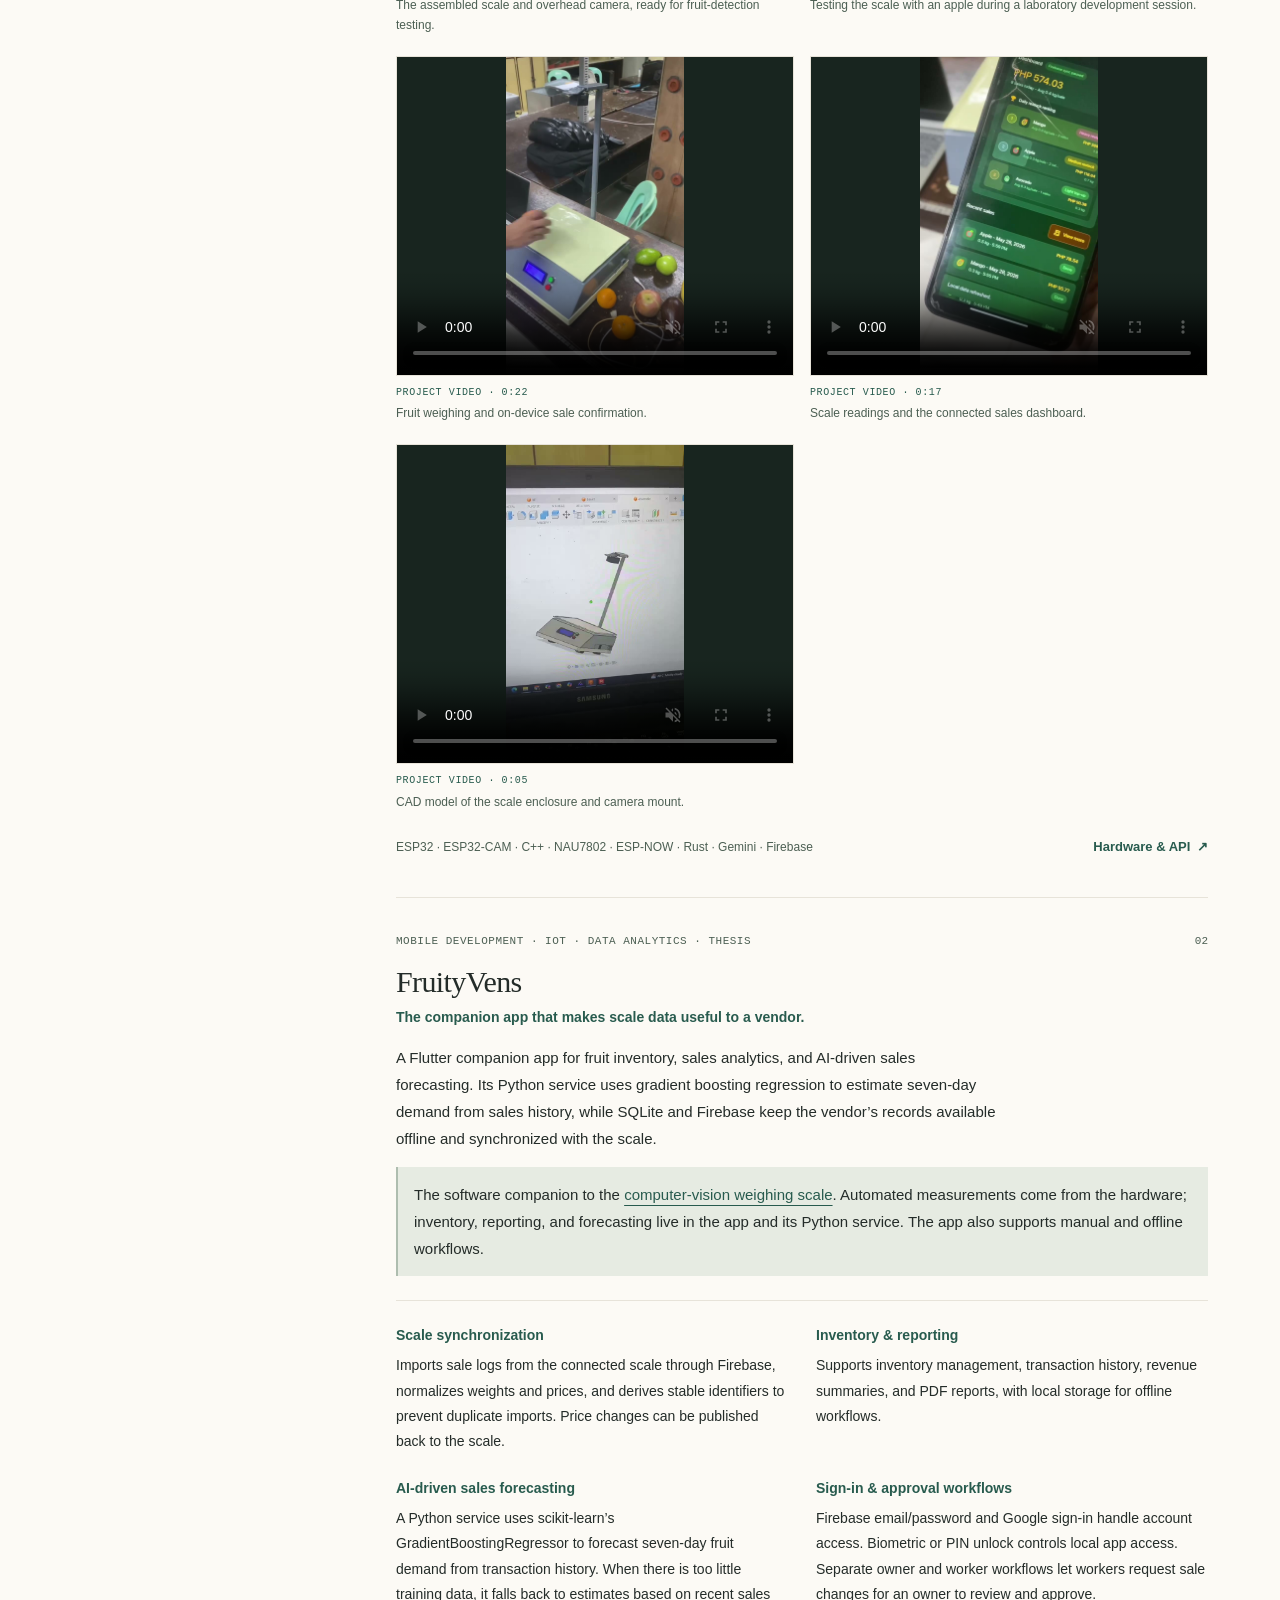
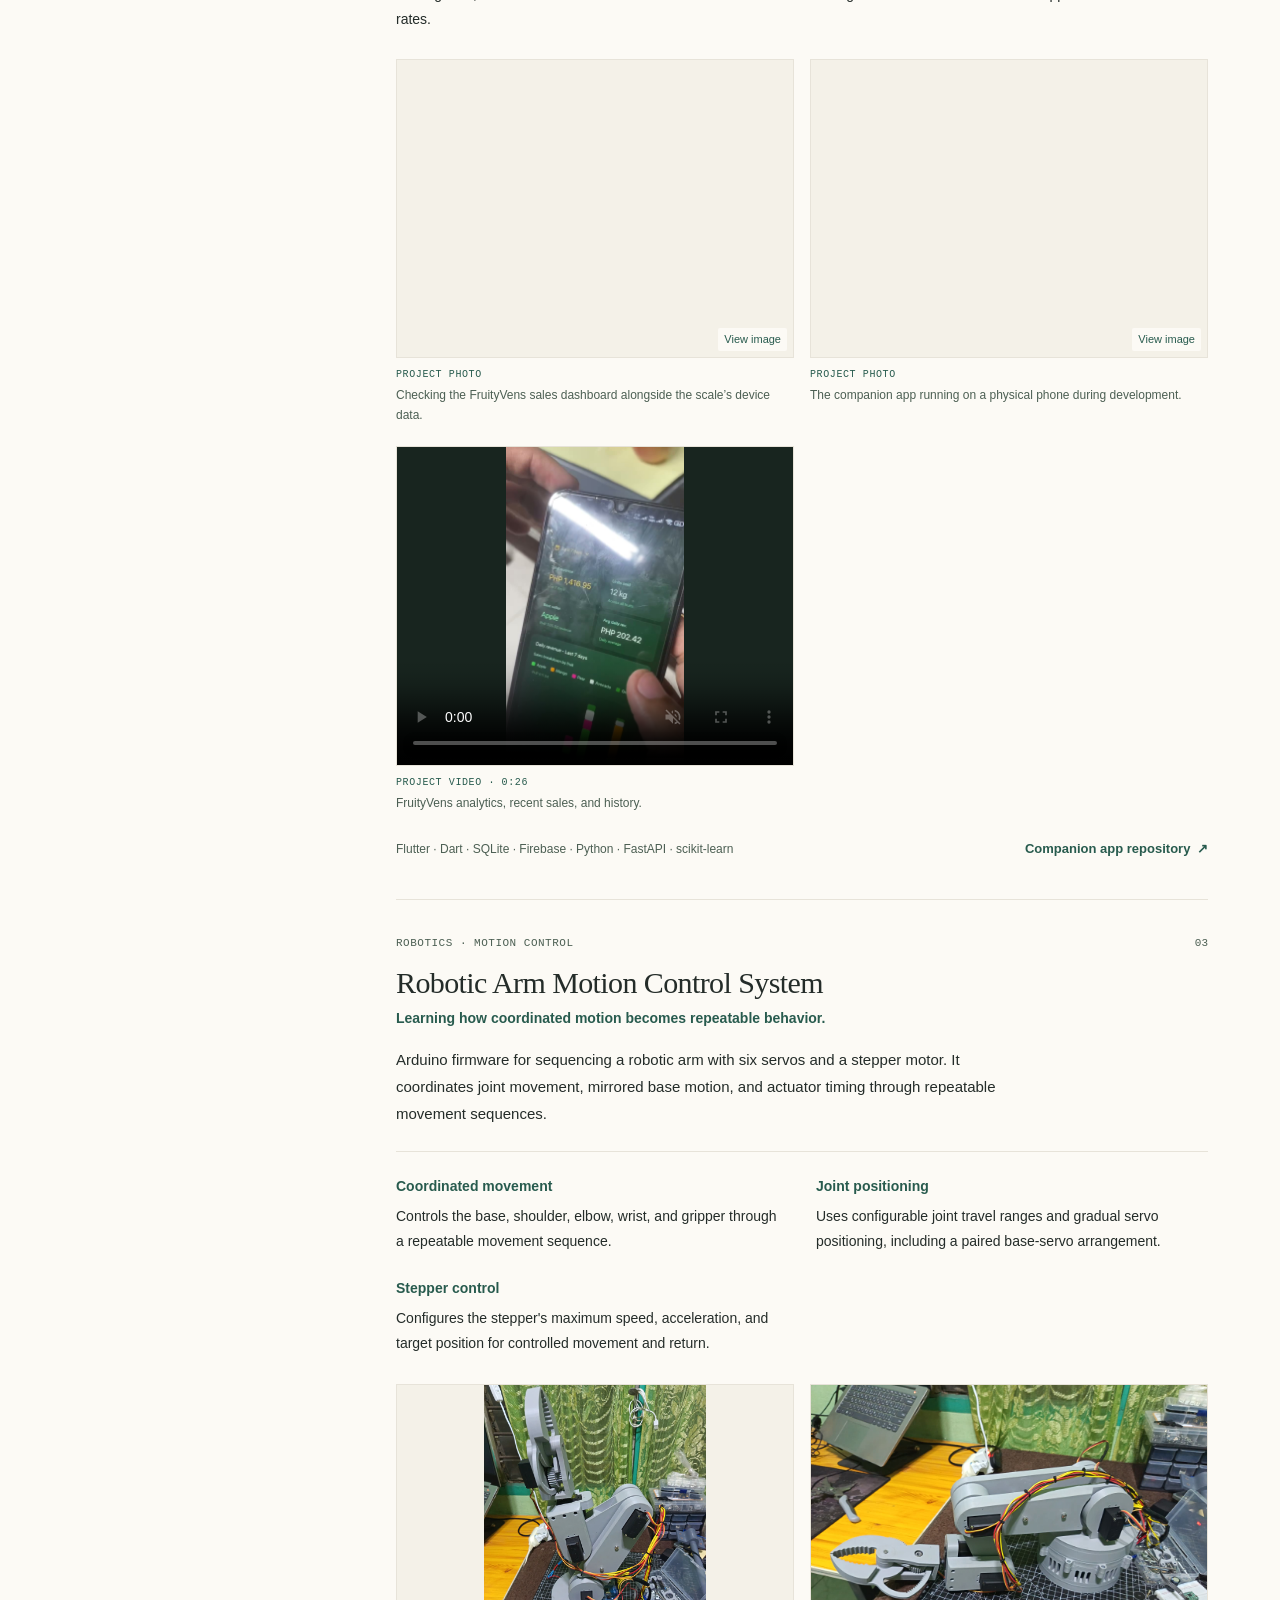
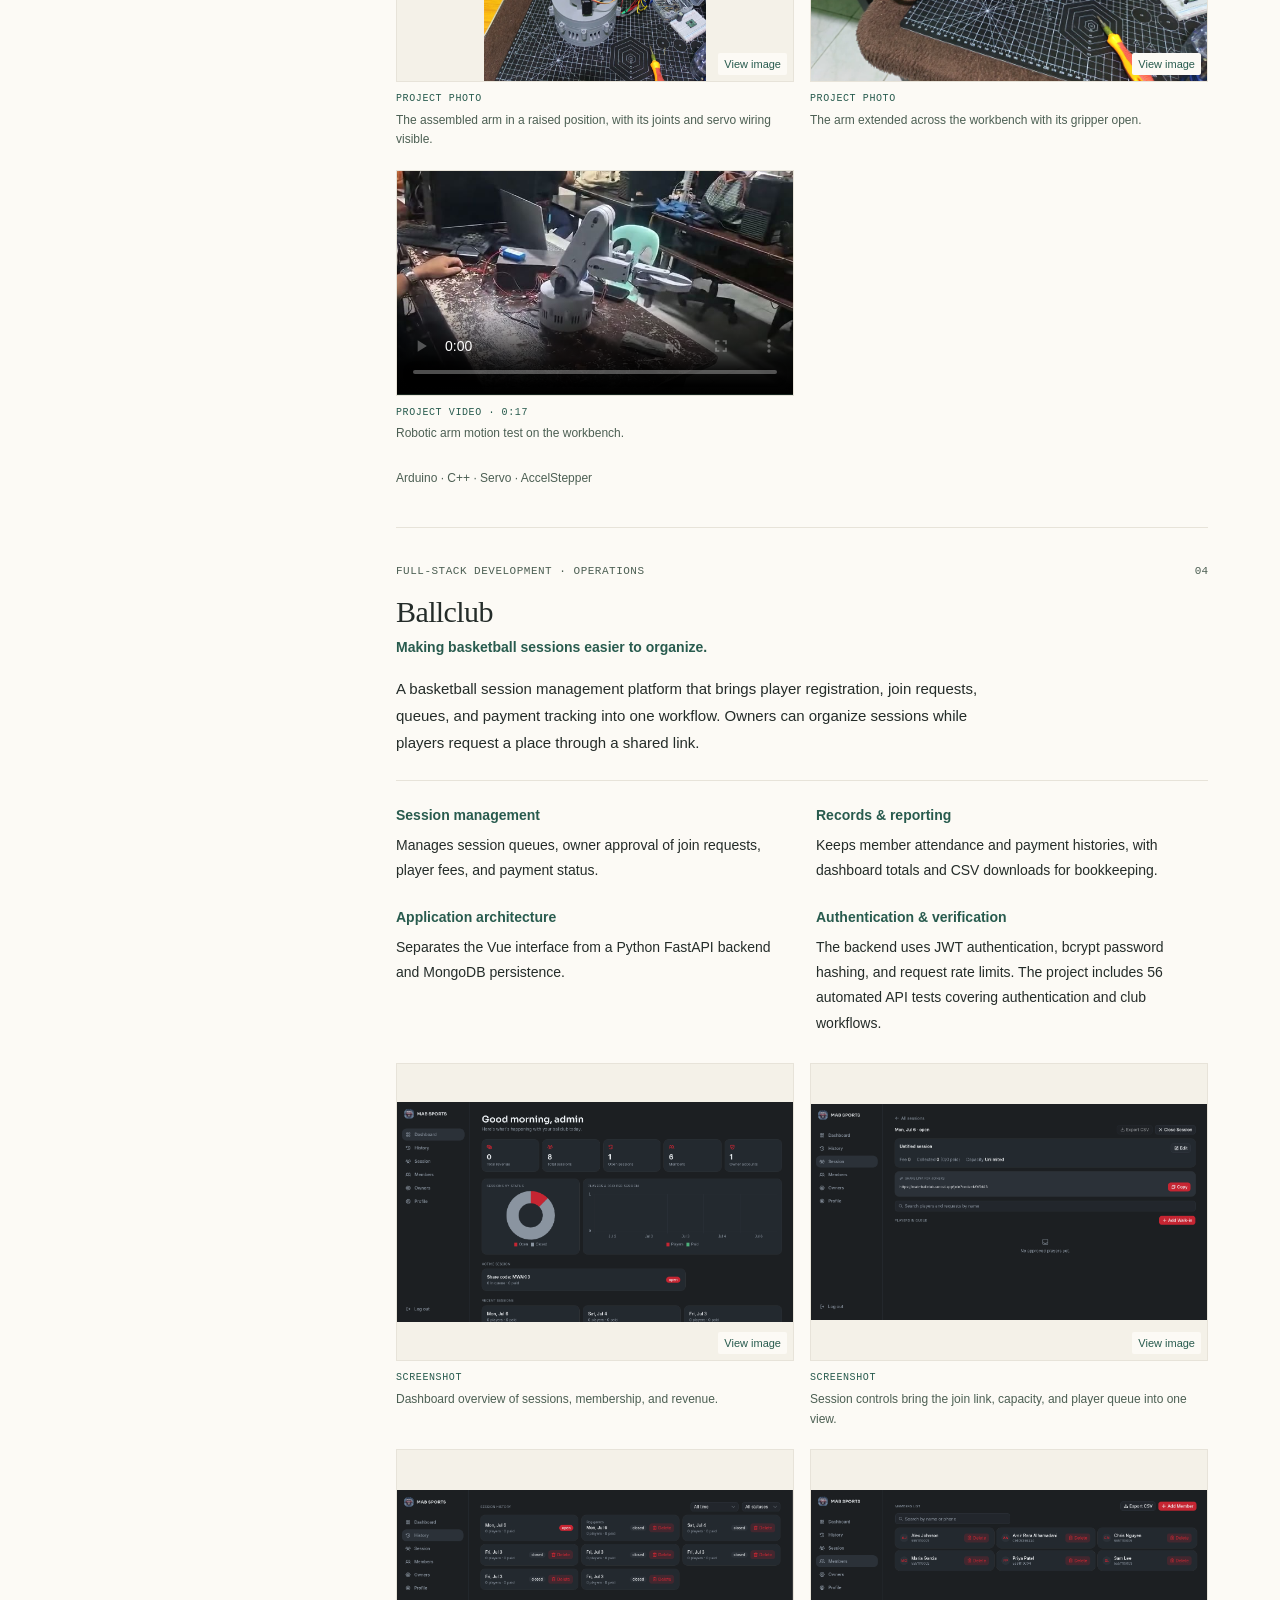
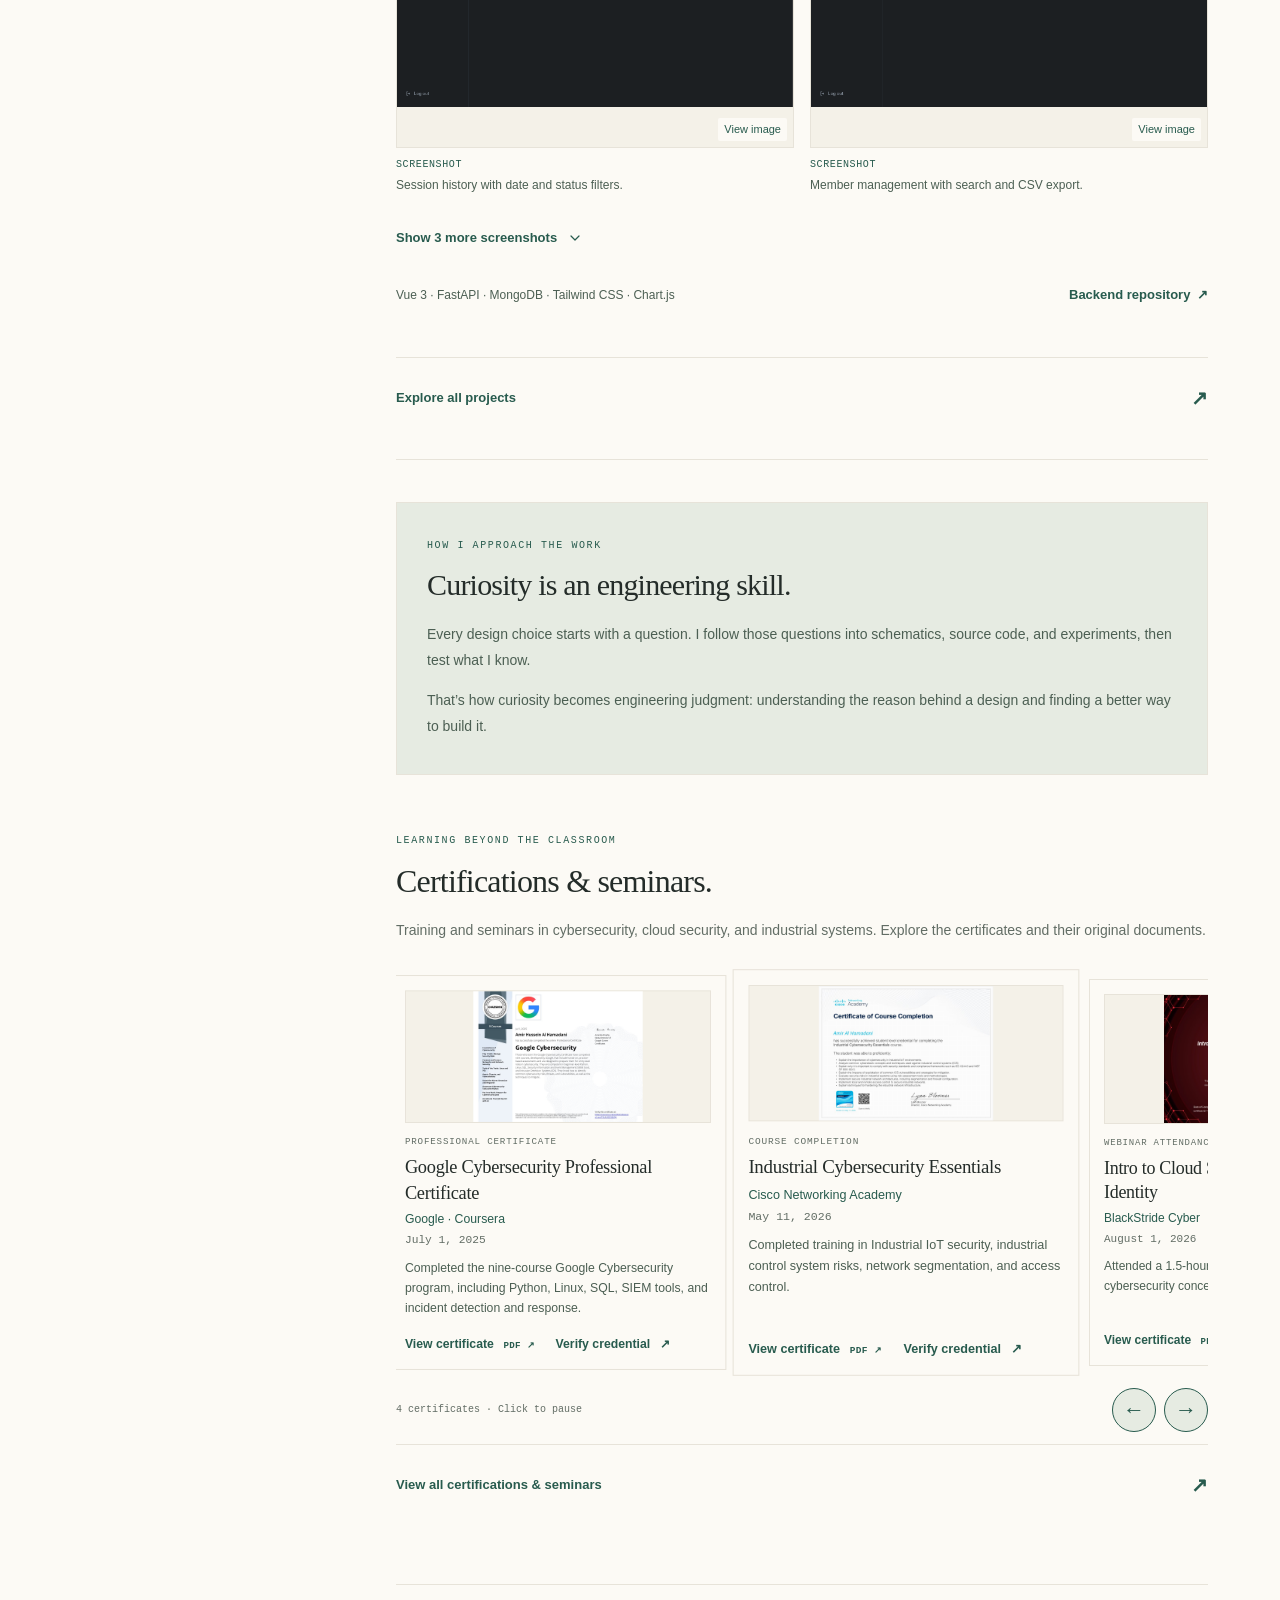
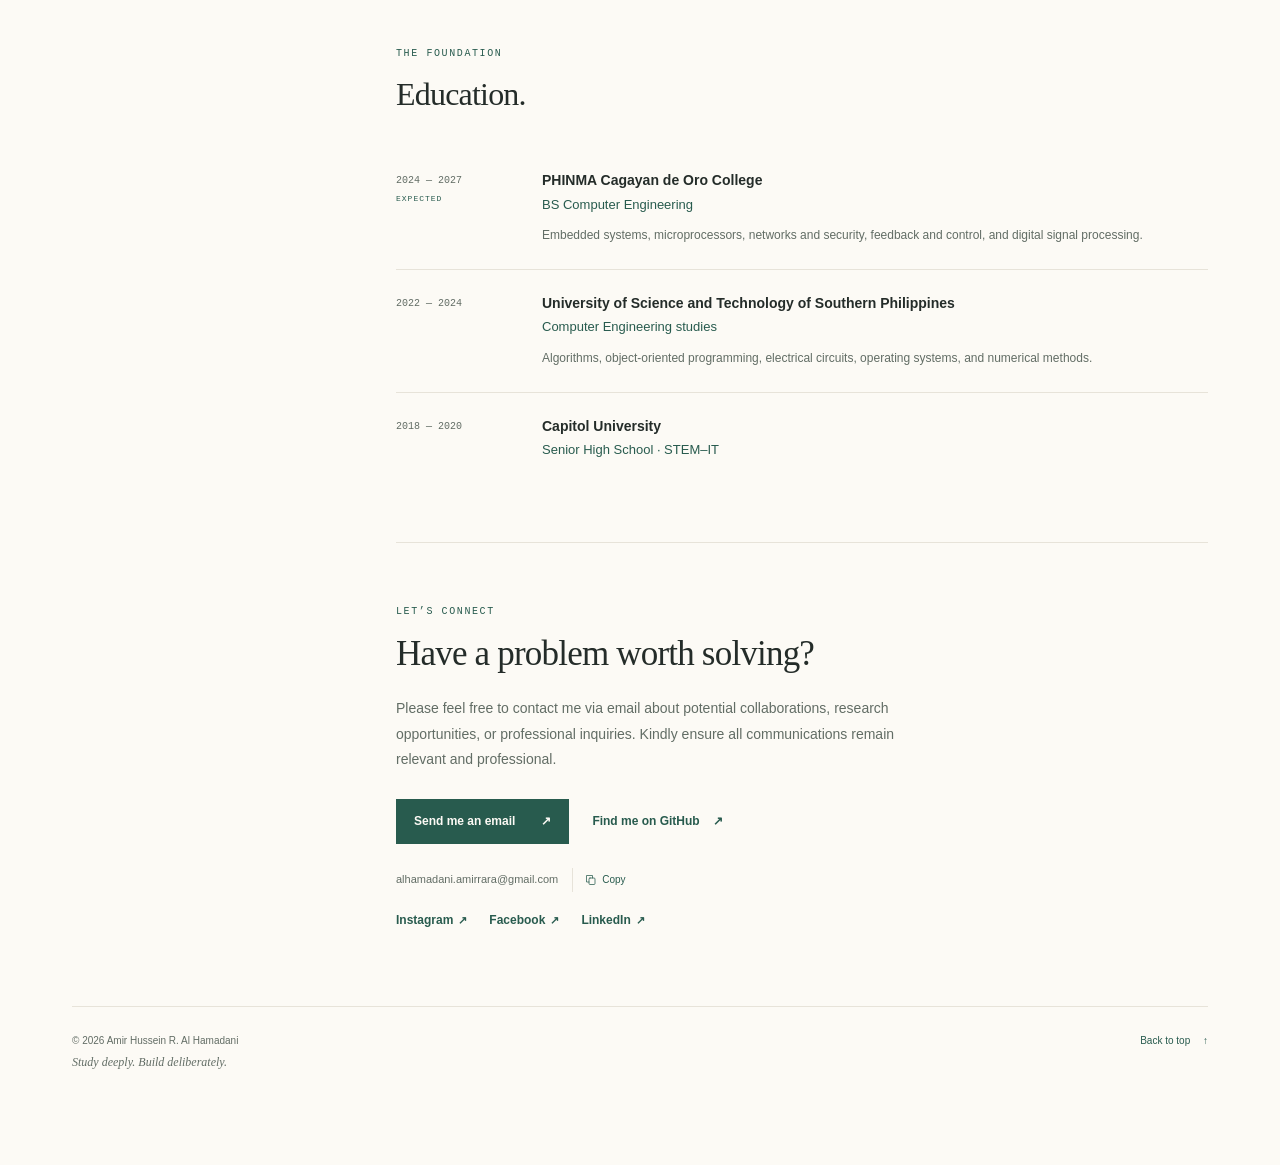
==== commit 369b86e4: "update resume" ====
--- a/index.html
+++ b/index.html
@@ -437,7 +437,7 @@
             <a href="https://www.instagram.com/mmr_rara/" target="_blank" rel="noopener noreferrer" aria-label="Instagram (opens in a new tab)" title="Instagram"><svg viewBox="0 0 24 24" aria-hidden="true"><rect x="3" y="3" width="18" height="18" rx="5"/><circle cx="12" cy="12" r="4"/><circle cx="18" cy="6" r=".8"/></svg></a>
             <a href="mailto:alhamadani.amirrara@gmail.com" aria-label="Email Amir" title="Email"><svg viewBox="0 0 24 24" aria-hidden="true"><rect x="3" y="5" width="18" height="14" rx="2"/><path d="m3 6 9 7 9-7"/></svg></a>
           </nav>
-          <a class="hero-resume" href="assets/ResumeForME.pdf" target="_blank" rel="noopener noreferrer" aria-label="View Resume PDF (opens in a new tab)">
+          <a class="hero-resume" href="assets/AlHamadani%27sResume.pdf" target="_blank" rel="noopener noreferrer" aria-label="View Resume PDF (opens in a new tab)">
             <svg viewBox="0 0 24 24" aria-hidden="true"><path d="M14 3h7v7m0-7L10 14M10 3H3v18h18v-7"/></svg>
             <span class="hero-resume-label">View Resume</span><span class="hero-resume-format">PDF</span>
           </a>
@@ -464,7 +464,7 @@
           <a href="https://www.instagram.com/mmr_rara/" target="_blank" rel="noopener noreferrer" aria-label="Visit Instagram profile (opens in a new tab)"><svg viewBox="0 0 24 24" aria-hidden="true"><rect x="3" y="3" width="18" height="18" rx="5"/><circle cx="12" cy="12" r="4"/><circle cx="18" cy="6" r=".8" fill="currentColor" stroke="none"/></svg>Instagram<span aria-hidden="true">↗</span></a>
           <a href="https://www.facebook.com/marzoq.al.hamadani/" target="_blank" rel="noopener noreferrer" aria-label="Visit Facebook profile (opens in a new tab)"><svg viewBox="0 0 24 24" aria-hidden="true"><path d="M14 21v-8h3l.5-4H14V7c0-1.2.4-2 2-2h2V1.4C17.3 1.2 16.3 1 15 1c-3.1 0-5 1.9-5 5.4V9H7v4h3v8h4Z"/></svg>Facebook<span aria-hidden="true">↗</span></a>
           <a href="https://www.linkedin.com/in/amir-al-hamadani-116a98423/?isSelfProfile=true" target="_blank" rel="noopener noreferrer" aria-label="Visit LinkedIn profile (opens in a new tab)"><svg viewBox="0 0 24 24" aria-hidden="true"><path d="M5 9v10M5 5v.1M10 19v-6a4 4 0 0 1 8 0v6m-8 0V9"/><circle cx="5" cy="5" r="1.5"/></svg>LinkedIn<span aria-hidden="true">↗</span></a>
-          <a class="profile-resume" href="assets/ResumeForME.pdf" target="_blank" rel="noopener noreferrer" aria-label="Open Resume PDF in a new tab"><svg viewBox="0 0 24 24" aria-hidden="true"><path d="M14 3H5v18h14V8l-5-5Z"/><path d="M14 3v5h5M8 12h8m-8 4h6"/></svg><span>Resume PDF</span><span aria-hidden="true">↗</span></a>
+          <a class="profile-resume" href="assets/AlHamadani%27sResume.pdf" target="_blank" rel="noopener noreferrer" aria-label="Open Resume PDF in a new tab"><svg viewBox="0 0 24 24" aria-hidden="true"><path d="M14 3H5v18h14V8l-5-5Z"/><path d="M14 3v5h5M8 12h8m-8 4h6"/></svg><span>Resume PDF</span><span aria-hidden="true">↗</span></a>
         </div>
         <p class="profile-note">Question the design.<br>Prove the solution.</p>
       </aside>
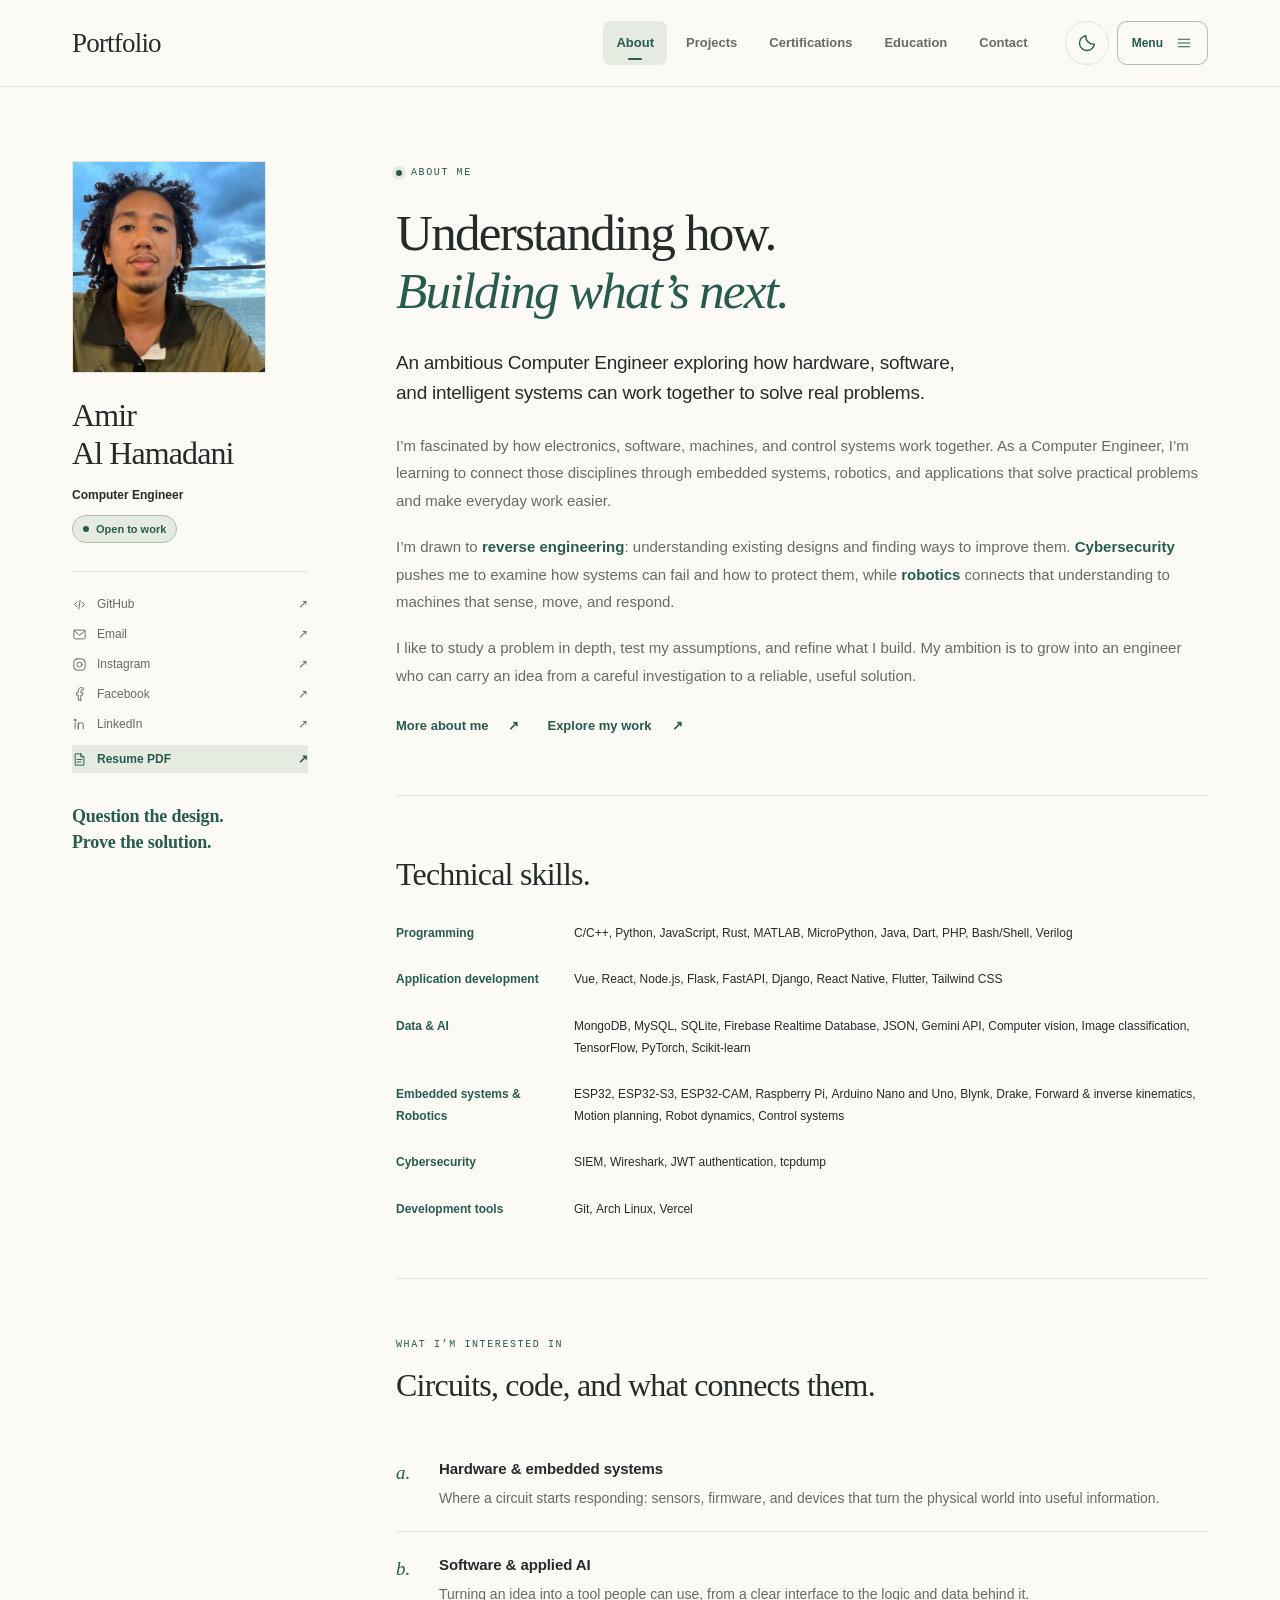
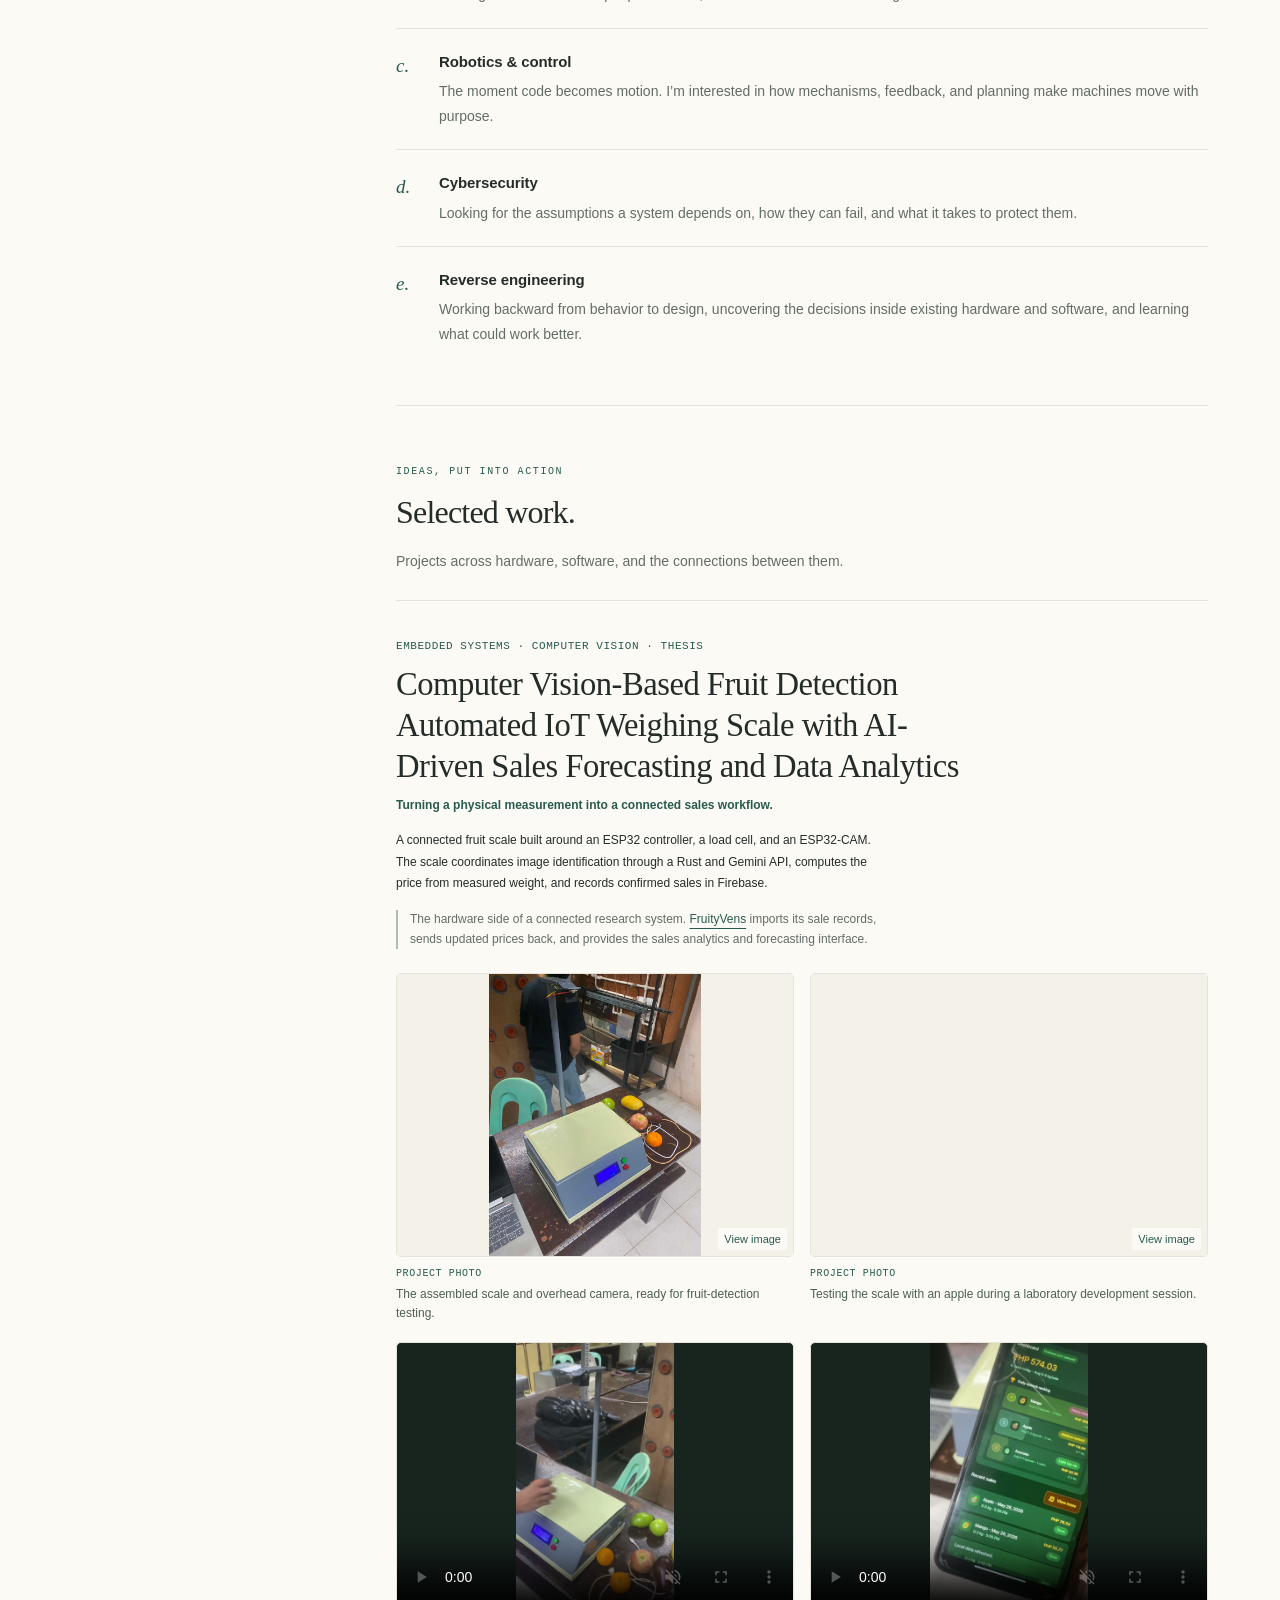
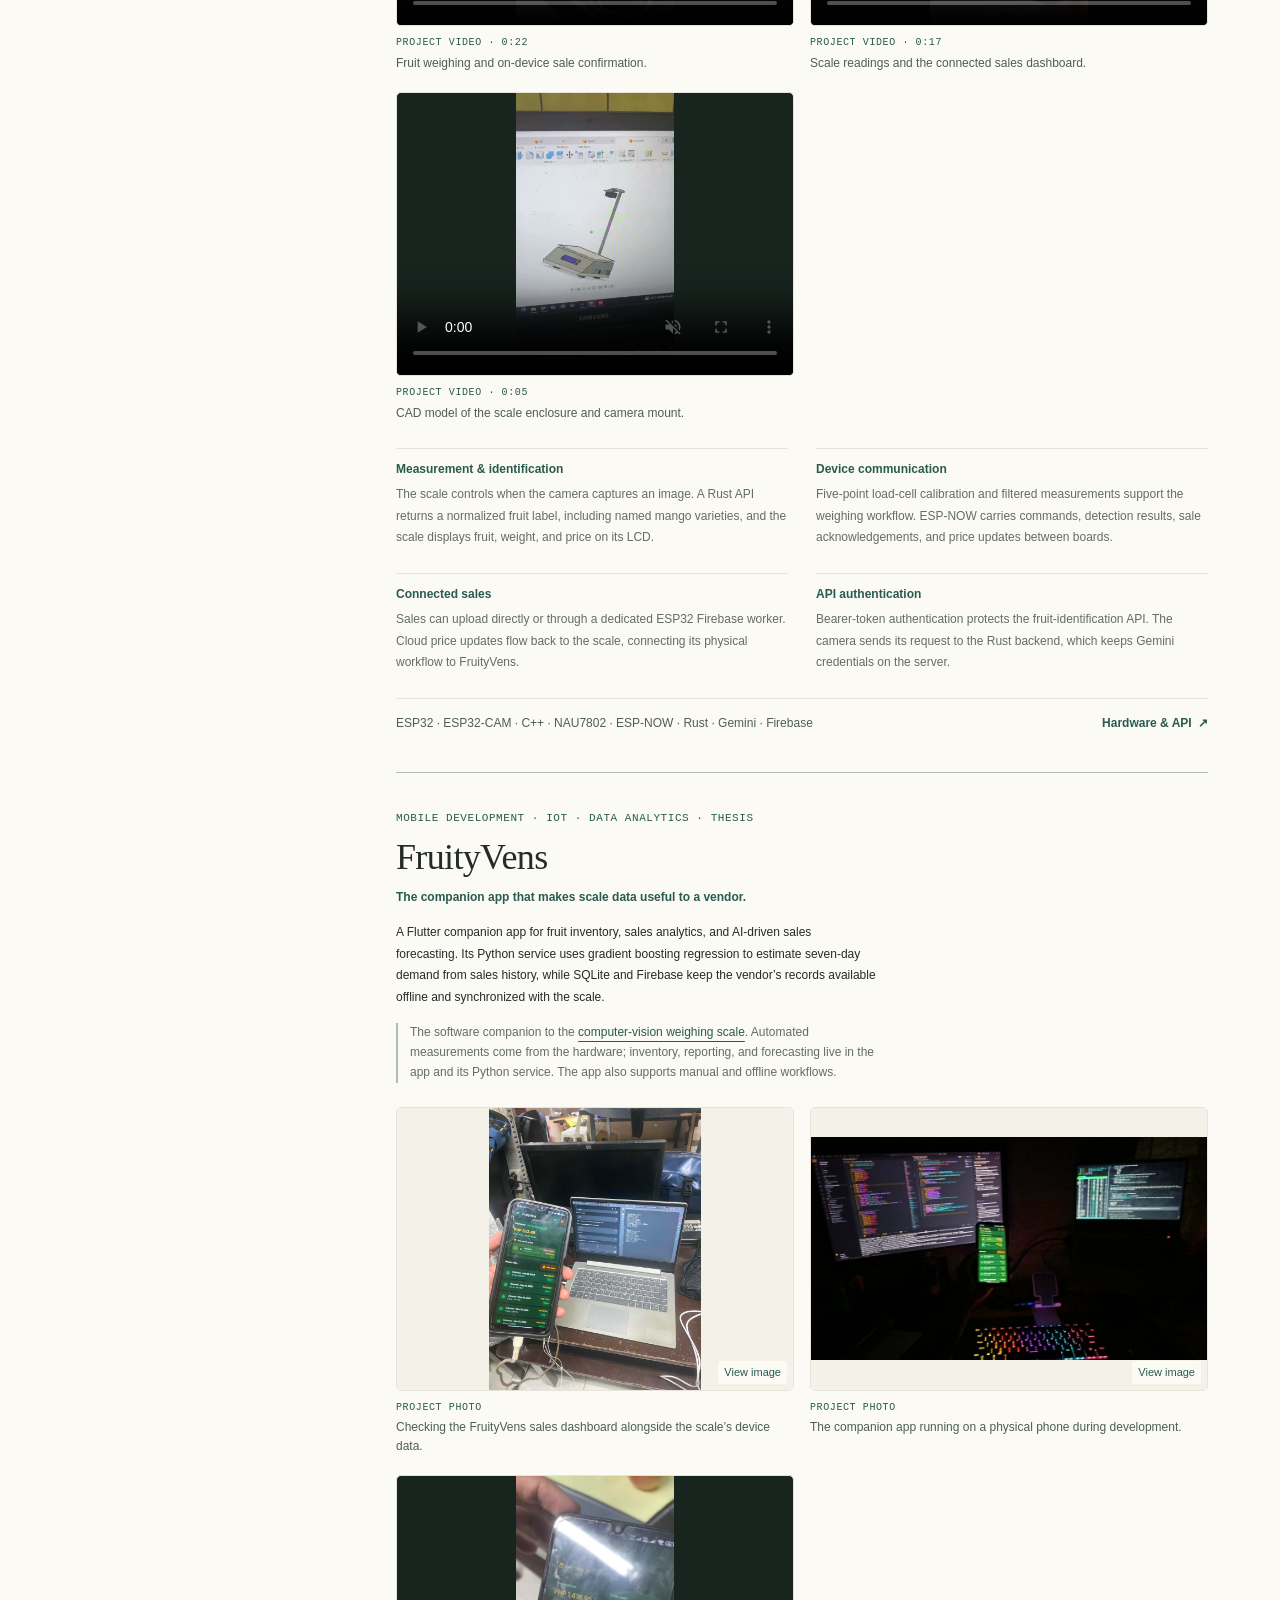
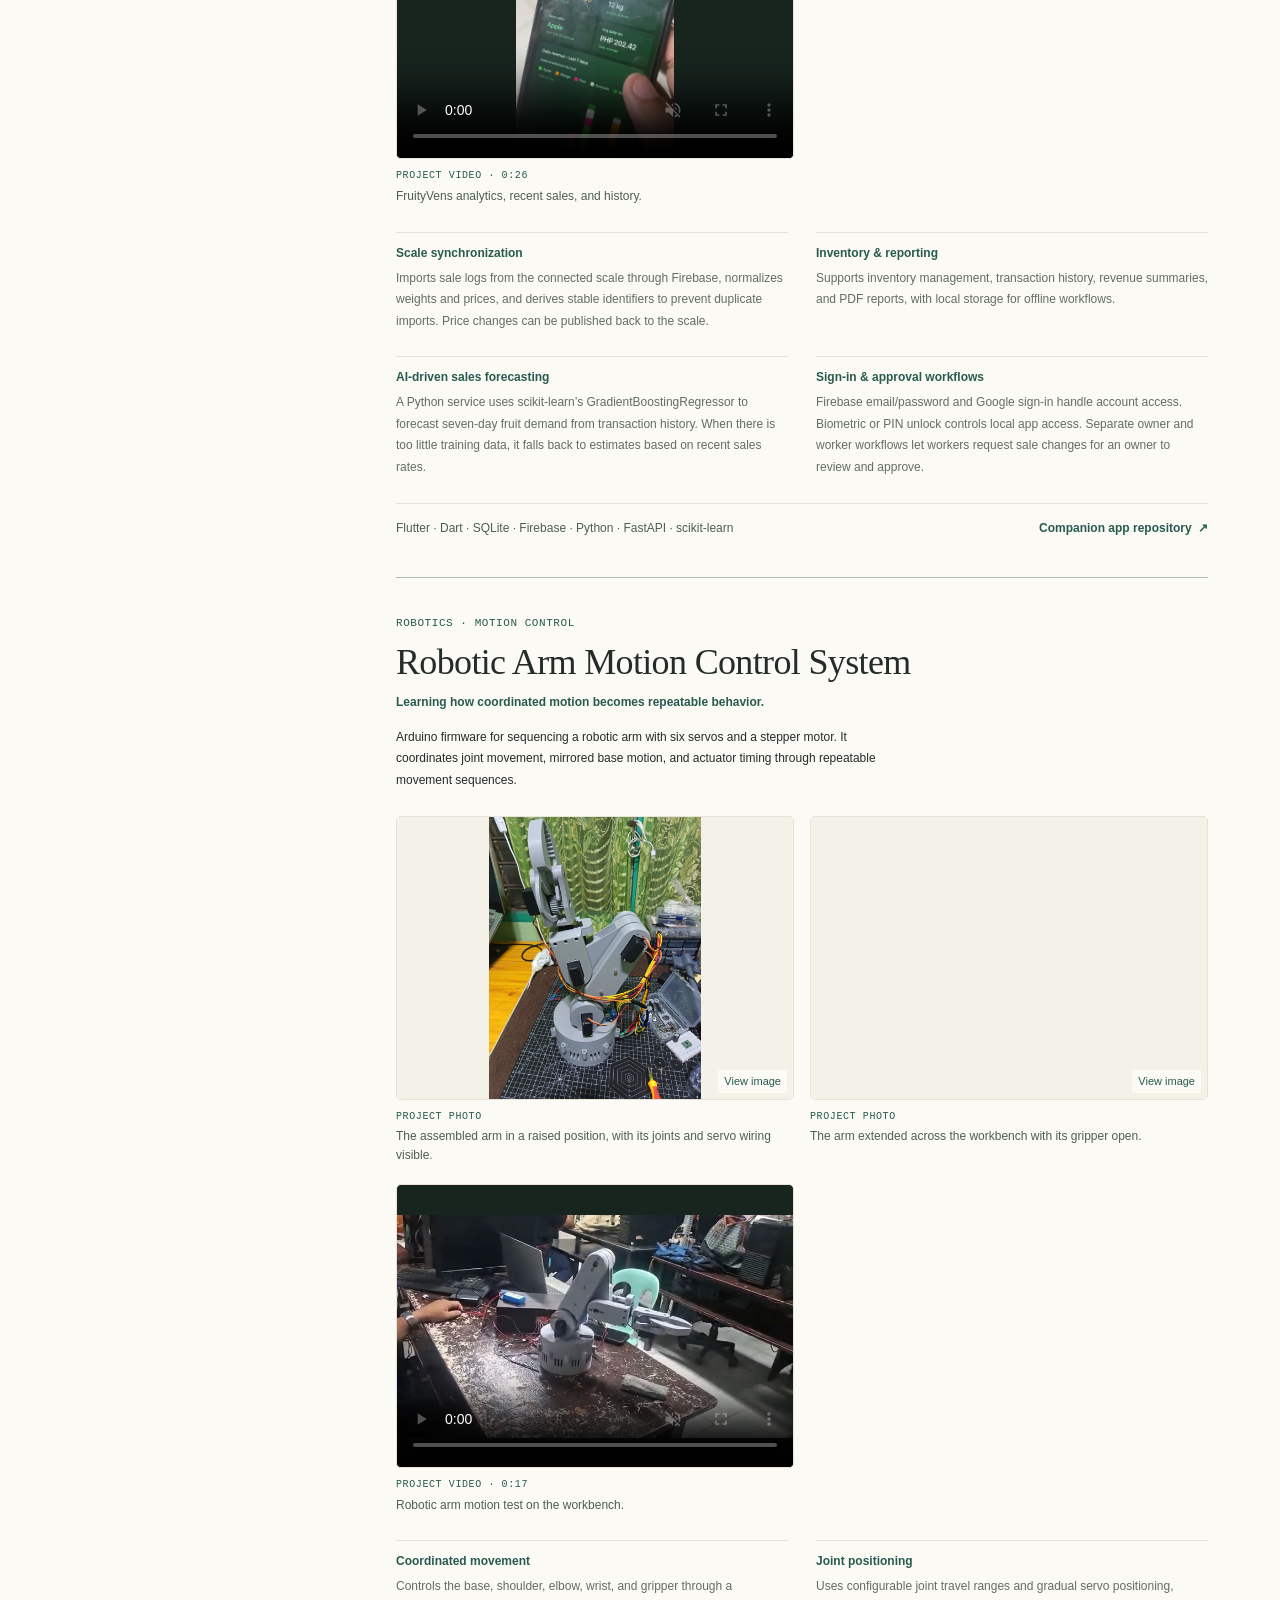
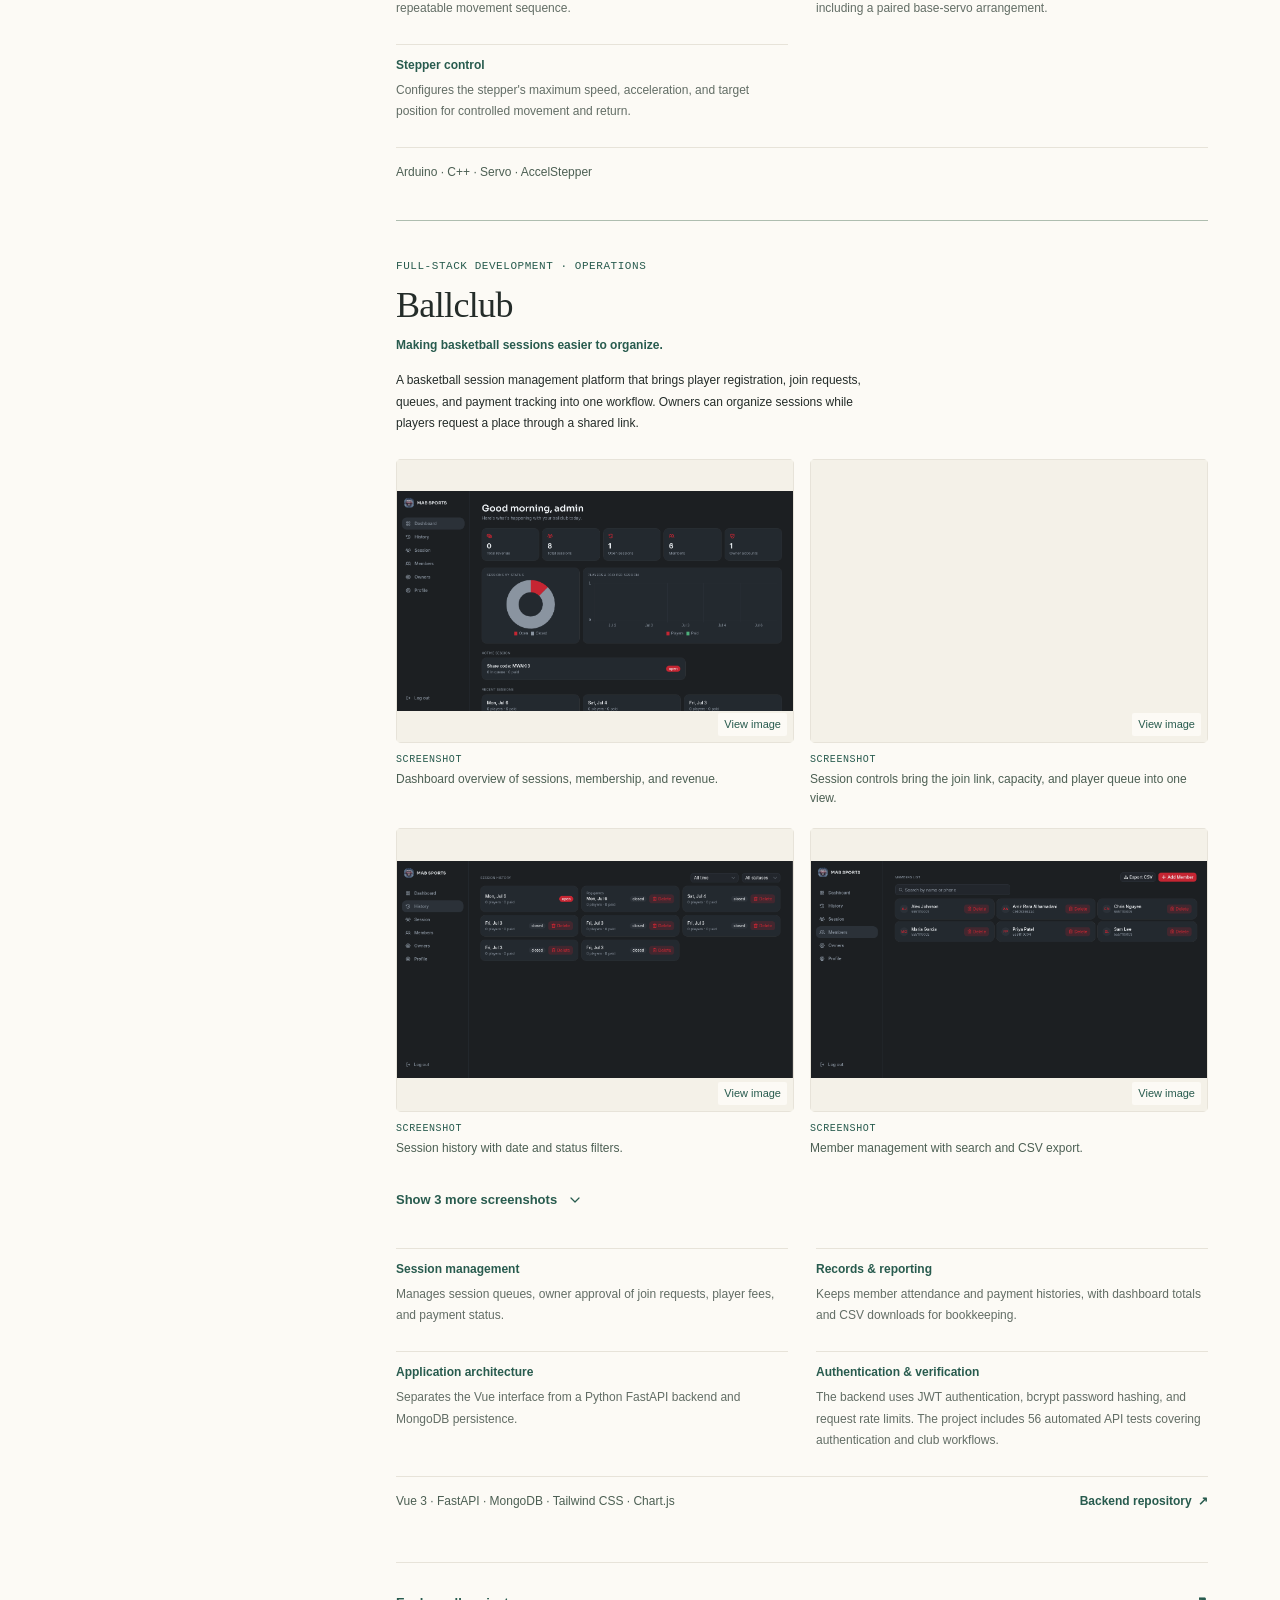
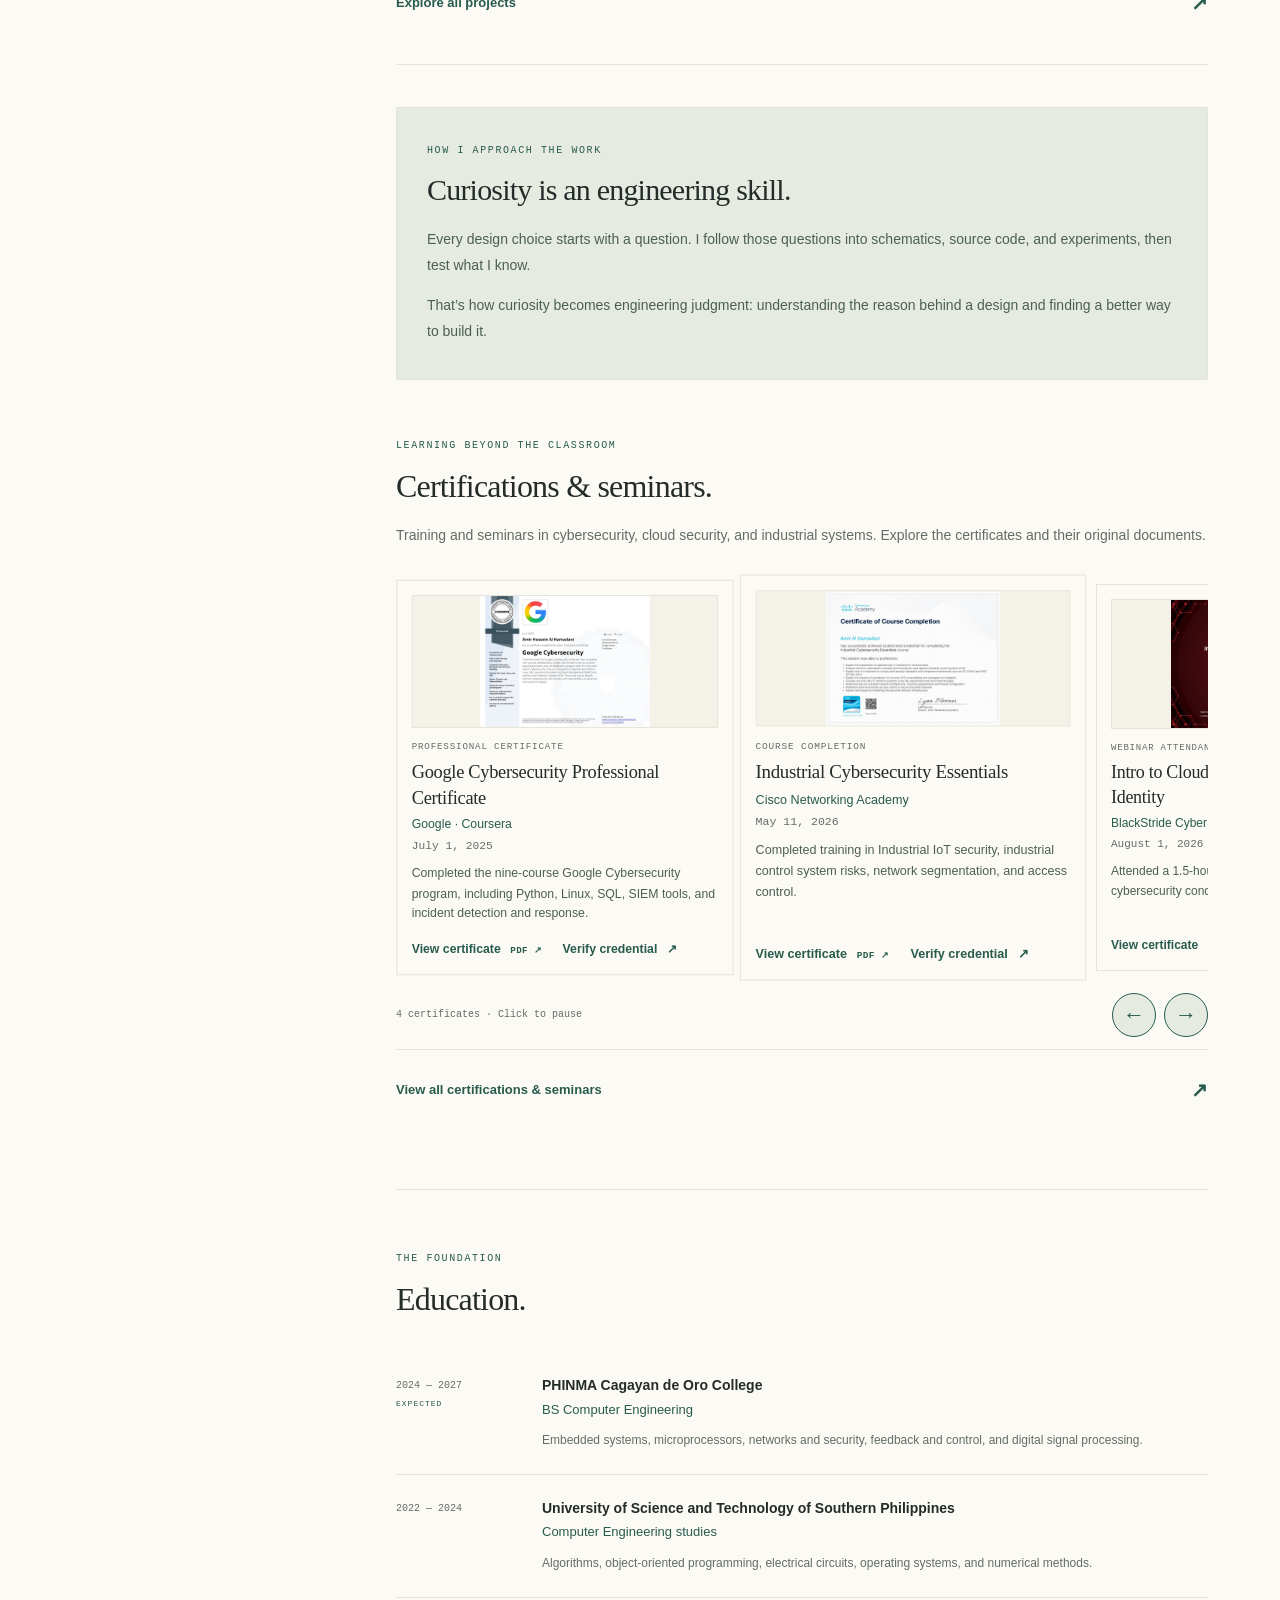
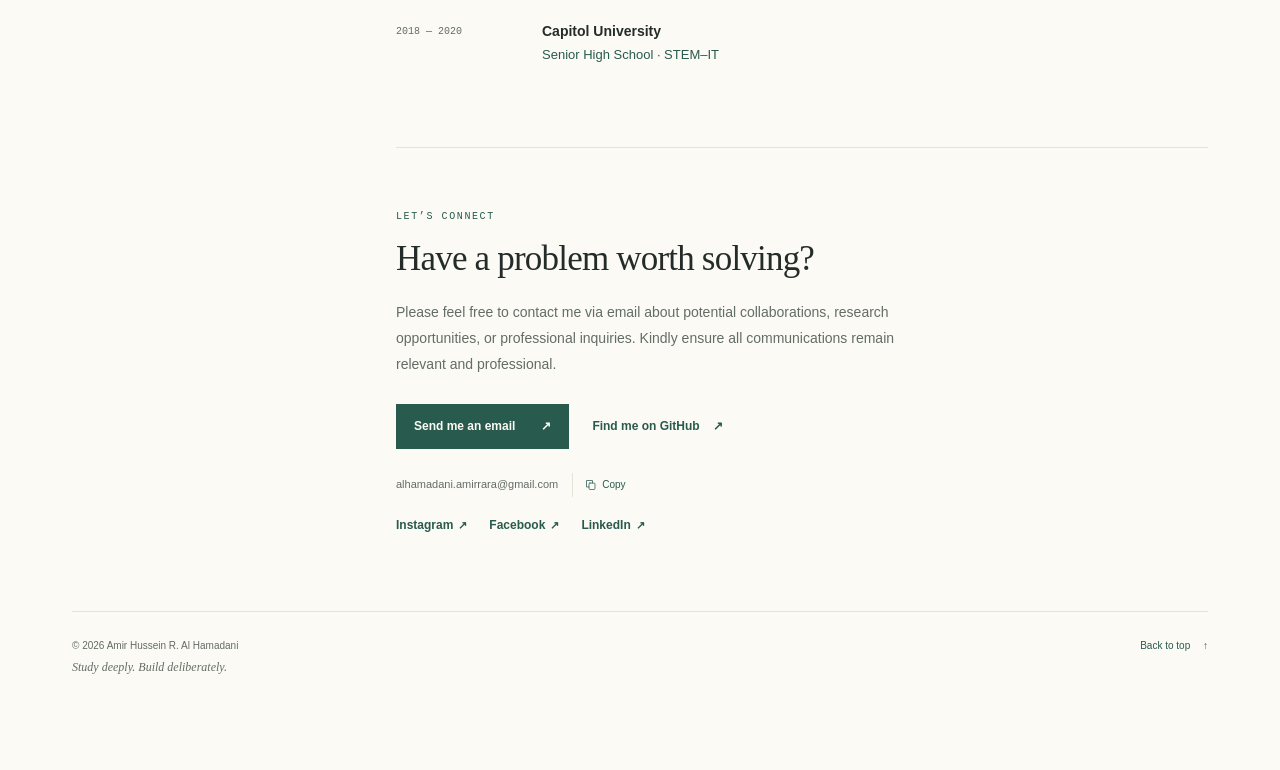
==== commit c34ff0d8: "changes project details" ====
--- a/index.html
+++ b/index.html
@@ -508,15 +508,10 @@
         <section class="section work-section" id="work" aria-labelledby="work-title">
           <div class="section-heading"><div><p class="section-eyebrow">IDEAS, PUT INTO ACTION</p><h2 id="work-title">Selected work.</h2></div></div>
           <p class="section-intro">Projects across hardware, software, and the connections between them.</p><article class="project" id="vision-scale">
-  <div class="project-topline"><span class="project-category">EMBEDDED SYSTEMS · COMPUTER VISION · THESIS </span><span class="project-number" aria-hidden="true">01</span></div>
+  <div class="project-topline"><span class="project-category">EMBEDDED SYSTEMS · COMPUTER VISION · THESIS </span></div>
   <h3 class="project-title-long">Computer Vision-Based Fruit Detection Automated IoT Weighing Scale with AI-Driven Sales Forecasting and Data Analytics</h3><p class="project-subtitle">Turning a physical measurement into a connected sales workflow.</p>
   <p>A connected fruit scale built around an ESP32 controller, a load cell, and an ESP32-CAM. The scale coordinates image identification through a Rust and Gemini API, computes the price from measured weight, and records confirmed sales in Firebase.</p><p class="project-connection">The hardware side of a connected research system. <a href="#fruityvens">FruityVens</a> imports its sale records, sends updated prices back, and provides the sales analytics and forecasting interface.</p>
-  <details class="project-details" open><summary>Project details &amp; media <span aria-hidden="true">+</span></summary><div class="details-content"><div class="project-features">
-  <div class="project-feature"><h4>Measurement &amp; identification</h4><p>The scale controls when the camera captures an image. A Rust API returns a normalized fruit label, including named mango varieties, and the scale displays fruit, weight, and price on its LCD.</p></div>
-  <div class="project-feature"><h4>Device communication</h4><p>Five-point load-cell calibration and filtered measurements support the weighing workflow. ESP-NOW carries commands, detection results, sale acknowledgements, and price updates between boards.</p></div>
-  <div class="project-feature"><h4>Connected sales</h4><p>Sales can upload directly or through a dedicated ESP32 Firebase worker. Cloud price updates flow back to the scale, connecting its physical workflow to FruityVens.</p></div>
-  <div class="project-feature"><h4>API authentication</h4><p>Bearer-token authentication protects the fruit-identification API. The camera sends its request to the Rust backend, which keeps Gemini credentials on the server.</p></div>
-</div><div class="project-media" role="group" aria-label="IoT weighing scale project documentation"><figure class="media-item">
+  <details class="project-details" open><summary>Project details &amp; media <span aria-hidden="true">+</span></summary><div class="details-content"><div class="project-media" role="group" aria-label="IoT weighing scale project documentation"><figure class="media-item">
   <a class="media-image-link" href="assets/projects/vision-scale/scale-prototype.jpeg" target="_blank" rel="noopener noreferrer" aria-label="Open full-size image in a new tab: Fruit-weighing scale prototype with an overhead camera, front display, and sample fruit on a laboratory table.">
     <img class="project-image" src="assets/projects/vision-scale/scale-prototype.jpeg" alt="Fruit-weighing scale prototype with an overhead camera, front display, and sample fruit on a laboratory table." width="3024" height="4032" loading="lazy" decoding="async">
     <span class="media-open" aria-hidden="true">View full size ↗</span>
@@ -546,18 +541,19 @@
     Your browser does not support this video. <a href="assets/projects/vision-scale/scale-cad-model.mp4">Open the video file</a>.
   </video>
   <figcaption><span class="media-type">PROJECT VIDEO · 0:05</span>CAD model of the scale enclosure and camera mount.</figcaption>
- </figure></div></div></details>
+ </figure></div>
+<div class="project-features">
+  <div class="project-feature"><h4>Measurement &amp; identification</h4><p>The scale controls when the camera captures an image. A Rust API returns a normalized fruit label, including named mango varieties, and the scale displays fruit, weight, and price on its LCD.</p></div>
+  <div class="project-feature"><h4>Device communication</h4><p>Five-point load-cell calibration and filtered measurements support the weighing workflow. ESP-NOW carries commands, detection results, sale acknowledgements, and price updates between boards.</p></div>
+  <div class="project-feature"><h4>Connected sales</h4><p>Sales can upload directly or through a dedicated ESP32 Firebase worker. Cloud price updates flow back to the scale, connecting its physical workflow to FruityVens.</p></div>
+  <div class="project-feature"><h4>API authentication</h4><p>Bearer-token authentication protects the fruit-identification API. The camera sends its request to the Rust backend, which keeps Gemini credentials on the server.</p></div>
+</div></div></details>
   <div class="project-bottom"><p class="project-stack">ESP32 · ESP32-CAM · C++ · NAU7802 · ESP-NOW · Rust · Gemini · Firebase</p><div class="project-links"><a href="https://github.com/alhamadaniamir/My-thesis-Project-correlation-with-FruityVens-App">Hardware &amp; API <span aria-hidden="true">↗</span></a></div></div>
  </article><article class="project" id="fruityvens">
-  <div class="project-topline"><span class="project-category">MOBILE DEVELOPMENT · IOT · DATA ANALYTICS · THESIS </span><span class="project-number" aria-hidden="true">02</span></div>
+  <div class="project-topline"><span class="project-category">MOBILE DEVELOPMENT · IOT · DATA ANALYTICS · THESIS </span></div>
   <h3>FruityVens</h3><p class="project-subtitle">The companion app that makes scale data useful to a vendor.</p>
   <p>A Flutter companion app for fruit inventory, sales analytics, and AI-driven sales forecasting. Its Python service uses gradient boosting regression to estimate seven-day demand from sales history, while SQLite and Firebase keep the vendor’s records available offline and synchronized with the scale.</p><p class="project-connection">The software companion to the <a href="#vision-scale">computer-vision weighing scale</a>. Automated measurements come from the hardware; inventory, reporting, and forecasting live in the app and its Python service. The app also supports manual and offline workflows.</p>
-  <details class="project-details" open><summary>Project details &amp; media <span aria-hidden="true">+</span></summary><div class="details-content"><div class="project-features">
-  <div class="project-feature"><h4>Scale synchronization</h4><p>Imports sale logs from the connected scale through Firebase, normalizes weights and prices, and derives stable identifiers to prevent duplicate imports. Price changes can be published back to the scale.</p></div>
-  <div class="project-feature"><h4>Inventory &amp; reporting</h4><p>Supports inventory management, transaction history, revenue summaries, and PDF reports, with local storage for offline workflows.</p></div>
-  <div class="project-feature"><h4>AI-driven sales forecasting</h4><p>A Python service uses scikit-learn’s GradientBoostingRegressor to forecast seven-day fruit demand from transaction history. When there is too little training data, it falls back to estimates based on recent sales rates.</p></div>
-  <div class="project-feature"><h4>Sign-in &amp; approval workflows</h4><p>Firebase email/password and Google sign-in handle account access. Biometric or PIN unlock controls local app access. Separate owner and worker workflows let workers request sale changes for an owner to review and approve.</p></div>
-</div><div class="project-media" role="group" aria-label="FruityVens companion app project documentation"><figure class="media-item">
+  <details class="project-details" open><summary>Project details &amp; media <span aria-hidden="true">+</span></summary><div class="details-content"><div class="project-media" role="group" aria-label="FruityVens companion app project documentation"><figure class="media-item">
   <a class="media-image-link" href="assets/projects/fruityvens/mobile-dashboard-test.jpeg" target="_blank" rel="noopener noreferrer" aria-label="Open full-size image in a new tab: FruityVens running on a phone with its sales dashboard visible beside a laptop displaying device data.">
     <img class="project-image" src="assets/projects/fruityvens/mobile-dashboard-test.jpeg" alt="FruityVens running on a phone with its sales dashboard visible beside a laptop displaying device data." width="1536" height="2048" loading="lazy" decoding="async">
     <span class="media-open" aria-hidden="true">View full size ↗</span>
@@ -575,17 +571,19 @@
     Your browser does not support this video. <a href="assets/projects/fruityvens/companion-app-demo.mp4">Open the video file</a>.
   </video>
   <figcaption><span class="media-type">PROJECT VIDEO · 0:26</span>FruityVens analytics, recent sales, and history.</figcaption>
- </figure></div></div></details>
+ </figure></div>
+<div class="project-features">
+  <div class="project-feature"><h4>Scale synchronization</h4><p>Imports sale logs from the connected scale through Firebase, normalizes weights and prices, and derives stable identifiers to prevent duplicate imports. Price changes can be published back to the scale.</p></div>
+  <div class="project-feature"><h4>Inventory &amp; reporting</h4><p>Supports inventory management, transaction history, revenue summaries, and PDF reports, with local storage for offline workflows.</p></div>
+  <div class="project-feature"><h4>AI-driven sales forecasting</h4><p>A Python service uses scikit-learn’s GradientBoostingRegressor to forecast seven-day fruit demand from transaction history. When there is too little training data, it falls back to estimates based on recent sales rates.</p></div>
+  <div class="project-feature"><h4>Sign-in &amp; approval workflows</h4><p>Firebase email/password and Google sign-in handle account access. Biometric or PIN unlock controls local app access. Separate owner and worker workflows let workers request sale changes for an owner to review and approve.</p></div>
+</div></div></details>
   <div class="project-bottom"><p class="project-stack">Flutter · Dart · SQLite · Firebase · Python · FastAPI · scikit-learn</p><div class="project-links"><a href="https://github.com/alhamadaniamir/FruityVens">Companion app repository <span aria-hidden="true">↗</span></a></div></div>
  </article><article class="project" id="robotic-arm">
-  <div class="project-topline"><span class="project-category">ROBOTICS · MOTION CONTROL</span><span class="project-number" aria-hidden="true">03</span></div>
+  <div class="project-topline"><span class="project-category">ROBOTICS · MOTION CONTROL</span></div>
   <h3>Robotic Arm Motion Control System</h3><p class="project-subtitle">Learning how coordinated motion becomes repeatable behavior.</p>
   <p>Arduino firmware for sequencing a robotic arm with six servos and a stepper motor. It coordinates joint movement, mirrored base motion, and actuator timing through repeatable movement sequences.</p>
-  <details class="project-details" open><summary>Project details &amp; media <span aria-hidden="true">+</span></summary><div class="details-content"><div class="project-features">
-  <div class="project-feature"><h4>Coordinated movement</h4><p>Controls the base, shoulder, elbow, wrist, and gripper through a repeatable movement sequence.</p></div>
-  <div class="project-feature"><h4>Joint positioning</h4><p>Uses configurable joint travel ranges and gradual servo positioning, including a paired base-servo arrangement.</p></div>
-  <div class="project-feature"><h4>Stepper control</h4><p>Configures the stepper&#x27;s maximum speed, acceleration, and target position for controlled movement and return.</p></div>
-</div><div class="project-media" role="group" aria-label="Robotic arm project documentation"><figure class="media-item">
+  <details class="project-details" open><summary>Project details &amp; media <span aria-hidden="true">+</span></summary><div class="details-content"><div class="project-media" role="group" aria-label="Robotic arm project documentation"><figure class="media-item">
   <a class="media-image-link" href="assets/projects/robotic-arm/raised-arm.jpeg" target="_blank" rel="noopener noreferrer" aria-label="Open full-size image in a new tab: Gray robotic arm on a workbench with the gripper raised and servo wiring visible.">
     <img class="project-image" src="assets/projects/robotic-arm/raised-arm.jpeg" alt="Gray robotic arm on a workbench with the gripper raised and servo wiring visible." width="1536" height="2048" loading="lazy" decoding="async">
     <span class="media-open" aria-hidden="true">View full size ↗</span>
@@ -603,18 +601,18 @@
     Your browser does not support this video. <a href="assets/projects/robotic-arm/robotic-arm-demo.mp4">Open the video file</a>.
   </video>
   <figcaption><span class="media-type">PROJECT VIDEO · 0:17</span>Robotic arm motion test on the workbench.</figcaption>
- </figure></div></div></details>
+ </figure></div>
+<div class="project-features">
+  <div class="project-feature"><h4>Coordinated movement</h4><p>Controls the base, shoulder, elbow, wrist, and gripper through a repeatable movement sequence.</p></div>
+  <div class="project-feature"><h4>Joint positioning</h4><p>Uses configurable joint travel ranges and gradual servo positioning, including a paired base-servo arrangement.</p></div>
+  <div class="project-feature"><h4>Stepper control</h4><p>Configures the stepper&#x27;s maximum speed, acceleration, and target position for controlled movement and return.</p></div>
+</div></div></details>
   <div class="project-bottom"><p class="project-stack">Arduino · C++ · Servo · AccelStepper</p><div class="project-links"></div></div>
  </article><article class="project" id="ballclub">
-  <div class="project-topline"><span class="project-category">FULL-STACK DEVELOPMENT · OPERATIONS</span><span class="project-number" aria-hidden="true">04</span></div>
+  <div class="project-topline"><span class="project-category">FULL-STACK DEVELOPMENT · OPERATIONS</span></div>
   <h3>Ballclub</h3><p class="project-subtitle">Making basketball sessions easier to organize.</p>
   <p>A basketball session management platform that brings player registration, join requests, queues, and payment tracking into one workflow. Owners can organize sessions while players request a place through a shared link.</p>
-  <details class="project-details" open><summary>Project details &amp; media <span aria-hidden="true">+</span></summary><div class="details-content"><div class="project-features">
-  <div class="project-feature"><h4>Session management</h4><p>Manages session queues, owner approval of join requests, player fees, and payment status.</p></div>
-  <div class="project-feature"><h4>Records &amp; reporting</h4><p>Keeps member attendance and payment histories, with dashboard totals and CSV downloads for bookkeeping.</p></div>
-  <div class="project-feature"><h4>Application architecture</h4><p>Separates the Vue interface from a Python FastAPI backend and MongoDB persistence.</p></div>
-  <div class="project-feature"><h4>Authentication &amp; verification</h4><p>The backend uses JWT authentication, bcrypt password hashing, and request rate limits. The project includes 56 automated API tests covering authentication and club workflows.</p></div>
-</div><div class="project-media" role="group" aria-label="Ballclub project documentation"><figure class="media-item">
+  <details class="project-details" open><summary>Project details &amp; media <span aria-hidden="true">+</span></summary><div class="details-content"><div class="project-media" role="group" aria-label="Ballclub project documentation"><figure class="media-item">
   <a class="media-image-link" href="assets/projects/ballclub/dashboard.png" target="_blank" rel="noopener noreferrer" aria-label="Open full-size image in a new tab: Ballclub dashboard with session totals, a status chart, an active session, and recent sessions.">
     <img class="project-image" src="assets/projects/ballclub/dashboard.png" alt="Ballclub dashboard with session totals, a status chart, an active session, and recent sessions." width="1307" height="724" loading="lazy" decoding="async">
     <span class="media-open" aria-hidden="true">View full size ↗</span>
@@ -659,7 +657,13 @@
     <span class="media-open" aria-hidden="true">View full size ↗</span>
   </a>
   <figcaption><span class="media-type">SCREENSHOT</span>The owner sign-in screen.</figcaption>
- </figure></div></div></details></div></div></details>
+ </figure></div></div></details></div>
+<div class="project-features">
+  <div class="project-feature"><h4>Session management</h4><p>Manages session queues, owner approval of join requests, player fees, and payment status.</p></div>
+  <div class="project-feature"><h4>Records &amp; reporting</h4><p>Keeps member attendance and payment histories, with dashboard totals and CSV downloads for bookkeeping.</p></div>
+  <div class="project-feature"><h4>Application architecture</h4><p>Separates the Vue interface from a Python FastAPI backend and MongoDB persistence.</p></div>
+  <div class="project-feature"><h4>Authentication &amp; verification</h4><p>The backend uses JWT authentication, bcrypt password hashing, and request rate limits. The project includes 56 automated API tests covering authentication and club workflows.</p></div>
+</div></div></details>
   <div class="project-bottom"><p class="project-stack">Vue 3 · FastAPI · MongoDB · Tailwind CSS · Chart.js</p><div class="project-links"><a href="https://github.com/alhamadaniamir/ballclub-app-front">Backend repository <span aria-hidden="true">↗</span></a></div></div>
  </article>
           <a class="collection-link" href="projects.html"><span>Explore all projects</span><span aria-hidden="true">↗</span></a>
--- a/style.css
+++ b/style.css
@@ -223,14 +223,14 @@
 .interest p { margin-top: 4px; color: var(--muted); font-size: 14px; line-height: 1.8; }
 
 .work-section { padding-bottom: 20px; }
-.project { position: relative; padding: 34px 0 38px; }
-.project + .project { border-top: 1px solid var(--rule); }
-.project-topline { display: flex; align-items: center; justify-content: space-between; gap: 16px; margin-bottom: 11px; }
-.project-category, .project-number { color: var(--panel-ink); font-family: var(--mono); font-size: 11px; line-height: 1.7; letter-spacing: .5px; transition: color .25s ease; }
-.project-number { letter-spacing: 0; }
-.project h3 { font-family: var(--serif); font-size: 30px; font-weight: 400; line-height: 1.3; letter-spacing: -.6px; transition: color .28s ease; }
-.project-subtitle { margin-top: 4px; font-size: 14px; font-weight: 600; color: var(--accent); }
-.project > p:not(.project-subtitle) { margin-top: 15px; font-size: 15px; line-height: 1.8; color: var(--ink); }
+.project { padding: 34px 0 38px; font-size: 12px; }
+.work-section > .project:first-of-type { margin-top: 25px; border-top: 1px solid var(--rule); }
+.project + .project { border-top: 1px solid var(--border-accent); }
+.project-topline { margin-bottom: 8px; }
+.project-category { color: var(--accent); font: 11px/1.7 var(--mono); letter-spacing: .55px; }
+.project h3 { font-family: var(--serif); font-size: clamp(28px, 3.1vw, 36px); font-weight: 400; line-height: 1.22; letter-spacing: -.65px; text-wrap: balance; }
+.project-subtitle { margin-top: 8px; font-weight: 600; line-height: 1.6; color: var(--accent); }
+.project > p:not(.project-subtitle) { margin-top: 15px; line-height: 1.8; color: var(--ink); }
 .project > p:not(.project-subtitle, .project-connection) { max-width: 72ch; }
 .system-flow { display: flex; justify-content: space-between; align-items: center; gap: 10px; margin-top: 22px; padding: 17px 19px; border: 1px solid var(--rule); background: var(--surface); }
 .system-flow > span:not(.flow-arrow) { font-size: 11px; line-height: 1.6; white-space: nowrap; }
@@ -244,20 +244,20 @@
 .project-details > summary > span { display: grid; place-items: center; flex: 0 0 20px; width: 20px; height: 20px; margin-left: 2px; border-radius: 50%; background: var(--soft-green); font-size: 16px; font-weight: 400; line-height: 1; transition: transform .18s ease, background-color .18s ease; }
 .project-details[open] > summary, .project-details > summary:hover { background: var(--soft-green); border-color: var(--accent); }
 .project-details[open] > summary > span { background: var(--paper); transform: rotate(45deg); }
-.details-content { padding: 22px 0 0 18px; margin-top: 12px; border-left: 2px solid var(--border-accent); font-size: 14px; color: var(--ink); line-height: 1.8; }
+.details-content { padding: 22px 0 0 18px; margin-top: 12px; border-left: 2px solid var(--border-accent); color: var(--ink); line-height: 1.8; }
 .details-content p + p { margin-top: 12px; }
 .project-features { display: grid; grid-template-columns: repeat(2, minmax(0, 1fr)); gap: 24px 28px; }
-.project-feature { min-width: 0; }
-.project-feature p { margin-top: 7px; }
-.details-content .project-feature h4 { margin: 0; }
+.project-feature { min-width: 0; padding-top: 11px; border-top: 1px solid var(--rule); }
+.project-feature p { margin-top: 6px; color: var(--muted); }
+.details-content .project-feature h4 { margin: 0; color: var(--accent); }
 .home-page .project-details { margin-top: 24px; }
 .home-page .project-details > summary { display: none; }
-.home-page .project-details > .details-content { max-width: 900px; padding: 24px 0 0; margin-top: 0; border-top: 1px solid var(--rule); border-left: 0; }
-.home-page .project-details > .details-content h4 { color: var(--accent); }
-.home-page .project-details .project-media { margin-top: 27px; }
+.home-page .project-details > .details-content { max-width: 900px; padding: 0; margin-top: 0; border: 0; }
+.home-page .project-details .project-media { margin-top: 0; }
+.home-page .project-media + .project-features { margin-top: 26px; }
 /* Keep project videos compact in both the homepage and the full archive. */
 .project-details .media-item--wide { grid-column: auto; }
-.project-details .project-video { width: 100%; max-height: 320px; margin-inline: auto; object-fit: contain; }
+.project-details .project-video { width: 100%; aspect-ratio: 4 / 3; max-height: 284px; }
 .project-media { display: grid; grid-template-columns: repeat(2, minmax(0, 1fr)); gap: 20px 16px; margin-top: 25px; }
 .media-more { grid-column: 1 / -1; min-width: 0; }
 .media-more > summary, .media-more-collapse { display: flex; align-items: center; gap: 10px; width: fit-content; max-width: 100%; min-height: 44px; padding: 8px 0; border: 0; background: transparent; color: var(--accent); font: 600 13px/1.5 var(--sans); }
@@ -281,22 +281,22 @@
 .media-placeholder svg { width: 30px; height: 30px; margin-bottom: 3px; fill: none; stroke: var(--accent); stroke-width: 1.2; stroke-linecap: round; stroke-linejoin: round; }
 .media-placeholder strong { color: var(--accent); font-size: 12px; line-height: 1.6; font-weight: 600; }
 .media-placeholder > span { max-width: 230px; font-size: 11px; line-height: 1.6; }
-.media-item figcaption { margin-top: 9px; font-size: 12px; line-height: 1.65; color: var(--panel-ink); }
+.media-item figcaption { margin-top: 9px; line-height: 1.55; color: var(--panel-ink); }
 .media-type { display: block; margin-bottom: 3px; color: var(--accent); font-family: var(--mono); font-size: 10px; letter-spacing: .6px; }
 .project-image, .project-video { display: block; width: 100%; height: auto; aspect-ratio: 16 / 10; object-fit: contain; background: var(--surface); border: 1px solid var(--rule); }
-.project-video { aspect-ratio: auto; max-height: 640px; background: #18251f; }
-.project-video { transition: border-color .22s ease, box-shadow .28s ease, transform .3s cubic-bezier(.22, 1, .36, 1); }
-.project-video:hover, .project-video:focus-visible { border-color: var(--border-accent); box-shadow: 0 5px 18px var(--shadow); transform: translateY(-2px); }
-.media-image-link { position: relative; display: block; overflow: hidden; background: var(--surface); }
-.media-image-link .project-image { aspect-ratio: 4 / 3; transition: transform .32s cubic-bezier(.2, .65, .3, 1), border-color .22s ease; }
+.project-video { aspect-ratio: auto; max-height: 640px; background: #18251f; border-radius: 5px; transition: border-color .22s ease; }
+.project-video:hover, .project-video:focus-visible { border-color: var(--accent); }
+.media-image-link { position: relative; display: block; overflow: hidden; background: var(--surface); border-radius: 5px; }
+.media-image-link .project-image { aspect-ratio: 4 / 3; max-height: 284px; transition: transform .32s cubic-bezier(.2, .65, .3, 1), border-color .22s ease; }
 .media-image-link:focus-visible .project-image { transform: scale(1.025); border-color: var(--accent); }
 .media-open { position: absolute; right: 7px; bottom: 7px; padding: 3px 6px; border-radius: 2px; background: var(--paper); color: var(--accent); font-size: 11px; line-height: 1.5; }
 .media-transcript { display: inline-block; margin-top: 5px; color: var(--accent); font-size: 12px; text-decoration: underline; }
 .media-item--wide { grid-column: 1 / -1; }
-.project-bottom { display: flex; flex-wrap: wrap; gap: 14px 24px; justify-content: space-between; align-items: baseline; margin-top: 24px; }
-.project-stack { font-size: 12px; color: var(--panel-ink); line-height: 1.8; }
+.project-bottom { display: flex; flex-wrap: wrap; gap: 10px 24px; justify-content: space-between; align-items: baseline; margin-top: 24px; padding-top: 14px; border-top: 1px solid var(--rule); }
+.project-stack { color: var(--panel-ink); line-height: 1.7; }
 .project-links { display: flex; flex-wrap: wrap; align-items: center; gap: 12px 20px; }
-.project-links a { color: var(--accent); font-size: 13px; font-weight: 600; white-space: nowrap; }
+.project-links:empty { display: none; }
+.project-links a { color: var(--accent); font-weight: 600; }
 .project-links a:hover { text-decoration: underline; }
 .project-links a span { margin-left: 3px; }
 .project-note { color: var(--panel-ink); font-size: 12px; font-style: italic; }
@@ -343,10 +343,6 @@
   .section h2::after, .archive-section h2::after, .archive-intro h1::after, .about-section h1::after, .project h3::after, .personal-interest h3::after, .education-item h3::after, .toolkit-group h3::after, .certificate-info h3::after, .engineering-decision h4::after { content: ""; position: absolute; left: 0; bottom: -.16em; width: 42px; height: 1px; background: currentColor; opacity: .65; transform: scaleX(0); transform-origin: left; transition: transform .38s cubic-bezier(.22, 1, .36, 1); pointer-events: none; }
   .section h2:hover, .archive-section h2:hover, .archive-intro h1:hover, .about-section h1:hover, .project h3:hover, .personal-interest h3:hover, .education-item h3:hover, .toolkit-group h3:hover, .certificate-info h3:hover, .engineering-decision h4:hover { color: var(--accent); }
   .section h2:hover::after, .archive-section h2:hover::after, .archive-intro h1:hover::after, .about-section h1:hover::after, .project h3:hover::after, .personal-interest h3:hover::after, .education-item h3:hover::after, .toolkit-group h3:hover::after, .certificate-info h3:hover::after, .engineering-decision h4:hover::after { transform: scaleX(1); }
-  .project::before { content: ""; position: absolute; top: 34px; bottom: 38px; left: -12px; width: 2px; background: var(--accent); opacity: 0; transform: scaleY(.08); transform-origin: top; transition: opacity .24s ease, transform .4s cubic-bezier(.22, 1, .36, 1); pointer-events: none; }
-  .project:hover::before, .project:focus-within::before { opacity: .75; transform: scaleY(1); }
-  .project:hover .project-category, .project:hover .project-number, .project:focus-within .project-category, .project:focus-within .project-number { color: var(--accent); }
-  .project:hover h3 { color: var(--accent); }
   .media-image-link:hover { box-shadow: 0 5px 18px var(--shadow); }
   .media-image-link:hover .project-image { transform: scale(1.018); border-color: var(--accent); }
   .certificate-card:hover { translate: 0 -2px; border-color: var(--border-accent); box-shadow: 0 5px 16px var(--shadow); }
@@ -446,10 +442,10 @@
 .menu-panel a > span { color: var(--accent); transition: transform .18s ease; }
 .menu-panel a:hover > span, .menu-panel a:focus-visible > span { transform: translateX(3px); }
 .menu-panel a[aria-current="page"] { box-shadow: inset 2px 0 var(--accent); }
-.project .project-title-long { max-width: 790px; font-size: clamp(23px, 2.4vw, 28px); line-height: 1.38; letter-spacing: -.5px; }
-.project-connection { padding: 14px 16px; background: var(--soft-green); border-left: 2px solid var(--border-accent); }
+.project .project-title-long { max-width: 790px; font-size: clamp(24px, 2.55vw, 33px); line-height: 1.27; letter-spacing: -.5px; }
+.project > p.project-connection { max-width: 74ch; padding-left: 12px; border-left: 2px solid var(--border-accent); color: var(--muted); line-height: 1.65; }
 .project-connection a { color: var(--accent); text-decoration: underline; }
-.details-content h4 { margin: 22px 0 7px; color: var(--ink); font-size: 14px; font-weight: 600; line-height: 1.5; }
+.details-content h4 { margin: 22px 0 7px; color: var(--ink); font-size: inherit; font-weight: 600; line-height: 1.5; }
 .details-content h4:first-child { margin-top: 0; }
 .details-content ul { padding-left: 18px; margin: 8px 0 14px; }
 .details-content li + li { margin-top: 7px; }
@@ -478,7 +474,7 @@
 .research-page { min-height: calc(100svh - 260px); }
 .education-page .education-detail { font-size: 13px; }
 .archive-projects .project { padding: 36px 0 42px; }
-.archive-projects .project > p:not(.project-subtitle) { max-width: 840px; }
+.archive-projects .project > p:not(.project-subtitle, .project-connection) { max-width: 840px; }
 .archive-projects .project-media { max-width: 820px; }
 .archive-projects .project-details { max-width: 900px; }
 .archive-cta { margin-top: 36px; padding: 26px 28px; background: var(--soft-green); }
@@ -615,7 +611,7 @@
   .media-image-link .project-image { aspect-ratio: 4 / 3; max-height: 160px; object-fit: contain; }
   .project-media .project-video { aspect-ratio: 4 / 3; max-height: 160px; object-fit: contain; }
   .media-placeholder { aspect-ratio: 4 / 3; padding: 14px 10px; }
-  .media-item figcaption { margin-top: 8px; font-size: 12px; line-height: 1.65; }
+  .media-item figcaption { margin-top: 8px; line-height: 1.65; }
   .media-open { font-size: 10px; }
   .certificate-marquee .certificate-preview { height: 115px; }
 }
--- a/style.css
+++ b/style.css
@@ -223,14 +223,14 @@
 .interest p { margin-top: 4px; color: var(--muted); font-size: 14px; line-height: 1.8; }
 
 .work-section { padding-bottom: 20px; }
-.project { position: relative; padding: 34px 0 38px; }
-.project + .project { border-top: 1px solid var(--rule); }
-.project-topline { display: flex; align-items: center; justify-content: space-between; gap: 16px; margin-bottom: 11px; }
-.project-category, .project-number { color: var(--panel-ink); font-family: var(--mono); font-size: 11px; line-height: 1.7; letter-spacing: .5px; transition: color .25s ease; }
-.project-number { letter-spacing: 0; }
-.project h3 { font-family: var(--serif); font-size: 30px; font-weight: 400; line-height: 1.3; letter-spacing: -.6px; transition: color .28s ease; }
-.project-subtitle { margin-top: 4px; font-size: 14px; font-weight: 600; color: var(--accent); }
-.project > p:not(.project-subtitle) { margin-top: 15px; font-size: 15px; line-height: 1.8; color: var(--ink); }
+.project { padding: 34px 0 38px; font-size: 12px; }
+.work-section > .project:first-of-type { margin-top: 25px; border-top: 1px solid var(--rule); }
+.project + .project { border-top: 1px solid var(--border-accent); }
+.project-topline { margin-bottom: 8px; }
+.project-category { color: var(--accent); font: 11px/1.7 var(--mono); letter-spacing: .55px; }
+.project h3 { font-family: var(--serif); font-size: clamp(28px, 3.1vw, 36px); font-weight: 400; line-height: 1.22; letter-spacing: -.65px; text-wrap: balance; }
+.project-subtitle { margin-top: 8px; font-weight: 600; line-height: 1.6; color: var(--accent); }
+.project > p:not(.project-subtitle) { margin-top: 15px; line-height: 1.8; color: var(--ink); }
 .project > p:not(.project-subtitle, .project-connection) { max-width: 72ch; }
 .system-flow { display: flex; justify-content: space-between; align-items: center; gap: 10px; margin-top: 22px; padding: 17px 19px; border: 1px solid var(--rule); background: var(--surface); }
 .system-flow > span:not(.flow-arrow) { font-size: 11px; line-height: 1.6; white-space: nowrap; }
@@ -244,20 +244,20 @@
 .project-details > summary > span { display: grid; place-items: center; flex: 0 0 20px; width: 20px; height: 20px; margin-left: 2px; border-radius: 50%; background: var(--soft-green); font-size: 16px; font-weight: 400; line-height: 1; transition: transform .18s ease, background-color .18s ease; }
 .project-details[open] > summary, .project-details > summary:hover { background: var(--soft-green); border-color: var(--accent); }
 .project-details[open] > summary > span { background: var(--paper); transform: rotate(45deg); }
-.details-content { padding: 22px 0 0 18px; margin-top: 12px; border-left: 2px solid var(--border-accent); font-size: 14px; color: var(--ink); line-height: 1.8; }
+.details-content { padding: 22px 0 0 18px; margin-top: 12px; border-left: 2px solid var(--border-accent); color: var(--ink); line-height: 1.8; }
 .details-content p + p { margin-top: 12px; }
 .project-features { display: grid; grid-template-columns: repeat(2, minmax(0, 1fr)); gap: 24px 28px; }
-.project-feature { min-width: 0; }
-.project-feature p { margin-top: 7px; }
-.details-content .project-feature h4 { margin: 0; }
+.project-feature { min-width: 0; padding-top: 11px; border-top: 1px solid var(--rule); }
+.project-feature p { margin-top: 6px; color: var(--muted); }
+.details-content .project-feature h4 { margin: 0; color: var(--accent); }
 .home-page .project-details { margin-top: 24px; }
 .home-page .project-details > summary { display: none; }
-.home-page .project-details > .details-content { max-width: 900px; padding: 24px 0 0; margin-top: 0; border-top: 1px solid var(--rule); border-left: 0; }
-.home-page .project-details > .details-content h4 { color: var(--accent); }
-.home-page .project-details .project-media { margin-top: 27px; }
+.home-page .project-details > .details-content { max-width: 900px; padding: 0; margin-top: 0; border: 0; }
+.home-page .project-details .project-media { margin-top: 0; }
+.home-page .project-media + .project-features { margin-top: 26px; }
 /* Keep project videos compact in both the homepage and the full archive. */
 .project-details .media-item--wide { grid-column: auto; }
-.project-details .project-video { width: 100%; max-height: 320px; margin-inline: auto; object-fit: contain; }
+.project-details .project-video { width: 100%; aspect-ratio: 4 / 3; max-height: 284px; }
 .project-media { display: grid; grid-template-columns: repeat(2, minmax(0, 1fr)); gap: 20px 16px; margin-top: 25px; }
 .media-more { grid-column: 1 / -1; min-width: 0; }
 .media-more > summary, .media-more-collapse { display: flex; align-items: center; gap: 10px; width: fit-content; max-width: 100%; min-height: 44px; padding: 8px 0; border: 0; background: transparent; color: var(--accent); font: 600 13px/1.5 var(--sans); }
@@ -281,22 +281,22 @@
 .media-placeholder svg { width: 30px; height: 30px; margin-bottom: 3px; fill: none; stroke: var(--accent); stroke-width: 1.2; stroke-linecap: round; stroke-linejoin: round; }
 .media-placeholder strong { color: var(--accent); font-size: 12px; line-height: 1.6; font-weight: 600; }
 .media-placeholder > span { max-width: 230px; font-size: 11px; line-height: 1.6; }
-.media-item figcaption { margin-top: 9px; font-size: 12px; line-height: 1.65; color: var(--panel-ink); }
+.media-item figcaption { margin-top: 9px; line-height: 1.55; color: var(--panel-ink); }
 .media-type { display: block; margin-bottom: 3px; color: var(--accent); font-family: var(--mono); font-size: 10px; letter-spacing: .6px; }
 .project-image, .project-video { display: block; width: 100%; height: auto; aspect-ratio: 16 / 10; object-fit: contain; background: var(--surface); border: 1px solid var(--rule); }
-.project-video { aspect-ratio: auto; max-height: 640px; background: #18251f; }
-.project-video { transition: border-color .22s ease, box-shadow .28s ease, transform .3s cubic-bezier(.22, 1, .36, 1); }
-.project-video:hover, .project-video:focus-visible { border-color: var(--border-accent); box-shadow: 0 5px 18px var(--shadow); transform: translateY(-2px); }
-.media-image-link { position: relative; display: block; overflow: hidden; background: var(--surface); }
-.media-image-link .project-image { aspect-ratio: 4 / 3; transition: transform .32s cubic-bezier(.2, .65, .3, 1), border-color .22s ease; }
+.project-video { aspect-ratio: auto; max-height: 640px; background: #18251f; border-radius: 5px; transition: border-color .22s ease; }
+.project-video:hover, .project-video:focus-visible { border-color: var(--accent); }
+.media-image-link { position: relative; display: block; overflow: hidden; background: var(--surface); border-radius: 5px; }
+.media-image-link .project-image { aspect-ratio: 4 / 3; max-height: 284px; transition: transform .32s cubic-bezier(.2, .65, .3, 1), border-color .22s ease; }
 .media-image-link:focus-visible .project-image { transform: scale(1.025); border-color: var(--accent); }
 .media-open { position: absolute; right: 7px; bottom: 7px; padding: 3px 6px; border-radius: 2px; background: var(--paper); color: var(--accent); font-size: 11px; line-height: 1.5; }
 .media-transcript { display: inline-block; margin-top: 5px; color: var(--accent); font-size: 12px; text-decoration: underline; }
 .media-item--wide { grid-column: 1 / -1; }
-.project-bottom { display: flex; flex-wrap: wrap; gap: 14px 24px; justify-content: space-between; align-items: baseline; margin-top: 24px; }
-.project-stack { font-size: 12px; color: var(--panel-ink); line-height: 1.8; }
+.project-bottom { display: flex; flex-wrap: wrap; gap: 10px 24px; justify-content: space-between; align-items: baseline; margin-top: 24px; padding-top: 14px; border-top: 1px solid var(--rule); }
+.project-stack { color: var(--panel-ink); line-height: 1.7; }
 .project-links { display: flex; flex-wrap: wrap; align-items: center; gap: 12px 20px; }
-.project-links a { color: var(--accent); font-size: 13px; font-weight: 600; white-space: nowrap; }
+.project-links:empty { display: none; }
+.project-links a { color: var(--accent); font-weight: 600; }
 .project-links a:hover { text-decoration: underline; }
 .project-links a span { margin-left: 3px; }
 .project-note { color: var(--panel-ink); font-size: 12px; font-style: italic; }
@@ -343,10 +343,6 @@
   .section h2::after, .archive-section h2::after, .archive-intro h1::after, .about-section h1::after, .project h3::after, .personal-interest h3::after, .education-item h3::after, .toolkit-group h3::after, .certificate-info h3::after, .engineering-decision h4::after { content: ""; position: absolute; left: 0; bottom: -.16em; width: 42px; height: 1px; background: currentColor; opacity: .65; transform: scaleX(0); transform-origin: left; transition: transform .38s cubic-bezier(.22, 1, .36, 1); pointer-events: none; }
   .section h2:hover, .archive-section h2:hover, .archive-intro h1:hover, .about-section h1:hover, .project h3:hover, .personal-interest h3:hover, .education-item h3:hover, .toolkit-group h3:hover, .certificate-info h3:hover, .engineering-decision h4:hover { color: var(--accent); }
   .section h2:hover::after, .archive-section h2:hover::after, .archive-intro h1:hover::after, .about-section h1:hover::after, .project h3:hover::after, .personal-interest h3:hover::after, .education-item h3:hover::after, .toolkit-group h3:hover::after, .certificate-info h3:hover::after, .engineering-decision h4:hover::after { transform: scaleX(1); }
-  .project::before { content: ""; position: absolute; top: 34px; bottom: 38px; left: -12px; width: 2px; background: var(--accent); opacity: 0; transform: scaleY(.08); transform-origin: top; transition: opacity .24s ease, transform .4s cubic-bezier(.22, 1, .36, 1); pointer-events: none; }
-  .project:hover::before, .project:focus-within::before { opacity: .75; transform: scaleY(1); }
-  .project:hover .project-category, .project:hover .project-number, .project:focus-within .project-category, .project:focus-within .project-number { color: var(--accent); }
-  .project:hover h3 { color: var(--accent); }
   .media-image-link:hover { box-shadow: 0 5px 18px var(--shadow); }
   .media-image-link:hover .project-image { transform: scale(1.018); border-color: var(--accent); }
   .certificate-card:hover { translate: 0 -2px; border-color: var(--border-accent); box-shadow: 0 5px 16px var(--shadow); }
@@ -446,10 +442,10 @@
 .menu-panel a > span { color: var(--accent); transition: transform .18s ease; }
 .menu-panel a:hover > span, .menu-panel a:focus-visible > span { transform: translateX(3px); }
 .menu-panel a[aria-current="page"] { box-shadow: inset 2px 0 var(--accent); }
-.project .project-title-long { max-width: 790px; font-size: clamp(23px, 2.4vw, 28px); line-height: 1.38; letter-spacing: -.5px; }
-.project-connection { padding: 14px 16px; background: var(--soft-green); border-left: 2px solid var(--border-accent); }
+.project .project-title-long { max-width: 790px; font-size: clamp(24px, 2.55vw, 33px); line-height: 1.27; letter-spacing: -.5px; }
+.project > p.project-connection { max-width: 74ch; padding-left: 12px; border-left: 2px solid var(--border-accent); color: var(--muted); line-height: 1.65; }
 .project-connection a { color: var(--accent); text-decoration: underline; }
-.details-content h4 { margin: 22px 0 7px; color: var(--ink); font-size: 14px; font-weight: 600; line-height: 1.5; }
+.details-content h4 { margin: 22px 0 7px; color: var(--ink); font-size: inherit; font-weight: 600; line-height: 1.5; }
 .details-content h4:first-child { margin-top: 0; }
 .details-content ul { padding-left: 18px; margin: 8px 0 14px; }
 .details-content li + li { margin-top: 7px; }
@@ -478,7 +474,7 @@
 .research-page { min-height: calc(100svh - 260px); }
 .education-page .education-detail { font-size: 13px; }
 .archive-projects .project { padding: 36px 0 42px; }
-.archive-projects .project > p:not(.project-subtitle) { max-width: 840px; }
+.archive-projects .project > p:not(.project-subtitle, .project-connection) { max-width: 840px; }
 .archive-projects .project-media { max-width: 820px; }
 .archive-projects .project-details { max-width: 900px; }
 .archive-cta { margin-top: 36px; padding: 26px 28px; background: var(--soft-green); }
@@ -615,7 +611,7 @@
   .media-image-link .project-image { aspect-ratio: 4 / 3; max-height: 160px; object-fit: contain; }
   .project-media .project-video { aspect-ratio: 4 / 3; max-height: 160px; object-fit: contain; }
   .media-placeholder { aspect-ratio: 4 / 3; padding: 14px 10px; }
-  .media-item figcaption { margin-top: 8px; font-size: 12px; line-height: 1.65; }
+  .media-item figcaption { margin-top: 8px; line-height: 1.65; }
   .media-open { font-size: 10px; }
   .certificate-marquee .certificate-preview { height: 115px; }
 }
--- a/style.css
+++ b/style.css
@@ -223,14 +223,14 @@
 .interest p { margin-top: 4px; color: var(--muted); font-size: 14px; line-height: 1.8; }
 
 .work-section { padding-bottom: 20px; }
-.project { position: relative; padding: 34px 0 38px; }
-.project + .project { border-top: 1px solid var(--rule); }
-.project-topline { display: flex; align-items: center; justify-content: space-between; gap: 16px; margin-bottom: 11px; }
-.project-category, .project-number { color: var(--panel-ink); font-family: var(--mono); font-size: 11px; line-height: 1.7; letter-spacing: .5px; transition: color .25s ease; }
-.project-number { letter-spacing: 0; }
-.project h3 { font-family: var(--serif); font-size: 30px; font-weight: 400; line-height: 1.3; letter-spacing: -.6px; transition: color .28s ease; }
-.project-subtitle { margin-top: 4px; font-size: 14px; font-weight: 600; color: var(--accent); }
-.project > p:not(.project-subtitle) { margin-top: 15px; font-size: 15px; line-height: 1.8; color: var(--ink); }
+.project { padding: 34px 0 38px; font-size: 12px; }
+.work-section > .project:first-of-type { margin-top: 25px; border-top: 1px solid var(--rule); }
+.project + .project { border-top: 1px solid var(--border-accent); }
+.project-topline { margin-bottom: 8px; }
+.project-category { color: var(--accent); font: 11px/1.7 var(--mono); letter-spacing: .55px; }
+.project h3 { font-family: var(--serif); font-size: clamp(28px, 3.1vw, 36px); font-weight: 400; line-height: 1.22; letter-spacing: -.65px; text-wrap: balance; }
+.project-subtitle { margin-top: 8px; font-weight: 600; line-height: 1.6; color: var(--accent); }
+.project > p:not(.project-subtitle) { margin-top: 15px; line-height: 1.8; color: var(--ink); }
 .project > p:not(.project-subtitle, .project-connection) { max-width: 72ch; }
 .system-flow { display: flex; justify-content: space-between; align-items: center; gap: 10px; margin-top: 22px; padding: 17px 19px; border: 1px solid var(--rule); background: var(--surface); }
 .system-flow > span:not(.flow-arrow) { font-size: 11px; line-height: 1.6; white-space: nowrap; }
@@ -244,20 +244,20 @@
 .project-details > summary > span { display: grid; place-items: center; flex: 0 0 20px; width: 20px; height: 20px; margin-left: 2px; border-radius: 50%; background: var(--soft-green); font-size: 16px; font-weight: 400; line-height: 1; transition: transform .18s ease, background-color .18s ease; }
 .project-details[open] > summary, .project-details > summary:hover { background: var(--soft-green); border-color: var(--accent); }
 .project-details[open] > summary > span { background: var(--paper); transform: rotate(45deg); }
-.details-content { padding: 22px 0 0 18px; margin-top: 12px; border-left: 2px solid var(--border-accent); font-size: 14px; color: var(--ink); line-height: 1.8; }
+.details-content { padding: 22px 0 0 18px; margin-top: 12px; border-left: 2px solid var(--border-accent); color: var(--ink); line-height: 1.8; }
 .details-content p + p { margin-top: 12px; }
 .project-features { display: grid; grid-template-columns: repeat(2, minmax(0, 1fr)); gap: 24px 28px; }
-.project-feature { min-width: 0; }
-.project-feature p { margin-top: 7px; }
-.details-content .project-feature h4 { margin: 0; }
+.project-feature { min-width: 0; padding-top: 11px; border-top: 1px solid var(--rule); }
+.project-feature p { margin-top: 6px; color: var(--muted); }
+.details-content .project-feature h4 { margin: 0; color: var(--accent); }
 .home-page .project-details { margin-top: 24px; }
 .home-page .project-details > summary { display: none; }
-.home-page .project-details > .details-content { max-width: 900px; padding: 24px 0 0; margin-top: 0; border-top: 1px solid var(--rule); border-left: 0; }
-.home-page .project-details > .details-content h4 { color: var(--accent); }
-.home-page .project-details .project-media { margin-top: 27px; }
+.home-page .project-details > .details-content { max-width: 900px; padding: 0; margin-top: 0; border: 0; }
+.home-page .project-details .project-media { margin-top: 0; }
+.home-page .project-media + .project-features { margin-top: 26px; }
 /* Keep project videos compact in both the homepage and the full archive. */
 .project-details .media-item--wide { grid-column: auto; }
-.project-details .project-video { width: 100%; max-height: 320px; margin-inline: auto; object-fit: contain; }
+.project-details .project-video { width: 100%; aspect-ratio: 4 / 3; max-height: 284px; }
 .project-media { display: grid; grid-template-columns: repeat(2, minmax(0, 1fr)); gap: 20px 16px; margin-top: 25px; }
 .media-more { grid-column: 1 / -1; min-width: 0; }
 .media-more > summary, .media-more-collapse { display: flex; align-items: center; gap: 10px; width: fit-content; max-width: 100%; min-height: 44px; padding: 8px 0; border: 0; background: transparent; color: var(--accent); font: 600 13px/1.5 var(--sans); }
@@ -281,22 +281,22 @@
 .media-placeholder svg { width: 30px; height: 30px; margin-bottom: 3px; fill: none; stroke: var(--accent); stroke-width: 1.2; stroke-linecap: round; stroke-linejoin: round; }
 .media-placeholder strong { color: var(--accent); font-size: 12px; line-height: 1.6; font-weight: 600; }
 .media-placeholder > span { max-width: 230px; font-size: 11px; line-height: 1.6; }
-.media-item figcaption { margin-top: 9px; font-size: 12px; line-height: 1.65; color: var(--panel-ink); }
+.media-item figcaption { margin-top: 9px; line-height: 1.55; color: var(--panel-ink); }
 .media-type { display: block; margin-bottom: 3px; color: var(--accent); font-family: var(--mono); font-size: 10px; letter-spacing: .6px; }
 .project-image, .project-video { display: block; width: 100%; height: auto; aspect-ratio: 16 / 10; object-fit: contain; background: var(--surface); border: 1px solid var(--rule); }
-.project-video { aspect-ratio: auto; max-height: 640px; background: #18251f; }
-.project-video { transition: border-color .22s ease, box-shadow .28s ease, transform .3s cubic-bezier(.22, 1, .36, 1); }
-.project-video:hover, .project-video:focus-visible { border-color: var(--border-accent); box-shadow: 0 5px 18px var(--shadow); transform: translateY(-2px); }
-.media-image-link { position: relative; display: block; overflow: hidden; background: var(--surface); }
-.media-image-link .project-image { aspect-ratio: 4 / 3; transition: transform .32s cubic-bezier(.2, .65, .3, 1), border-color .22s ease; }
+.project-video { aspect-ratio: auto; max-height: 640px; background: #18251f; border-radius: 5px; transition: border-color .22s ease; }
+.project-video:hover, .project-video:focus-visible { border-color: var(--accent); }
+.media-image-link { position: relative; display: block; overflow: hidden; background: var(--surface); border-radius: 5px; }
+.media-image-link .project-image { aspect-ratio: 4 / 3; max-height: 284px; transition: transform .32s cubic-bezier(.2, .65, .3, 1), border-color .22s ease; }
 .media-image-link:focus-visible .project-image { transform: scale(1.025); border-color: var(--accent); }
 .media-open { position: absolute; right: 7px; bottom: 7px; padding: 3px 6px; border-radius: 2px; background: var(--paper); color: var(--accent); font-size: 11px; line-height: 1.5; }
 .media-transcript { display: inline-block; margin-top: 5px; color: var(--accent); font-size: 12px; text-decoration: underline; }
 .media-item--wide { grid-column: 1 / -1; }
-.project-bottom { display: flex; flex-wrap: wrap; gap: 14px 24px; justify-content: space-between; align-items: baseline; margin-top: 24px; }
-.project-stack { font-size: 12px; color: var(--panel-ink); line-height: 1.8; }
+.project-bottom { display: flex; flex-wrap: wrap; gap: 10px 24px; justify-content: space-between; align-items: baseline; margin-top: 24px; padding-top: 14px; border-top: 1px solid var(--rule); }
+.project-stack { color: var(--panel-ink); line-height: 1.7; }
 .project-links { display: flex; flex-wrap: wrap; align-items: center; gap: 12px 20px; }
-.project-links a { color: var(--accent); font-size: 13px; font-weight: 600; white-space: nowrap; }
+.project-links:empty { display: none; }
+.project-links a { color: var(--accent); font-weight: 600; }
 .project-links a:hover { text-decoration: underline; }
 .project-links a span { margin-left: 3px; }
 .project-note { color: var(--panel-ink); font-size: 12px; font-style: italic; }
@@ -343,10 +343,6 @@
   .section h2::after, .archive-section h2::after, .archive-intro h1::after, .about-section h1::after, .project h3::after, .personal-interest h3::after, .education-item h3::after, .toolkit-group h3::after, .certificate-info h3::after, .engineering-decision h4::after { content: ""; position: absolute; left: 0; bottom: -.16em; width: 42px; height: 1px; background: currentColor; opacity: .65; transform: scaleX(0); transform-origin: left; transition: transform .38s cubic-bezier(.22, 1, .36, 1); pointer-events: none; }
   .section h2:hover, .archive-section h2:hover, .archive-intro h1:hover, .about-section h1:hover, .project h3:hover, .personal-interest h3:hover, .education-item h3:hover, .toolkit-group h3:hover, .certificate-info h3:hover, .engineering-decision h4:hover { color: var(--accent); }
   .section h2:hover::after, .archive-section h2:hover::after, .archive-intro h1:hover::after, .about-section h1:hover::after, .project h3:hover::after, .personal-interest h3:hover::after, .education-item h3:hover::after, .toolkit-group h3:hover::after, .certificate-info h3:hover::after, .engineering-decision h4:hover::after { transform: scaleX(1); }
-  .project::before { content: ""; position: absolute; top: 34px; bottom: 38px; left: -12px; width: 2px; background: var(--accent); opacity: 0; transform: scaleY(.08); transform-origin: top; transition: opacity .24s ease, transform .4s cubic-bezier(.22, 1, .36, 1); pointer-events: none; }
-  .project:hover::before, .project:focus-within::before { opacity: .75; transform: scaleY(1); }
-  .project:hover .project-category, .project:hover .project-number, .project:focus-within .project-category, .project:focus-within .project-number { color: var(--accent); }
-  .project:hover h3 { color: var(--accent); }
   .media-image-link:hover { box-shadow: 0 5px 18px var(--shadow); }
   .media-image-link:hover .project-image { transform: scale(1.018); border-color: var(--accent); }
   .certificate-card:hover { translate: 0 -2px; border-color: var(--border-accent); box-shadow: 0 5px 16px var(--shadow); }
@@ -446,10 +442,10 @@
 .menu-panel a > span { color: var(--accent); transition: transform .18s ease; }
 .menu-panel a:hover > span, .menu-panel a:focus-visible > span { transform: translateX(3px); }
 .menu-panel a[aria-current="page"] { box-shadow: inset 2px 0 var(--accent); }
-.project .project-title-long { max-width: 790px; font-size: clamp(23px, 2.4vw, 28px); line-height: 1.38; letter-spacing: -.5px; }
-.project-connection { padding: 14px 16px; background: var(--soft-green); border-left: 2px solid var(--border-accent); }
+.project .project-title-long { max-width: 790px; font-size: clamp(24px, 2.55vw, 33px); line-height: 1.27; letter-spacing: -.5px; }
+.project > p.project-connection { max-width: 74ch; padding-left: 12px; border-left: 2px solid var(--border-accent); color: var(--muted); line-height: 1.65; }
 .project-connection a { color: var(--accent); text-decoration: underline; }
-.details-content h4 { margin: 22px 0 7px; color: var(--ink); font-size: 14px; font-weight: 600; line-height: 1.5; }
+.details-content h4 { margin: 22px 0 7px; color: var(--ink); font-size: inherit; font-weight: 600; line-height: 1.5; }
 .details-content h4:first-child { margin-top: 0; }
 .details-content ul { padding-left: 18px; margin: 8px 0 14px; }
 .details-content li + li { margin-top: 7px; }
@@ -478,7 +474,7 @@
 .research-page { min-height: calc(100svh - 260px); }
 .education-page .education-detail { font-size: 13px; }
 .archive-projects .project { padding: 36px 0 42px; }
-.archive-projects .project > p:not(.project-subtitle) { max-width: 840px; }
+.archive-projects .project > p:not(.project-subtitle, .project-connection) { max-width: 840px; }
 .archive-projects .project-media { max-width: 820px; }
 .archive-projects .project-details { max-width: 900px; }
 .archive-cta { margin-top: 36px; padding: 26px 28px; background: var(--soft-green); }
@@ -615,7 +611,7 @@
   .media-image-link .project-image { aspect-ratio: 4 / 3; max-height: 160px; object-fit: contain; }
   .project-media .project-video { aspect-ratio: 4 / 3; max-height: 160px; object-fit: contain; }
   .media-placeholder { aspect-ratio: 4 / 3; padding: 14px 10px; }
-  .media-item figcaption { margin-top: 8px; font-size: 12px; line-height: 1.65; }
+  .media-item figcaption { margin-top: 8px; line-height: 1.65; }
   .media-open { font-size: 10px; }
   .certificate-marquee .certificate-preview { height: 115px; }
 }
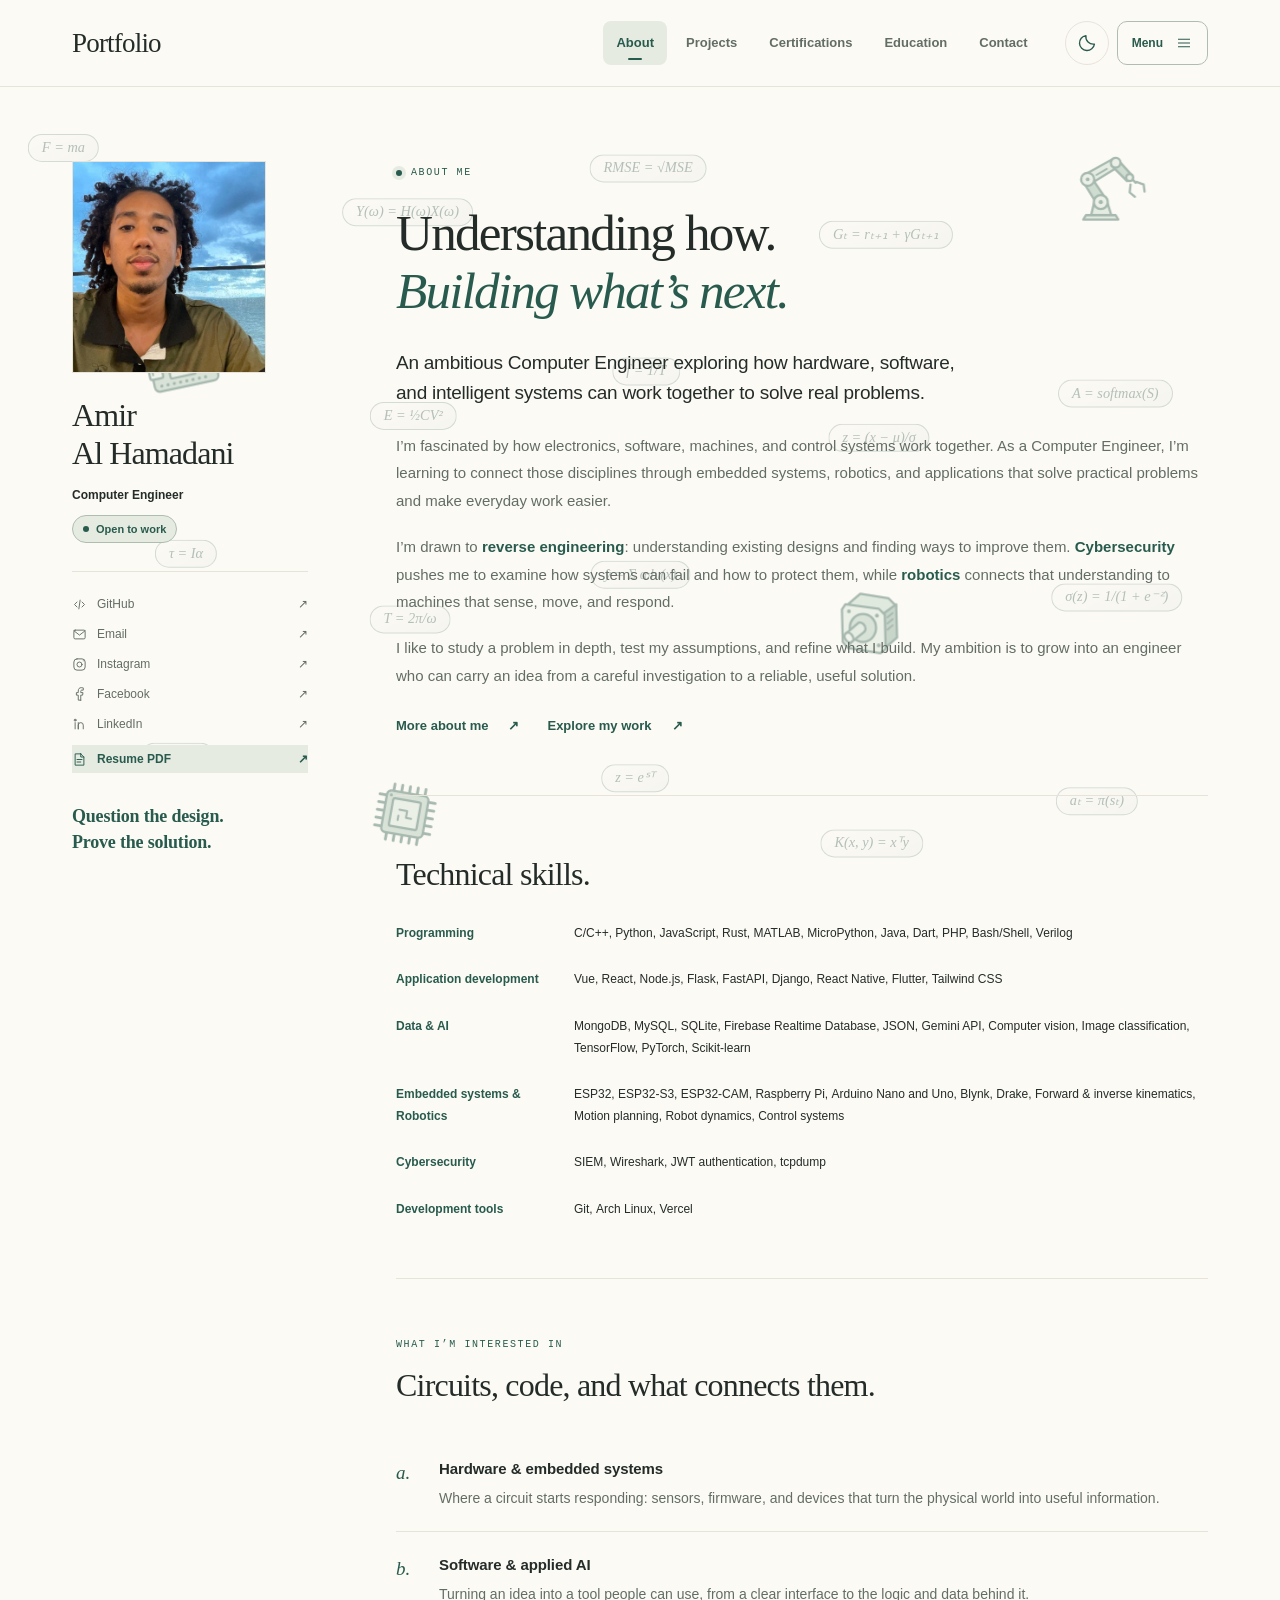
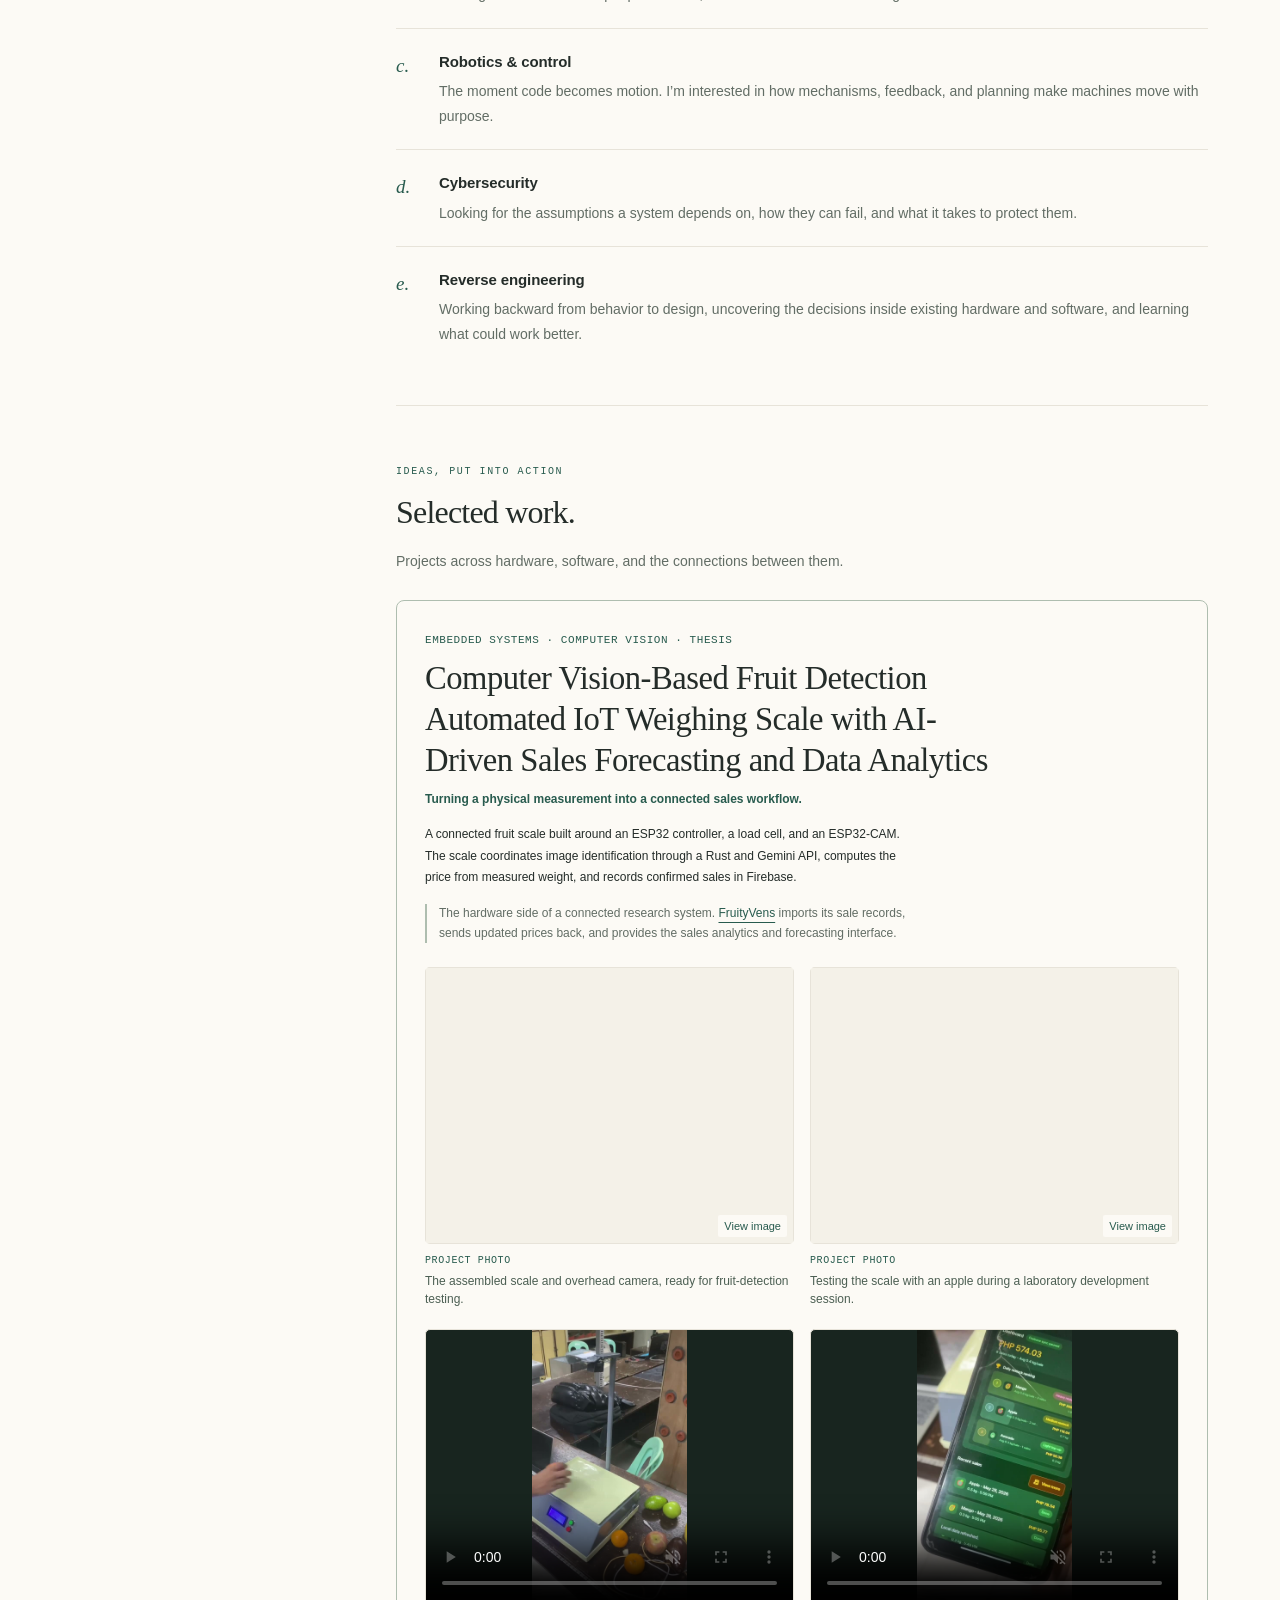
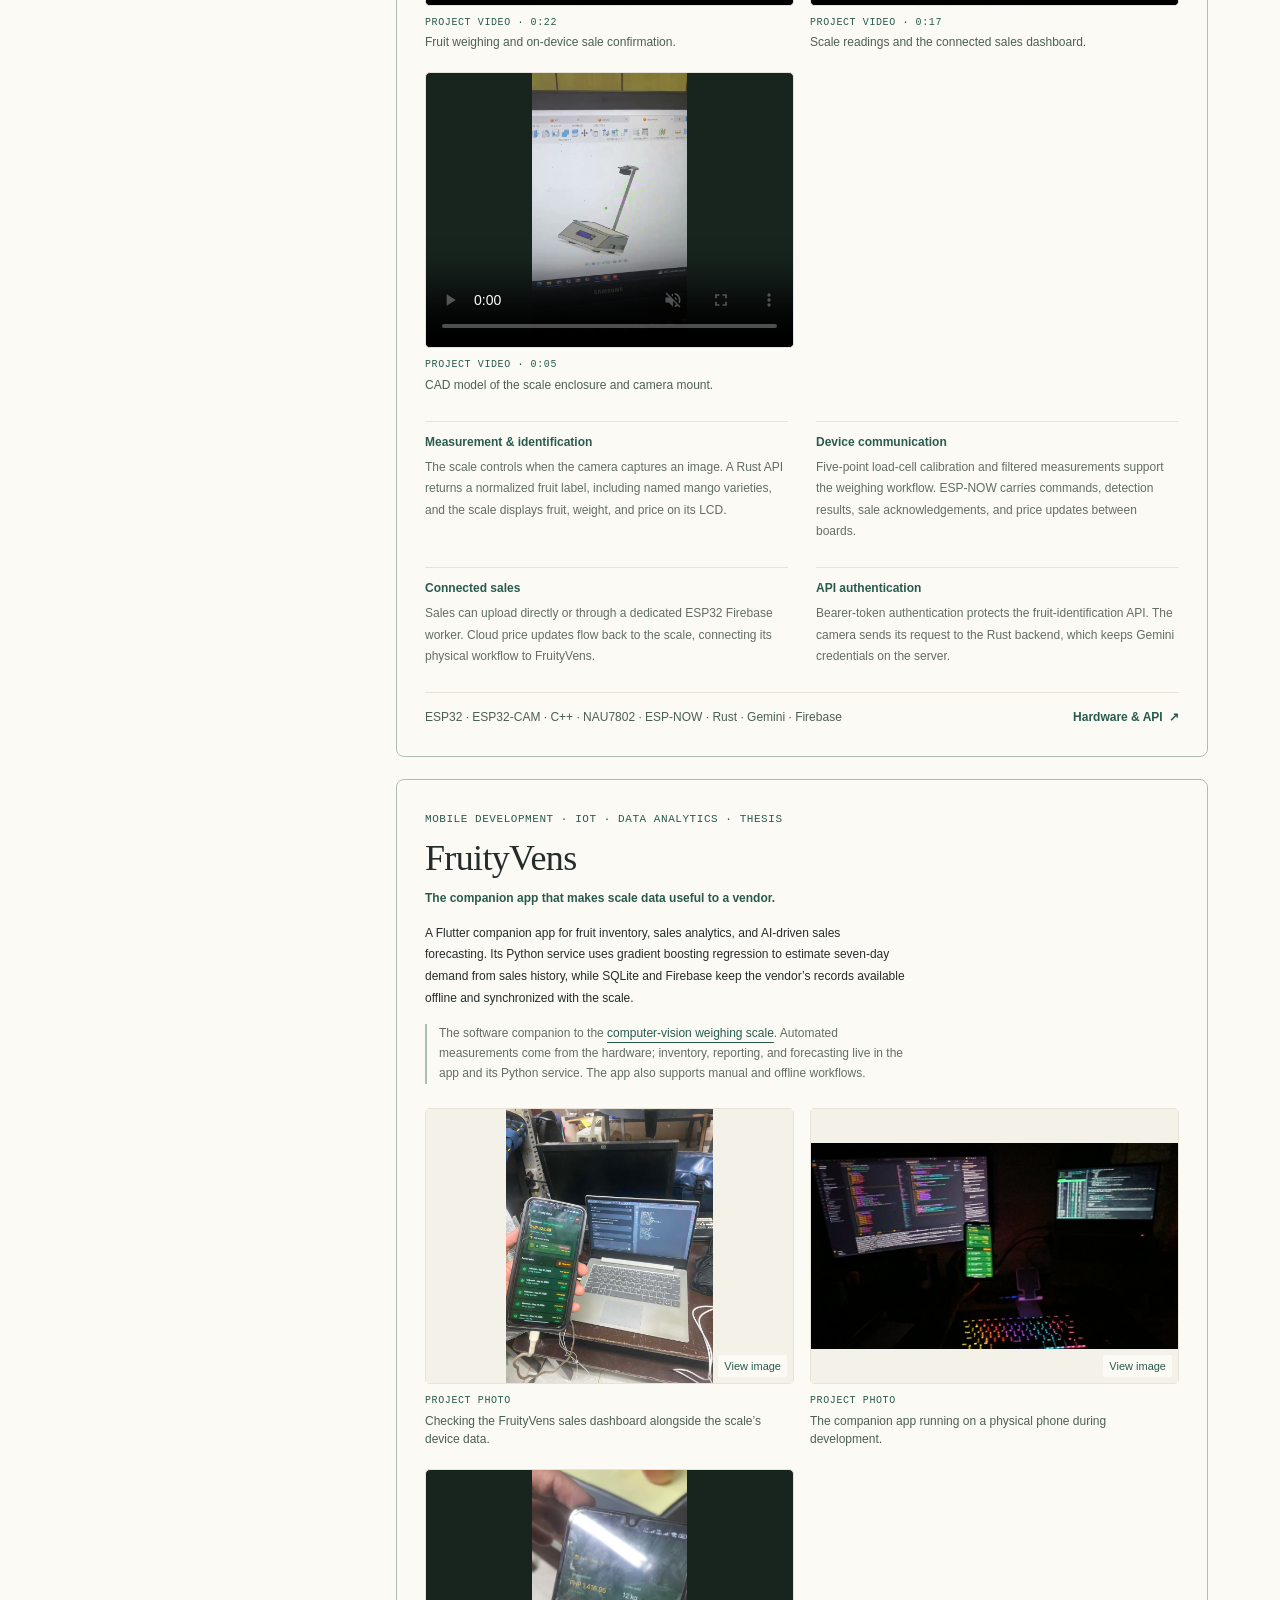
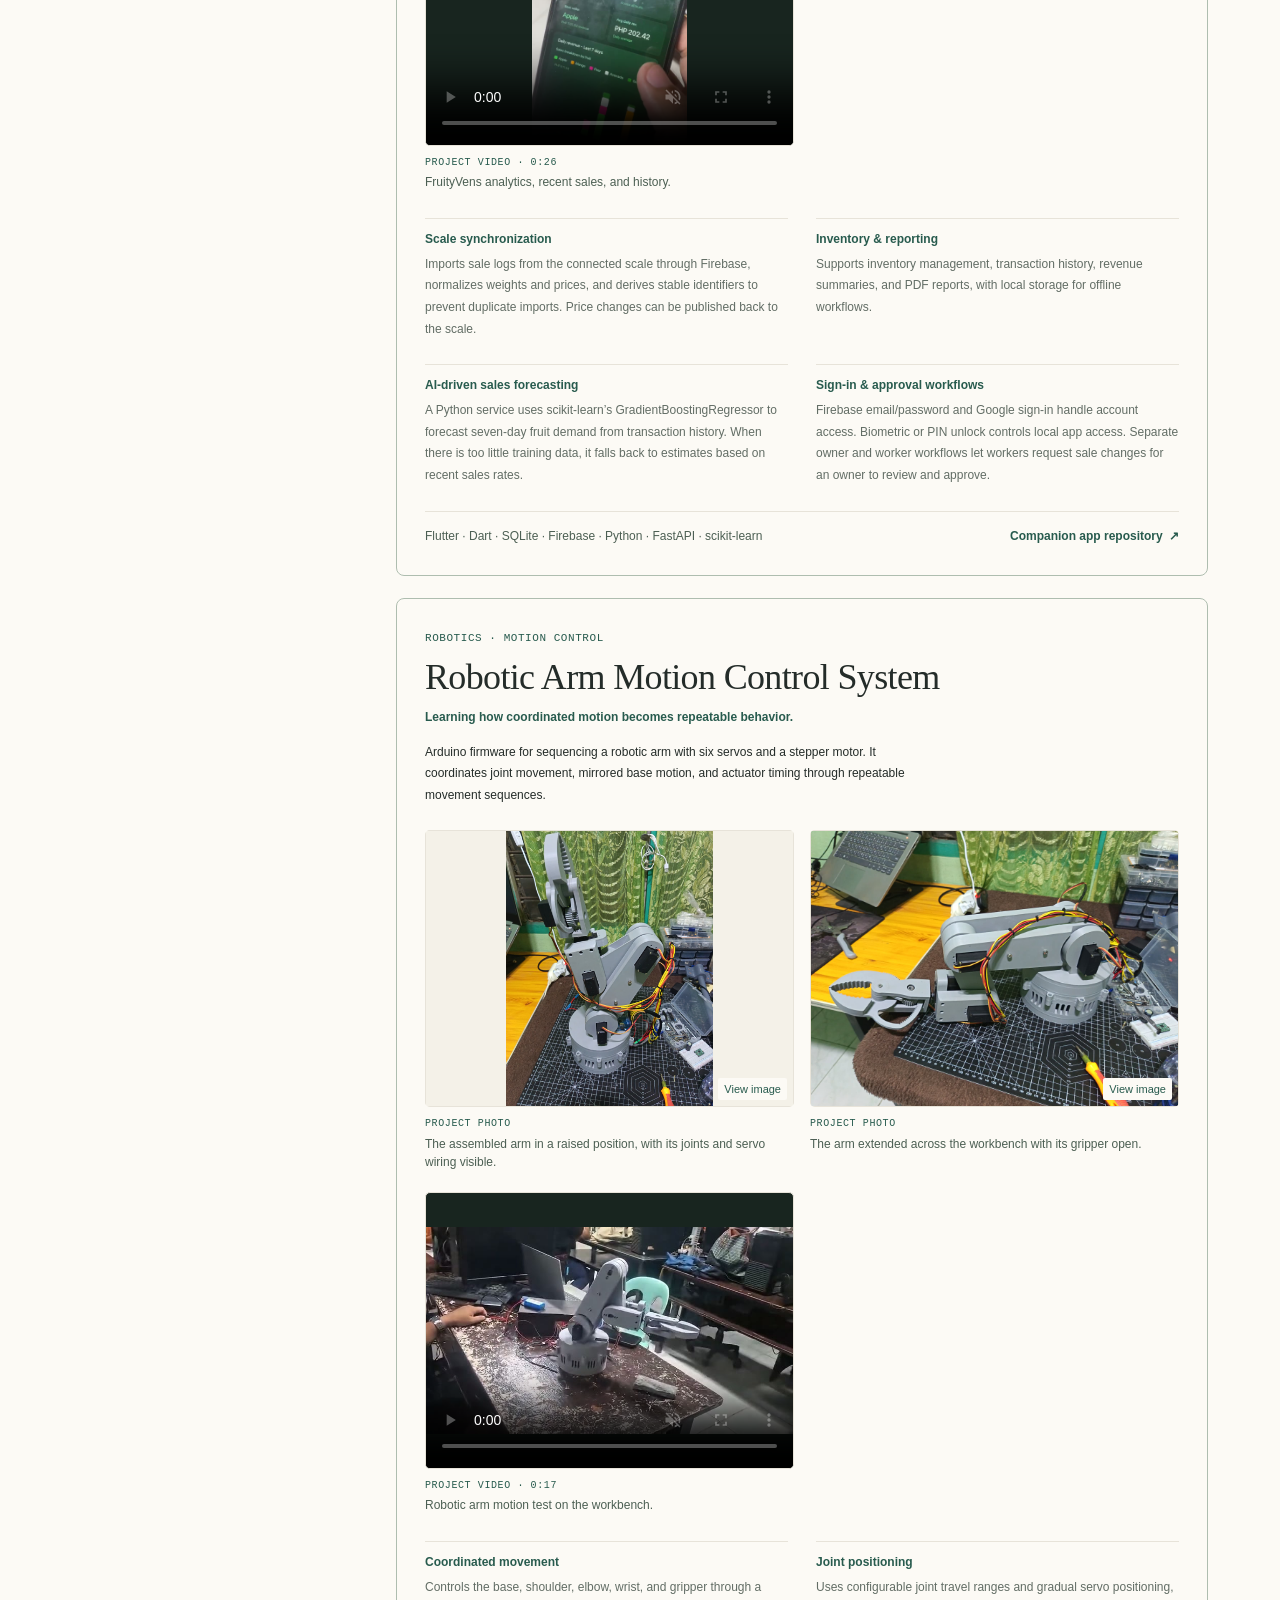
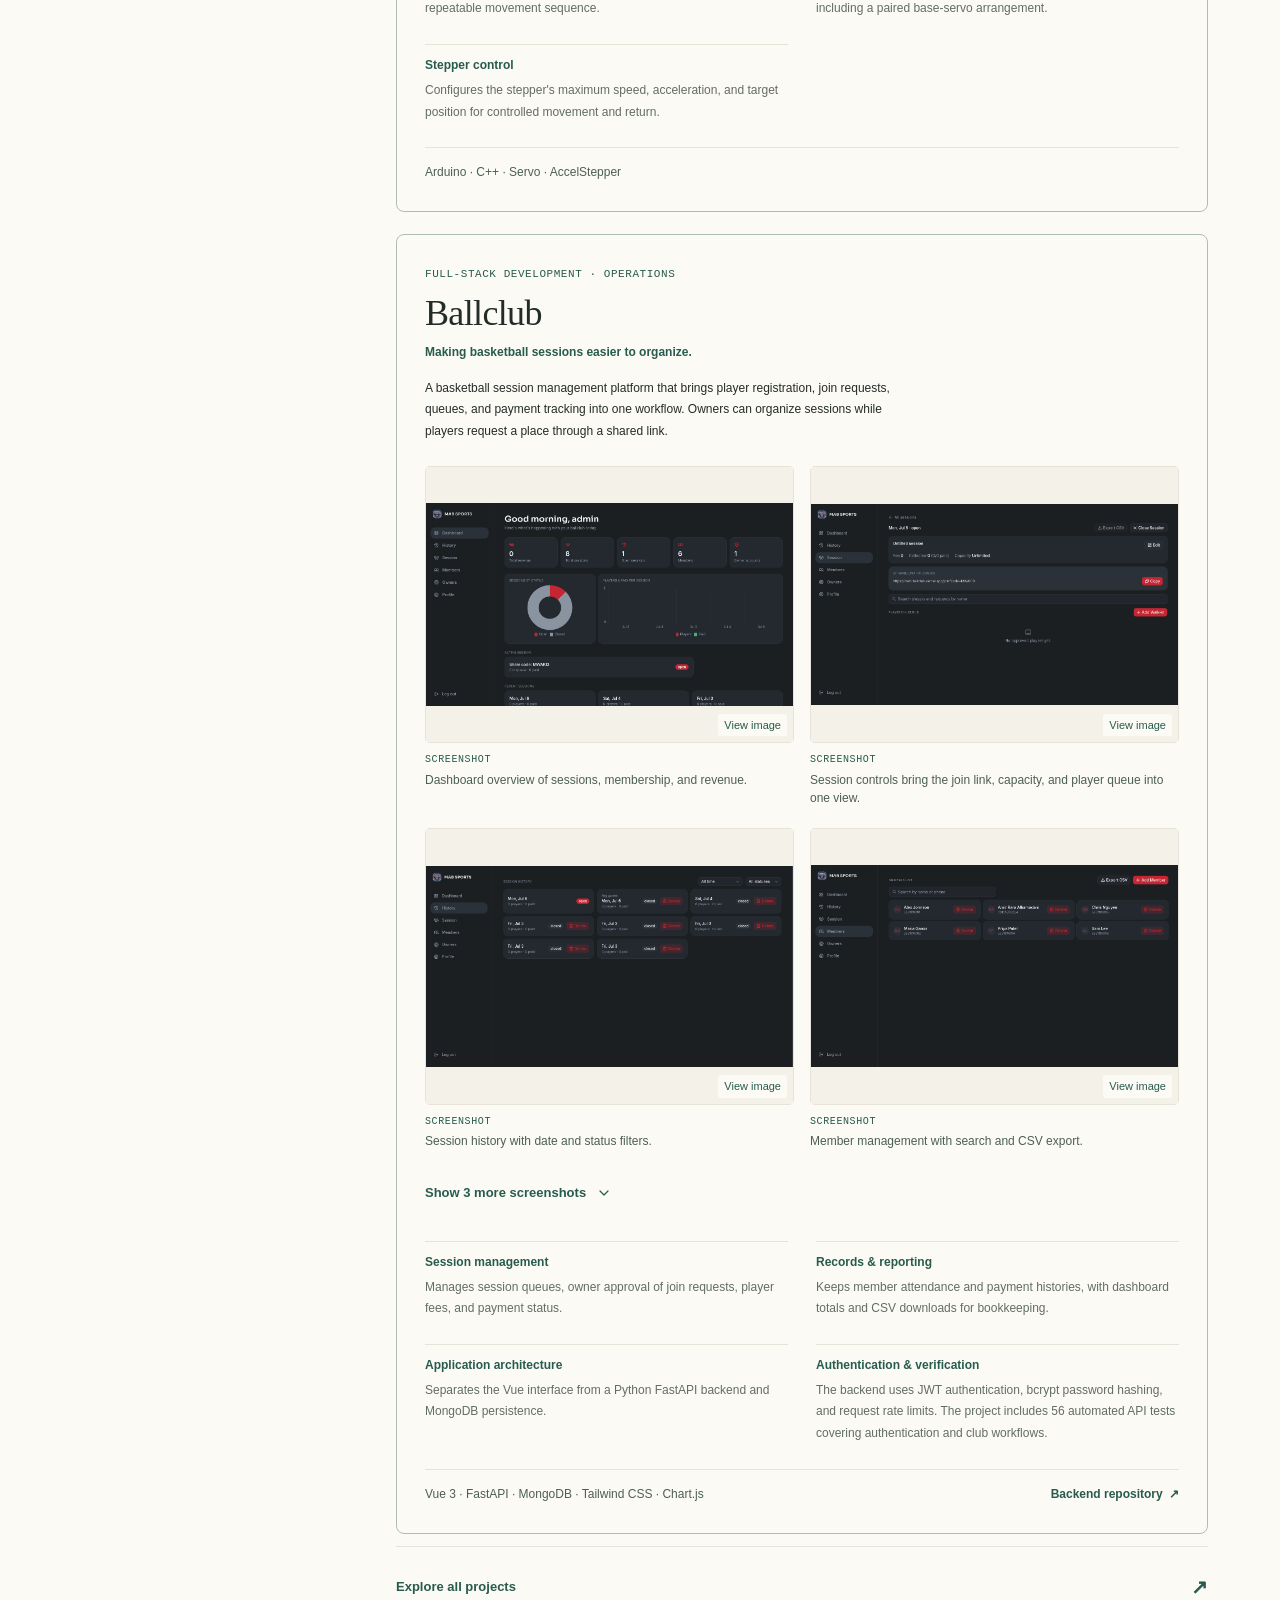
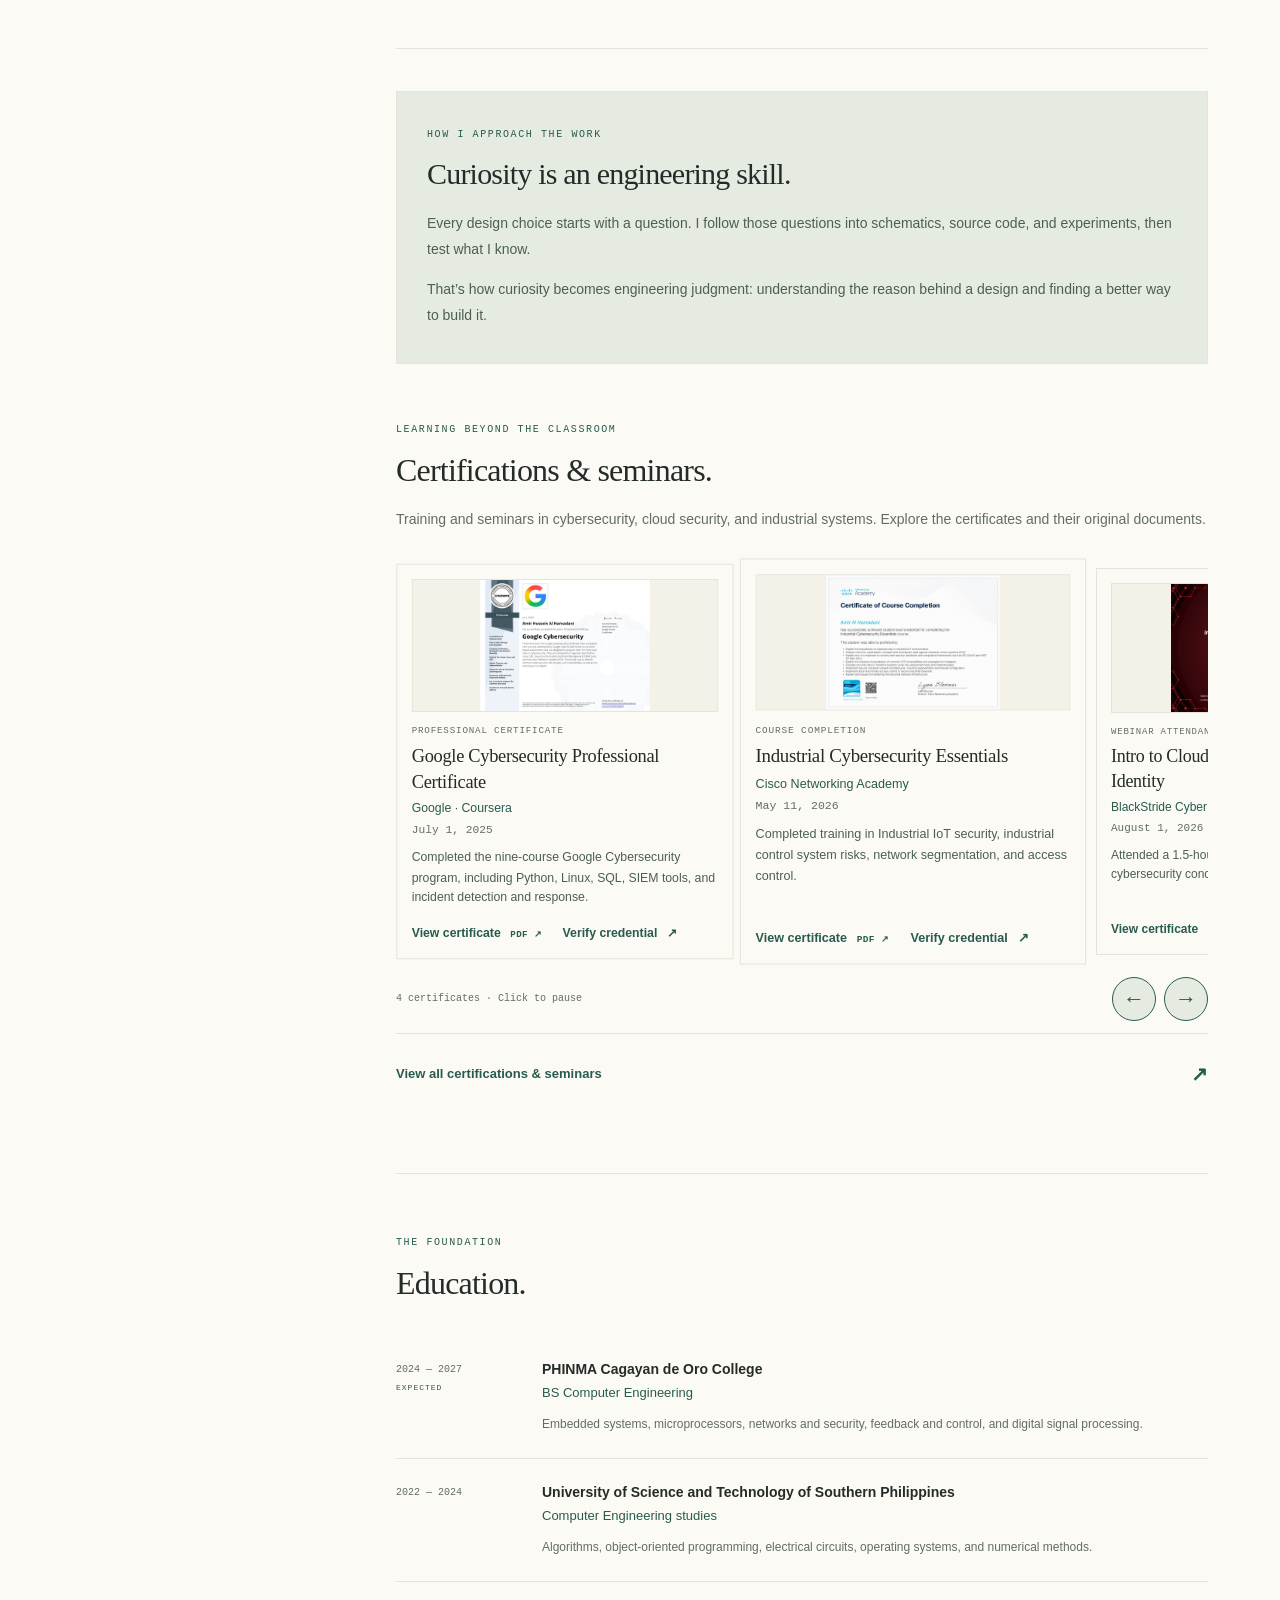
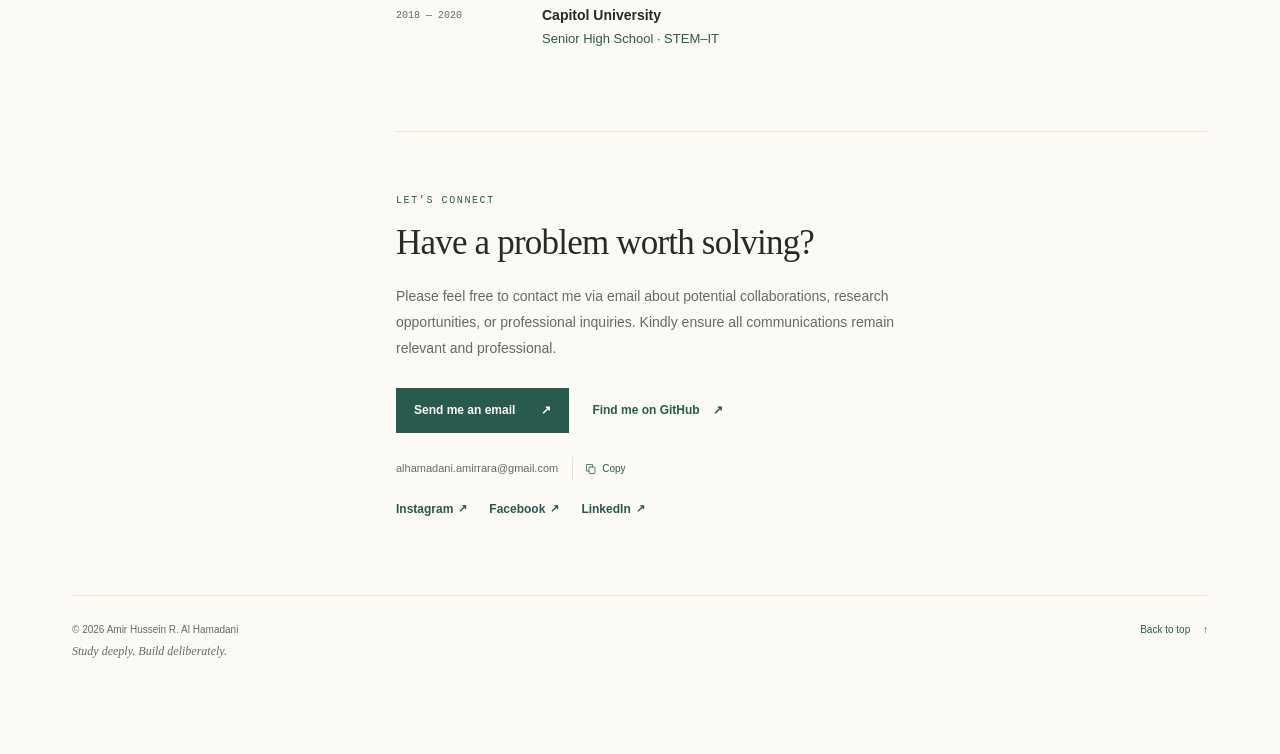
==== commit 61786faf: "added more features" ====
--- a/index.html
+++ b/index.html
@@ -391,6 +391,7 @@
     <script src="theme.js" defer></script>
     <script src="profile-opening.js" defer></script>
     <script src="script.js" defer></script>
+    <script src="engineering-field.js" defer></script>
     <script src="gallery-preview.js" defer></script>
     <script src="media-viewer.js" defer></script>
   </head>
--- a/style.css
+++ b/style.css
@@ -55,6 +55,68 @@
 html::-webkit-scrollbar, body::-webkit-scrollbar, .profile::-webkit-scrollbar, .main-nav::-webkit-scrollbar, .menu-panel::-webkit-scrollbar, .media-viewer-viewport::-webkit-scrollbar, .media-viewer-description::-webkit-scrollbar { display: none; }
 .skip-link { position: fixed; z-index: 20; top: 12px; left: 12px; padding: 10px 18px; background: var(--accent); color: var(--paper); transform: translateY(-160%); }
 .skip-link:focus { transform: translateY(0); }
+
+/* A layer beneath the page lets the artwork drift across the viewport. */
+body { isolation: isolate; }
+.engineering-marks {
+  position: fixed;
+  inset: var(--header-height, 86px) 0 0;
+  z-index: -1;
+  pointer-events: none;
+  user-select: none;
+  overflow: hidden;
+  color: var(--accent);
+}
+.engineering-mark {
+  position: absolute;
+  top: 0;
+  left: 0;
+  width: max-content;
+}
+.engineering-equation {
+  padding: 4px 13px 5px;
+  border: 1px solid color-mix(in srgb, var(--accent) 58%, transparent);
+  border-radius: 999px;
+  background: linear-gradient(150deg, var(--paper), var(--soft-green));
+  color: var(--accent-dark);
+  font: italic clamp(13px, 1.12vw, 17px) / 1.2 var(--serif);
+  white-space: nowrap;
+  opacity: .32;
+  transition: opacity .24s ease;
+}
+.engineering-equation::before {
+  content: "";
+  position: absolute;
+  inset: 2px auto auto 10px;
+  width: 26%;
+  height: 1px;
+  border-radius: 50%;
+  background: var(--paper);
+}
+.engineering-equation.is-changing { opacity: 0; }
+.engineering-hardware {
+  width: clamp(52px, 6.6vw, 92px);
+  aspect-ratio: 1;
+  background: url("assets/engineering-icons.svg") no-repeat 0 0 / 200% 200%;
+  opacity: .42;
+}
+.engineering-mark--board { background-position: right top; }
+.engineering-mark--motor { background-position: left bottom; }
+.engineering-mark--chip { background-position: right bottom; }
+[data-theme="dark"] .engineering-hardware { filter: brightness(1.45); }
+html:is(.page-preparing, .page-loading, .welcome-active, .welcome-pending, .media-viewer-open) .engineering-marks {
+  visibility: hidden;
+}
+@media (max-width: 760px) {
+  .engineering-equation { opacity: .24; padding-inline: 10px; }
+  .engineering-hardware { opacity: .32; }
+}
+@media (prefers-reduced-motion: reduce) {
+  .engineering-equation { transition: none; }
+}
+@media (max-height: 440px), print {
+  .engineering-marks { display: none; }
+}
 
 /* A quiet masthead stays available while reading. */
 .site-header { position: sticky; z-index: 10; top: 0; background: var(--paper); background: color-mix(in srgb, var(--paper) 94%, transparent); backdrop-filter: blur(12px); border-bottom: 1px solid var(--rule); }
@@ -223,9 +285,17 @@
 .interest p { margin-top: 4px; color: var(--muted); font-size: 14px; line-height: 1.8; }
 
 .work-section { padding-bottom: 20px; }
-.project { padding: 34px 0 38px; font-size: 12px; }
-.work-section > .project:first-of-type { margin-top: 25px; border-top: 1px solid var(--rule); }
-.project + .project { border-top: 1px solid var(--border-accent); }
+.project {
+  padding: clamp(14px, 2.3vw, 28px);
+  border: 1px solid var(--border-accent);
+  border-radius: 8px;
+  background-color: var(--paper);
+  font-size: 12px;
+  transition: border-color .2s ease, background-color .22s ease, box-shadow .22s ease;
+}
+.project:focus-within { border-color: var(--accent); }
+.work-section > .project:first-of-type { margin-top: 25px; }
+.project + .project { margin-top: 22px; }
 .project-topline { margin-bottom: 8px; }
 .project-category { color: var(--accent); font: 11px/1.7 var(--mono); letter-spacing: .55px; }
 .project h3 { font-family: var(--serif); font-size: clamp(28px, 3.1vw, 36px); font-weight: 400; line-height: 1.22; letter-spacing: -.65px; text-wrap: balance; }
@@ -340,6 +410,11 @@
 .certificate-link:hover { text-decoration: underline; }
 
 @media (hover: hover) and (pointer: fine) {
+  .project:hover {
+    border-color: var(--accent);
+    background-color: color-mix(in srgb, var(--paper) 86%, var(--soft-green));
+    box-shadow: 0 5px 16px var(--shadow);
+  }
   .section h2::after, .archive-section h2::after, .archive-intro h1::after, .about-section h1::after, .project h3::after, .personal-interest h3::after, .education-item h3::after, .toolkit-group h3::after, .certificate-info h3::after, .engineering-decision h4::after { content: ""; position: absolute; left: 0; bottom: -.16em; width: 42px; height: 1px; background: currentColor; opacity: .65; transform: scaleX(0); transform-origin: left; transition: transform .38s cubic-bezier(.22, 1, .36, 1); pointer-events: none; }
   .section h2:hover, .archive-section h2:hover, .archive-intro h1:hover, .about-section h1:hover, .project h3:hover, .personal-interest h3:hover, .education-item h3:hover, .toolkit-group h3:hover, .certificate-info h3:hover, .engineering-decision h4:hover { color: var(--accent); }
   .section h2:hover::after, .archive-section h2:hover::after, .archive-intro h1:hover::after, .about-section h1:hover::after, .project h3:hover::after, .personal-interest h3:hover::after, .education-item h3:hover::after, .toolkit-group h3:hover::after, .certificate-info h3:hover::after, .engineering-decision h4:hover::after { transform: scaleX(1); }
@@ -473,7 +548,7 @@
 .page-links { display: flex; flex-wrap: wrap; column-gap: 32px; padding-top: 5px; }
 .research-page { min-height: calc(100svh - 260px); }
 .education-page .education-detail { font-size: 13px; }
-.archive-projects .project { padding: 36px 0 42px; }
+.archive-projects { padding-top: 24px; }
 .archive-projects .project > p:not(.project-subtitle, .project-connection) { max-width: 840px; }
 .archive-projects .project-media { max-width: 820px; }
 .archive-projects .project-details { max-width: 900px; }
--- a/style.css
+++ b/style.css
@@ -55,6 +55,68 @@
 html::-webkit-scrollbar, body::-webkit-scrollbar, .profile::-webkit-scrollbar, .main-nav::-webkit-scrollbar, .menu-panel::-webkit-scrollbar, .media-viewer-viewport::-webkit-scrollbar, .media-viewer-description::-webkit-scrollbar { display: none; }
 .skip-link { position: fixed; z-index: 20; top: 12px; left: 12px; padding: 10px 18px; background: var(--accent); color: var(--paper); transform: translateY(-160%); }
 .skip-link:focus { transform: translateY(0); }
+
+/* A layer beneath the page lets the artwork drift across the viewport. */
+body { isolation: isolate; }
+.engineering-marks {
+  position: fixed;
+  inset: var(--header-height, 86px) 0 0;
+  z-index: -1;
+  pointer-events: none;
+  user-select: none;
+  overflow: hidden;
+  color: var(--accent);
+}
+.engineering-mark {
+  position: absolute;
+  top: 0;
+  left: 0;
+  width: max-content;
+}
+.engineering-equation {
+  padding: 4px 13px 5px;
+  border: 1px solid color-mix(in srgb, var(--accent) 58%, transparent);
+  border-radius: 999px;
+  background: linear-gradient(150deg, var(--paper), var(--soft-green));
+  color: var(--accent-dark);
+  font: italic clamp(13px, 1.12vw, 17px) / 1.2 var(--serif);
+  white-space: nowrap;
+  opacity: .32;
+  transition: opacity .24s ease;
+}
+.engineering-equation::before {
+  content: "";
+  position: absolute;
+  inset: 2px auto auto 10px;
+  width: 26%;
+  height: 1px;
+  border-radius: 50%;
+  background: var(--paper);
+}
+.engineering-equation.is-changing { opacity: 0; }
+.engineering-hardware {
+  width: clamp(52px, 6.6vw, 92px);
+  aspect-ratio: 1;
+  background: url("assets/engineering-icons.svg") no-repeat 0 0 / 200% 200%;
+  opacity: .42;
+}
+.engineering-mark--board { background-position: right top; }
+.engineering-mark--motor { background-position: left bottom; }
+.engineering-mark--chip { background-position: right bottom; }
+[data-theme="dark"] .engineering-hardware { filter: brightness(1.45); }
+html:is(.page-preparing, .page-loading, .welcome-active, .welcome-pending, .media-viewer-open) .engineering-marks {
+  visibility: hidden;
+}
+@media (max-width: 760px) {
+  .engineering-equation { opacity: .24; padding-inline: 10px; }
+  .engineering-hardware { opacity: .32; }
+}
+@media (prefers-reduced-motion: reduce) {
+  .engineering-equation { transition: none; }
+}
+@media (max-height: 440px), print {
+  .engineering-marks { display: none; }
+}
 
 /* A quiet masthead stays available while reading. */
 .site-header { position: sticky; z-index: 10; top: 0; background: var(--paper); background: color-mix(in srgb, var(--paper) 94%, transparent); backdrop-filter: blur(12px); border-bottom: 1px solid var(--rule); }
@@ -223,9 +285,17 @@
 .interest p { margin-top: 4px; color: var(--muted); font-size: 14px; line-height: 1.8; }
 
 .work-section { padding-bottom: 20px; }
-.project { padding: 34px 0 38px; font-size: 12px; }
-.work-section > .project:first-of-type { margin-top: 25px; border-top: 1px solid var(--rule); }
-.project + .project { border-top: 1px solid var(--border-accent); }
+.project {
+  padding: clamp(14px, 2.3vw, 28px);
+  border: 1px solid var(--border-accent);
+  border-radius: 8px;
+  background-color: var(--paper);
+  font-size: 12px;
+  transition: border-color .2s ease, background-color .22s ease, box-shadow .22s ease;
+}
+.project:focus-within { border-color: var(--accent); }
+.work-section > .project:first-of-type { margin-top: 25px; }
+.project + .project { margin-top: 22px; }
 .project-topline { margin-bottom: 8px; }
 .project-category { color: var(--accent); font: 11px/1.7 var(--mono); letter-spacing: .55px; }
 .project h3 { font-family: var(--serif); font-size: clamp(28px, 3.1vw, 36px); font-weight: 400; line-height: 1.22; letter-spacing: -.65px; text-wrap: balance; }
@@ -340,6 +410,11 @@
 .certificate-link:hover { text-decoration: underline; }
 
 @media (hover: hover) and (pointer: fine) {
+  .project:hover {
+    border-color: var(--accent);
+    background-color: color-mix(in srgb, var(--paper) 86%, var(--soft-green));
+    box-shadow: 0 5px 16px var(--shadow);
+  }
   .section h2::after, .archive-section h2::after, .archive-intro h1::after, .about-section h1::after, .project h3::after, .personal-interest h3::after, .education-item h3::after, .toolkit-group h3::after, .certificate-info h3::after, .engineering-decision h4::after { content: ""; position: absolute; left: 0; bottom: -.16em; width: 42px; height: 1px; background: currentColor; opacity: .65; transform: scaleX(0); transform-origin: left; transition: transform .38s cubic-bezier(.22, 1, .36, 1); pointer-events: none; }
   .section h2:hover, .archive-section h2:hover, .archive-intro h1:hover, .about-section h1:hover, .project h3:hover, .personal-interest h3:hover, .education-item h3:hover, .toolkit-group h3:hover, .certificate-info h3:hover, .engineering-decision h4:hover { color: var(--accent); }
   .section h2:hover::after, .archive-section h2:hover::after, .archive-intro h1:hover::after, .about-section h1:hover::after, .project h3:hover::after, .personal-interest h3:hover::after, .education-item h3:hover::after, .toolkit-group h3:hover::after, .certificate-info h3:hover::after, .engineering-decision h4:hover::after { transform: scaleX(1); }
@@ -473,7 +548,7 @@
 .page-links { display: flex; flex-wrap: wrap; column-gap: 32px; padding-top: 5px; }
 .research-page { min-height: calc(100svh - 260px); }
 .education-page .education-detail { font-size: 13px; }
-.archive-projects .project { padding: 36px 0 42px; }
+.archive-projects { padding-top: 24px; }
 .archive-projects .project > p:not(.project-subtitle, .project-connection) { max-width: 840px; }
 .archive-projects .project-media { max-width: 820px; }
 .archive-projects .project-details { max-width: 900px; }
--- a/style.css
+++ b/style.css
@@ -55,6 +55,68 @@
 html::-webkit-scrollbar, body::-webkit-scrollbar, .profile::-webkit-scrollbar, .main-nav::-webkit-scrollbar, .menu-panel::-webkit-scrollbar, .media-viewer-viewport::-webkit-scrollbar, .media-viewer-description::-webkit-scrollbar { display: none; }
 .skip-link { position: fixed; z-index: 20; top: 12px; left: 12px; padding: 10px 18px; background: var(--accent); color: var(--paper); transform: translateY(-160%); }
 .skip-link:focus { transform: translateY(0); }
+
+/* A layer beneath the page lets the artwork drift across the viewport. */
+body { isolation: isolate; }
+.engineering-marks {
+  position: fixed;
+  inset: var(--header-height, 86px) 0 0;
+  z-index: -1;
+  pointer-events: none;
+  user-select: none;
+  overflow: hidden;
+  color: var(--accent);
+}
+.engineering-mark {
+  position: absolute;
+  top: 0;
+  left: 0;
+  width: max-content;
+}
+.engineering-equation {
+  padding: 4px 13px 5px;
+  border: 1px solid color-mix(in srgb, var(--accent) 58%, transparent);
+  border-radius: 999px;
+  background: linear-gradient(150deg, var(--paper), var(--soft-green));
+  color: var(--accent-dark);
+  font: italic clamp(13px, 1.12vw, 17px) / 1.2 var(--serif);
+  white-space: nowrap;
+  opacity: .32;
+  transition: opacity .24s ease;
+}
+.engineering-equation::before {
+  content: "";
+  position: absolute;
+  inset: 2px auto auto 10px;
+  width: 26%;
+  height: 1px;
+  border-radius: 50%;
+  background: var(--paper);
+}
+.engineering-equation.is-changing { opacity: 0; }
+.engineering-hardware {
+  width: clamp(52px, 6.6vw, 92px);
+  aspect-ratio: 1;
+  background: url("assets/engineering-icons.svg") no-repeat 0 0 / 200% 200%;
+  opacity: .42;
+}
+.engineering-mark--board { background-position: right top; }
+.engineering-mark--motor { background-position: left bottom; }
+.engineering-mark--chip { background-position: right bottom; }
+[data-theme="dark"] .engineering-hardware { filter: brightness(1.45); }
+html:is(.page-preparing, .page-loading, .welcome-active, .welcome-pending, .media-viewer-open) .engineering-marks {
+  visibility: hidden;
+}
+@media (max-width: 760px) {
+  .engineering-equation { opacity: .24; padding-inline: 10px; }
+  .engineering-hardware { opacity: .32; }
+}
+@media (prefers-reduced-motion: reduce) {
+  .engineering-equation { transition: none; }
+}
+@media (max-height: 440px), print {
+  .engineering-marks { display: none; }
+}
 
 /* A quiet masthead stays available while reading. */
 .site-header { position: sticky; z-index: 10; top: 0; background: var(--paper); background: color-mix(in srgb, var(--paper) 94%, transparent); backdrop-filter: blur(12px); border-bottom: 1px solid var(--rule); }
@@ -223,9 +285,17 @@
 .interest p { margin-top: 4px; color: var(--muted); font-size: 14px; line-height: 1.8; }
 
 .work-section { padding-bottom: 20px; }
-.project { padding: 34px 0 38px; font-size: 12px; }
-.work-section > .project:first-of-type { margin-top: 25px; border-top: 1px solid var(--rule); }
-.project + .project { border-top: 1px solid var(--border-accent); }
+.project {
+  padding: clamp(14px, 2.3vw, 28px);
+  border: 1px solid var(--border-accent);
+  border-radius: 8px;
+  background-color: var(--paper);
+  font-size: 12px;
+  transition: border-color .2s ease, background-color .22s ease, box-shadow .22s ease;
+}
+.project:focus-within { border-color: var(--accent); }
+.work-section > .project:first-of-type { margin-top: 25px; }
+.project + .project { margin-top: 22px; }
 .project-topline { margin-bottom: 8px; }
 .project-category { color: var(--accent); font: 11px/1.7 var(--mono); letter-spacing: .55px; }
 .project h3 { font-family: var(--serif); font-size: clamp(28px, 3.1vw, 36px); font-weight: 400; line-height: 1.22; letter-spacing: -.65px; text-wrap: balance; }
@@ -340,6 +410,11 @@
 .certificate-link:hover { text-decoration: underline; }
 
 @media (hover: hover) and (pointer: fine) {
+  .project:hover {
+    border-color: var(--accent);
+    background-color: color-mix(in srgb, var(--paper) 86%, var(--soft-green));
+    box-shadow: 0 5px 16px var(--shadow);
+  }
   .section h2::after, .archive-section h2::after, .archive-intro h1::after, .about-section h1::after, .project h3::after, .personal-interest h3::after, .education-item h3::after, .toolkit-group h3::after, .certificate-info h3::after, .engineering-decision h4::after { content: ""; position: absolute; left: 0; bottom: -.16em; width: 42px; height: 1px; background: currentColor; opacity: .65; transform: scaleX(0); transform-origin: left; transition: transform .38s cubic-bezier(.22, 1, .36, 1); pointer-events: none; }
   .section h2:hover, .archive-section h2:hover, .archive-intro h1:hover, .about-section h1:hover, .project h3:hover, .personal-interest h3:hover, .education-item h3:hover, .toolkit-group h3:hover, .certificate-info h3:hover, .engineering-decision h4:hover { color: var(--accent); }
   .section h2:hover::after, .archive-section h2:hover::after, .archive-intro h1:hover::after, .about-section h1:hover::after, .project h3:hover::after, .personal-interest h3:hover::after, .education-item h3:hover::after, .toolkit-group h3:hover::after, .certificate-info h3:hover::after, .engineering-decision h4:hover::after { transform: scaleX(1); }
@@ -473,7 +548,7 @@
 .page-links { display: flex; flex-wrap: wrap; column-gap: 32px; padding-top: 5px; }
 .research-page { min-height: calc(100svh - 260px); }
 .education-page .education-detail { font-size: 13px; }
-.archive-projects .project { padding: 36px 0 42px; }
+.archive-projects { padding-top: 24px; }
 .archive-projects .project > p:not(.project-subtitle, .project-connection) { max-width: 840px; }
 .archive-projects .project-media { max-width: 820px; }
 .archive-projects .project-details { max-width: 900px; }
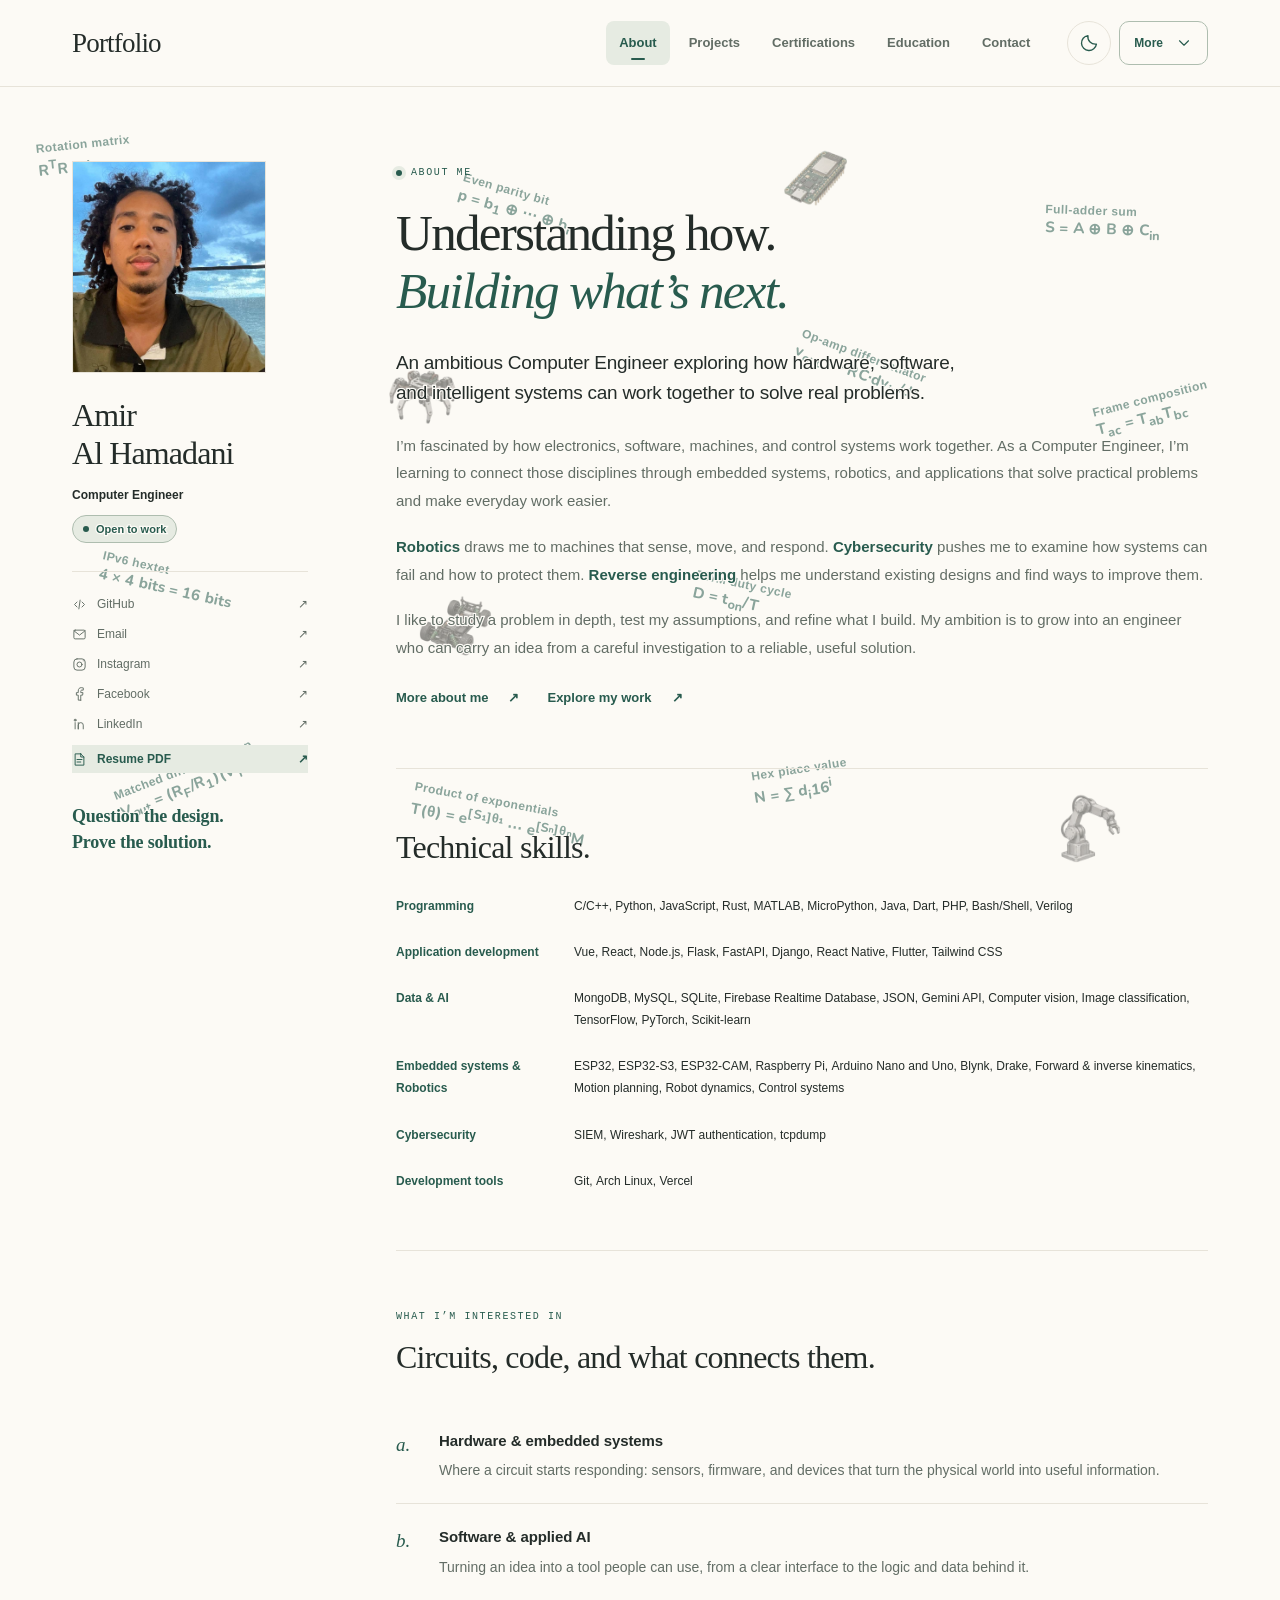
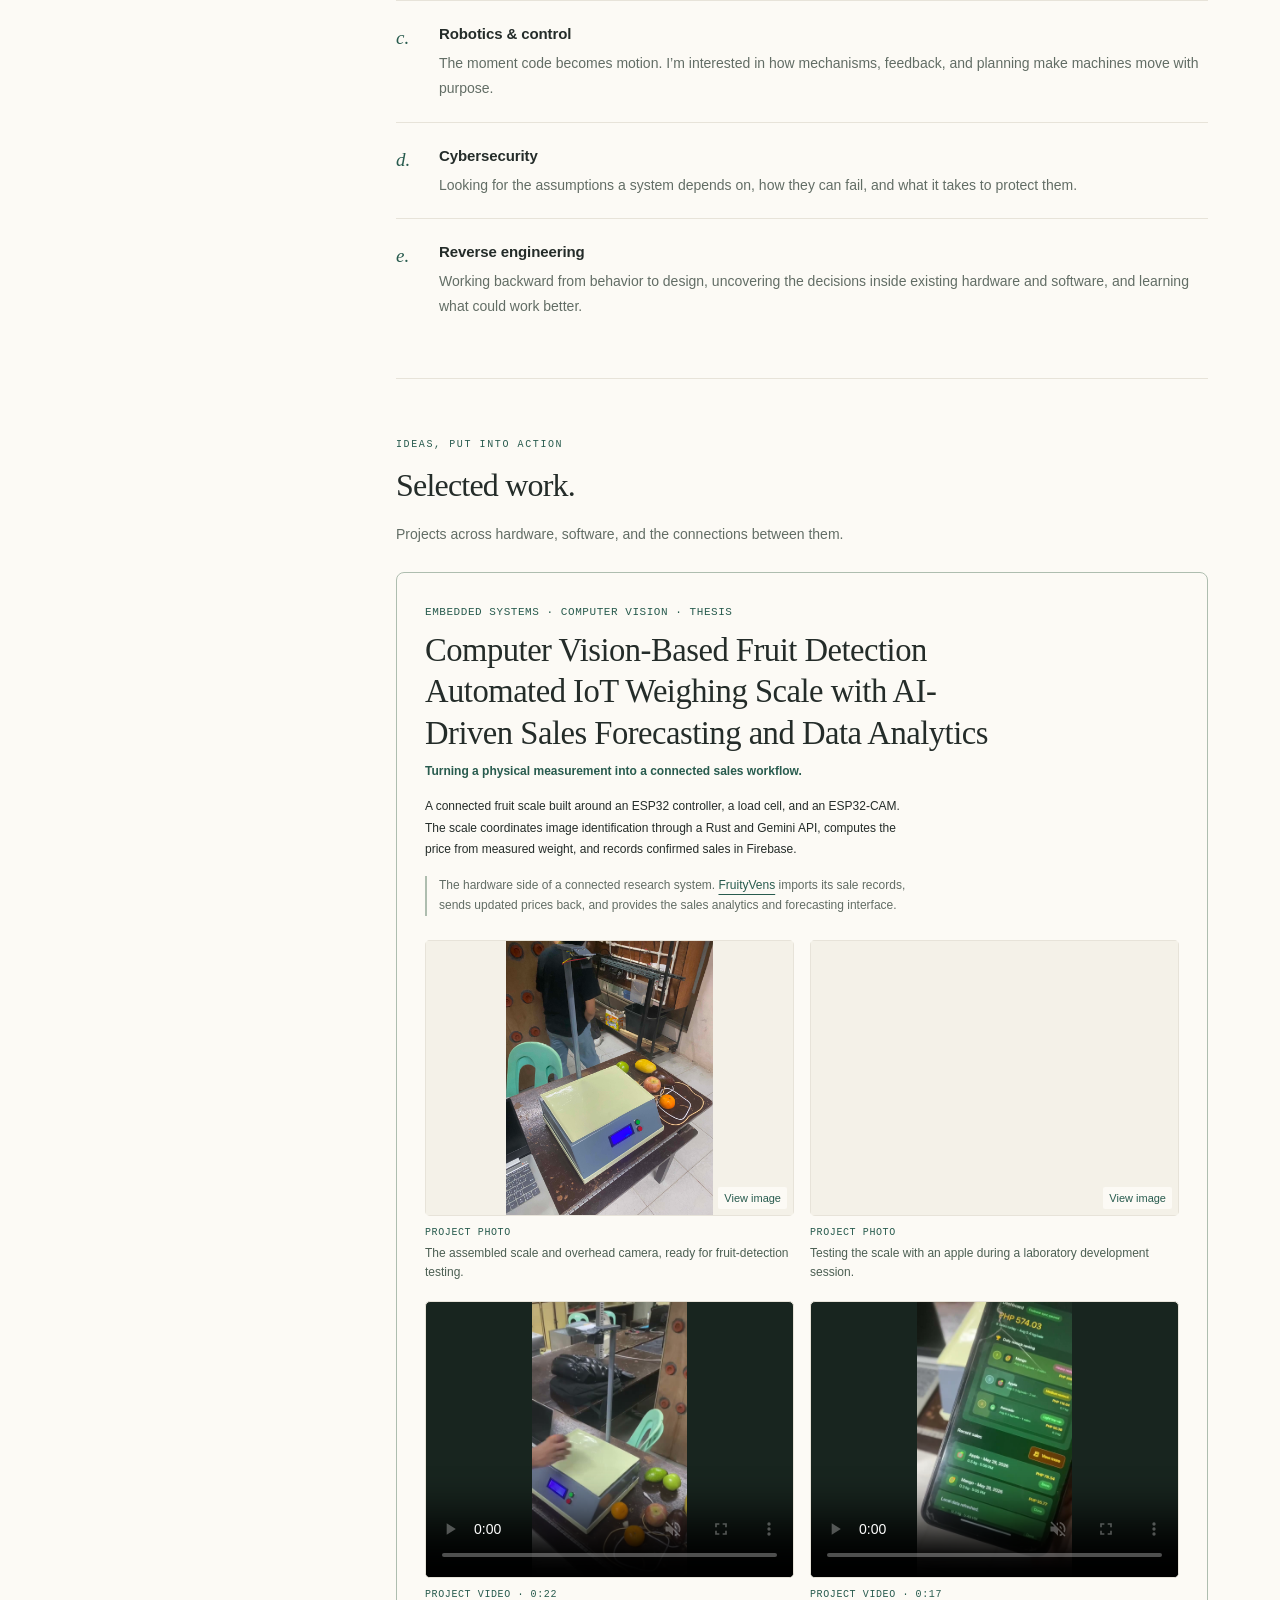
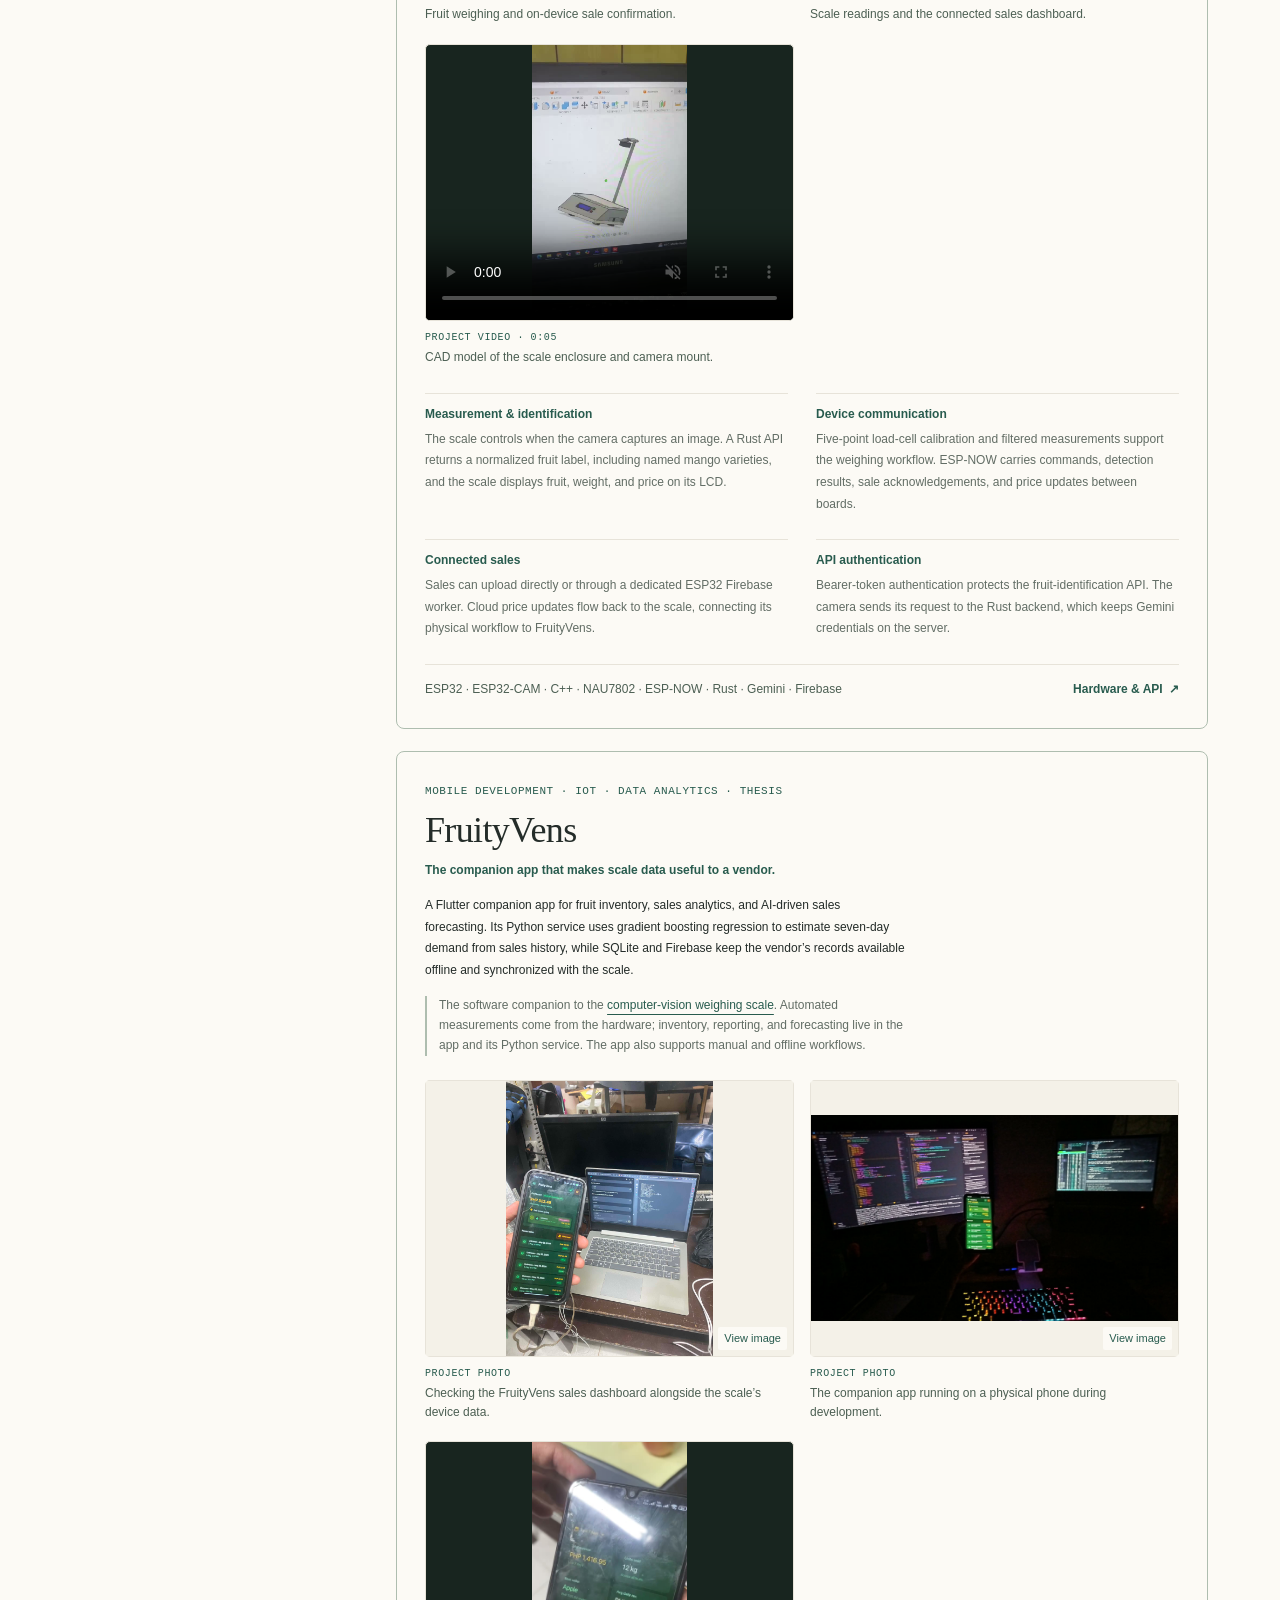
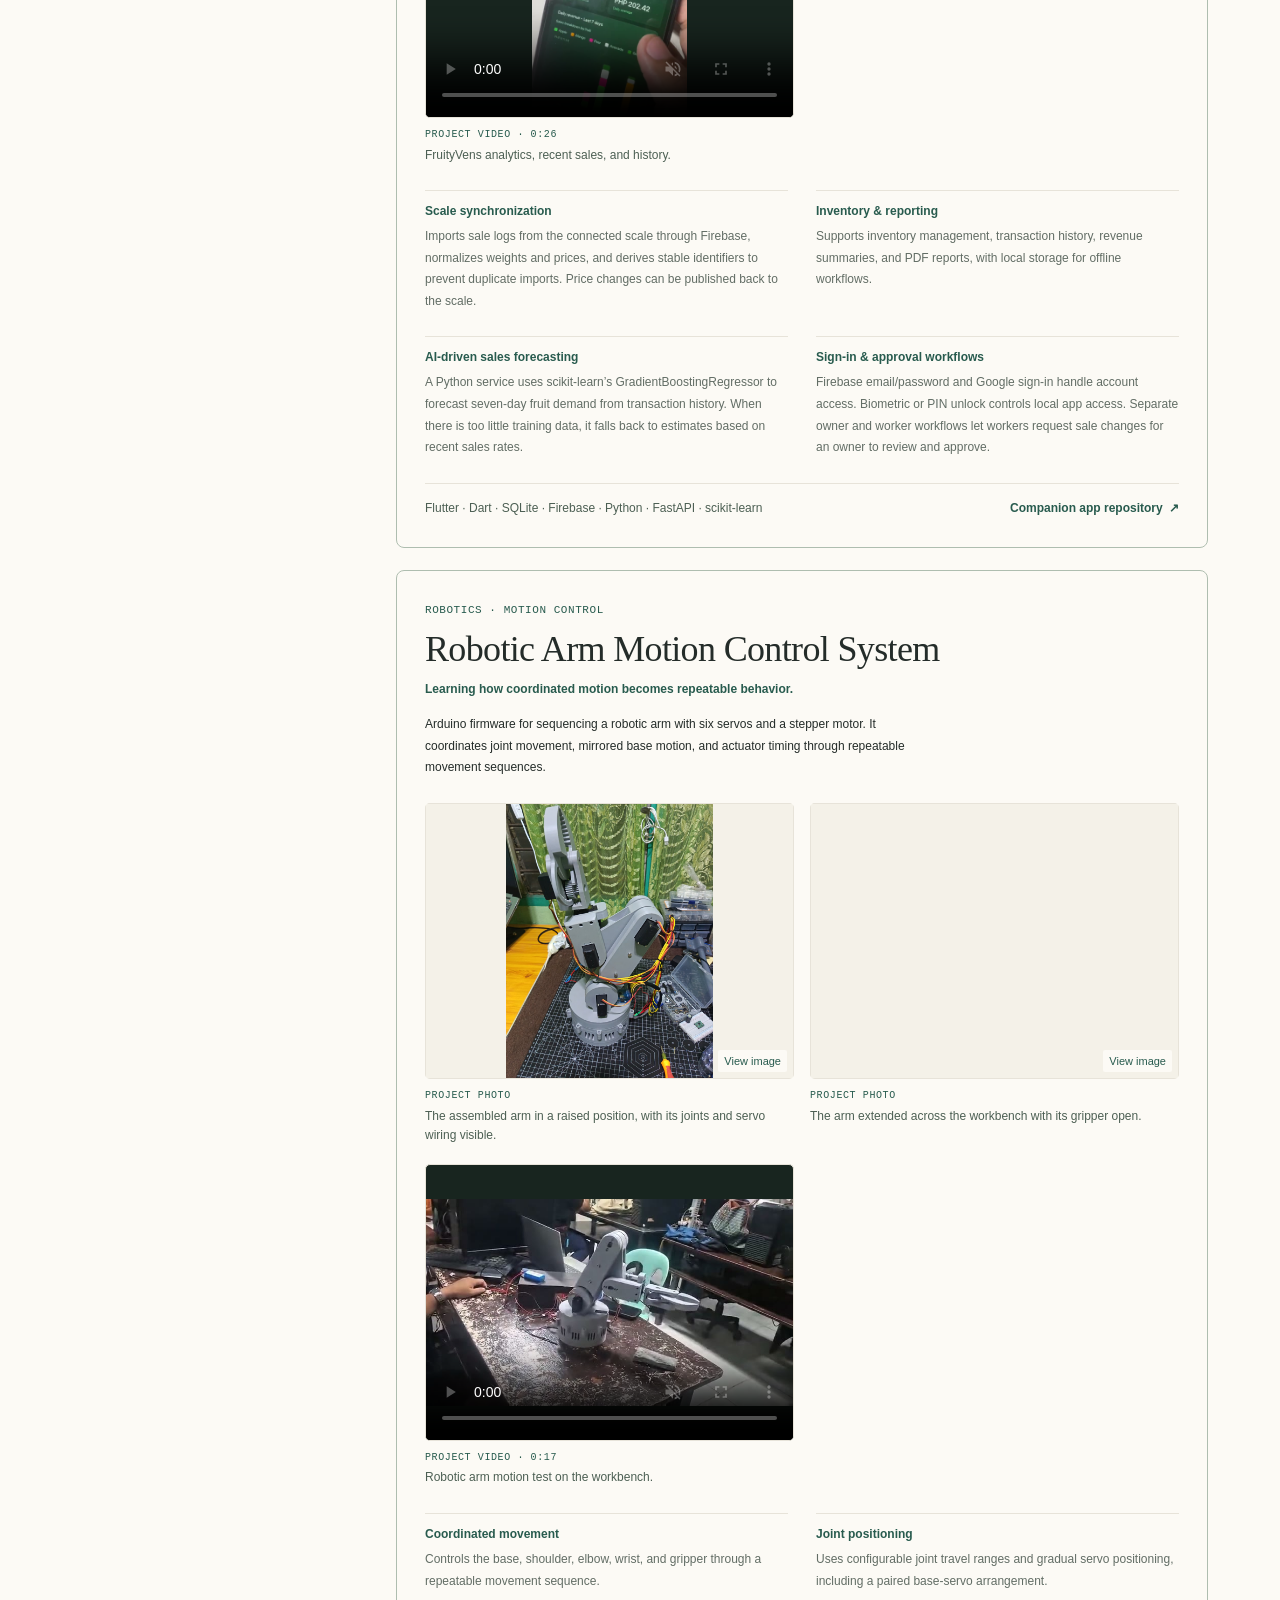
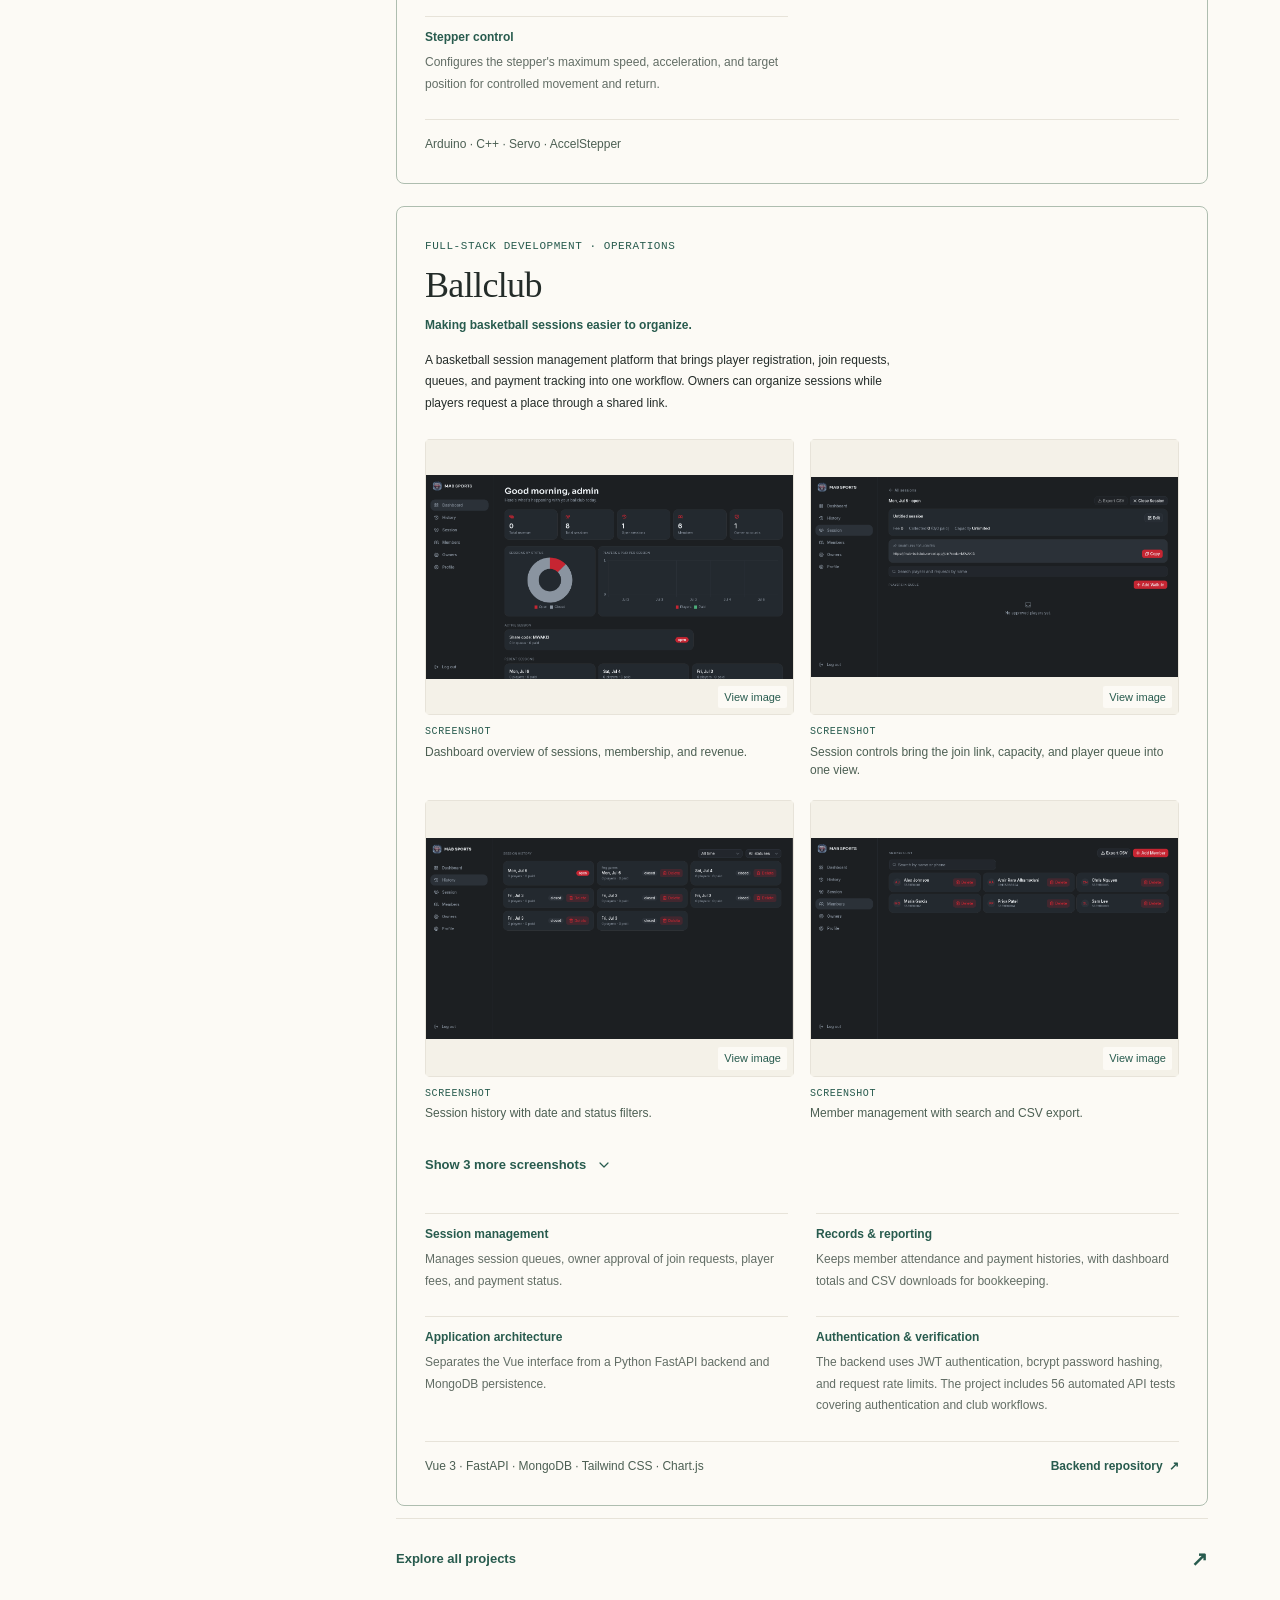
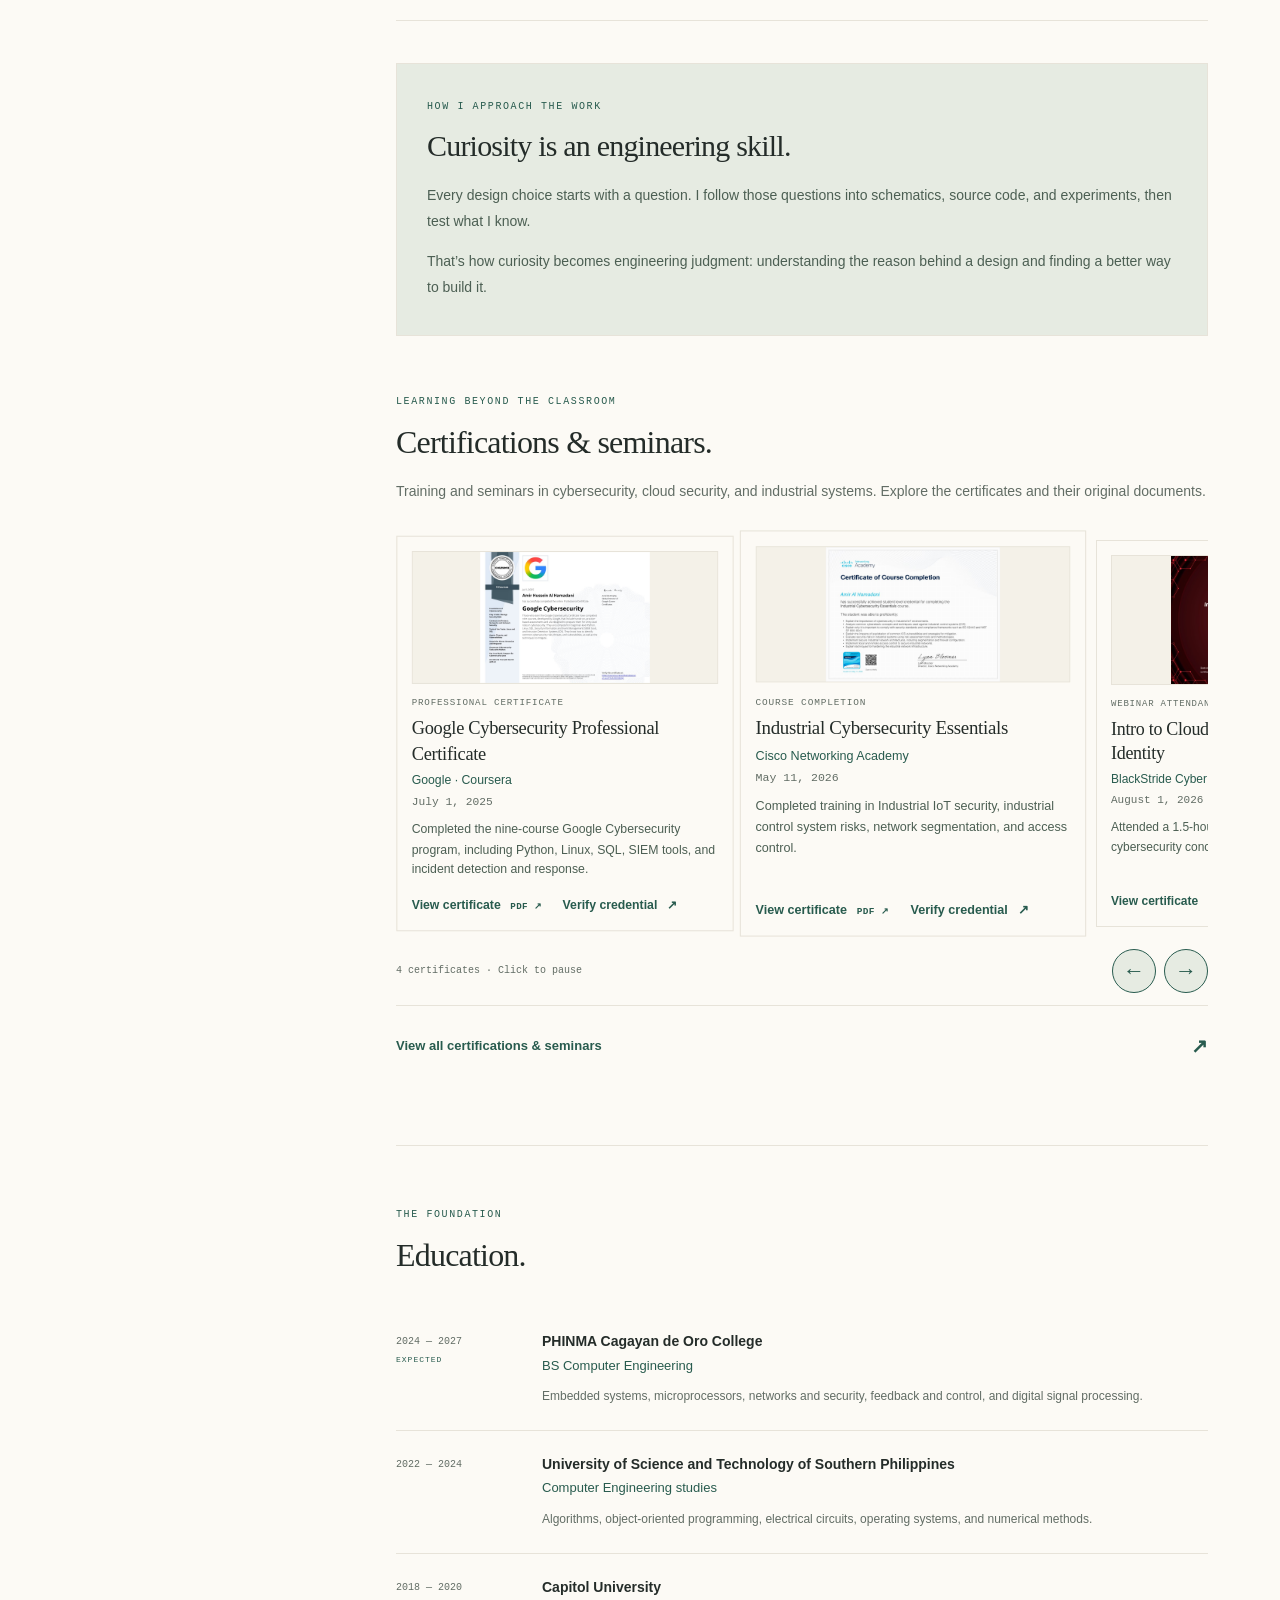
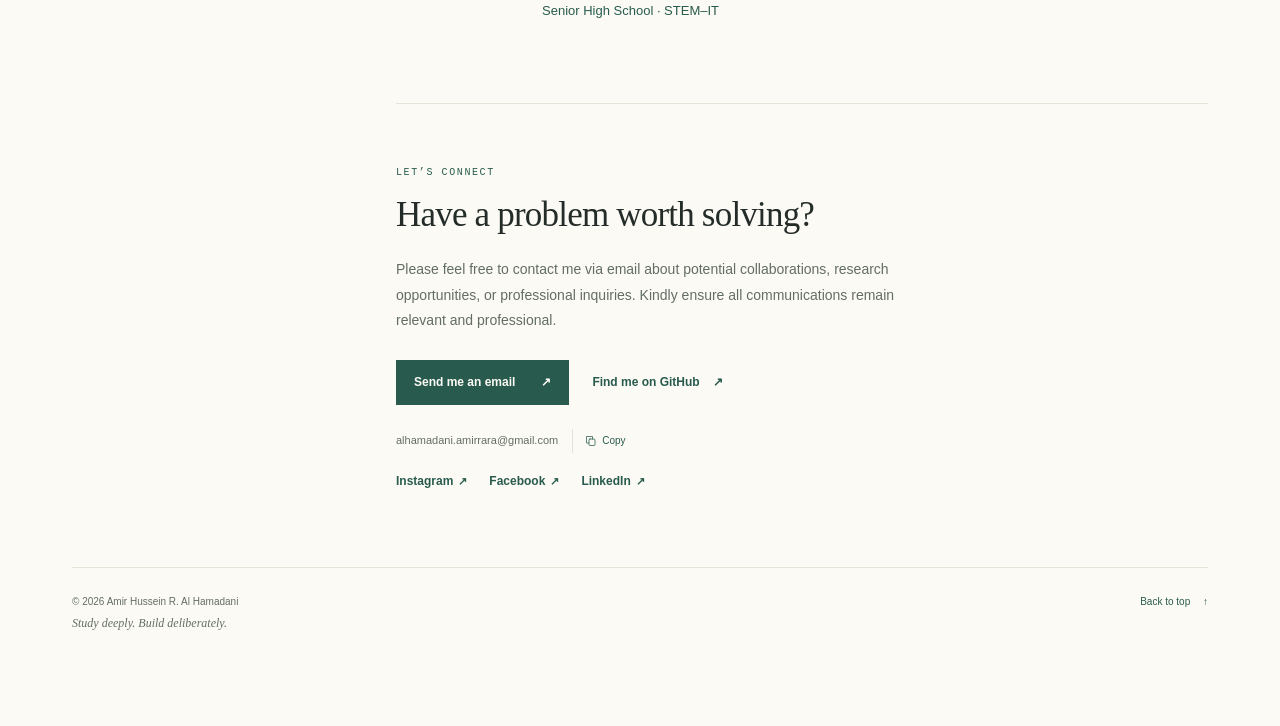
==== commit 06c3c08f: "minor fixes" ====
--- a/index.html
+++ b/index.html
@@ -412,7 +412,7 @@
           <svg class="theme-icon-sun" viewBox="0 0 24 24" aria-hidden="true"><circle cx="12" cy="12" r="4"/><path d="M12 2v2m0 16v2M2 12h2m16 0h2M4.9 4.9l1.4 1.4m11.4 11.4 1.4 1.4m0-14.2-1.4 1.4M6.3 17.7l-1.4 1.4"/></svg>
         </button>
         <details class="site-menu">
-          <summary aria-label="Navigation menu"><span>Menu</span><svg viewBox="0 0 24 24" aria-hidden="true"><path d="M4 7h16M4 12h16M4 17h16"/></svg></summary>
+          <summary aria-label="More navigation links"><span>More</span><svg viewBox="0 0 24 24" aria-hidden="true"><path d="m6 9 6 6 6-6" stroke-linecap="round" stroke-linejoin="round"/></svg></summary>
           <nav class="menu-panel" aria-label="More pages">
             <p class="menu-label">EXPLORE THE PORTFOLIO</p>
             <a href="about.html">About me <span aria-hidden="true">↗</span></a>
@@ -477,7 +477,7 @@
           <p class="intro-lead"><span class="intro-lead-text">An ambitious Computer Engineer exploring how hardware, software, and intelligent systems can work together to solve real problems.</span></p>
           <div class="prose">
             <p>I’m fascinated by how electronics, software, machines, and control systems work together. As a Computer Engineer, I’m learning to connect those disciplines through embedded systems, robotics, and applications that solve practical problems and make everyday work easier.</p>
-            <p>I’m drawn to <strong>reverse engineering</strong>: understanding existing designs and finding ways to improve them. <strong>Cybersecurity</strong> pushes me to examine how systems can fail and how to protect them, while <strong>robotics</strong> connects that understanding to machines that sense, move, and respond.</p>
+            <p><strong>Robotics</strong> draws me to machines that sense, move, and respond. <strong>Cybersecurity</strong> pushes me to examine how systems can fail and how to protect them. <strong>Reverse engineering</strong> helps me understand existing designs and find ways to improve them.</p>
             <p>I like to study a problem in depth, test my assumptions, and refine what I build. My ambition is to grow into an engineer who can carry an idea from a careful investigation to a reliable, useful solution.</p>
           </div>
           <div class="intro-actions"><a class="text-link" href="about.html">More about me <span aria-hidden="true">↗</span></a><a class="text-link" href="projects.html">Explore my work <span aria-hidden="true">↗</span></a></div>
--- a/style.css
+++ b/style.css
@@ -56,6 +56,14 @@
 .skip-link { position: fixed; z-index: 20; top: 12px; left: 12px; padding: 10px 18px; background: var(--accent); color: var(--paper); transform: translateY(-160%); }
 .skip-link:focus { transform: translateY(0); }
 
+@font-face {
+  font-family: "Equation Rounded";
+  src: url("assets/fonts/nunito-equations.woff2") format("woff2");
+  font-style: normal;
+  font-weight: 750;
+  font-display: swap;
+}
+
 /* A layer beneath the page lets the artwork drift across the viewport. */
 body { isolation: isolate; }
 .engineering-marks {
@@ -67,6 +75,13 @@
   overflow: hidden;
   color: var(--accent);
 }
+/* Keep foreground lettering legible as artwork passes behind a line. */
+@media screen {
+  :where(.about-section, .archive-intro, .profile) :where(h1, h2, p, .profile-links a:not(.profile-resume)) {
+    paint-order: stroke fill;
+    -webkit-text-stroke: 2.5px var(--paper);
+  }
+}
 .engineering-mark {
   position: absolute;
   top: 0;
@@ -74,42 +89,36 @@
   width: max-content;
 }
 .engineering-equation {
-  padding: 4px 13px 5px;
-  border: 1px solid color-mix(in srgb, var(--accent) 58%, transparent);
-  border-radius: 999px;
-  background: linear-gradient(150deg, var(--paper), var(--soft-green));
-  color: var(--accent-dark);
-  font: italic clamp(13px, 1.12vw, 17px) / 1.2 var(--serif);
+  display: grid;
+  justify-items: start;
+  gap: 1px;
+  color: color-mix(in srgb, var(--accent) 54%, var(--paper));
+  font: 750 clamp(15px, 1.19vw, 18px) / 1.3 "Equation Rounded", ui-rounded, var(--sans);
+  letter-spacing: .018em;
   white-space: nowrap;
-  opacity: .32;
+  -webkit-font-smoothing: auto;
   transition: opacity .24s ease;
 }
-.engineering-equation::before {
-  content: "";
-  position: absolute;
-  inset: 2px auto auto 10px;
-  width: 26%;
-  height: 1px;
-  border-radius: 50%;
-  background: var(--paper);
-}
-.engineering-equation.is-changing { opacity: 0; }
+.engineering-equation small {
+  font: 650 clamp(12px, .9vw, 14px) / 1.25 var(--sans);
+  letter-spacing: .035em;
+}
+
 .engineering-hardware {
-  width: clamp(52px, 6.6vw, 92px);
+  width: clamp(62px, 6.8vw, 96px);
   aspect-ratio: 1;
-  background: url("assets/engineering-icons.svg") no-repeat 0 0 / 200% 200%;
-  opacity: .42;
-}
-.engineering-mark--board { background-position: right top; }
-.engineering-mark--motor { background-position: left bottom; }
-.engineering-mark--chip { background-position: right bottom; }
+  background: url("assets/engineering-hardware-catalog.webp") no-repeat 0 0 / 400% 300%;
+  opacity: .53;
+  transition: opacity .24s ease;
+}
+.engineering-mark.is-changing { opacity: 0; }
 [data-theme="dark"] .engineering-hardware { filter: brightness(1.45); }
 html:is(.page-preparing, .page-loading, .welcome-active, .welcome-pending, .media-viewer-open) .engineering-marks {
   visibility: hidden;
 }
 @media (max-width: 760px) {
-  .engineering-equation { opacity: .24; padding-inline: 10px; }
-  .engineering-hardware { opacity: .32; }
+  .engineering-equation { color: color-mix(in srgb, var(--accent) 47%, var(--paper)); }
+  .engineering-hardware { opacity: .44; }
 }
 @media (prefers-reduced-motion: reduce) {
   .engineering-equation { transition: none; }
--- a/style.css
+++ b/style.css
@@ -56,6 +56,14 @@
 .skip-link { position: fixed; z-index: 20; top: 12px; left: 12px; padding: 10px 18px; background: var(--accent); color: var(--paper); transform: translateY(-160%); }
 .skip-link:focus { transform: translateY(0); }
 
+@font-face {
+  font-family: "Equation Rounded";
+  src: url("assets/fonts/nunito-equations.woff2") format("woff2");
+  font-style: normal;
+  font-weight: 750;
+  font-display: swap;
+}
+
 /* A layer beneath the page lets the artwork drift across the viewport. */
 body { isolation: isolate; }
 .engineering-marks {
@@ -67,6 +75,13 @@
   overflow: hidden;
   color: var(--accent);
 }
+/* Keep foreground lettering legible as artwork passes behind a line. */
+@media screen {
+  :where(.about-section, .archive-intro, .profile) :where(h1, h2, p, .profile-links a:not(.profile-resume)) {
+    paint-order: stroke fill;
+    -webkit-text-stroke: 2.5px var(--paper);
+  }
+}
 .engineering-mark {
   position: absolute;
   top: 0;
@@ -74,42 +89,36 @@
   width: max-content;
 }
 .engineering-equation {
-  padding: 4px 13px 5px;
-  border: 1px solid color-mix(in srgb, var(--accent) 58%, transparent);
-  border-radius: 999px;
-  background: linear-gradient(150deg, var(--paper), var(--soft-green));
-  color: var(--accent-dark);
-  font: italic clamp(13px, 1.12vw, 17px) / 1.2 var(--serif);
+  display: grid;
+  justify-items: start;
+  gap: 1px;
+  color: color-mix(in srgb, var(--accent) 54%, var(--paper));
+  font: 750 clamp(15px, 1.19vw, 18px) / 1.3 "Equation Rounded", ui-rounded, var(--sans);
+  letter-spacing: .018em;
   white-space: nowrap;
-  opacity: .32;
+  -webkit-font-smoothing: auto;
   transition: opacity .24s ease;
 }
-.engineering-equation::before {
-  content: "";
-  position: absolute;
-  inset: 2px auto auto 10px;
-  width: 26%;
-  height: 1px;
-  border-radius: 50%;
-  background: var(--paper);
-}
-.engineering-equation.is-changing { opacity: 0; }
+.engineering-equation small {
+  font: 650 clamp(12px, .9vw, 14px) / 1.25 var(--sans);
+  letter-spacing: .035em;
+}
+
 .engineering-hardware {
-  width: clamp(52px, 6.6vw, 92px);
+  width: clamp(62px, 6.8vw, 96px);
   aspect-ratio: 1;
-  background: url("assets/engineering-icons.svg") no-repeat 0 0 / 200% 200%;
-  opacity: .42;
-}
-.engineering-mark--board { background-position: right top; }
-.engineering-mark--motor { background-position: left bottom; }
-.engineering-mark--chip { background-position: right bottom; }
+  background: url("assets/engineering-hardware-catalog.webp") no-repeat 0 0 / 400% 300%;
+  opacity: .53;
+  transition: opacity .24s ease;
+}
+.engineering-mark.is-changing { opacity: 0; }
 [data-theme="dark"] .engineering-hardware { filter: brightness(1.45); }
 html:is(.page-preparing, .page-loading, .welcome-active, .welcome-pending, .media-viewer-open) .engineering-marks {
   visibility: hidden;
 }
 @media (max-width: 760px) {
-  .engineering-equation { opacity: .24; padding-inline: 10px; }
-  .engineering-hardware { opacity: .32; }
+  .engineering-equation { color: color-mix(in srgb, var(--accent) 47%, var(--paper)); }
+  .engineering-hardware { opacity: .44; }
 }
 @media (prefers-reduced-motion: reduce) {
   .engineering-equation { transition: none; }
--- a/style.css
+++ b/style.css
@@ -56,6 +56,14 @@
 .skip-link { position: fixed; z-index: 20; top: 12px; left: 12px; padding: 10px 18px; background: var(--accent); color: var(--paper); transform: translateY(-160%); }
 .skip-link:focus { transform: translateY(0); }
 
+@font-face {
+  font-family: "Equation Rounded";
+  src: url("assets/fonts/nunito-equations.woff2") format("woff2");
+  font-style: normal;
+  font-weight: 750;
+  font-display: swap;
+}
+
 /* A layer beneath the page lets the artwork drift across the viewport. */
 body { isolation: isolate; }
 .engineering-marks {
@@ -67,6 +75,13 @@
   overflow: hidden;
   color: var(--accent);
 }
+/* Keep foreground lettering legible as artwork passes behind a line. */
+@media screen {
+  :where(.about-section, .archive-intro, .profile) :where(h1, h2, p, .profile-links a:not(.profile-resume)) {
+    paint-order: stroke fill;
+    -webkit-text-stroke: 2.5px var(--paper);
+  }
+}
 .engineering-mark {
   position: absolute;
   top: 0;
@@ -74,42 +89,36 @@
   width: max-content;
 }
 .engineering-equation {
-  padding: 4px 13px 5px;
-  border: 1px solid color-mix(in srgb, var(--accent) 58%, transparent);
-  border-radius: 999px;
-  background: linear-gradient(150deg, var(--paper), var(--soft-green));
-  color: var(--accent-dark);
-  font: italic clamp(13px, 1.12vw, 17px) / 1.2 var(--serif);
+  display: grid;
+  justify-items: start;
+  gap: 1px;
+  color: color-mix(in srgb, var(--accent) 54%, var(--paper));
+  font: 750 clamp(15px, 1.19vw, 18px) / 1.3 "Equation Rounded", ui-rounded, var(--sans);
+  letter-spacing: .018em;
   white-space: nowrap;
-  opacity: .32;
+  -webkit-font-smoothing: auto;
   transition: opacity .24s ease;
 }
-.engineering-equation::before {
-  content: "";
-  position: absolute;
-  inset: 2px auto auto 10px;
-  width: 26%;
-  height: 1px;
-  border-radius: 50%;
-  background: var(--paper);
-}
-.engineering-equation.is-changing { opacity: 0; }
+.engineering-equation small {
+  font: 650 clamp(12px, .9vw, 14px) / 1.25 var(--sans);
+  letter-spacing: .035em;
+}
+
 .engineering-hardware {
-  width: clamp(52px, 6.6vw, 92px);
+  width: clamp(62px, 6.8vw, 96px);
   aspect-ratio: 1;
-  background: url("assets/engineering-icons.svg") no-repeat 0 0 / 200% 200%;
-  opacity: .42;
-}
-.engineering-mark--board { background-position: right top; }
-.engineering-mark--motor { background-position: left bottom; }
-.engineering-mark--chip { background-position: right bottom; }
+  background: url("assets/engineering-hardware-catalog.webp") no-repeat 0 0 / 400% 300%;
+  opacity: .53;
+  transition: opacity .24s ease;
+}
+.engineering-mark.is-changing { opacity: 0; }
 [data-theme="dark"] .engineering-hardware { filter: brightness(1.45); }
 html:is(.page-preparing, .page-loading, .welcome-active, .welcome-pending, .media-viewer-open) .engineering-marks {
   visibility: hidden;
 }
 @media (max-width: 760px) {
-  .engineering-equation { opacity: .24; padding-inline: 10px; }
-  .engineering-hardware { opacity: .32; }
+  .engineering-equation { color: color-mix(in srgb, var(--accent) 47%, var(--paper)); }
+  .engineering-hardware { opacity: .44; }
 }
 @media (prefers-reduced-motion: reduce) {
   .engineering-equation { transition: none; }
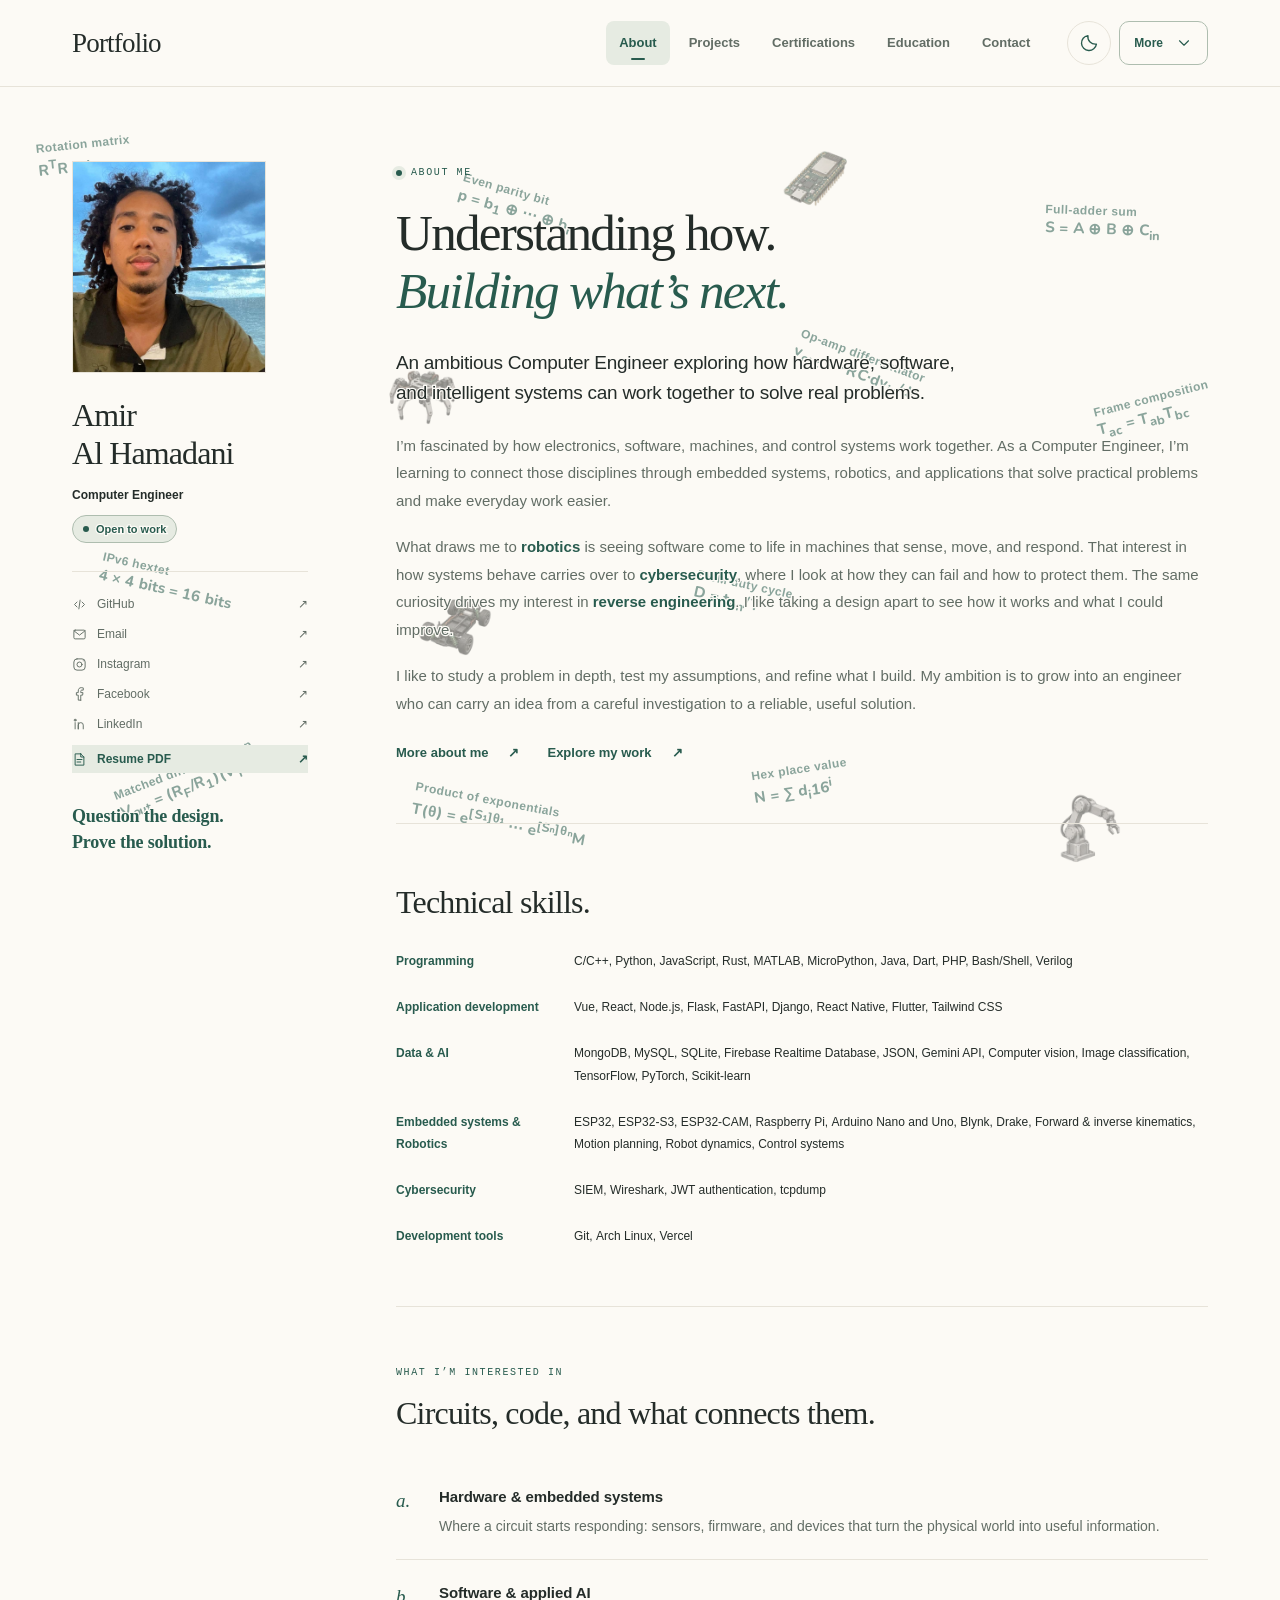
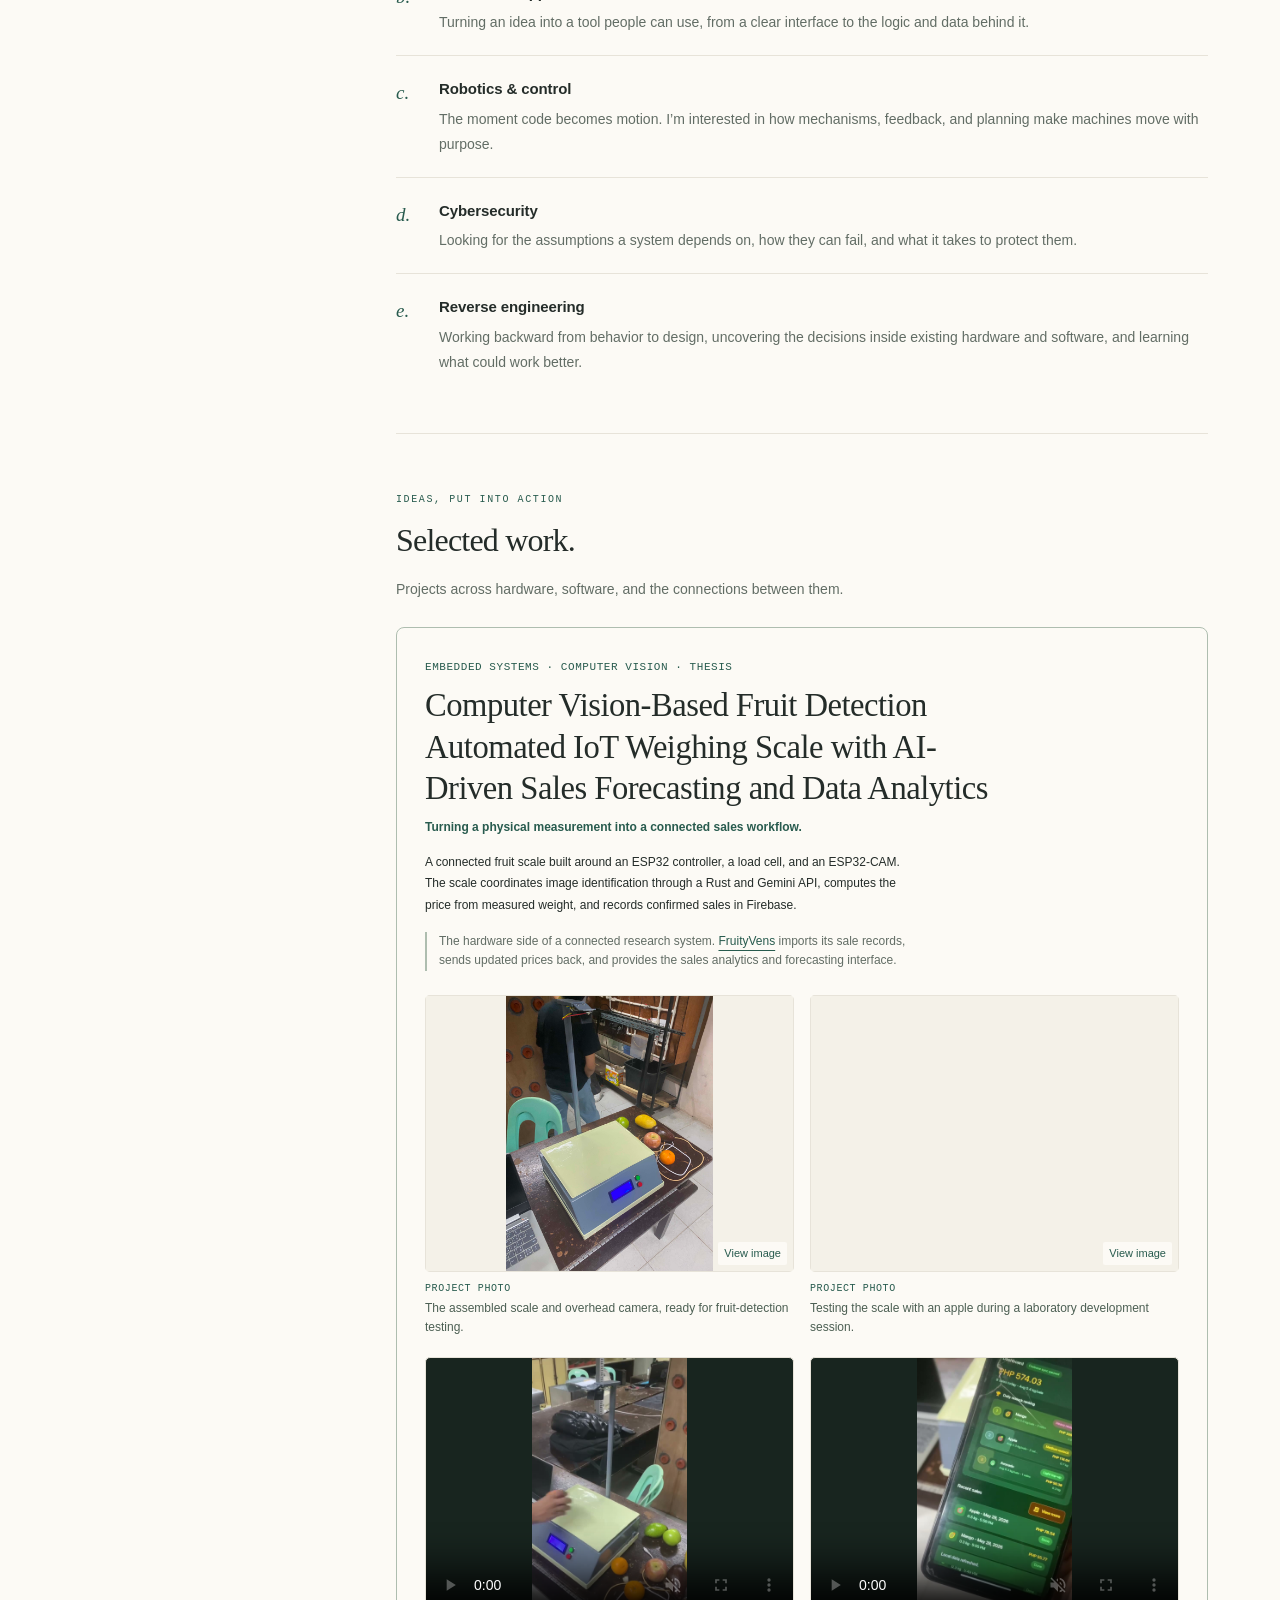
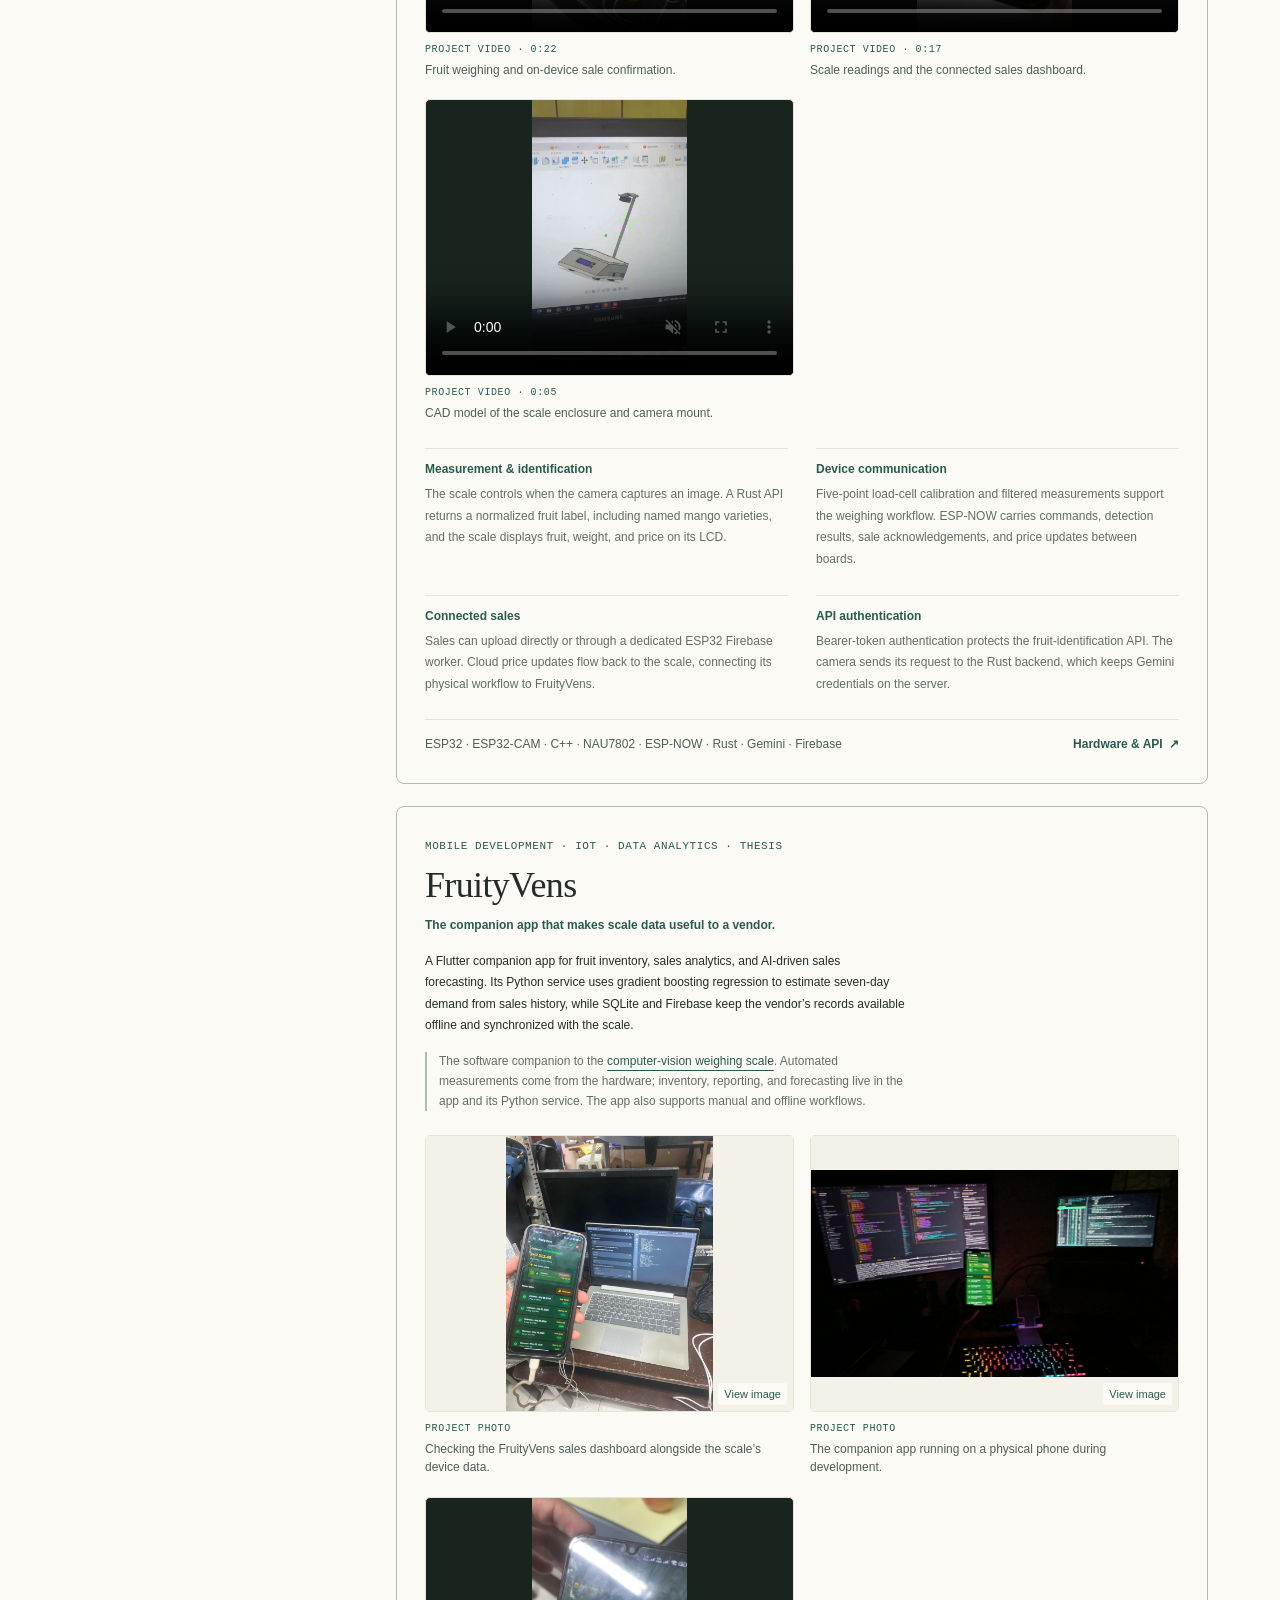
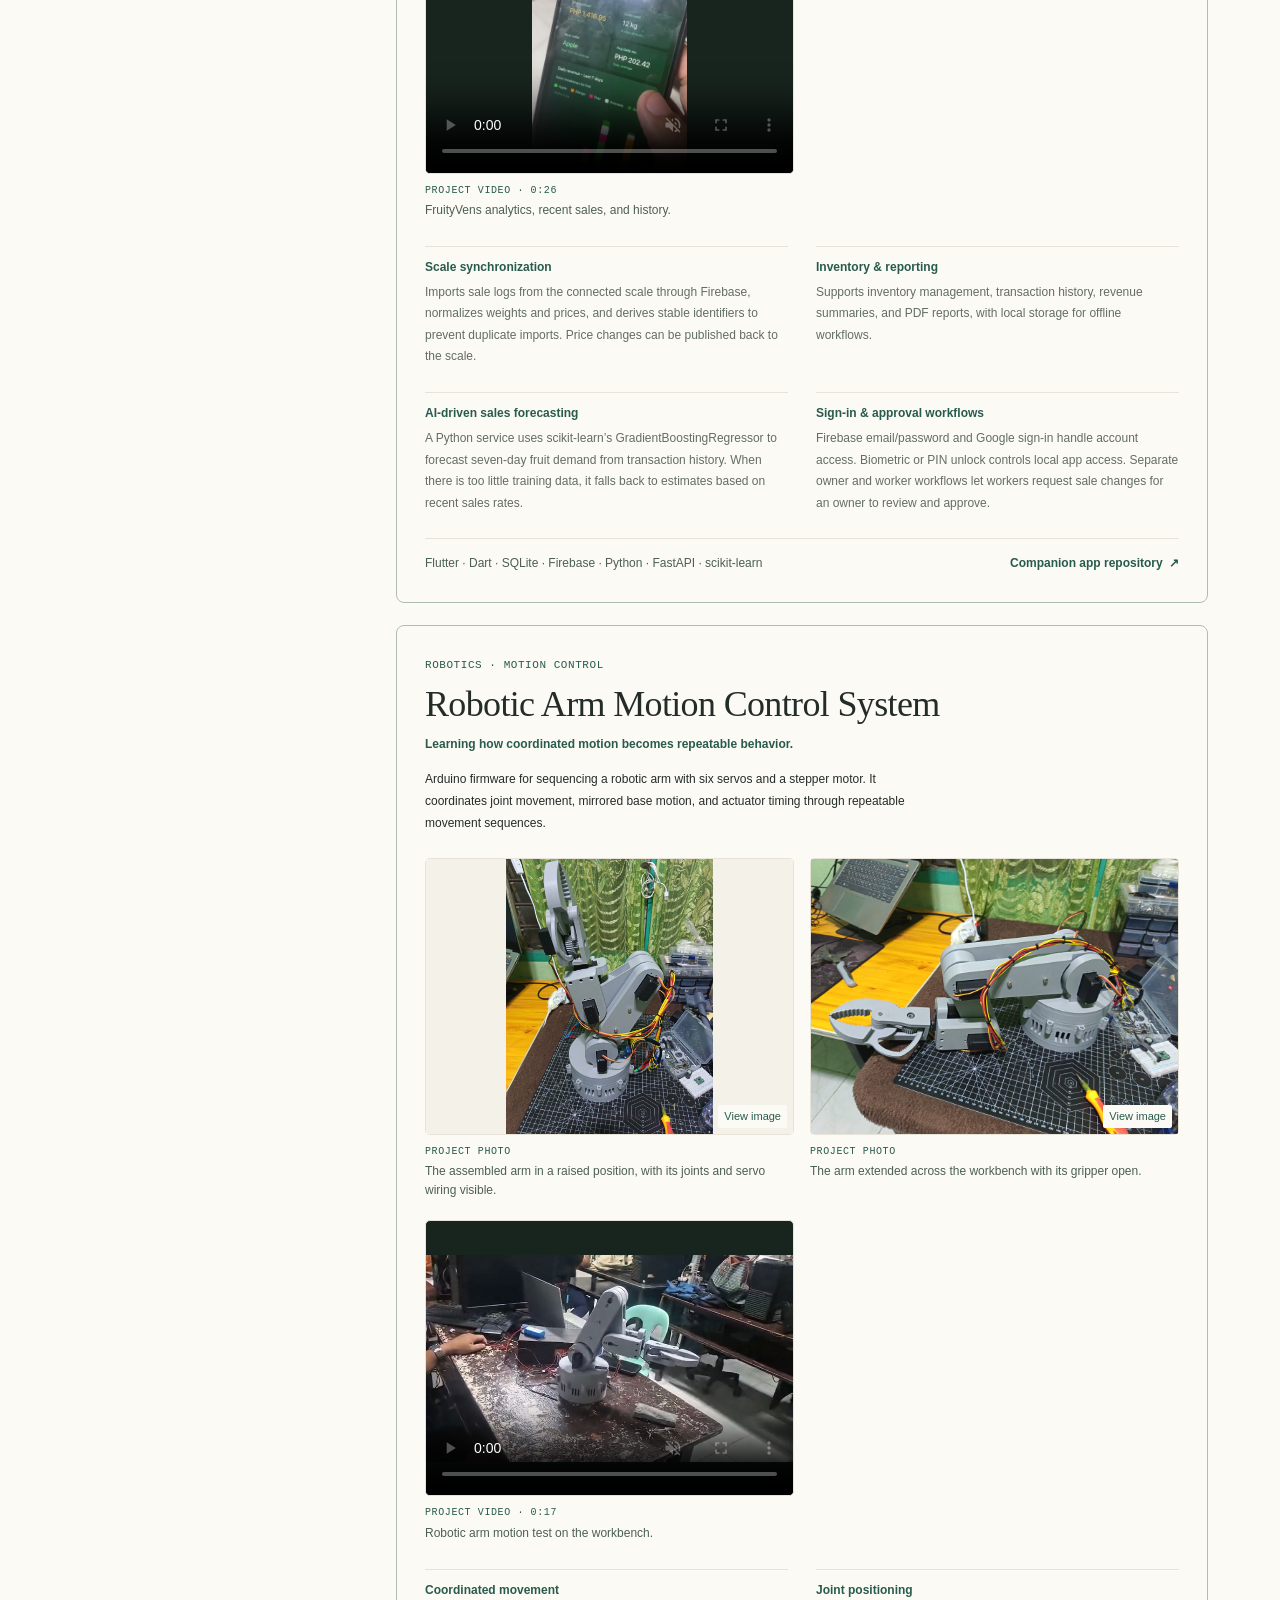
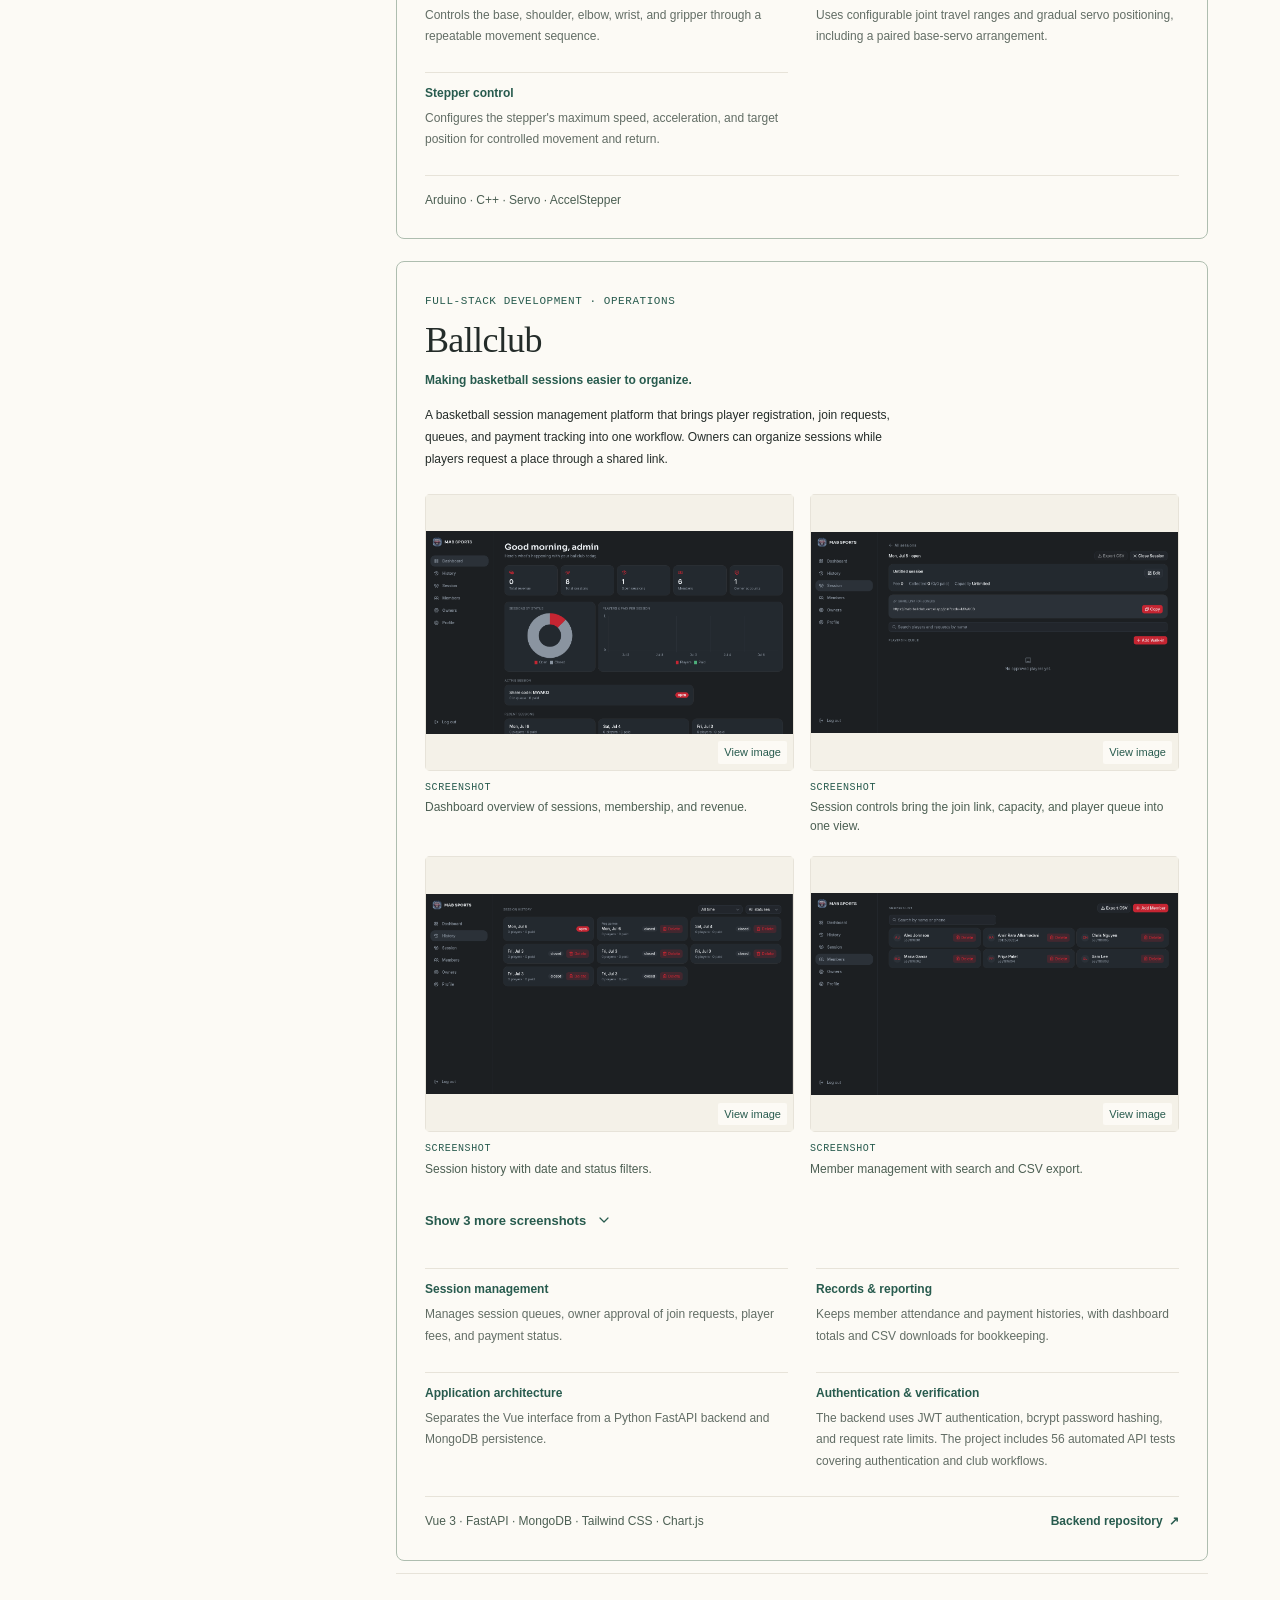
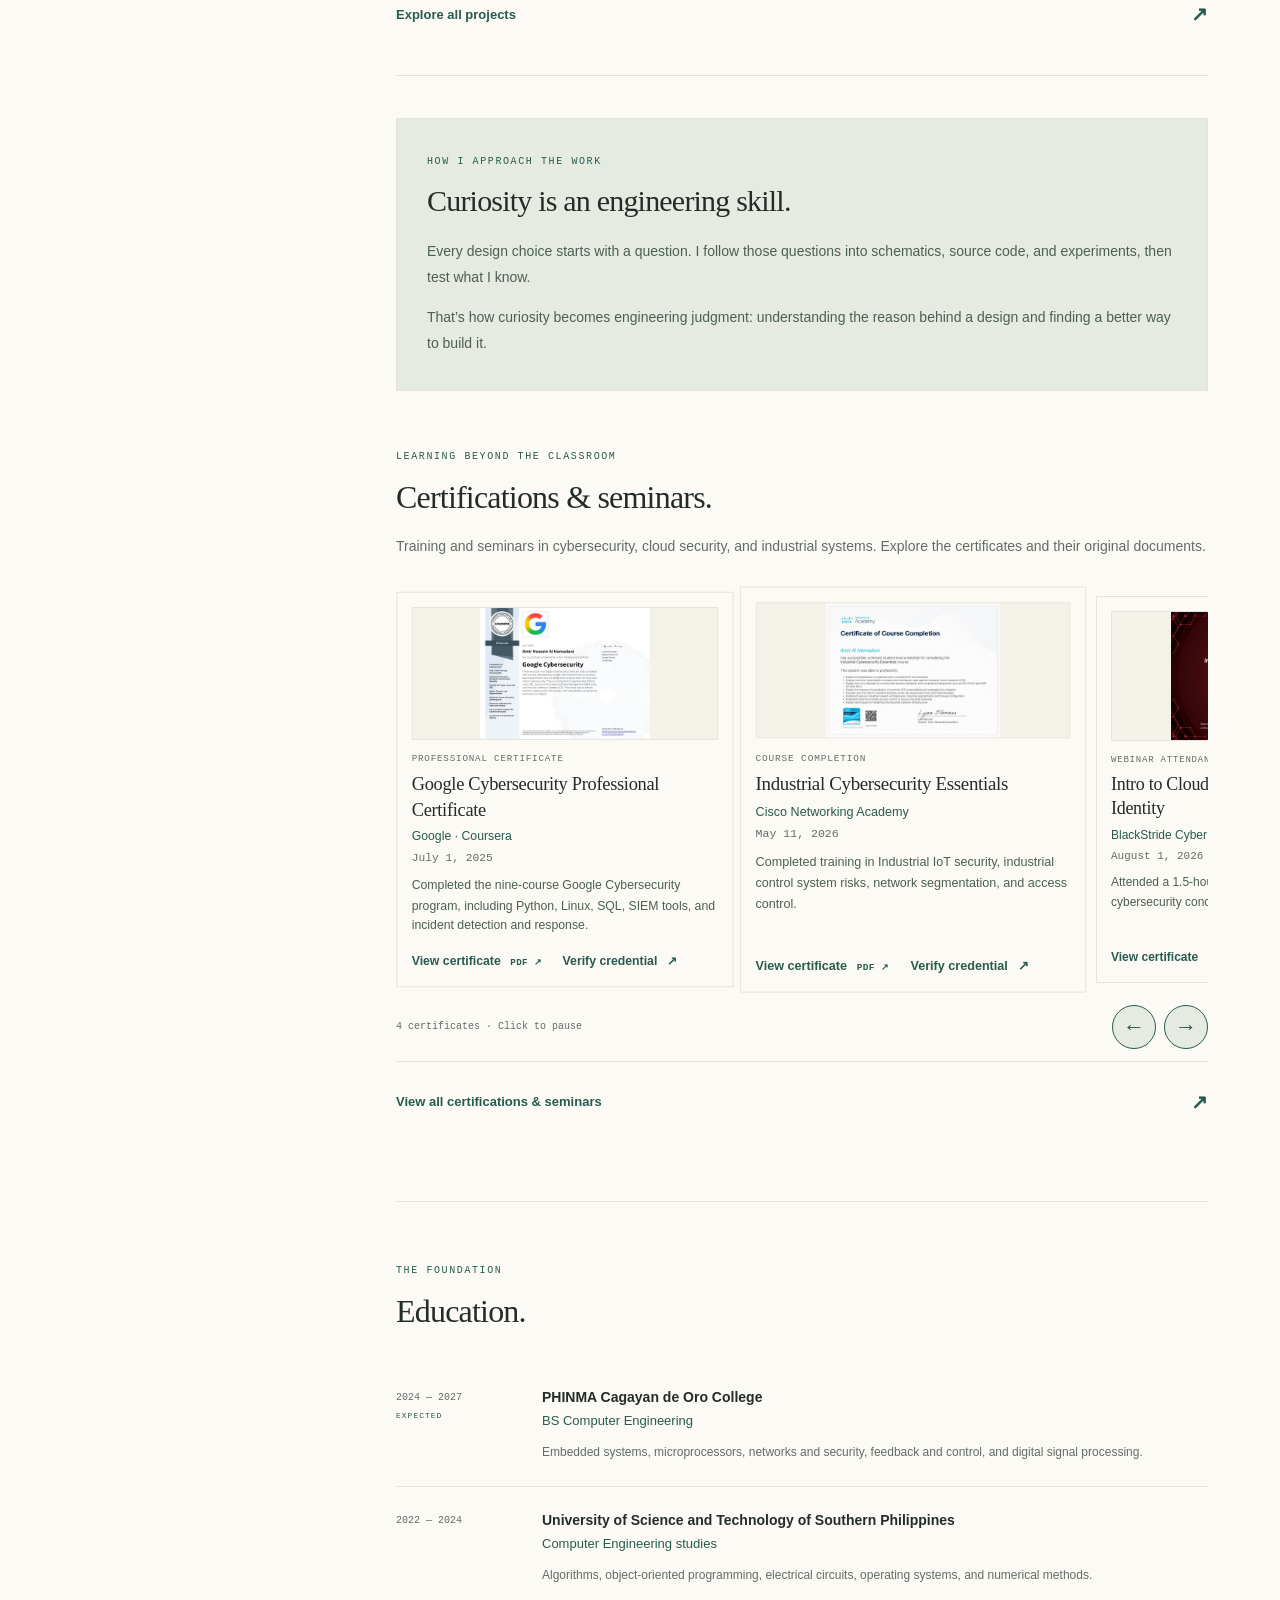
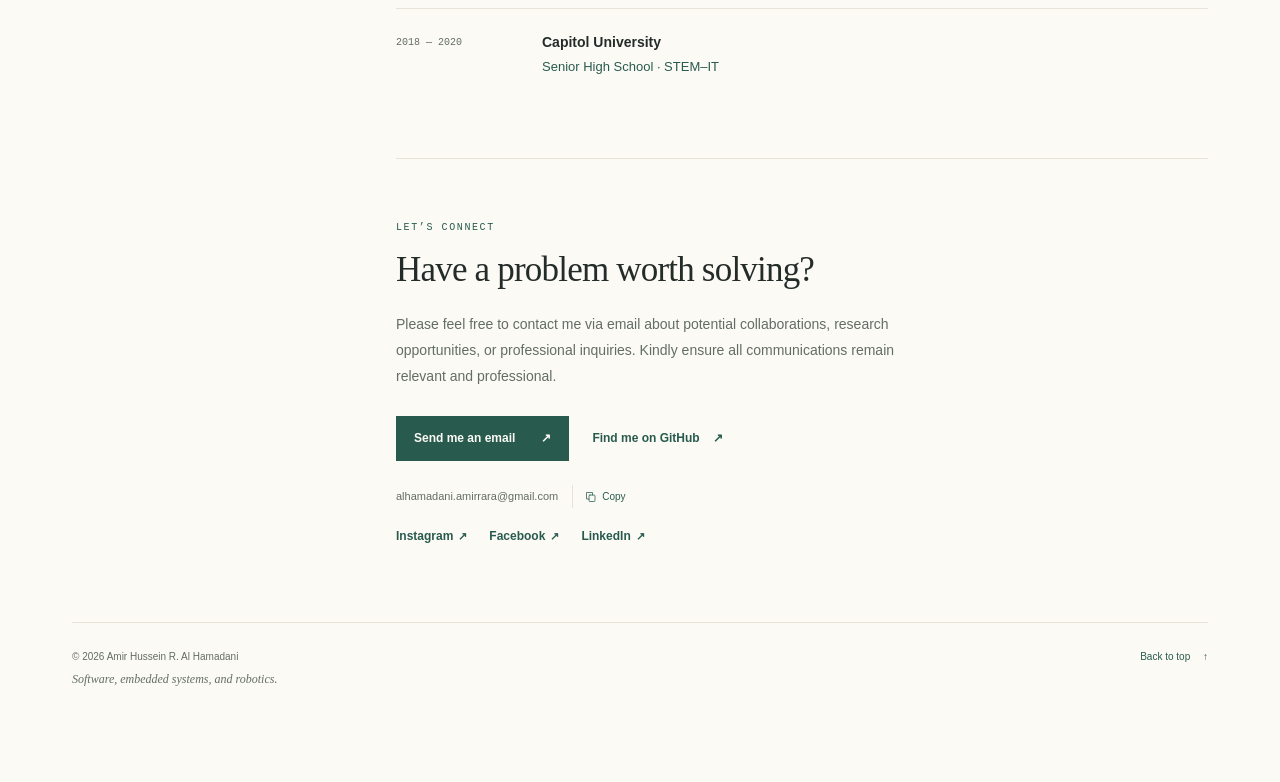
==== commit c985b1b1: "new features" ====
--- a/index.html
+++ b/index.html
@@ -477,7 +477,7 @@
           <p class="intro-lead"><span class="intro-lead-text">An ambitious Computer Engineer exploring how hardware, software, and intelligent systems can work together to solve real problems.</span></p>
           <div class="prose">
             <p>I’m fascinated by how electronics, software, machines, and control systems work together. As a Computer Engineer, I’m learning to connect those disciplines through embedded systems, robotics, and applications that solve practical problems and make everyday work easier.</p>
-            <p><strong>Robotics</strong> draws me to machines that sense, move, and respond. <strong>Cybersecurity</strong> pushes me to examine how systems can fail and how to protect them. <strong>Reverse engineering</strong> helps me understand existing designs and find ways to improve them.</p>
+            <p>What draws me to <strong>robotics</strong> is seeing software come to life in machines that sense, move, and respond. That interest in how systems behave carries over to <strong>cybersecurity</strong>, where I look at how they can fail and how to protect them. The same curiosity drives my interest in <strong>reverse engineering</strong>. I like taking a design apart to see how it works and what I could improve.</p>
             <p>I like to study a problem in depth, test my assumptions, and refine what I build. My ambition is to grow into an engineer who can carry an idea from a careful investigation to a reliable, useful solution.</p>
           </div>
           <div class="intro-actions"><a class="text-link" href="about.html">More about me <span aria-hidden="true">↗</span></a><a class="text-link" href="projects.html">Explore my work <span aria-hidden="true">↗</span></a></div>
@@ -748,11 +748,11 @@
           <h2 id="contact-title">Have a problem worth solving?</h2>
           <p>Please feel free to contact me via email about potential collaborations, research opportunities, or professional inquiries. Kindly ensure all communications remain relevant and professional.</p>
           <div class="contact-actions"><a class="button" href="mailto:alhamadani.amirrara@gmail.com">Send me an email <span aria-hidden="true">↗</span></a><a class="contact-github" href="https://github.com/alhamadaniamir">Find me on GitHub <span aria-hidden="true">↗</span></a></div>
-          <div class="email-line"><a href="mailto:alhamadani.amirrara@gmail.com">alhamadani.amirrara@gmail.com</a><button class="copy-email" type="button" hidden aria-label="Copy email address"><svg viewBox="0 0 24 24" aria-hidden="true"><rect x="8" y="8" width="12" height="13" rx="2"/><path d="M15 8V3H3v13h5"/></svg><span>Copy</span></button><span class="copy-status" role="status" aria-live="polite"></span></div>
+          <div class="email-line"><a draggable="false" href="mailto:alhamadani.amirrara@gmail.com">alhamadani.amirrara@gmail.com</a><button class="copy-email" type="button" hidden aria-label="Copy email address"><svg viewBox="0 0 24 24" aria-hidden="true"><rect x="8" y="8" width="12" height="13" rx="2"/><path d="M15 8V3H3v13h5"/></svg><span>Copy</span></button><span class="copy-status" role="status" aria-live="polite"></span></div>
           <nav class="social-links" aria-label="Social media profiles"><a href="https://www.instagram.com/mmr_rara/" target="_blank" rel="noopener noreferrer">Instagram <span aria-hidden="true">↗</span></a><a href="https://www.facebook.com/marzoq.al.hamadani/" target="_blank" rel="noopener noreferrer">Facebook <span aria-hidden="true">↗</span></a><a href="https://www.linkedin.com/in/amir-al-hamadani-116a98423/?isSelfProfile=true" target="_blank" rel="noopener noreferrer">LinkedIn <span aria-hidden="true">↗</span></a></nav>
         </section>
       </main>
     </div>
-    <footer class="site-footer"><div><p>© <span id="year">2026</span> Amir Hussein R. Al Hamadani</p><a href="#about">Back to top <span aria-hidden="true">↑</span></a></div><p class="footer-note">Study deeply. Build deliberately.</p></footer>
+    <footer class="site-footer"><div><p>© <span id="year">2026</span> Amir Hussein R. Al Hamadani</p><a href="#about">Back to top <span aria-hidden="true">↑</span></a></div><p class="footer-note">Software, embedded systems, and robotics.</p></footer>
   </body>
 </html>
--- a/style.css
+++ b/style.css
@@ -39,7 +39,7 @@
 
 *, *::before, *::after { box-sizing: border-box; }
 html { scroll-behavior: smooth; scroll-padding-top: calc(var(--header-height, 86px) + 24px); }
-body { margin: 0; color: var(--ink); background: var(--paper); font-family: var(--sans); font-size: 16px; line-height: 1.75; -webkit-font-smoothing: antialiased; }
+body { margin: 0; color: var(--ink); background: var(--paper); font-family: var(--sans); font-size: 16px; line-height: 1.75; -webkit-font-smoothing: antialiased; -webkit-user-select: none; user-select: none; }
 ::selection { background: #d5e3d7; color: #163d31; }
 a { color: inherit; text-decoration: none; text-underline-offset: 5px; }
 button { font: inherit; }
@@ -492,7 +492,7 @@
 .contact-github:hover { text-decoration: underline; }
 .contact-github span { margin-left: 10px; }
 .email-line { display: flex; align-items: center; flex-wrap: wrap; gap: 8px 14px; margin-top: 24px; }
-.email-line > a { color: var(--muted); font-size: 11px; overflow-wrap: anywhere; }
+.email-line > a { color: var(--muted); font-size: 11px; overflow-wrap: anywhere; -webkit-user-select: text; user-select: text; }
 .email-line > a:hover { text-decoration: underline; }
 .copy-email { display: flex; gap: 5px; align-items: center; border: 0; border-left: 1px solid var(--rule); padding: 3px 0 3px 12px; background: transparent; color: var(--accent); font-size: 10px; }
 .copy-email svg { width: 12px; height: 12px; fill: none; stroke: currentColor; stroke-width: 1.5; stroke-linecap: round; stroke-linejoin: round; }
@@ -558,6 +558,7 @@
 .research-page { min-height: calc(100svh - 260px); }
 .education-page .education-detail { font-size: 13px; }
 .archive-projects { padding-top: 24px; }
+.archive-projects > .project { background-color: var(--soft-green); }
 .archive-projects .project > p:not(.project-subtitle, .project-connection) { max-width: 840px; }
 .archive-projects .project-media { max-width: 820px; }
 .archive-projects .project-details { max-width: 900px; }
--- a/style.css
+++ b/style.css
@@ -39,7 +39,7 @@
 
 *, *::before, *::after { box-sizing: border-box; }
 html { scroll-behavior: smooth; scroll-padding-top: calc(var(--header-height, 86px) + 24px); }
-body { margin: 0; color: var(--ink); background: var(--paper); font-family: var(--sans); font-size: 16px; line-height: 1.75; -webkit-font-smoothing: antialiased; }
+body { margin: 0; color: var(--ink); background: var(--paper); font-family: var(--sans); font-size: 16px; line-height: 1.75; -webkit-font-smoothing: antialiased; -webkit-user-select: none; user-select: none; }
 ::selection { background: #d5e3d7; color: #163d31; }
 a { color: inherit; text-decoration: none; text-underline-offset: 5px; }
 button { font: inherit; }
@@ -492,7 +492,7 @@
 .contact-github:hover { text-decoration: underline; }
 .contact-github span { margin-left: 10px; }
 .email-line { display: flex; align-items: center; flex-wrap: wrap; gap: 8px 14px; margin-top: 24px; }
-.email-line > a { color: var(--muted); font-size: 11px; overflow-wrap: anywhere; }
+.email-line > a { color: var(--muted); font-size: 11px; overflow-wrap: anywhere; -webkit-user-select: text; user-select: text; }
 .email-line > a:hover { text-decoration: underline; }
 .copy-email { display: flex; gap: 5px; align-items: center; border: 0; border-left: 1px solid var(--rule); padding: 3px 0 3px 12px; background: transparent; color: var(--accent); font-size: 10px; }
 .copy-email svg { width: 12px; height: 12px; fill: none; stroke: currentColor; stroke-width: 1.5; stroke-linecap: round; stroke-linejoin: round; }
@@ -558,6 +558,7 @@
 .research-page { min-height: calc(100svh - 260px); }
 .education-page .education-detail { font-size: 13px; }
 .archive-projects { padding-top: 24px; }
+.archive-projects > .project { background-color: var(--soft-green); }
 .archive-projects .project > p:not(.project-subtitle, .project-connection) { max-width: 840px; }
 .archive-projects .project-media { max-width: 820px; }
 .archive-projects .project-details { max-width: 900px; }
--- a/style.css
+++ b/style.css
@@ -39,7 +39,7 @@
 
 *, *::before, *::after { box-sizing: border-box; }
 html { scroll-behavior: smooth; scroll-padding-top: calc(var(--header-height, 86px) + 24px); }
-body { margin: 0; color: var(--ink); background: var(--paper); font-family: var(--sans); font-size: 16px; line-height: 1.75; -webkit-font-smoothing: antialiased; }
+body { margin: 0; color: var(--ink); background: var(--paper); font-family: var(--sans); font-size: 16px; line-height: 1.75; -webkit-font-smoothing: antialiased; -webkit-user-select: none; user-select: none; }
 ::selection { background: #d5e3d7; color: #163d31; }
 a { color: inherit; text-decoration: none; text-underline-offset: 5px; }
 button { font: inherit; }
@@ -492,7 +492,7 @@
 .contact-github:hover { text-decoration: underline; }
 .contact-github span { margin-left: 10px; }
 .email-line { display: flex; align-items: center; flex-wrap: wrap; gap: 8px 14px; margin-top: 24px; }
-.email-line > a { color: var(--muted); font-size: 11px; overflow-wrap: anywhere; }
+.email-line > a { color: var(--muted); font-size: 11px; overflow-wrap: anywhere; -webkit-user-select: text; user-select: text; }
 .email-line > a:hover { text-decoration: underline; }
 .copy-email { display: flex; gap: 5px; align-items: center; border: 0; border-left: 1px solid var(--rule); padding: 3px 0 3px 12px; background: transparent; color: var(--accent); font-size: 10px; }
 .copy-email svg { width: 12px; height: 12px; fill: none; stroke: currentColor; stroke-width: 1.5; stroke-linecap: round; stroke-linejoin: round; }
@@ -558,6 +558,7 @@
 .research-page { min-height: calc(100svh - 260px); }
 .education-page .education-detail { font-size: 13px; }
 .archive-projects { padding-top: 24px; }
+.archive-projects > .project { background-color: var(--soft-green); }
 .archive-projects .project > p:not(.project-subtitle, .project-connection) { max-width: 840px; }
 .archive-projects .project-media { max-width: 820px; }
 .archive-projects .project-details { max-width: 900px; }
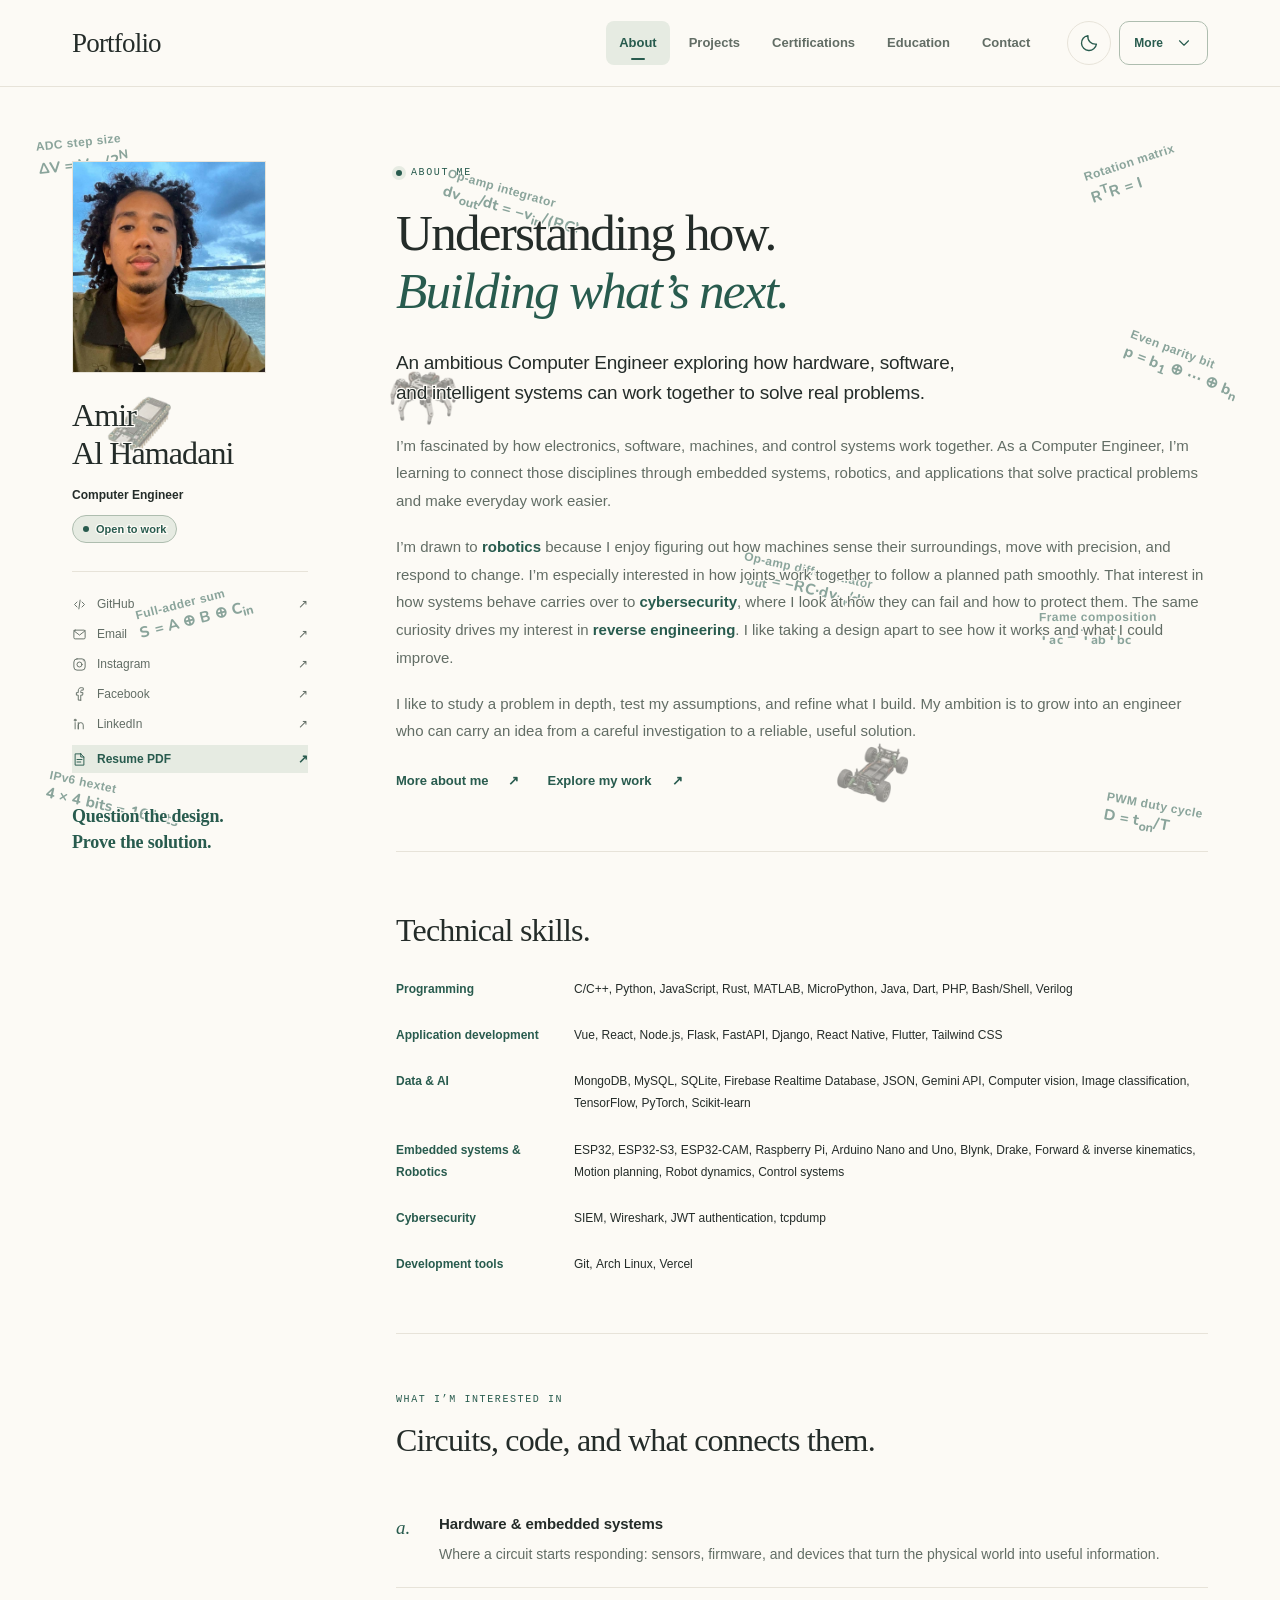
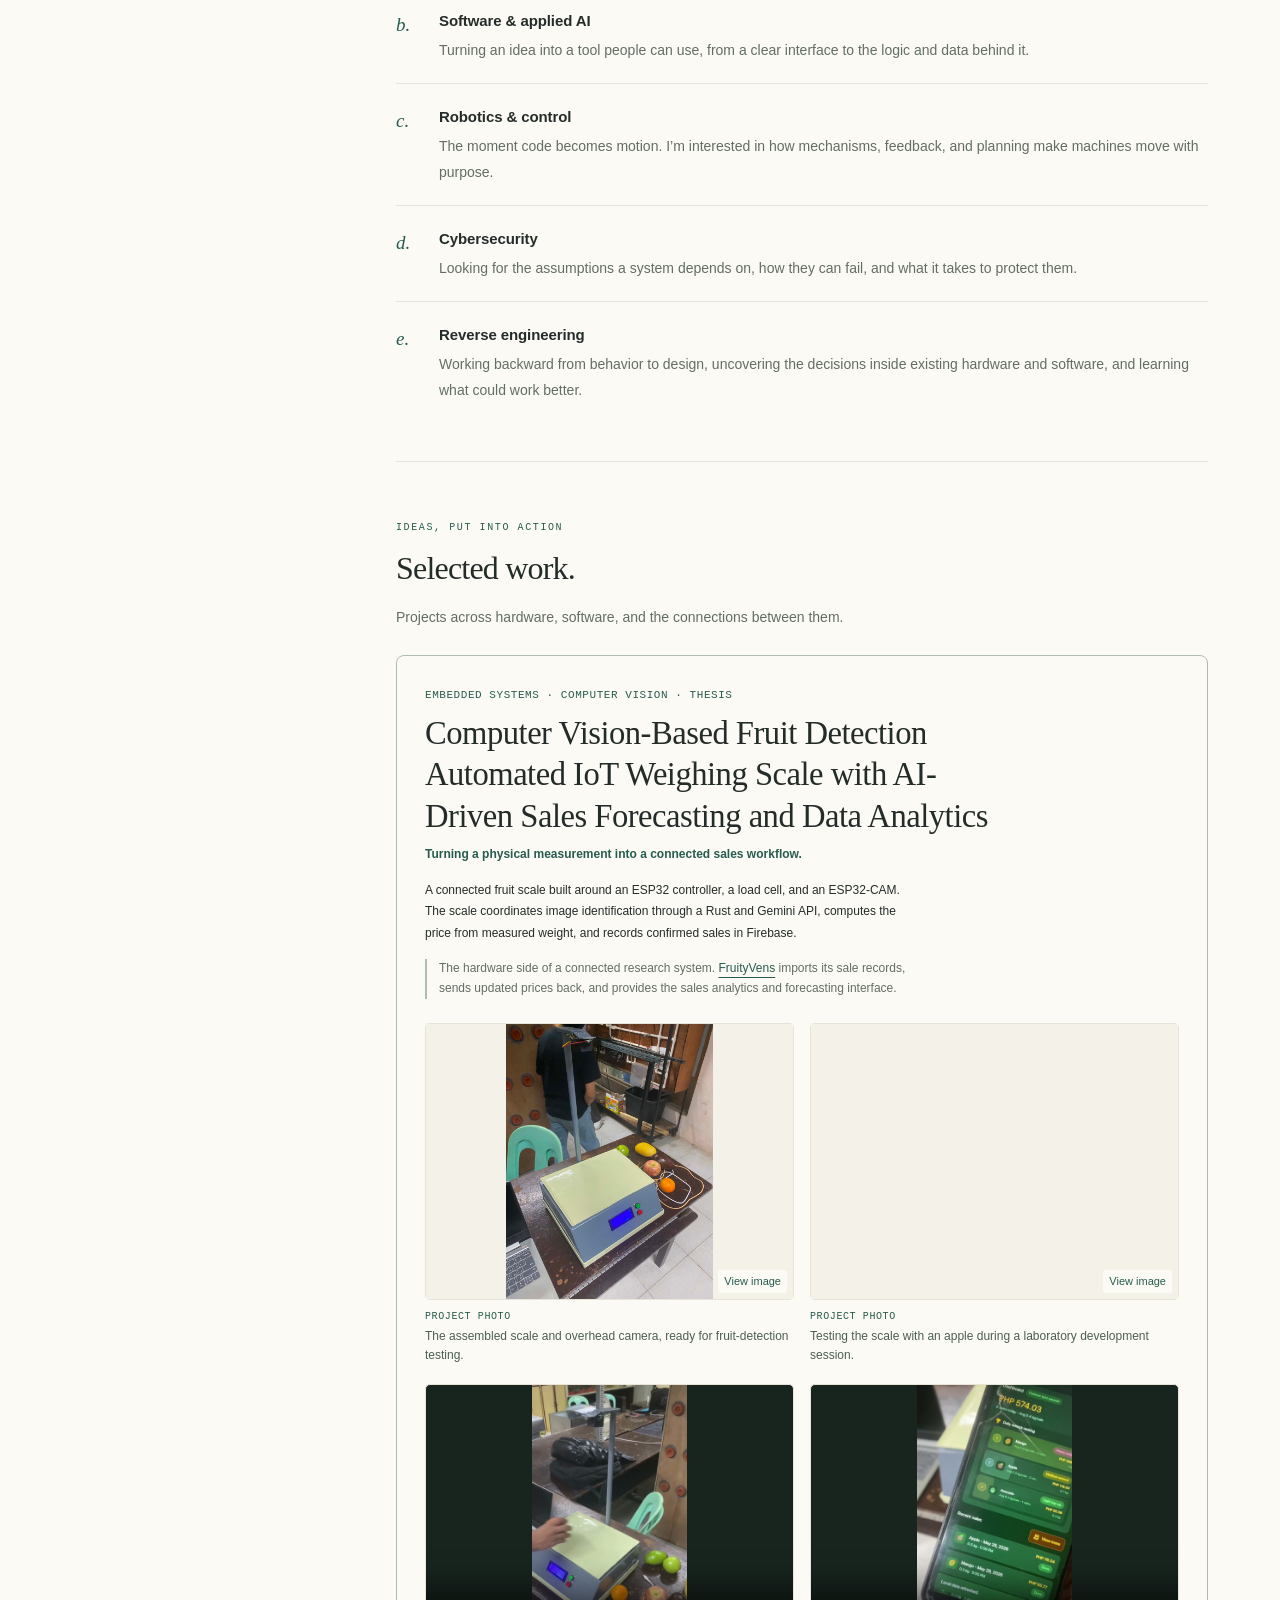
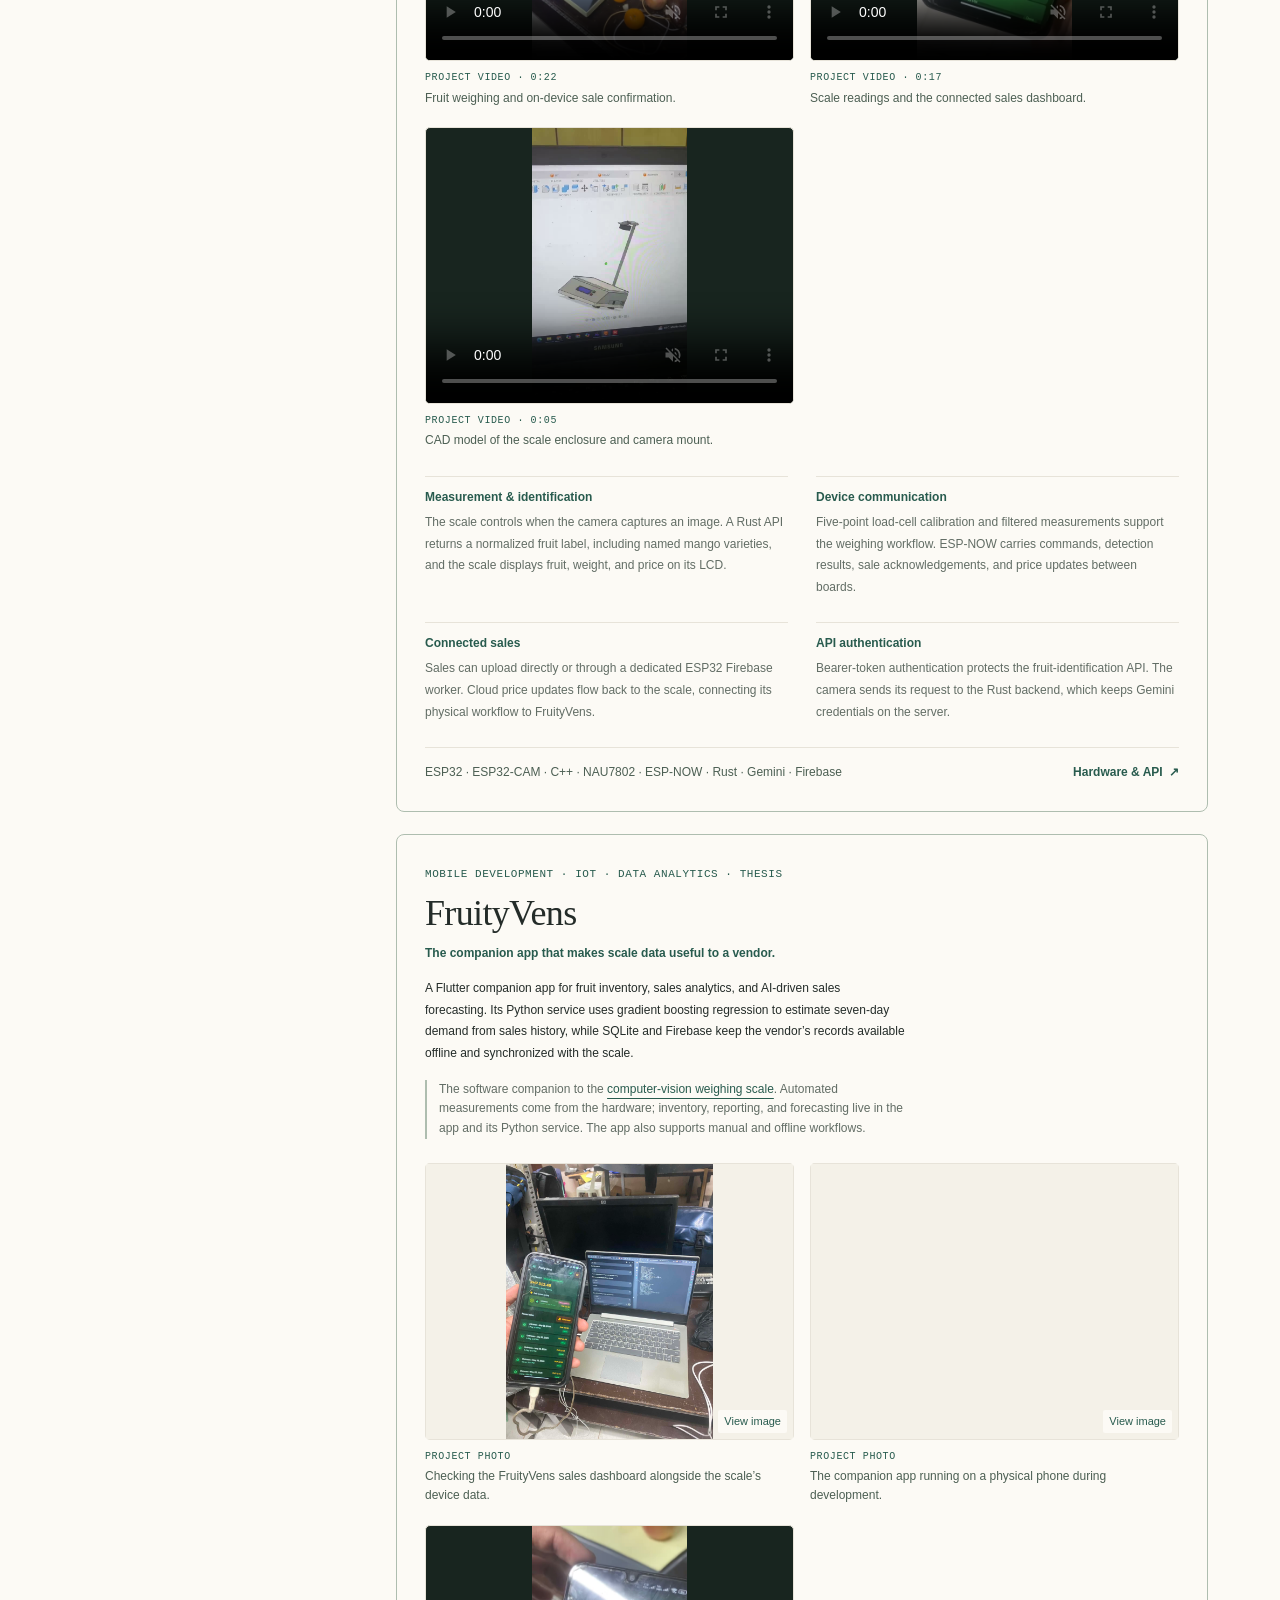
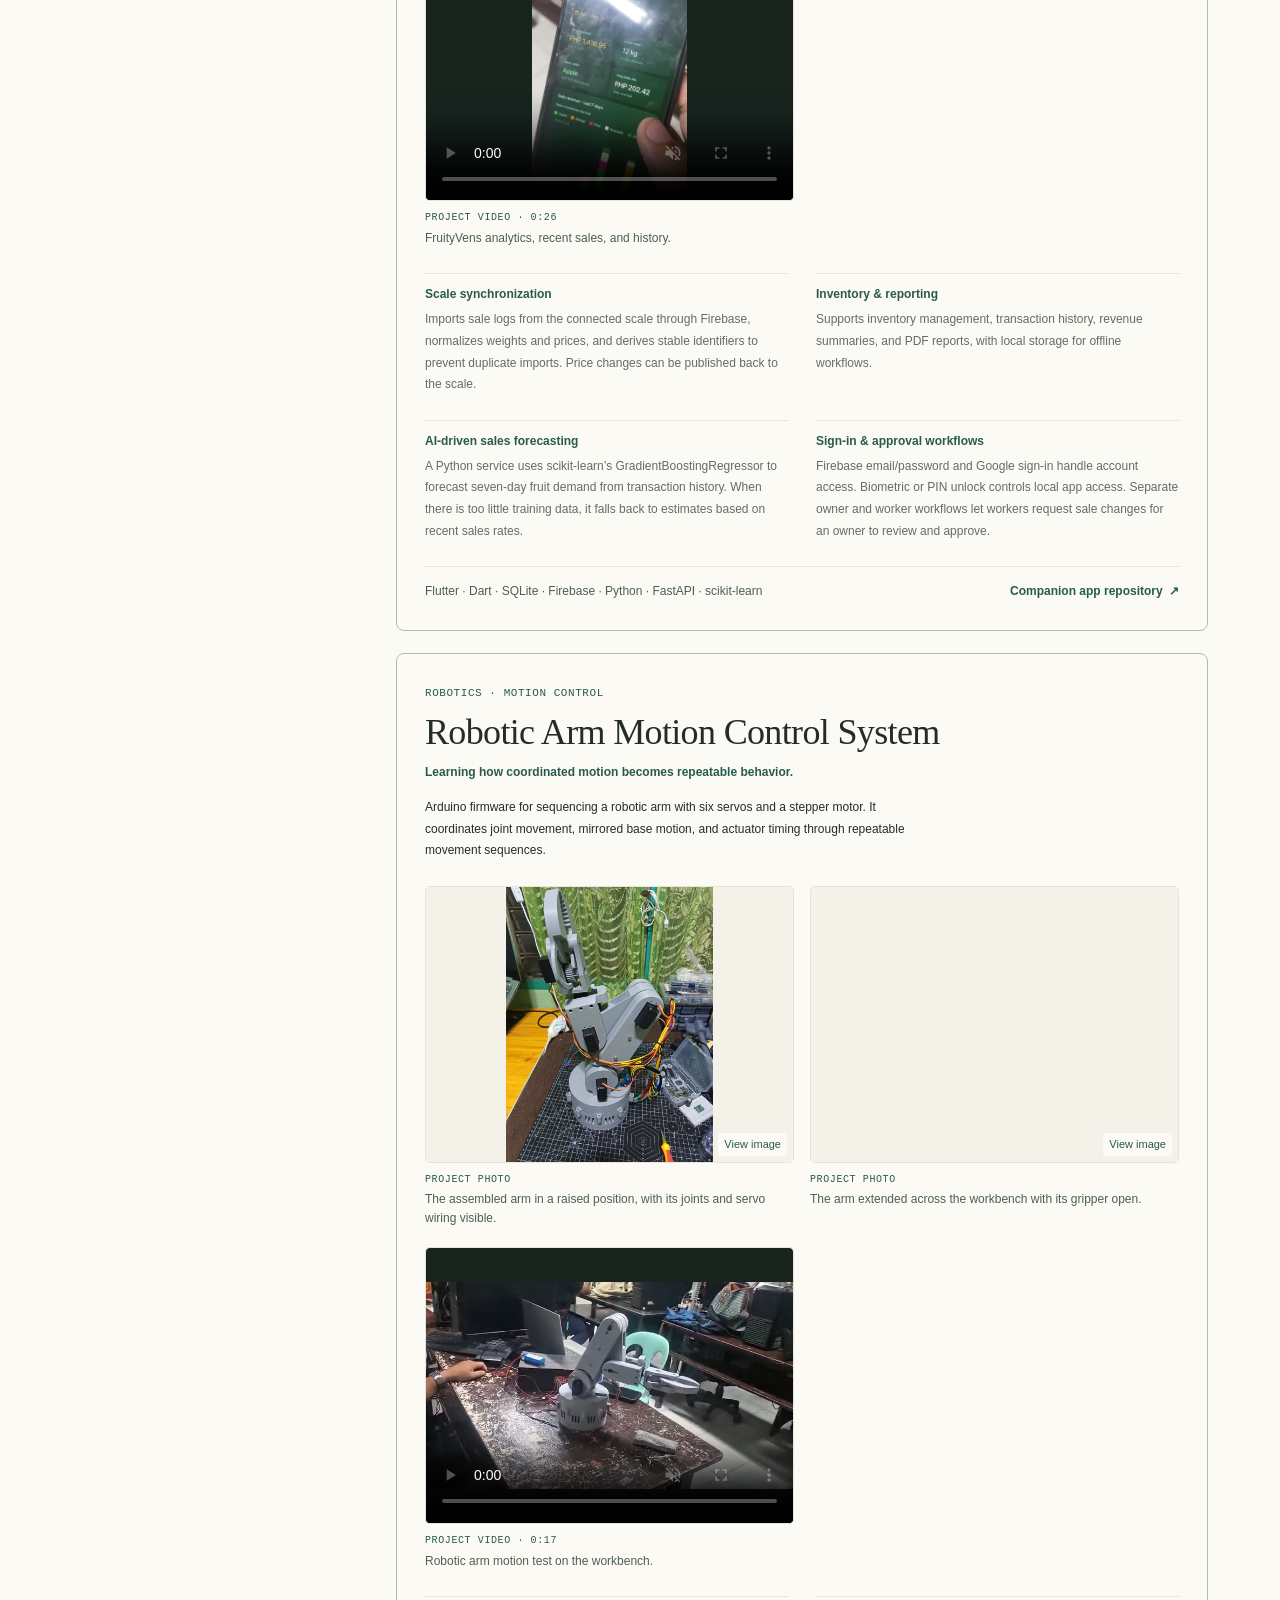
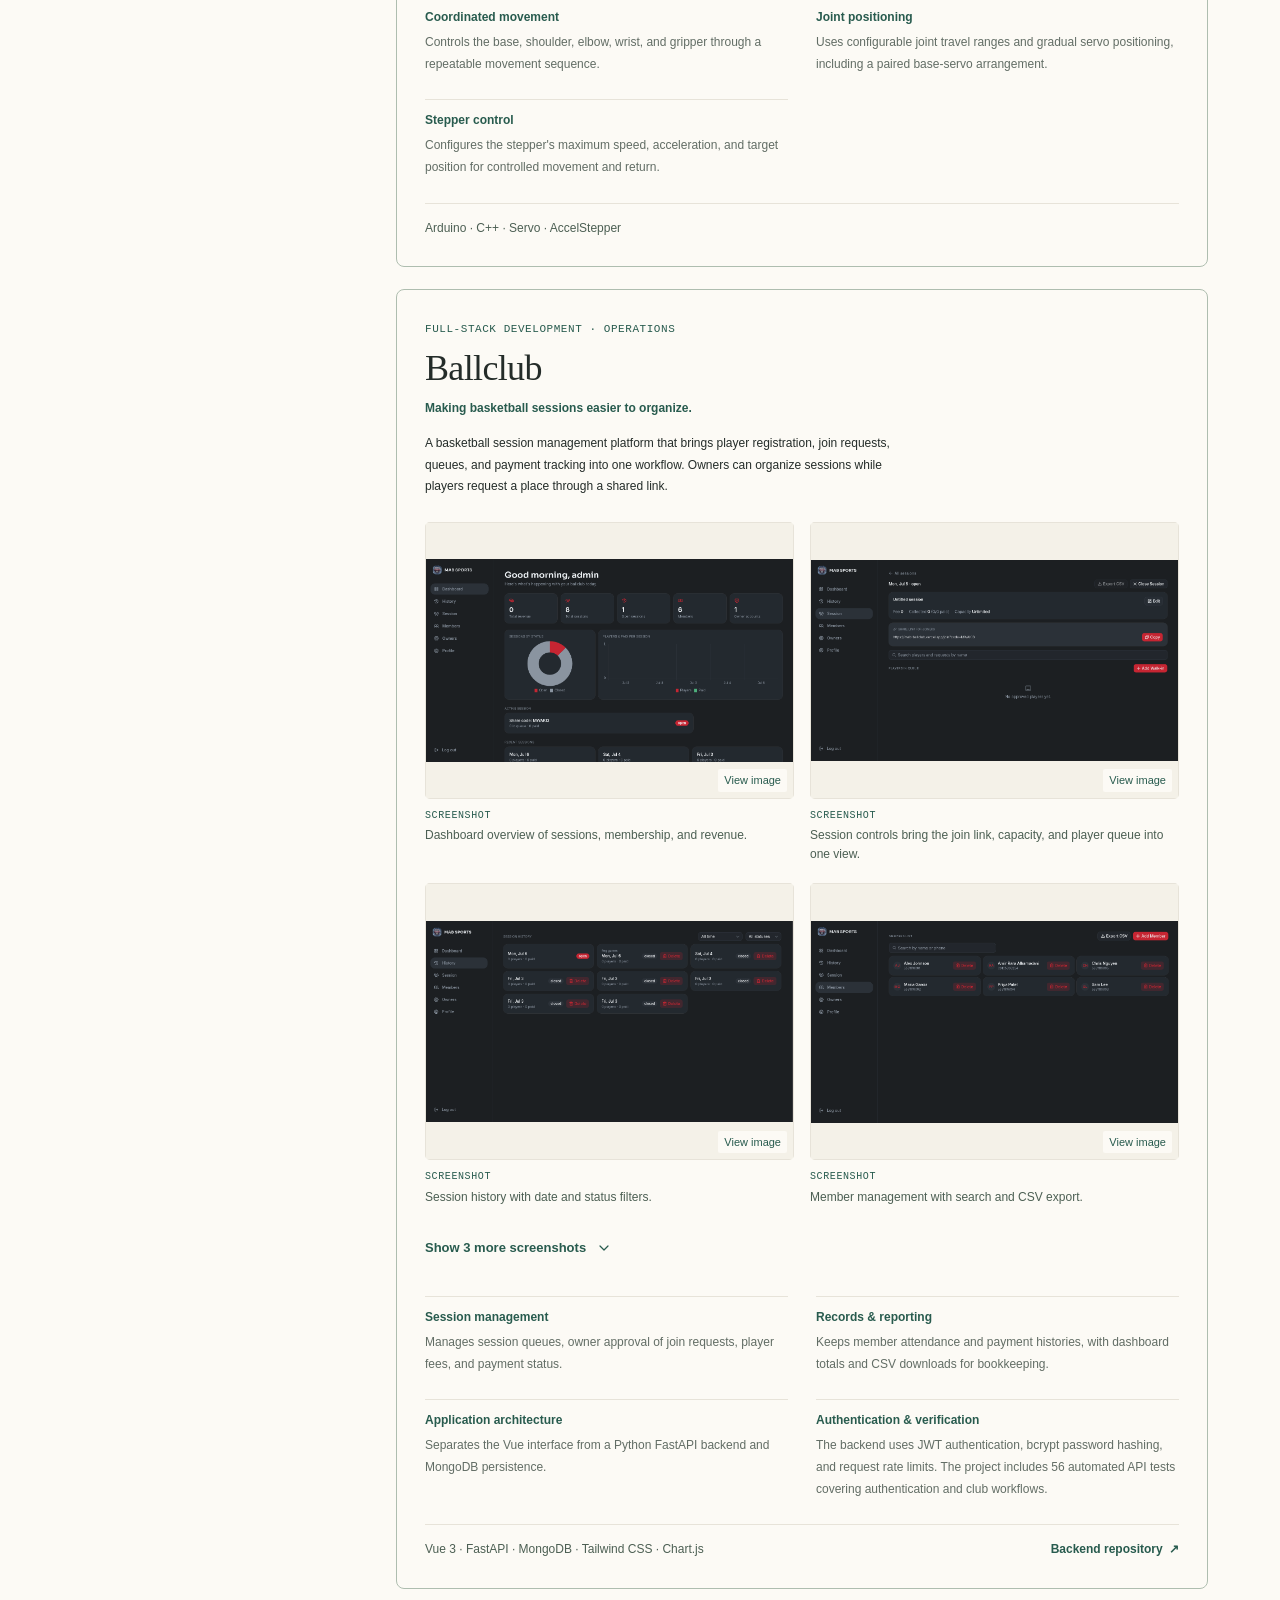
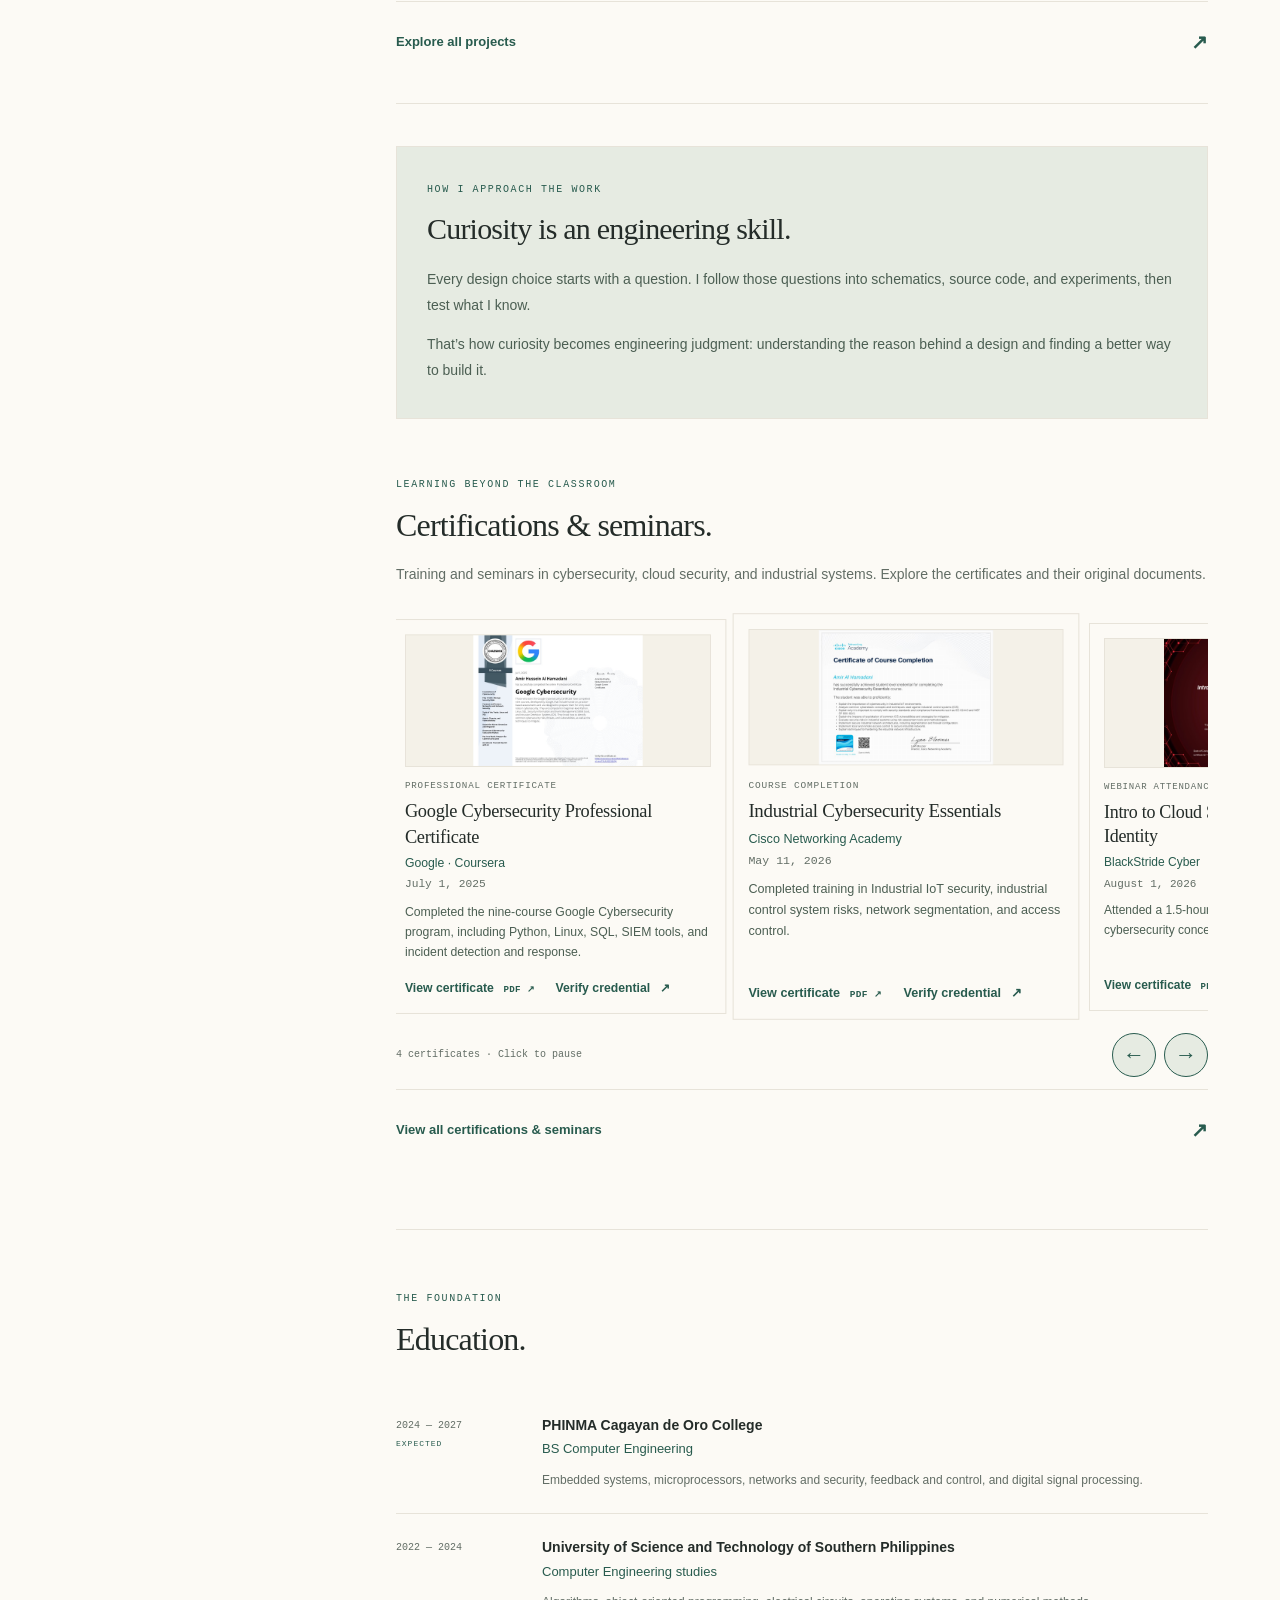
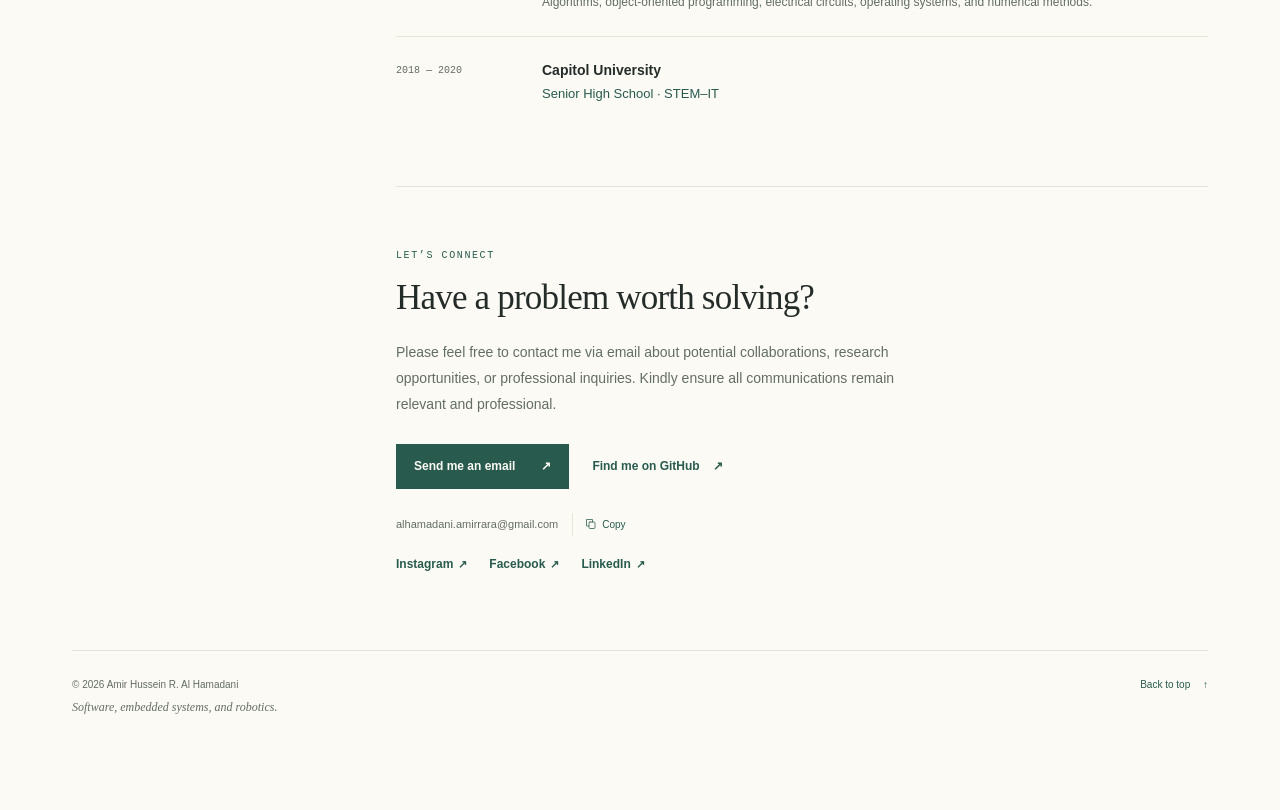
==== commit 41c87714: "better transitions and approach" ====
--- a/index.html
+++ b/index.html
@@ -477,7 +477,7 @@
           <p class="intro-lead"><span class="intro-lead-text">An ambitious Computer Engineer exploring how hardware, software, and intelligent systems can work together to solve real problems.</span></p>
           <div class="prose">
             <p>I’m fascinated by how electronics, software, machines, and control systems work together. As a Computer Engineer, I’m learning to connect those disciplines through embedded systems, robotics, and applications that solve practical problems and make everyday work easier.</p>
-            <p>What draws me to <strong>robotics</strong> is seeing software come to life in machines that sense, move, and respond. That interest in how systems behave carries over to <strong>cybersecurity</strong>, where I look at how they can fail and how to protect them. The same curiosity drives my interest in <strong>reverse engineering</strong>. I like taking a design apart to see how it works and what I could improve.</p>
+            <p>I’m drawn to <strong>robotics</strong> because I enjoy figuring out how machines sense their surroundings, move with precision, and respond to change. I’m especially interested in how joints work together to follow a planned path smoothly. That interest in how systems behave carries over to <strong>cybersecurity</strong>, where I look at how they can fail and how to protect them. The same curiosity drives my interest in <strong>reverse engineering</strong>. I like taking a design apart to see how it works and what I could improve.</p>
             <p>I like to study a problem in depth, test my assumptions, and refine what I build. My ambition is to grow into an engineer who can carry an idea from a careful investigation to a reliable, useful solution.</p>
           </div>
           <div class="intro-actions"><a class="text-link" href="about.html">More about me <span aria-hidden="true">↗</span></a><a class="text-link" href="projects.html">Explore my work <span aria-hidden="true">↗</span></a></div>
--- a/style.css
+++ b/style.css
@@ -269,12 +269,13 @@
 h1 em { color: var(--accent); font-weight: 400; }
 .intro-lead { margin-top: 27px; font-size: 19px; line-height: 1.6; letter-spacing: -.25px; max-width: 580px; }
 .prose { margin-top: 23px; }
-.prose strong { color: var(--accent); font-weight: 600; }
+.prose strong { color: var(--accent); font-weight: 600; transition: background-color .24s ease, color .24s ease; }
 .prose p, .approach-section > p:not(.section-eyebrow) { color: var(--muted); font-size: 15px; line-height: 1.85; }
 .prose p + p { margin-top: 18px; }
 .about-section h1, .archive-intro h1, .section h2, .archive-section h2, .project h3, .personal-interest h3, .education-item h3, .toolkit-group h3, .certificate-info h3, .engineering-decision h4 { position: relative; width: fit-content; max-width: 100%; transition: color .28s ease; }
 .intro-actions { display: flex; flex-wrap: wrap; gap: 0 28px; }
 .text-link { display: inline-flex; align-items: center; gap: 20px; margin-top: 25px; color: var(--accent); font-size: 13px; font-weight: 600; }
+.text-link:is(:hover, :focus-visible) { color: var(--accent-dark); text-decoration: underline; }
 .text-link span { transition: transform .2s ease; }
 .text-link:hover span { transform: translateY(3px); }
 .intro-footnote { display: flex; align-items: center; justify-content: space-between; gap: 16px; margin-top: 42px; font-family: var(--mono); font-size: 9px; letter-spacing: .5px; color: var(--muted); }
@@ -424,9 +425,28 @@
     background-color: color-mix(in srgb, var(--paper) 86%, var(--soft-green));
     box-shadow: 0 5px 16px var(--shadow);
   }
-  .section h2::after, .archive-section h2::after, .archive-intro h1::after, .about-section h1::after, .project h3::after, .personal-interest h3::after, .education-item h3::after, .toolkit-group h3::after, .certificate-info h3::after, .engineering-decision h4::after { content: ""; position: absolute; left: 0; bottom: -.16em; width: 42px; height: 1px; background: currentColor; opacity: .65; transform: scaleX(0); transform-origin: left; transition: transform .38s cubic-bezier(.22, 1, .36, 1); pointer-events: none; }
-  .section h2:hover, .archive-section h2:hover, .archive-intro h1:hover, .about-section h1:hover, .project h3:hover, .personal-interest h3:hover, .education-item h3:hover, .toolkit-group h3:hover, .certificate-info h3:hover, .engineering-decision h4:hover { color: var(--accent); }
-  .section h2:hover::after, .archive-section h2:hover::after, .archive-intro h1:hover::after, .about-section h1:hover::after, .project h3:hover::after, .personal-interest h3:hover::after, .education-item h3:hover::after, .toolkit-group h3:hover::after, .certificate-info h3:hover::after, .engineering-decision h4:hover::after { transform: scaleX(1); }
+  :is(.page-layout main, .archive-main) :is(h1, h2, h3, h4) {
+    position: relative;
+    background: linear-gradient(90deg, color-mix(in srgb, var(--accent) 17%, transparent), transparent) left bottom / 0 .32em no-repeat;
+    transition: color .24s ease, background-size .4s cubic-bezier(.22, 1, .36, 1);
+  }
+  :is(.page-layout main, .archive-main) :is(h1, h2, h3, h4)::after {
+    content: "";
+    position: absolute;
+    left: 0;
+    bottom: -.12em;
+    width: min(100%, 3.4em, 80px);
+    height: 2px;
+    border-radius: 2px;
+    background: linear-gradient(90deg, var(--accent), var(--border-accent));
+    transform: scaleX(0);
+    transform-origin: left;
+    transition: transform .4s cubic-bezier(.22, 1, .36, 1);
+    pointer-events: none;
+  }
+  :is(.page-layout main, .archive-main) :is(h1, h2, h3, h4):hover { color: var(--accent-dark); background-size: min(100%, 18rem) .32em; }
+  :is(.page-layout main, .archive-main) :is(h1, h2, h3, h4):hover::after { transform: scaleX(1); }
+  .prose strong:hover { color: var(--accent-dark); background-color: var(--soft-green); }
   .media-image-link:hover { box-shadow: 0 5px 18px var(--shadow); }
   .media-image-link:hover .project-image { transform: scale(1.018); border-color: var(--accent); }
   .certificate-card:hover { translate: 0 -2px; border-color: var(--border-accent); box-shadow: 0 5px 16px var(--shadow); }
@@ -795,22 +815,21 @@
 
 /* The sidebar portrait travels from its opening position into the portfolio. */
 /* Keep type in its natural layout; only opacity and translation change on scroll. */
-.profile-opening-ready .site-header { opacity: var(--opening-navigation, 0); transform: translateY(calc(-18px * (1 - var(--opening-navigation, 0)))); }
+.profile-opening-ready .site-header { opacity: var(--opening-navigation, 0); transform: translateY(calc(-12px * (1 - var(--opening-navigation, 0)))); }
 .profile-opening-ready.opening-header-hidden .site-header { visibility: hidden; pointer-events: none; }
 .profile-opening-ready:not(.hero-morph-ready) .home-hero { min-height: 100svh; margin-top: calc(-1 * var(--header-height, 86px)); }
 .hero-morph-ready .home-hero { position: fixed; z-index: 5; top: 0; right: 0; left: 0; height: 100svh; min-height: 0; pointer-events: none; }
 .hero-morph-ready .hero-socials, .hero-morph-ready .hero-resume, .hero-morph-ready .hero-scroll-cue { pointer-events: auto; }
 .hero-morph-ready .page-layout { position: relative; z-index: 3; }
-.hero-morph-ready .hero-portrait { position: fixed; z-index: 1; left: var(--flight-origin-x); top: var(--flight-origin-y); width: var(--flight-width); height: var(--flight-height); border-radius: var(--flight-radius); transform: translate3d(var(--flight-x), var(--flight-y), 0); pointer-events: auto; box-shadow: 0 0 0 1.5px color-mix(in srgb, var(--portrait-ring) calc(var(--opening-glow, 1) * 100%), transparent), 0 0 22px color-mix(in srgb, var(--portrait-glow) calc(var(--opening-glow, 1) * 28%), transparent), 0 0 48px color-mix(in srgb, var(--portrait-glow) calc(var(--opening-glow, 1) * 16%), transparent); }
-.hero-entry-running .hero-portrait { will-change: transform; }
+.hero-morph-ready .hero-portrait { position: fixed; z-index: 1; left: var(--flight-origin-x); top: var(--flight-origin-y); width: var(--flight-width); height: var(--flight-height); border-radius: var(--flight-radius); transform: translate3d(var(--flight-x), var(--flight-y), 0); opacity: var(--opening-flight-opacity, 1); pointer-events: auto; box-shadow: 0 0 0 1.5px color-mix(in srgb, var(--portrait-ring) calc(var(--opening-glow, 1) * 100%), transparent), 0 0 22px color-mix(in srgb, var(--portrait-glow) calc(var(--opening-glow, 1) * 28%), transparent), 0 0 48px color-mix(in srgb, var(--portrait-glow) calc(var(--opening-glow, 1) * 16%), transparent); }
+.hero-entry-running .home-hero .hero-portrait { pointer-events: none; will-change: transform, opacity; }
 .hero-morph-ready .hero-copy { opacity: var(--opening-extras, 1); transform: translate3d(var(--opening-copy-shift, 0px), 0, 0); }
 .hero-morph-ready .hero-portrait-ring { opacity: var(--opening-extras, 1); transform: scale(var(--opening-ring-scale, .96)); transition: none; }
 .hero-morph-ready .hero-scroll-cue { opacity: var(--opening-cue, 1); }
 .hero-morph-complete .home-hero { visibility: hidden; pointer-events: none; }
-.hero-morph-active .page-layout { transform: translateY(var(--opening-offset, 0px)); opacity: var(--opening-reveal-opacity, 0); }
+.hero-morph-active .page-layout { transform: translateY(calc(var(--opening-offset, 0px) + var(--opening-reveal-y, 0px))); opacity: var(--opening-reveal-opacity, 0); }
 .hero-morph-active .profile { position: relative; top: auto; max-height: none; overflow: visible; }
-.hero-morph-active .profile-mark { background: transparent; border-color: transparent; }
-.hero-morph-active .profile-photo { opacity: 0; }
+.hero-morph-active .profile-mark { opacity: var(--opening-portrait-opacity, 0); }
 .hero-morph-active .profile > :not(.profile-mark) { opacity: var(--opening-sidebar-opacity, 0); }
 .profile-name-text, .intro-lead-text { display: block; }
 .opening-title-piece { display: inline-block; max-width: 100%; }
--- a/style.css
+++ b/style.css
@@ -269,12 +269,13 @@
 h1 em { color: var(--accent); font-weight: 400; }
 .intro-lead { margin-top: 27px; font-size: 19px; line-height: 1.6; letter-spacing: -.25px; max-width: 580px; }
 .prose { margin-top: 23px; }
-.prose strong { color: var(--accent); font-weight: 600; }
+.prose strong { color: var(--accent); font-weight: 600; transition: background-color .24s ease, color .24s ease; }
 .prose p, .approach-section > p:not(.section-eyebrow) { color: var(--muted); font-size: 15px; line-height: 1.85; }
 .prose p + p { margin-top: 18px; }
 .about-section h1, .archive-intro h1, .section h2, .archive-section h2, .project h3, .personal-interest h3, .education-item h3, .toolkit-group h3, .certificate-info h3, .engineering-decision h4 { position: relative; width: fit-content; max-width: 100%; transition: color .28s ease; }
 .intro-actions { display: flex; flex-wrap: wrap; gap: 0 28px; }
 .text-link { display: inline-flex; align-items: center; gap: 20px; margin-top: 25px; color: var(--accent); font-size: 13px; font-weight: 600; }
+.text-link:is(:hover, :focus-visible) { color: var(--accent-dark); text-decoration: underline; }
 .text-link span { transition: transform .2s ease; }
 .text-link:hover span { transform: translateY(3px); }
 .intro-footnote { display: flex; align-items: center; justify-content: space-between; gap: 16px; margin-top: 42px; font-family: var(--mono); font-size: 9px; letter-spacing: .5px; color: var(--muted); }
@@ -424,9 +425,28 @@
     background-color: color-mix(in srgb, var(--paper) 86%, var(--soft-green));
     box-shadow: 0 5px 16px var(--shadow);
   }
-  .section h2::after, .archive-section h2::after, .archive-intro h1::after, .about-section h1::after, .project h3::after, .personal-interest h3::after, .education-item h3::after, .toolkit-group h3::after, .certificate-info h3::after, .engineering-decision h4::after { content: ""; position: absolute; left: 0; bottom: -.16em; width: 42px; height: 1px; background: currentColor; opacity: .65; transform: scaleX(0); transform-origin: left; transition: transform .38s cubic-bezier(.22, 1, .36, 1); pointer-events: none; }
-  .section h2:hover, .archive-section h2:hover, .archive-intro h1:hover, .about-section h1:hover, .project h3:hover, .personal-interest h3:hover, .education-item h3:hover, .toolkit-group h3:hover, .certificate-info h3:hover, .engineering-decision h4:hover { color: var(--accent); }
-  .section h2:hover::after, .archive-section h2:hover::after, .archive-intro h1:hover::after, .about-section h1:hover::after, .project h3:hover::after, .personal-interest h3:hover::after, .education-item h3:hover::after, .toolkit-group h3:hover::after, .certificate-info h3:hover::after, .engineering-decision h4:hover::after { transform: scaleX(1); }
+  :is(.page-layout main, .archive-main) :is(h1, h2, h3, h4) {
+    position: relative;
+    background: linear-gradient(90deg, color-mix(in srgb, var(--accent) 17%, transparent), transparent) left bottom / 0 .32em no-repeat;
+    transition: color .24s ease, background-size .4s cubic-bezier(.22, 1, .36, 1);
+  }
+  :is(.page-layout main, .archive-main) :is(h1, h2, h3, h4)::after {
+    content: "";
+    position: absolute;
+    left: 0;
+    bottom: -.12em;
+    width: min(100%, 3.4em, 80px);
+    height: 2px;
+    border-radius: 2px;
+    background: linear-gradient(90deg, var(--accent), var(--border-accent));
+    transform: scaleX(0);
+    transform-origin: left;
+    transition: transform .4s cubic-bezier(.22, 1, .36, 1);
+    pointer-events: none;
+  }
+  :is(.page-layout main, .archive-main) :is(h1, h2, h3, h4):hover { color: var(--accent-dark); background-size: min(100%, 18rem) .32em; }
+  :is(.page-layout main, .archive-main) :is(h1, h2, h3, h4):hover::after { transform: scaleX(1); }
+  .prose strong:hover { color: var(--accent-dark); background-color: var(--soft-green); }
   .media-image-link:hover { box-shadow: 0 5px 18px var(--shadow); }
   .media-image-link:hover .project-image { transform: scale(1.018); border-color: var(--accent); }
   .certificate-card:hover { translate: 0 -2px; border-color: var(--border-accent); box-shadow: 0 5px 16px var(--shadow); }
@@ -795,22 +815,21 @@
 
 /* The sidebar portrait travels from its opening position into the portfolio. */
 /* Keep type in its natural layout; only opacity and translation change on scroll. */
-.profile-opening-ready .site-header { opacity: var(--opening-navigation, 0); transform: translateY(calc(-18px * (1 - var(--opening-navigation, 0)))); }
+.profile-opening-ready .site-header { opacity: var(--opening-navigation, 0); transform: translateY(calc(-12px * (1 - var(--opening-navigation, 0)))); }
 .profile-opening-ready.opening-header-hidden .site-header { visibility: hidden; pointer-events: none; }
 .profile-opening-ready:not(.hero-morph-ready) .home-hero { min-height: 100svh; margin-top: calc(-1 * var(--header-height, 86px)); }
 .hero-morph-ready .home-hero { position: fixed; z-index: 5; top: 0; right: 0; left: 0; height: 100svh; min-height: 0; pointer-events: none; }
 .hero-morph-ready .hero-socials, .hero-morph-ready .hero-resume, .hero-morph-ready .hero-scroll-cue { pointer-events: auto; }
 .hero-morph-ready .page-layout { position: relative; z-index: 3; }
-.hero-morph-ready .hero-portrait { position: fixed; z-index: 1; left: var(--flight-origin-x); top: var(--flight-origin-y); width: var(--flight-width); height: var(--flight-height); border-radius: var(--flight-radius); transform: translate3d(var(--flight-x), var(--flight-y), 0); pointer-events: auto; box-shadow: 0 0 0 1.5px color-mix(in srgb, var(--portrait-ring) calc(var(--opening-glow, 1) * 100%), transparent), 0 0 22px color-mix(in srgb, var(--portrait-glow) calc(var(--opening-glow, 1) * 28%), transparent), 0 0 48px color-mix(in srgb, var(--portrait-glow) calc(var(--opening-glow, 1) * 16%), transparent); }
-.hero-entry-running .hero-portrait { will-change: transform; }
+.hero-morph-ready .hero-portrait { position: fixed; z-index: 1; left: var(--flight-origin-x); top: var(--flight-origin-y); width: var(--flight-width); height: var(--flight-height); border-radius: var(--flight-radius); transform: translate3d(var(--flight-x), var(--flight-y), 0); opacity: var(--opening-flight-opacity, 1); pointer-events: auto; box-shadow: 0 0 0 1.5px color-mix(in srgb, var(--portrait-ring) calc(var(--opening-glow, 1) * 100%), transparent), 0 0 22px color-mix(in srgb, var(--portrait-glow) calc(var(--opening-glow, 1) * 28%), transparent), 0 0 48px color-mix(in srgb, var(--portrait-glow) calc(var(--opening-glow, 1) * 16%), transparent); }
+.hero-entry-running .home-hero .hero-portrait { pointer-events: none; will-change: transform, opacity; }
 .hero-morph-ready .hero-copy { opacity: var(--opening-extras, 1); transform: translate3d(var(--opening-copy-shift, 0px), 0, 0); }
 .hero-morph-ready .hero-portrait-ring { opacity: var(--opening-extras, 1); transform: scale(var(--opening-ring-scale, .96)); transition: none; }
 .hero-morph-ready .hero-scroll-cue { opacity: var(--opening-cue, 1); }
 .hero-morph-complete .home-hero { visibility: hidden; pointer-events: none; }
-.hero-morph-active .page-layout { transform: translateY(var(--opening-offset, 0px)); opacity: var(--opening-reveal-opacity, 0); }
+.hero-morph-active .page-layout { transform: translateY(calc(var(--opening-offset, 0px) + var(--opening-reveal-y, 0px))); opacity: var(--opening-reveal-opacity, 0); }
 .hero-morph-active .profile { position: relative; top: auto; max-height: none; overflow: visible; }
-.hero-morph-active .profile-mark { background: transparent; border-color: transparent; }
-.hero-morph-active .profile-photo { opacity: 0; }
+.hero-morph-active .profile-mark { opacity: var(--opening-portrait-opacity, 0); }
 .hero-morph-active .profile > :not(.profile-mark) { opacity: var(--opening-sidebar-opacity, 0); }
 .profile-name-text, .intro-lead-text { display: block; }
 .opening-title-piece { display: inline-block; max-width: 100%; }
--- a/style.css
+++ b/style.css
@@ -269,12 +269,13 @@
 h1 em { color: var(--accent); font-weight: 400; }
 .intro-lead { margin-top: 27px; font-size: 19px; line-height: 1.6; letter-spacing: -.25px; max-width: 580px; }
 .prose { margin-top: 23px; }
-.prose strong { color: var(--accent); font-weight: 600; }
+.prose strong { color: var(--accent); font-weight: 600; transition: background-color .24s ease, color .24s ease; }
 .prose p, .approach-section > p:not(.section-eyebrow) { color: var(--muted); font-size: 15px; line-height: 1.85; }
 .prose p + p { margin-top: 18px; }
 .about-section h1, .archive-intro h1, .section h2, .archive-section h2, .project h3, .personal-interest h3, .education-item h3, .toolkit-group h3, .certificate-info h3, .engineering-decision h4 { position: relative; width: fit-content; max-width: 100%; transition: color .28s ease; }
 .intro-actions { display: flex; flex-wrap: wrap; gap: 0 28px; }
 .text-link { display: inline-flex; align-items: center; gap: 20px; margin-top: 25px; color: var(--accent); font-size: 13px; font-weight: 600; }
+.text-link:is(:hover, :focus-visible) { color: var(--accent-dark); text-decoration: underline; }
 .text-link span { transition: transform .2s ease; }
 .text-link:hover span { transform: translateY(3px); }
 .intro-footnote { display: flex; align-items: center; justify-content: space-between; gap: 16px; margin-top: 42px; font-family: var(--mono); font-size: 9px; letter-spacing: .5px; color: var(--muted); }
@@ -424,9 +425,28 @@
     background-color: color-mix(in srgb, var(--paper) 86%, var(--soft-green));
     box-shadow: 0 5px 16px var(--shadow);
   }
-  .section h2::after, .archive-section h2::after, .archive-intro h1::after, .about-section h1::after, .project h3::after, .personal-interest h3::after, .education-item h3::after, .toolkit-group h3::after, .certificate-info h3::after, .engineering-decision h4::after { content: ""; position: absolute; left: 0; bottom: -.16em; width: 42px; height: 1px; background: currentColor; opacity: .65; transform: scaleX(0); transform-origin: left; transition: transform .38s cubic-bezier(.22, 1, .36, 1); pointer-events: none; }
-  .section h2:hover, .archive-section h2:hover, .archive-intro h1:hover, .about-section h1:hover, .project h3:hover, .personal-interest h3:hover, .education-item h3:hover, .toolkit-group h3:hover, .certificate-info h3:hover, .engineering-decision h4:hover { color: var(--accent); }
-  .section h2:hover::after, .archive-section h2:hover::after, .archive-intro h1:hover::after, .about-section h1:hover::after, .project h3:hover::after, .personal-interest h3:hover::after, .education-item h3:hover::after, .toolkit-group h3:hover::after, .certificate-info h3:hover::after, .engineering-decision h4:hover::after { transform: scaleX(1); }
+  :is(.page-layout main, .archive-main) :is(h1, h2, h3, h4) {
+    position: relative;
+    background: linear-gradient(90deg, color-mix(in srgb, var(--accent) 17%, transparent), transparent) left bottom / 0 .32em no-repeat;
+    transition: color .24s ease, background-size .4s cubic-bezier(.22, 1, .36, 1);
+  }
+  :is(.page-layout main, .archive-main) :is(h1, h2, h3, h4)::after {
+    content: "";
+    position: absolute;
+    left: 0;
+    bottom: -.12em;
+    width: min(100%, 3.4em, 80px);
+    height: 2px;
+    border-radius: 2px;
+    background: linear-gradient(90deg, var(--accent), var(--border-accent));
+    transform: scaleX(0);
+    transform-origin: left;
+    transition: transform .4s cubic-bezier(.22, 1, .36, 1);
+    pointer-events: none;
+  }
+  :is(.page-layout main, .archive-main) :is(h1, h2, h3, h4):hover { color: var(--accent-dark); background-size: min(100%, 18rem) .32em; }
+  :is(.page-layout main, .archive-main) :is(h1, h2, h3, h4):hover::after { transform: scaleX(1); }
+  .prose strong:hover { color: var(--accent-dark); background-color: var(--soft-green); }
   .media-image-link:hover { box-shadow: 0 5px 18px var(--shadow); }
   .media-image-link:hover .project-image { transform: scale(1.018); border-color: var(--accent); }
   .certificate-card:hover { translate: 0 -2px; border-color: var(--border-accent); box-shadow: 0 5px 16px var(--shadow); }
@@ -795,22 +815,21 @@
 
 /* The sidebar portrait travels from its opening position into the portfolio. */
 /* Keep type in its natural layout; only opacity and translation change on scroll. */
-.profile-opening-ready .site-header { opacity: var(--opening-navigation, 0); transform: translateY(calc(-18px * (1 - var(--opening-navigation, 0)))); }
+.profile-opening-ready .site-header { opacity: var(--opening-navigation, 0); transform: translateY(calc(-12px * (1 - var(--opening-navigation, 0)))); }
 .profile-opening-ready.opening-header-hidden .site-header { visibility: hidden; pointer-events: none; }
 .profile-opening-ready:not(.hero-morph-ready) .home-hero { min-height: 100svh; margin-top: calc(-1 * var(--header-height, 86px)); }
 .hero-morph-ready .home-hero { position: fixed; z-index: 5; top: 0; right: 0; left: 0; height: 100svh; min-height: 0; pointer-events: none; }
 .hero-morph-ready .hero-socials, .hero-morph-ready .hero-resume, .hero-morph-ready .hero-scroll-cue { pointer-events: auto; }
 .hero-morph-ready .page-layout { position: relative; z-index: 3; }
-.hero-morph-ready .hero-portrait { position: fixed; z-index: 1; left: var(--flight-origin-x); top: var(--flight-origin-y); width: var(--flight-width); height: var(--flight-height); border-radius: var(--flight-radius); transform: translate3d(var(--flight-x), var(--flight-y), 0); pointer-events: auto; box-shadow: 0 0 0 1.5px color-mix(in srgb, var(--portrait-ring) calc(var(--opening-glow, 1) * 100%), transparent), 0 0 22px color-mix(in srgb, var(--portrait-glow) calc(var(--opening-glow, 1) * 28%), transparent), 0 0 48px color-mix(in srgb, var(--portrait-glow) calc(var(--opening-glow, 1) * 16%), transparent); }
-.hero-entry-running .hero-portrait { will-change: transform; }
+.hero-morph-ready .hero-portrait { position: fixed; z-index: 1; left: var(--flight-origin-x); top: var(--flight-origin-y); width: var(--flight-width); height: var(--flight-height); border-radius: var(--flight-radius); transform: translate3d(var(--flight-x), var(--flight-y), 0); opacity: var(--opening-flight-opacity, 1); pointer-events: auto; box-shadow: 0 0 0 1.5px color-mix(in srgb, var(--portrait-ring) calc(var(--opening-glow, 1) * 100%), transparent), 0 0 22px color-mix(in srgb, var(--portrait-glow) calc(var(--opening-glow, 1) * 28%), transparent), 0 0 48px color-mix(in srgb, var(--portrait-glow) calc(var(--opening-glow, 1) * 16%), transparent); }
+.hero-entry-running .home-hero .hero-portrait { pointer-events: none; will-change: transform, opacity; }
 .hero-morph-ready .hero-copy { opacity: var(--opening-extras, 1); transform: translate3d(var(--opening-copy-shift, 0px), 0, 0); }
 .hero-morph-ready .hero-portrait-ring { opacity: var(--opening-extras, 1); transform: scale(var(--opening-ring-scale, .96)); transition: none; }
 .hero-morph-ready .hero-scroll-cue { opacity: var(--opening-cue, 1); }
 .hero-morph-complete .home-hero { visibility: hidden; pointer-events: none; }
-.hero-morph-active .page-layout { transform: translateY(var(--opening-offset, 0px)); opacity: var(--opening-reveal-opacity, 0); }
+.hero-morph-active .page-layout { transform: translateY(calc(var(--opening-offset, 0px) + var(--opening-reveal-y, 0px))); opacity: var(--opening-reveal-opacity, 0); }
 .hero-morph-active .profile { position: relative; top: auto; max-height: none; overflow: visible; }
-.hero-morph-active .profile-mark { background: transparent; border-color: transparent; }
-.hero-morph-active .profile-photo { opacity: 0; }
+.hero-morph-active .profile-mark { opacity: var(--opening-portrait-opacity, 0); }
 .hero-morph-active .profile > :not(.profile-mark) { opacity: var(--opening-sidebar-opacity, 0); }
 .profile-name-text, .intro-lead-text { display: block; }
 .opening-title-piece { display: inline-block; max-width: 100%; }
